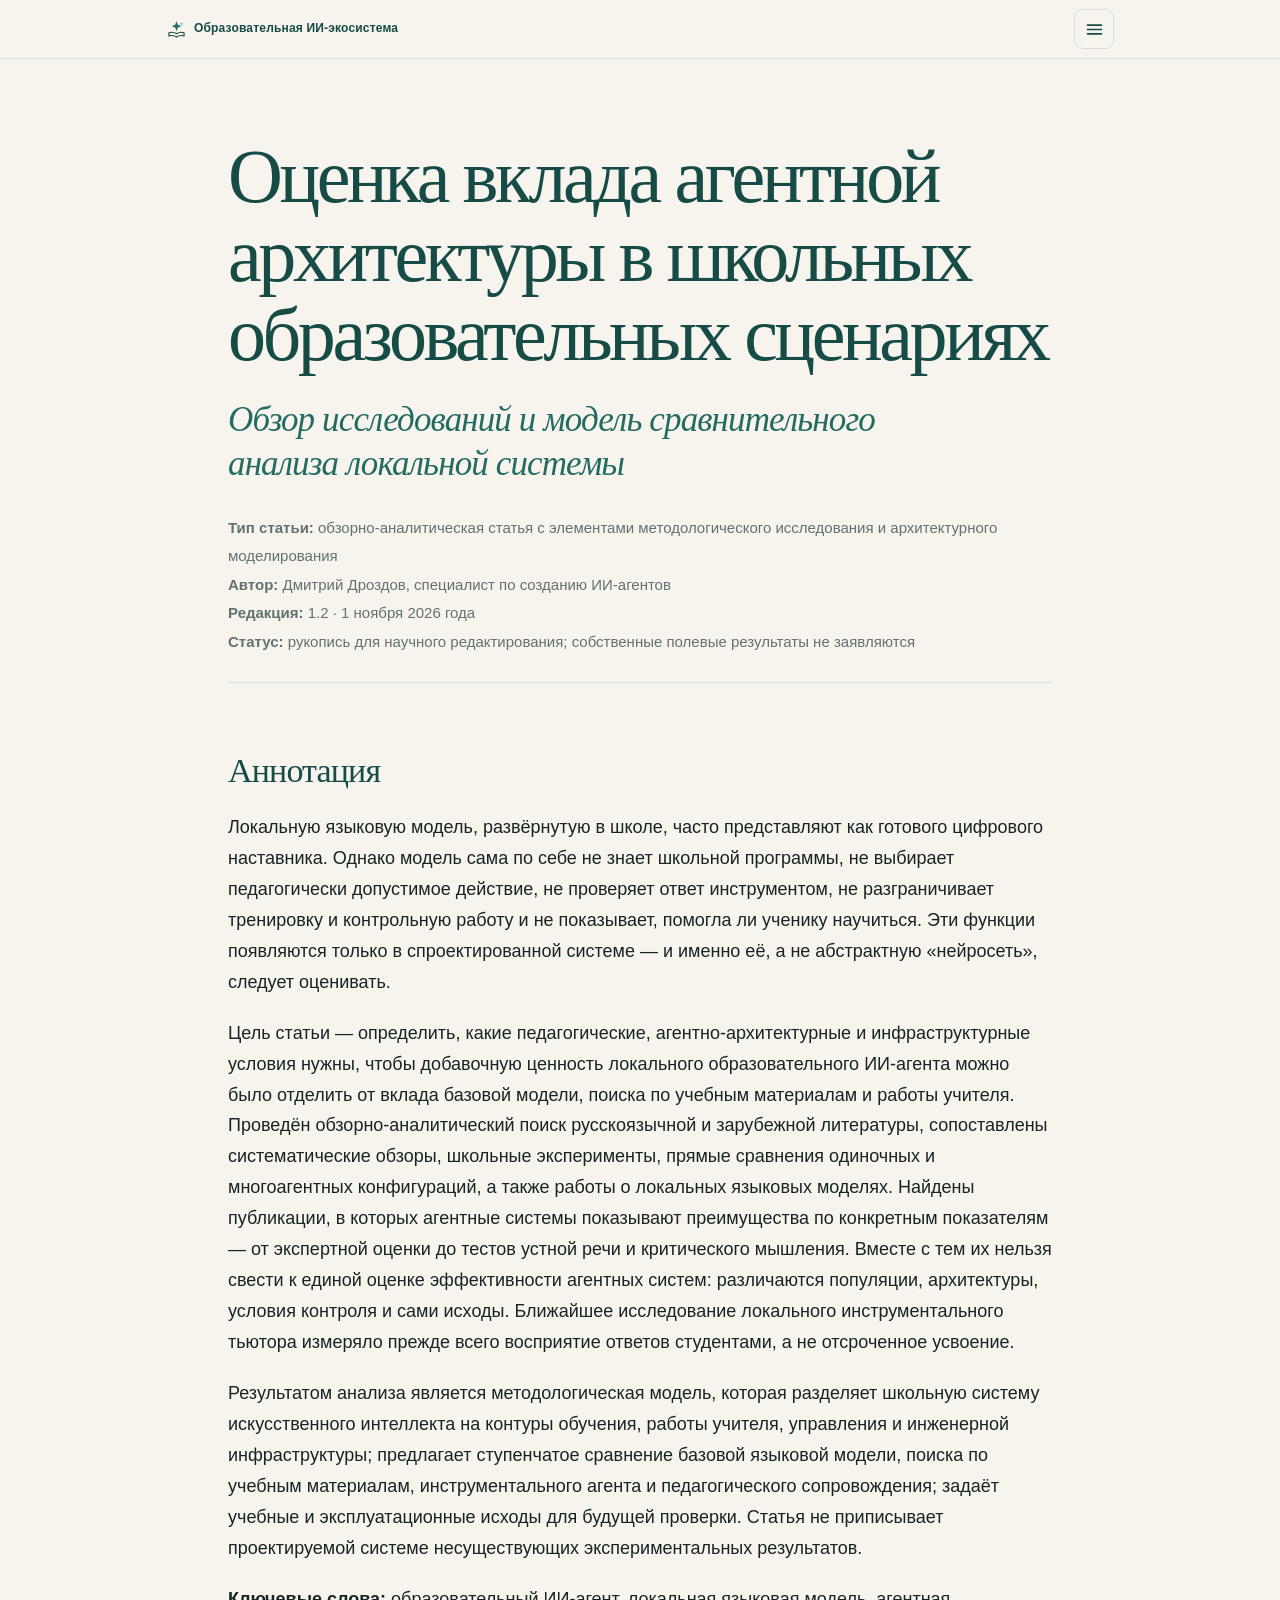
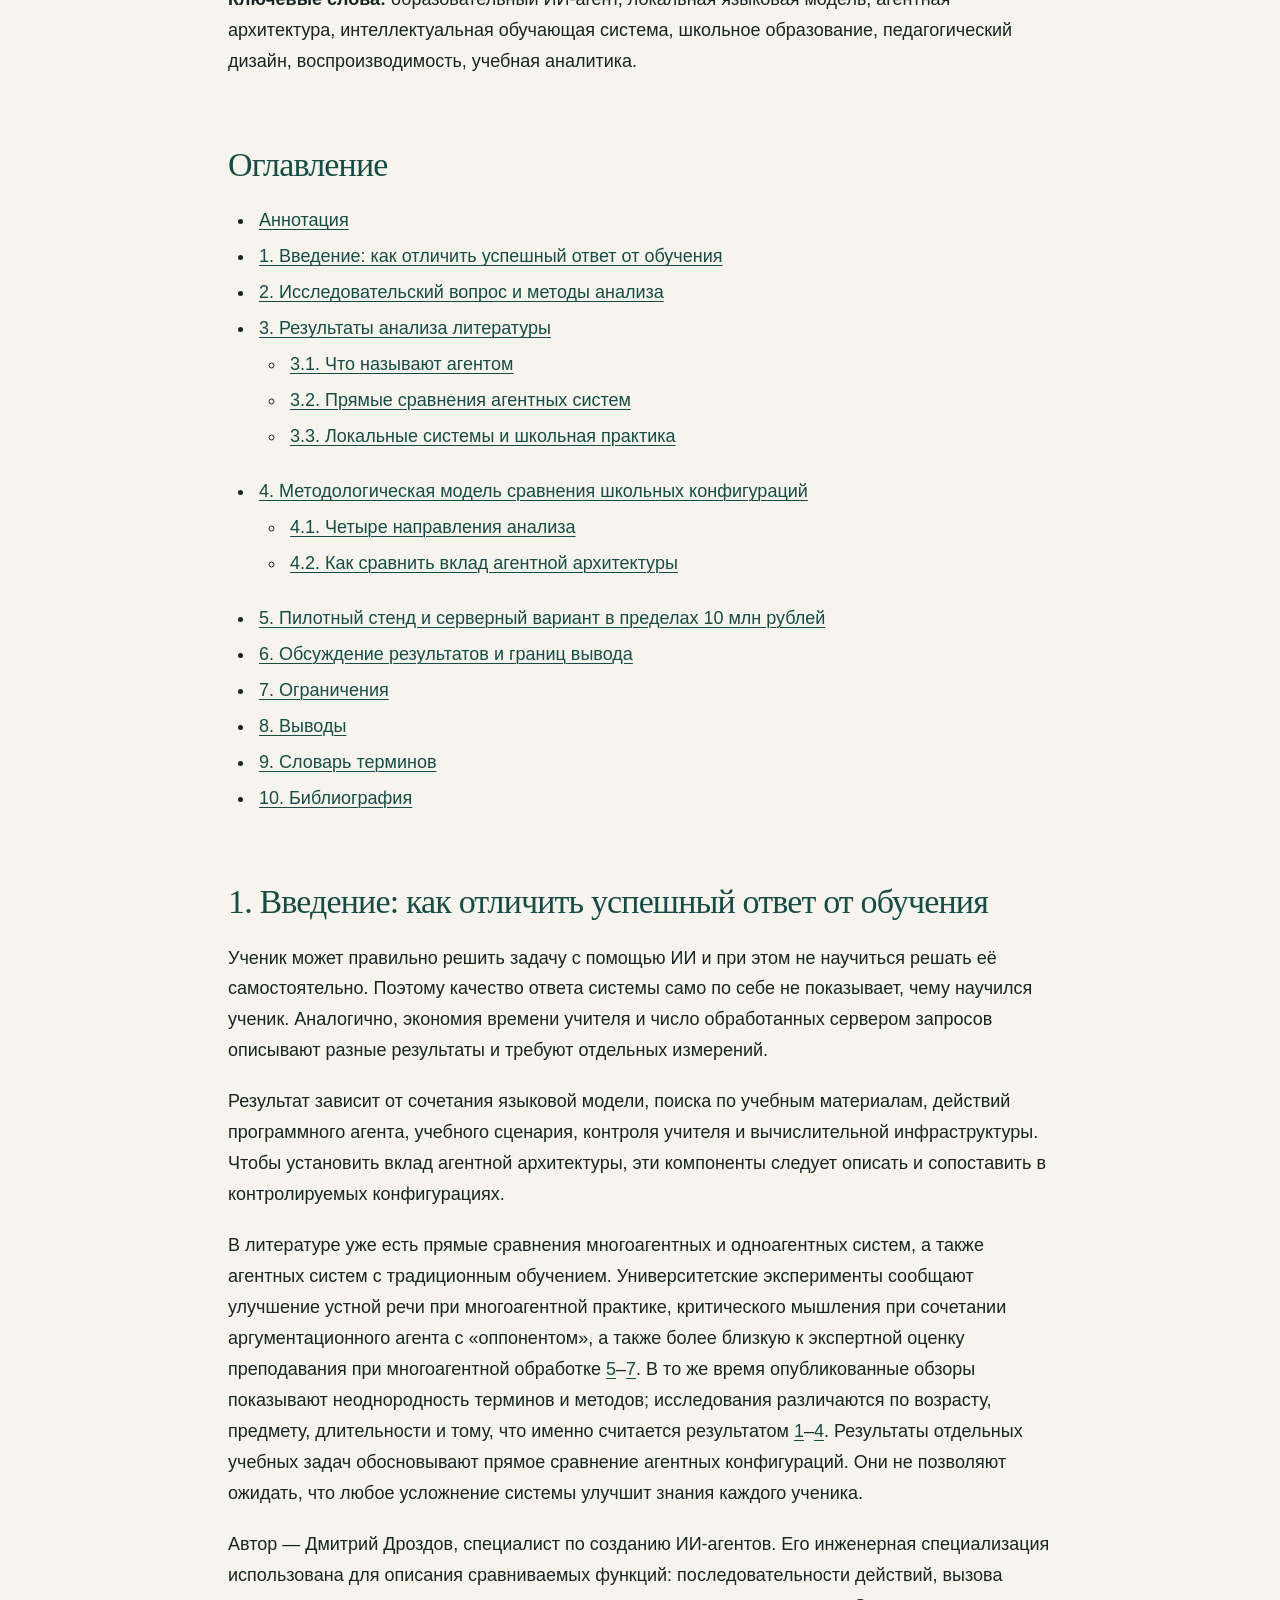
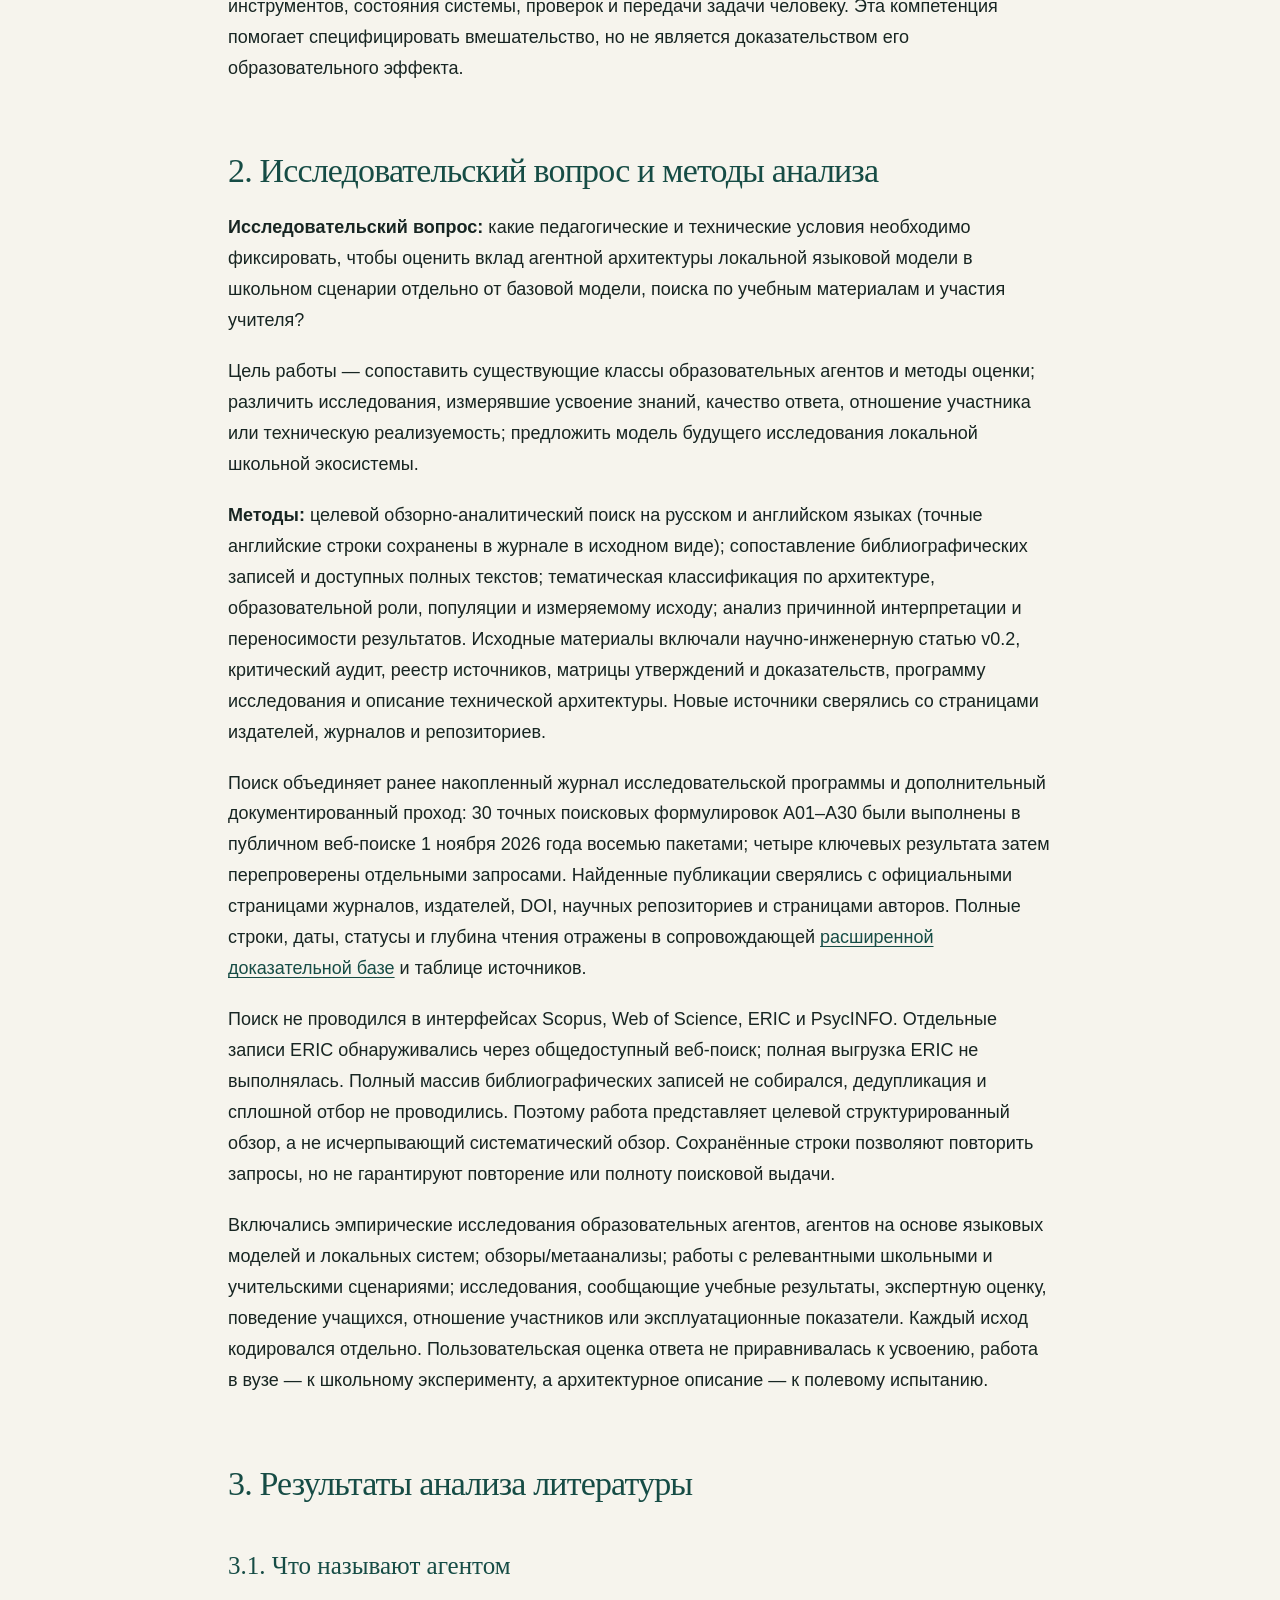
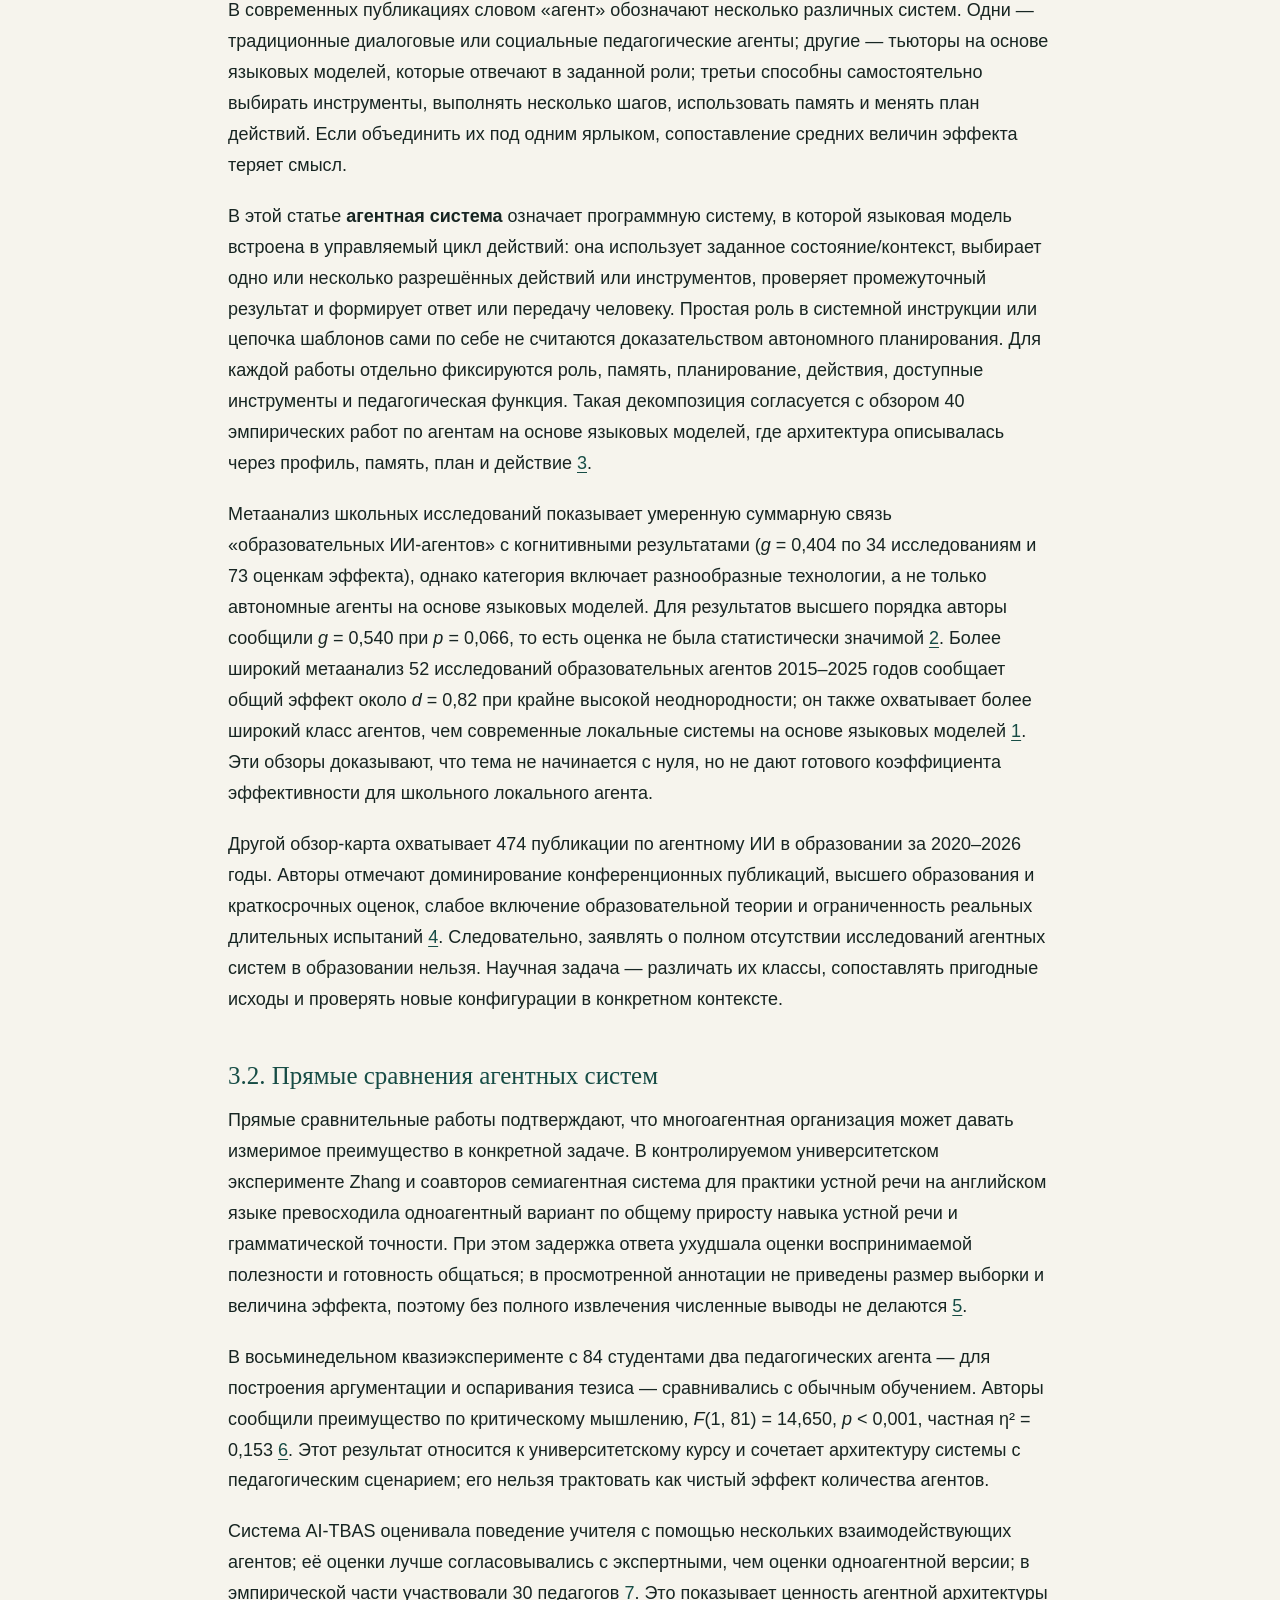
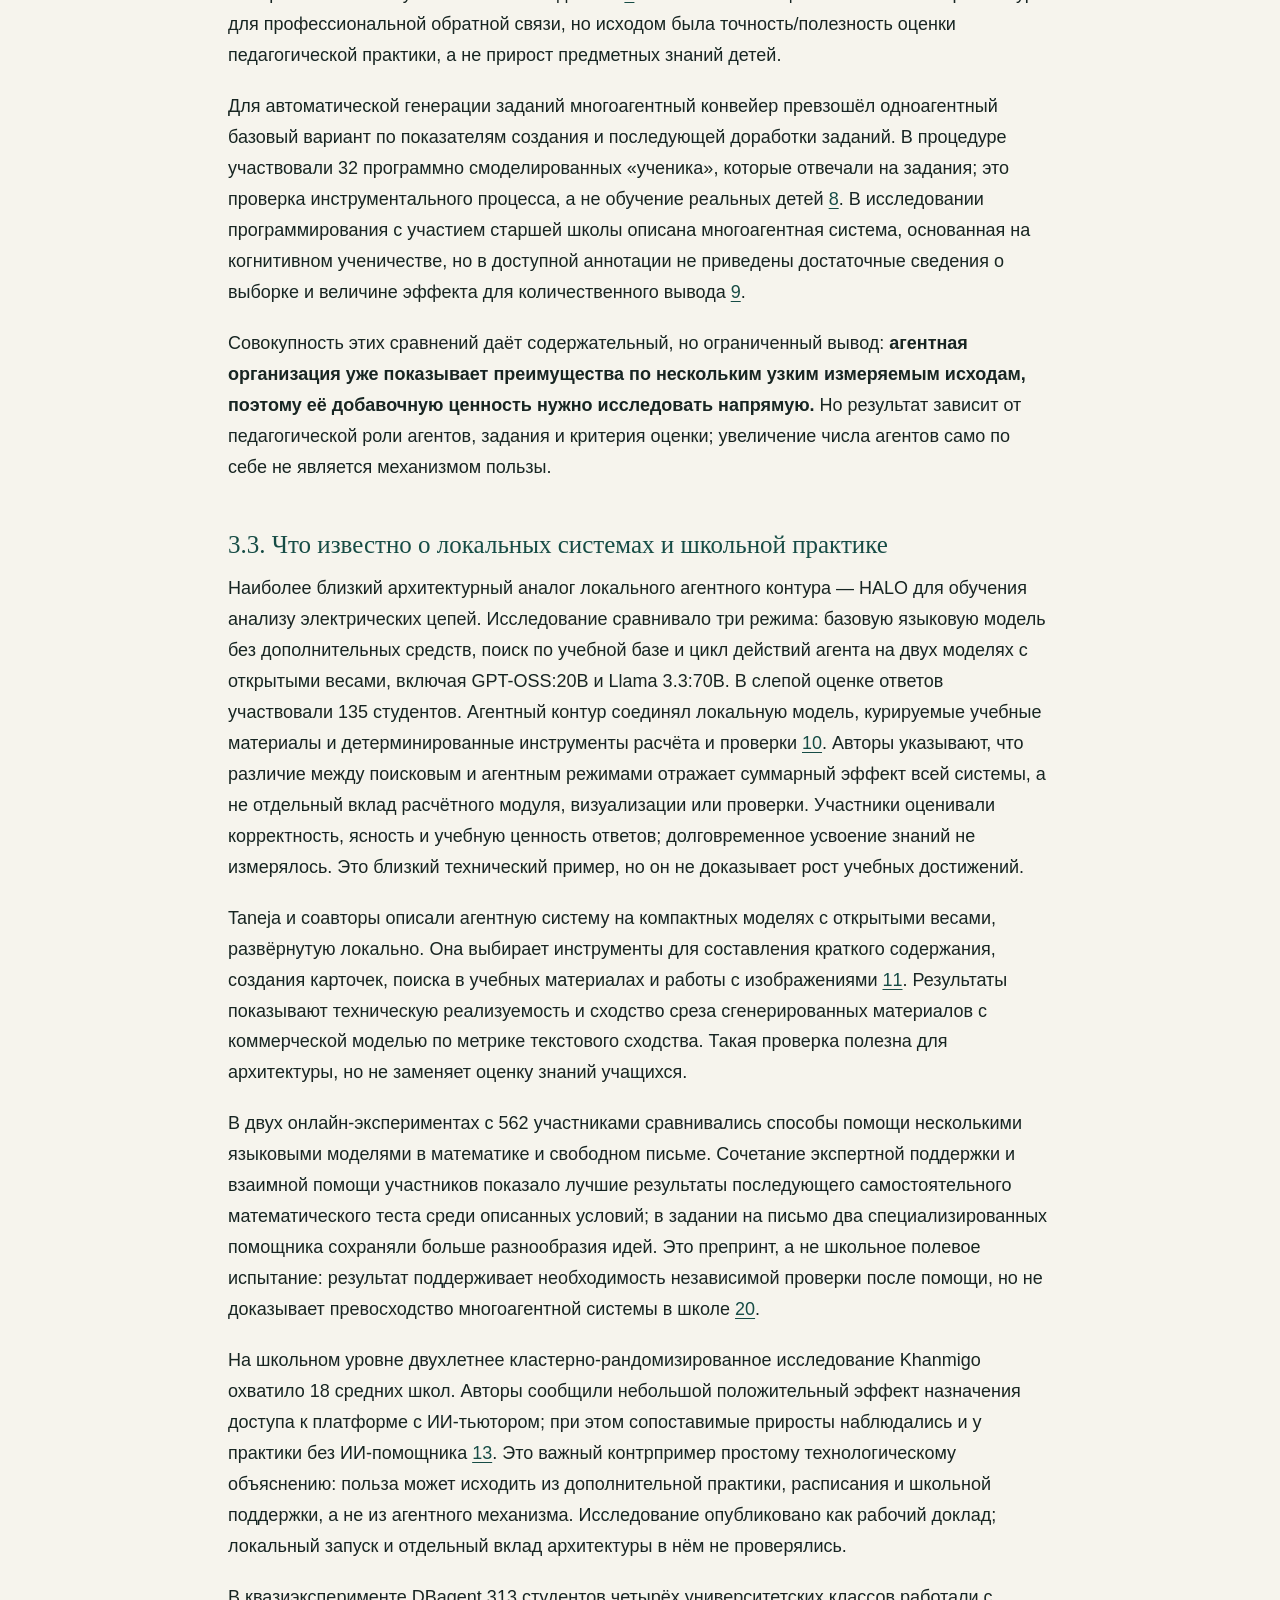
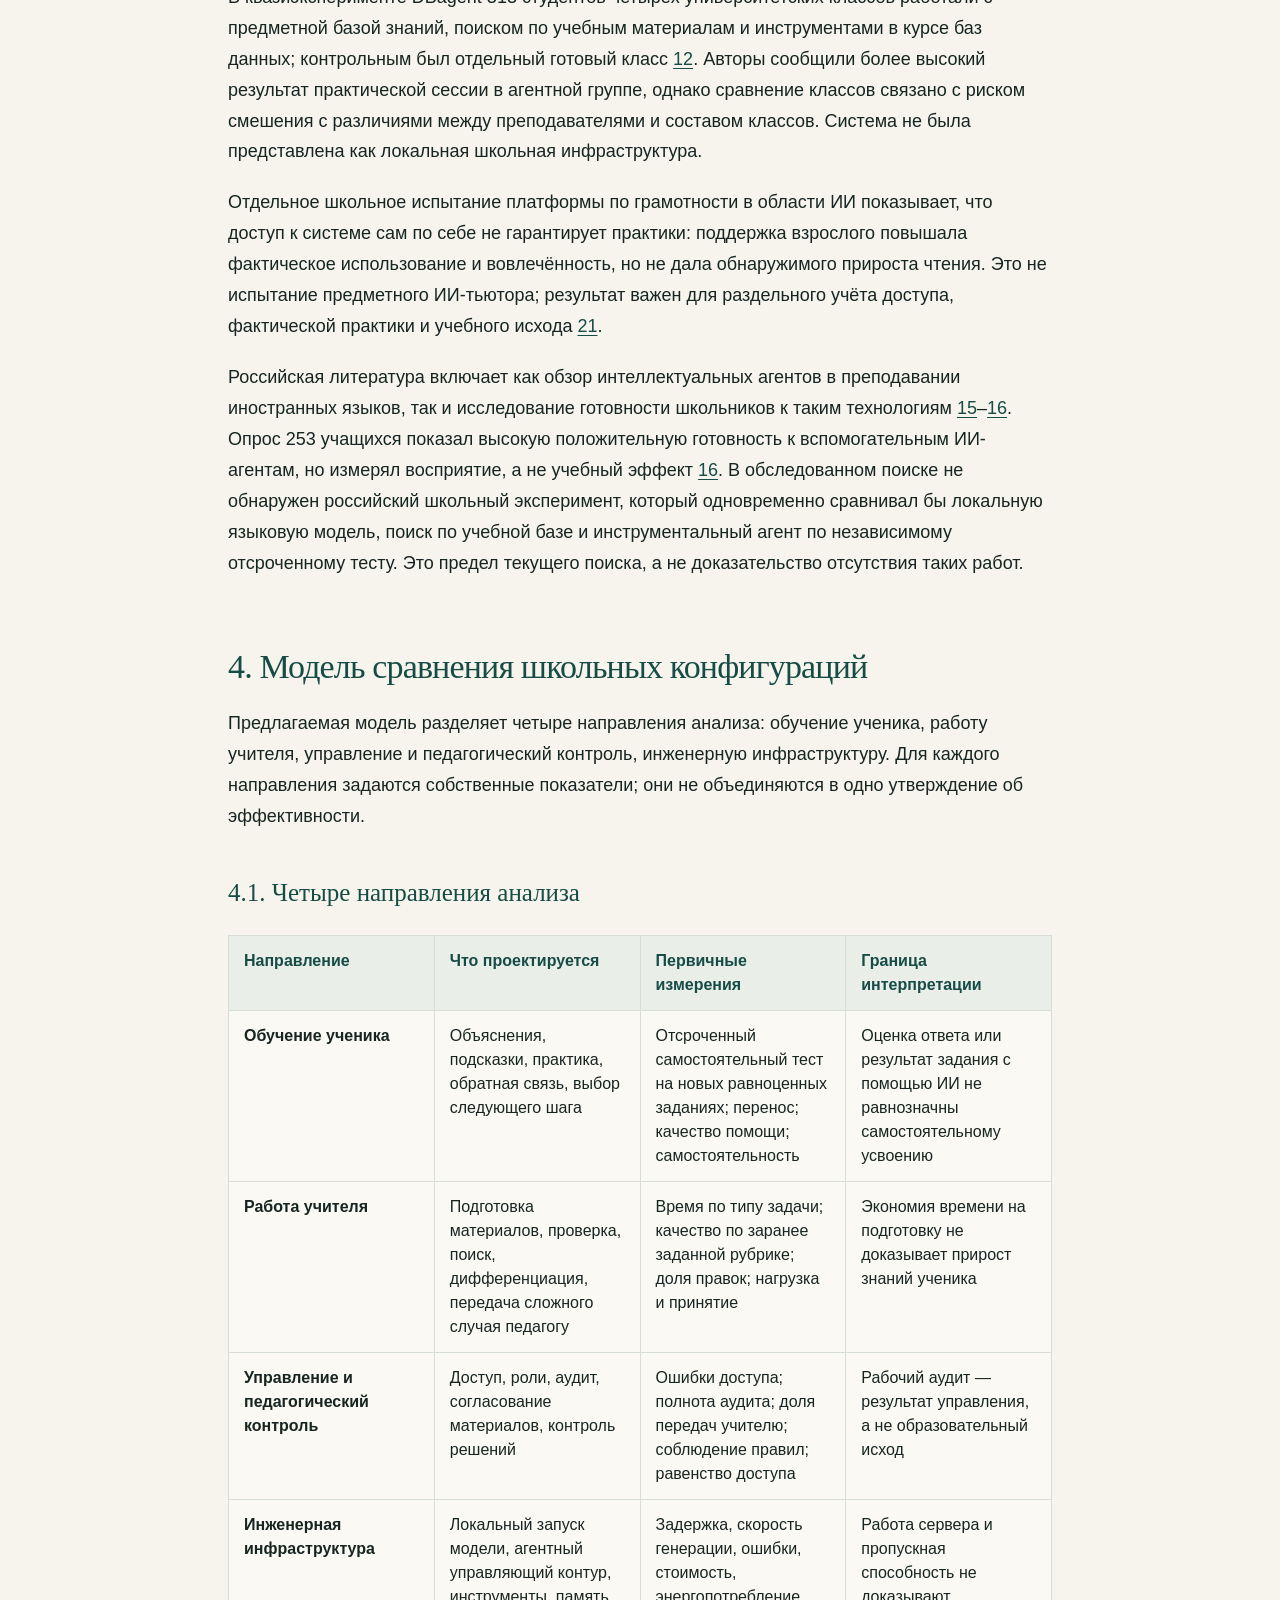
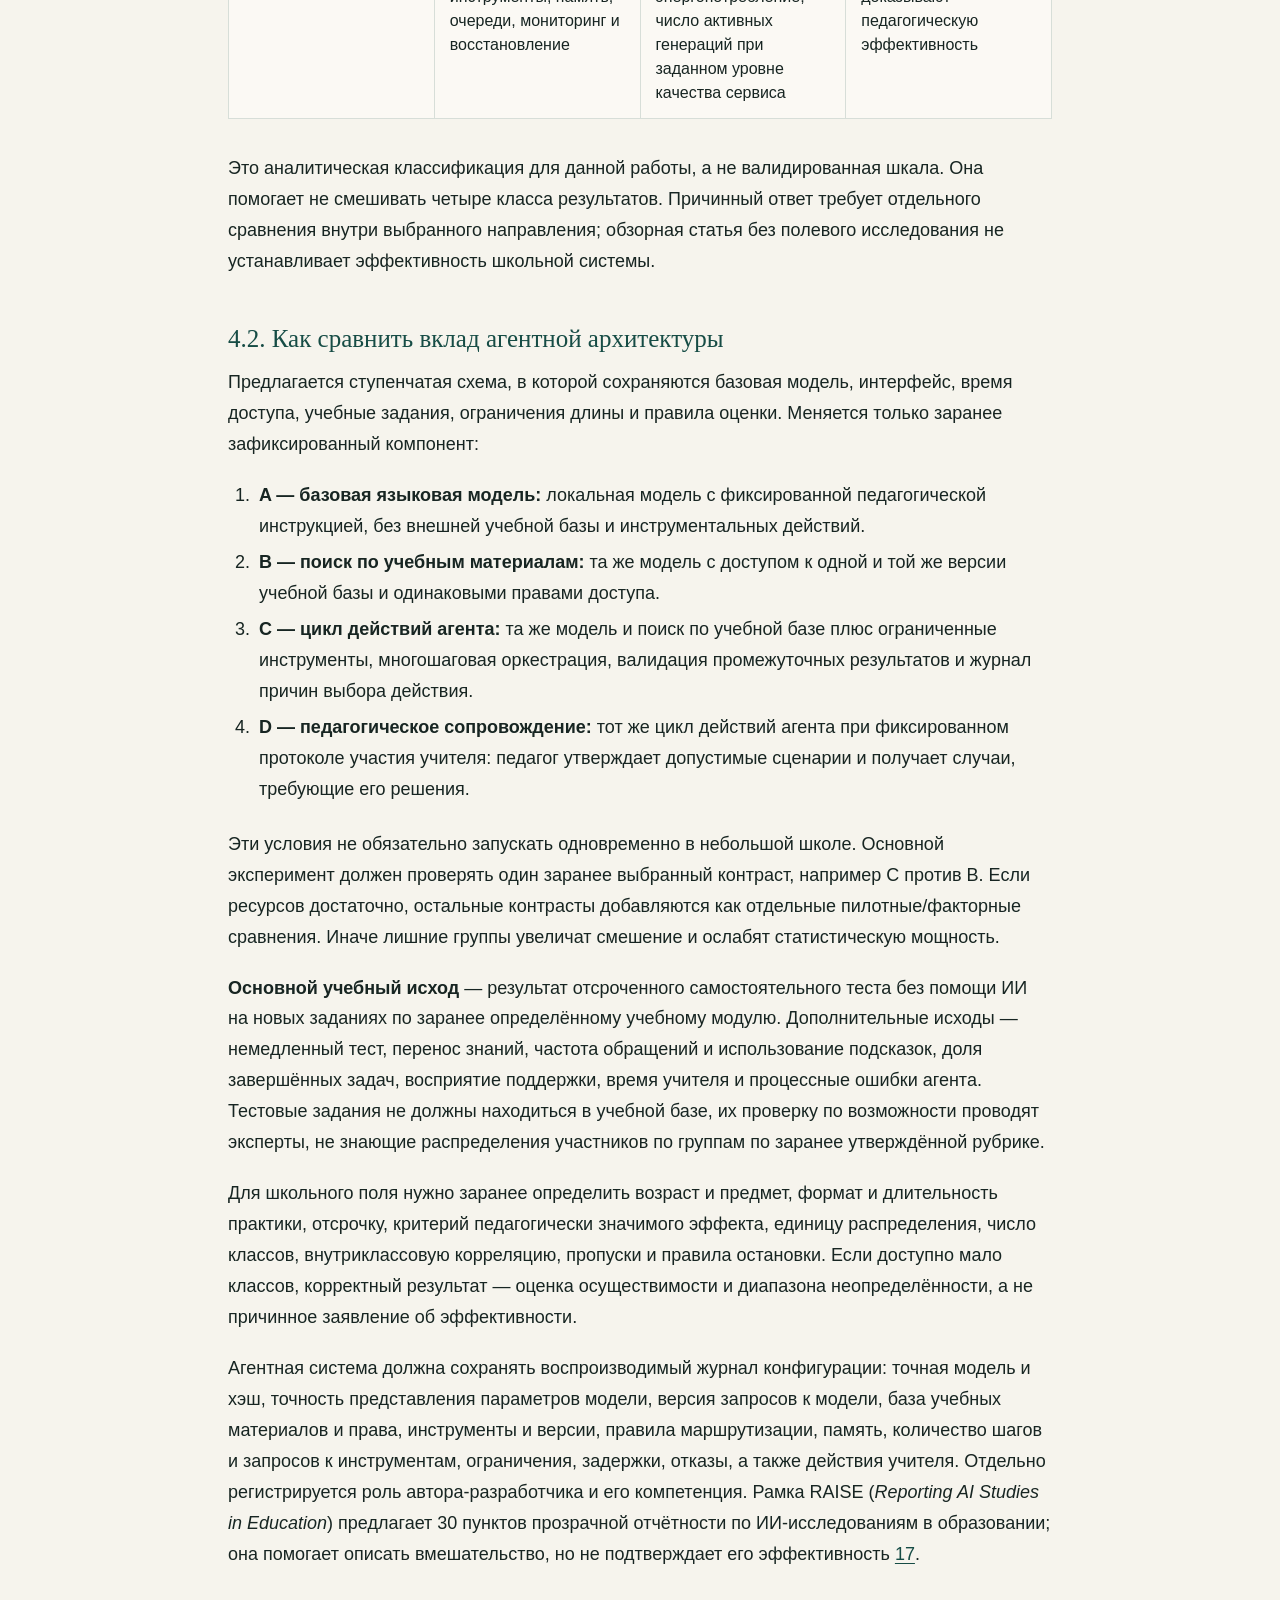
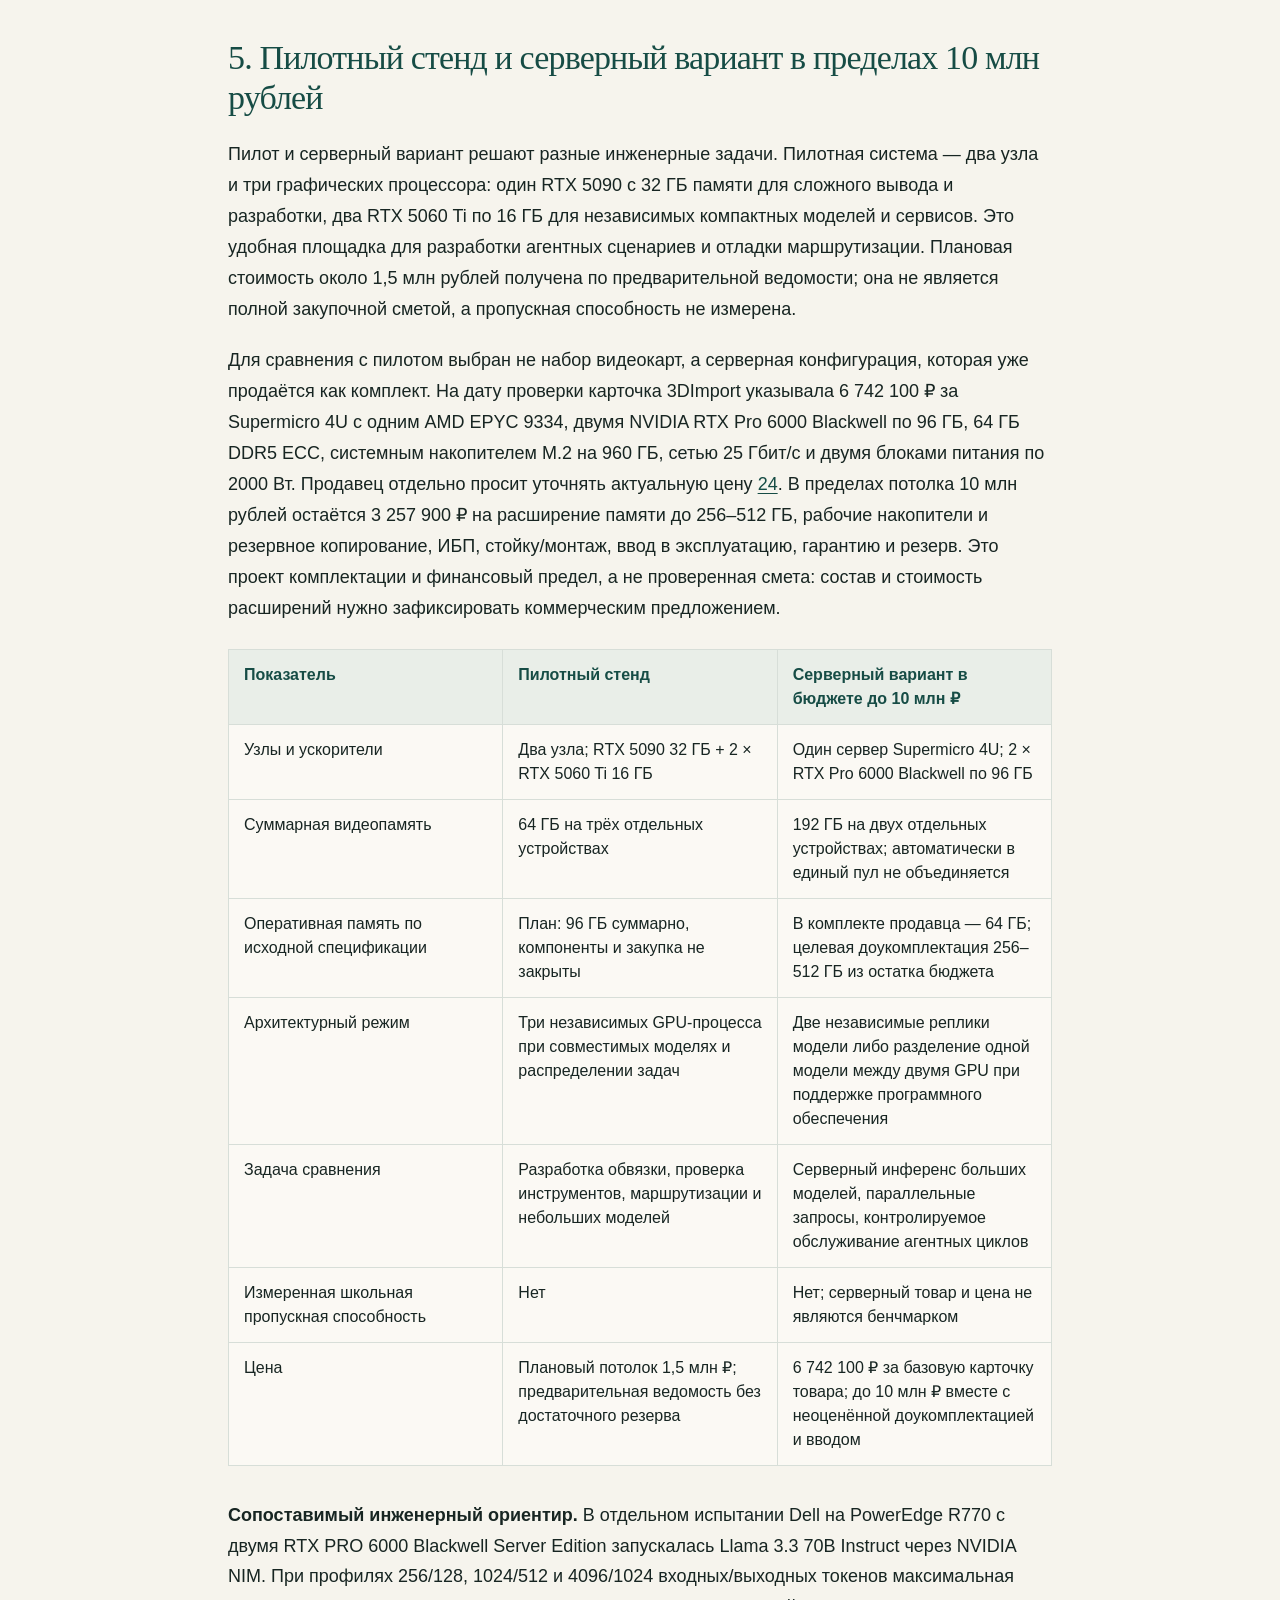
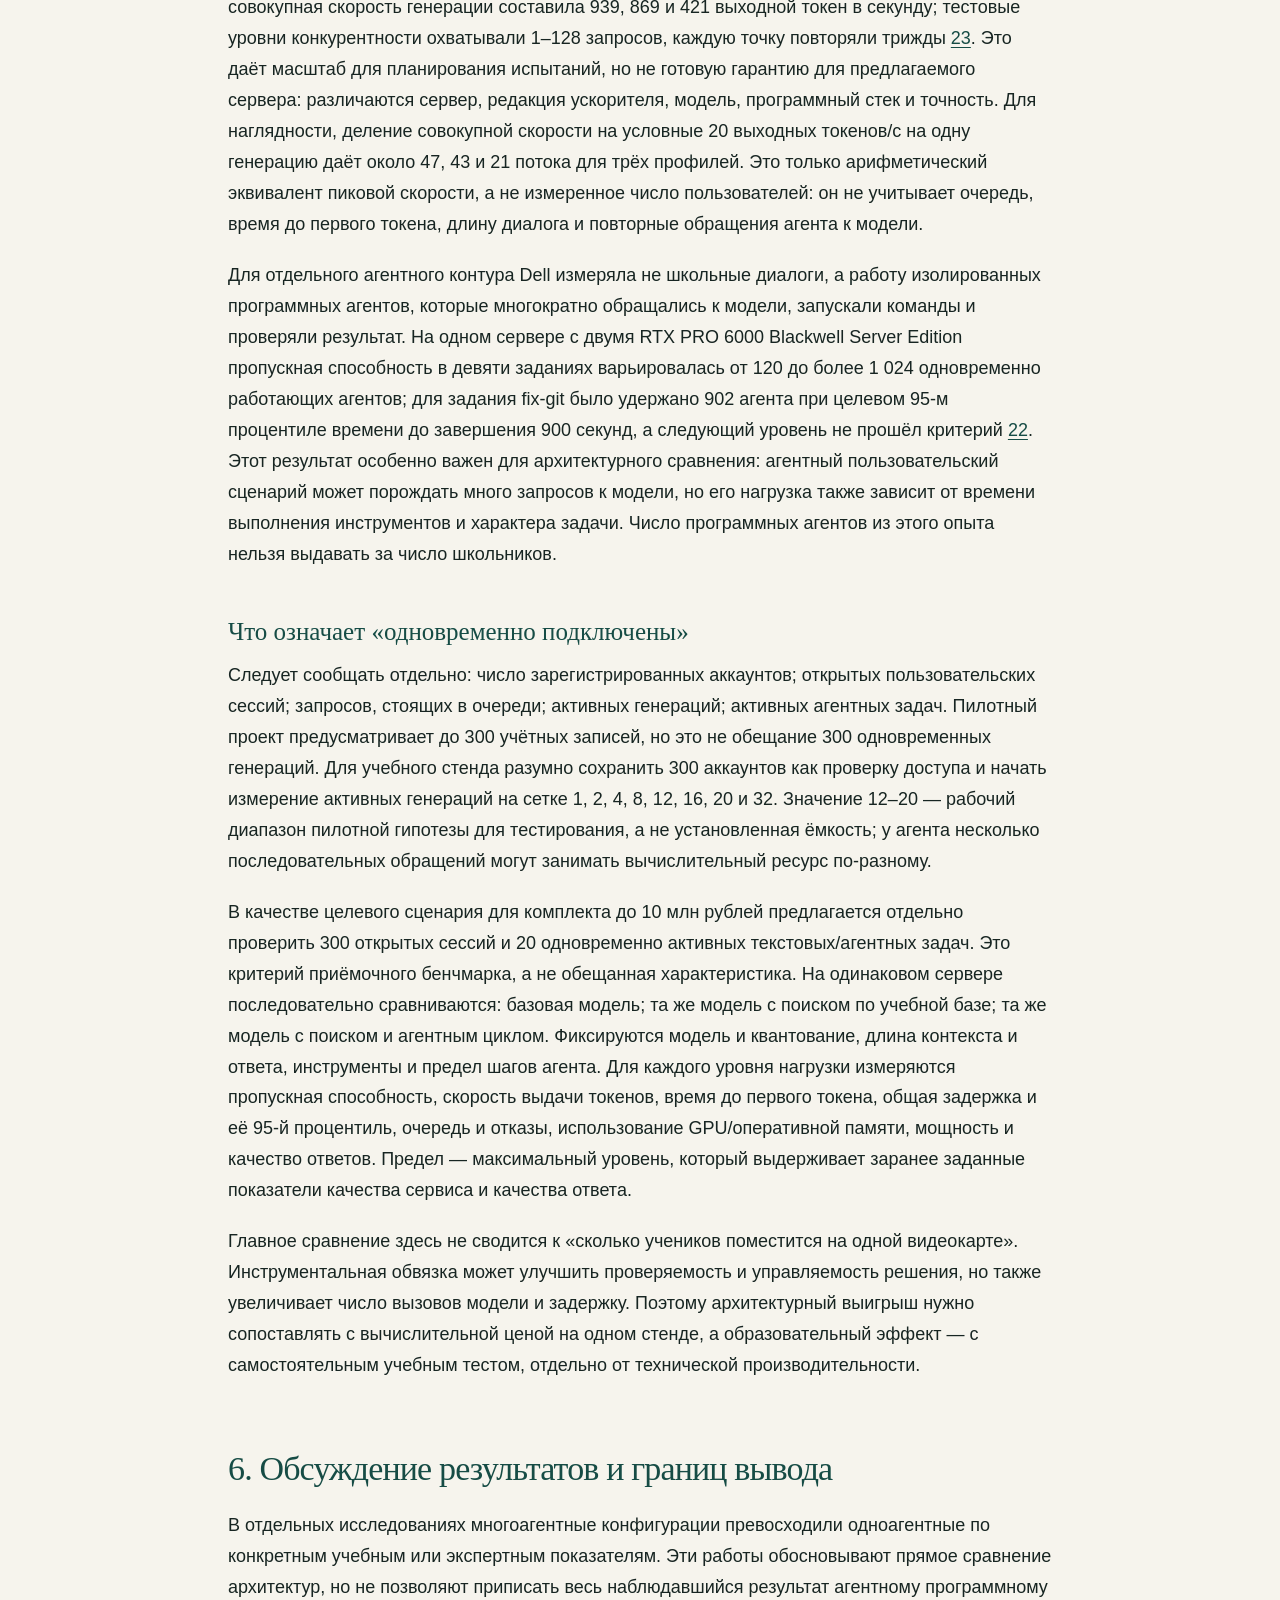
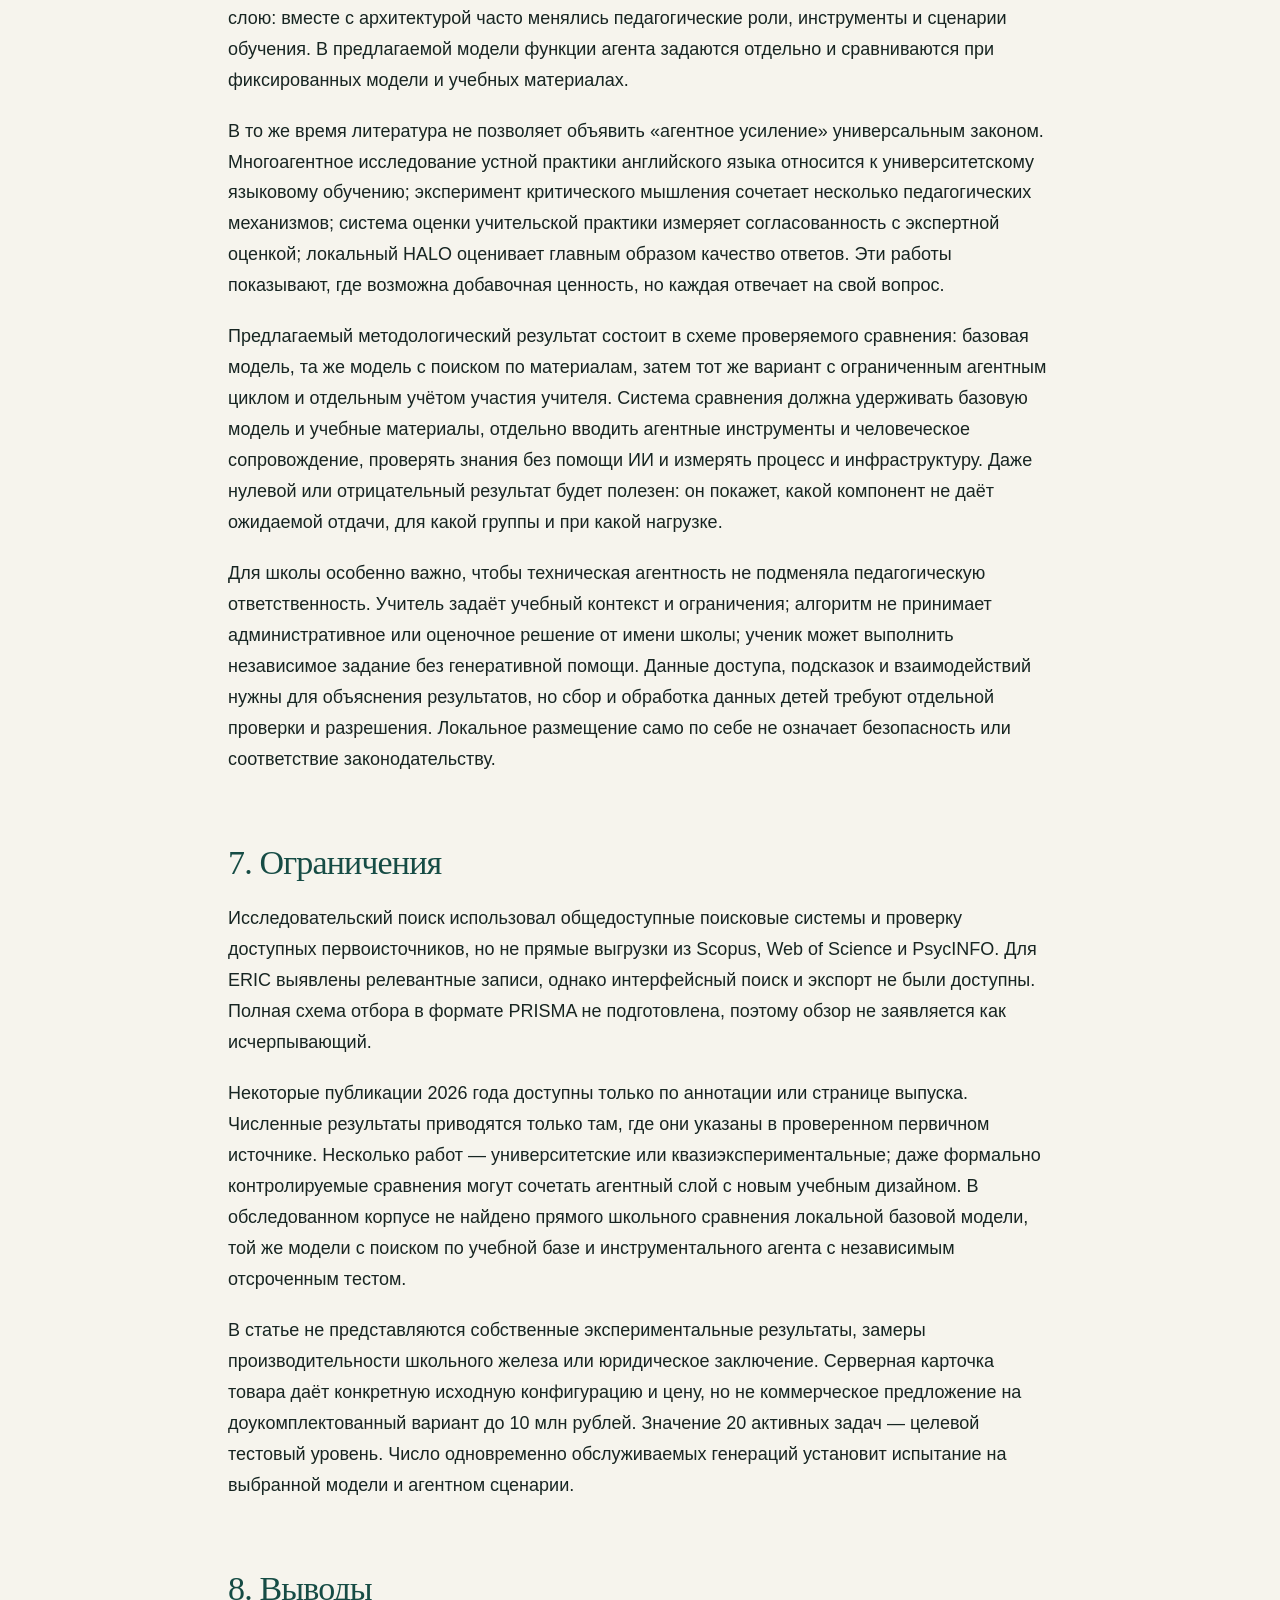
==== article-agent-architecture/index.html @ 4519a400 "Turn article site homepage into publication catalog" ====
<!doctype html><html lang="ru"><head><meta charset="utf-8"><meta name="viewport" content="width=device-width, initial-scale=1"><meta name="theme-color" content="#f6f4ed"><meta name="description" content="Статья Дмитрия Дроздова о сравнительном анализе агентной архитектуры в школьных образовательных сценариях."><title>Оценка вклада агентной архитектуры в школьных образовательных сценариях · Образовательная ИИ-экосистема</title><link rel="canonical" href="https://drozdov-dmitry.github.io/school-ai-ecosystem/article-agent-architecture/"><link rel="icon" type="image/svg+xml" href="../images/favicon.svg?v=1"><link rel="stylesheet" href="../css/site.css?v=3"></head><body id="top"><header class="site-nav"><div class="nav-inner"><a class="brand" href="../index.html" aria-label="Образовательная ИИ-экосистема — главная"><img class="brand-mark" src="../images/school-ai-mark.svg?v=2" alt="" aria-hidden="true"><span>Образовательная ИИ-экосистема</span></a><nav class="nav-links desktop-nav" aria-label="Основная навигация"></nav><details class="mobile-menu"><summary aria-label="Открыть меню"><svg viewBox="0 0 24 24" aria-hidden="true"><path d="M4 7h16M4 12h16M4 17h16"/></svg></summary><nav class="mobile-menu-panel" aria-label="Навигация по сайту"><a href="./" aria-current="page">Агенты в школе: вклад архитектуры</a><a href="../article-ltg/">От диалога к школьной ИИ-экосистеме</a><a href="../research/">Материалы к статье · 1 ноября</a><a href="../economic-evaluation/">Экономическая оценка ИИ-агента</a><a href="https://drozdov-dmitry.github.io/">Дмитрий Дроздов · автор</a></nav></details></div></header><main class="page"><article><h1 id="оценка-вклада-агентной-архитектуры-в-школьных-образовательных-сценариях">Оценка вклада агентной архитектуры в школьных образовательных сценариях</h1>
<h2 id="обзор-исследований-и-модель-сравнительного-анализа-локальной-системы">Обзор исследований и модель сравнительного анализа локальной системы</h2>
<p><strong>Тип статьи:</strong> обзорно-аналитическая статья с элементами методологического исследования и архитектурного моделирования<br />
<strong>Автор:</strong> Дмитрий Дроздов, специалист по созданию ИИ-агентов<br />
<strong>Редакция:</strong> 1.2 · 1 ноября 2026 года<br />
<strong>Статус:</strong> рукопись для научного редактирования; собственные полевые результаты не заявляются</p>
<h2 id="sec-abstract">Аннотация</h2>
<p>Локальную языковую модель, развёрнутую в школе, часто представляют как готового цифрового наставника. Однако модель сама по себе не знает школьной программы, не выбирает педагогически допустимое действие, не проверяет ответ инструментом, не разграничивает тренировку и контрольную работу и не показывает, помогла ли ученику научиться. Эти функции появляются только в спроектированной системе — и именно её, а не абстрактную «нейросеть», следует оценивать.</p>
<p>Цель статьи — определить, какие педагогические, агентно-архитектурные и инфраструктурные условия нужны, чтобы добавочную ценность локального образовательного ИИ-агента можно было отделить от вклада базовой модели, поиска по учебным материалам и работы учителя. Проведён обзорно-аналитический поиск русскоязычной и зарубежной литературы, сопоставлены систематические обзоры, школьные эксперименты, прямые сравнения одиночных и многоагентных конфигураций, а также работы о локальных языковых моделях. Найдены публикации, в которых агентные системы показывают преимущества по конкретным показателям — от экспертной оценки до тестов устной речи и критического мышления. Вместе с тем их нельзя свести к единой оценке эффективности агентных систем: различаются популяции, архитектуры, условия контроля и сами исходы. Ближайшее исследование локального инструментального тьютора измеряло прежде всего восприятие ответов студентами, а не отсроченное усвоение.</p>
<p>Результатом анализа является методологическая модель, которая разделяет школьную систему искусственного интеллекта на контуры обучения, работы учителя, управления и инженерной инфраструктуры; предлагает ступенчатое сравнение базовой языковой модели, поиска по учебным материалам, инструментального агента и педагогического сопровождения; задаёт учебные и эксплуатационные исходы для будущей проверки. Статья не приписывает проектируемой системе несуществующих экспериментальных результатов.</p>
<p><strong>Ключевые слова:</strong> образовательный ИИ-агент, локальная языковая модель, агентная архитектура, интеллектуальная обучающая система, школьное образование, педагогический дизайн, воспроизводимость, учебная аналитика.</p>
<h2 id="toc">Оглавление</h2>
<ul>
<li><a href="#sec-abstract">Аннотация</a></li>
<li><a href="#sec-intro">1. Введение: как отличить успешный ответ от обучения</a></li>
<li><a href="#sec-method">2. Исследовательский вопрос и методы анализа</a></li>
<li><a href="#sec-results">3. Результаты анализа литературы</a>
<ul>
<li><a href="#sec-terms">3.1. Что называют агентом</a></li>
<li><a href="#sec-wrapper">3.2. Прямые сравнения агентных систем</a></li>
<li><a href="#sec-local-school">3.3. Локальные системы и школьная практика</a></li>
</ul></li>
<li><a href="#sec-model">4. Методологическая модель сравнения школьных конфигураций</a>
<ul>
<li><a href="#sec-ltge">4.1. Четыре направления анализа</a></li>
<li><a href="#sec-ablation">4.2. Как сравнить вклад агентной архитектуры</a></li>
</ul></li>
<li><a href="#sec-hardware">5. Пилотный стенд и серверный вариант в пределах 10 млн рублей</a></li>
<li><a href="#sec-discussion">6. Обсуждение результатов и границ вывода</a></li>
<li><a href="#sec-limits">7. Ограничения</a></li>
<li><a href="#sec-conclusion">8. Выводы</a></li>
<li><a href="#sec-glossary">9. Словарь терминов</a></li>
<li><a href="#sec-references">10. Библиография</a></li>
</ul>
<h2 id="sec-intro">1. Введение: как отличить успешный ответ от обучения</h2>
<p>Ученик может правильно решить задачу с помощью ИИ и при этом не научиться решать её самостоятельно. Поэтому качество ответа системы само по себе не показывает, чему научился ученик. Аналогично, экономия времени учителя и число обработанных сервером запросов описывают разные результаты и требуют отдельных измерений.</p>
<p>Результат зависит от сочетания языковой модели, поиска по учебным материалам, действий программного агента, учебного сценария, контроля учителя и вычислительной инфраструктуры. Чтобы установить вклад агентной архитектуры, эти компоненты следует описать и сопоставить в контролируемых конфигурациях.</p>
<p>В литературе уже есть прямые сравнения многоагентных и одноагентных систем, а также агентных систем с традиционным обучением. Университетские эксперименты сообщают улучшение устной речи при многоагентной практике, критического мышления при сочетании аргументационного агента с «оппонентом», а также более близкую к экспертной оценку преподавания при многоагентной обработке <a href="#ref-5">5</a>–<a href="#ref-7">7</a>. В то же время опубликованные обзоры показывают неоднородность терминов и методов; исследования различаются по возрасту, предмету, длительности и тому, что именно считается результатом <a href="#ref-1">1</a>–<a href="#ref-4">4</a>. Результаты отдельных учебных задач обосновывают прямое сравнение агентных конфигураций. Они не позволяют ожидать, что любое усложнение системы улучшит знания каждого ученика.</p>
<p>Автор — Дмитрий Дроздов, специалист по созданию ИИ-агентов. Его инженерная специализация использована для описания сравниваемых функций: последовательности действий, вызова инструментов, состояния системы, проверок и передачи задачи человеку. Эта компетенция помогает специфицировать вмешательство, но не является доказательством его образовательного эффекта.</p>
<h2 id="sec-method">2. Исследовательский вопрос и методы анализа</h2>
<p><strong>Исследовательский вопрос:</strong> какие педагогические и технические условия необходимо фиксировать, чтобы оценить вклад агентной архитектуры локальной языковой модели в школьном сценарии отдельно от базовой модели, поиска по учебным материалам и участия учителя?</p>
<p>Цель работы — сопоставить существующие классы образовательных агентов и методы оценки; различить исследования, измерявшие усвоение знаний, качество ответа, отношение участника или техническую реализуемость; предложить модель будущего исследования локальной школьной экосистемы.</p>
<p><strong>Методы:</strong> целевой обзорно-аналитический поиск на русском и английском языках (точные английские строки сохранены в журнале в исходном виде); сопоставление библиографических записей и доступных полных текстов; тематическая классификация по архитектуре, образовательной роли, популяции и измеряемому исходу; анализ причинной интерпретации и переносимости результатов. Исходные материалы включали научно-инженерную статью v0.2, критический аудит, реестр источников, матрицы утверждений и доказательств, программу исследования и описание технической архитектуры. Новые источники сверялись со страницами издателей, журналов и репозиториев.</p>
<p>Поиск объединяет ранее накопленный журнал исследовательской программы и дополнительный документированный проход: 30 точных поисковых формулировок A01–A30 были выполнены в публичном веб-поиске 1 ноября 2026 года восемью пакетами; четыре ключевых результата затем перепроверены отдельными запросами. Найденные публикации сверялись с официальными страницами журналов, издателей, DOI, научных репозиториев и страницами авторов. Полные строки, даты, статусы и глубина чтения отражены в сопровождающей <a href="../research/">расширенной доказательной базе</a> и таблице источников.</p>
<p>Поиск не проводился в интерфейсах Scopus, Web of Science, ERIC и PsycINFO. Отдельные записи ERIC обнаруживались через общедоступный веб-поиск; полная выгрузка ERIC не выполнялась. Полный массив библиографических записей не собирался, дедупликация и сплошной отбор не проводились. Поэтому работа представляет целевой структурированный обзор, а не исчерпывающий систематический обзор. Сохранённые строки позволяют повторить запросы, но не гарантируют повторение или полноту поисковой выдачи.</p>
<p>Включались эмпирические исследования образовательных агентов, агентов на основе языковых моделей и локальных систем; обзоры/метаанализы; работы с релевантными школьными и учительскими сценариями; исследования, сообщающие учебные результаты, экспертную оценку, поведение учащихся, отношение участников или эксплуатационные показатели. Каждый исход кодировался отдельно. Пользовательская оценка ответа не приравнивалась к усвоению, работа в вузе — к школьному эксперименту, а архитектурное описание — к полевому испытанию.</p>
<h2 id="sec-results">3. Результаты анализа литературы</h2>
<h3 id="sec-terms">3.1. Что называют агентом</h3>
<p>В современных публикациях словом «агент» обозначают несколько различных систем. Одни — традиционные диалоговые или социальные педагогические агенты; другие — тьюторы на основе языковых моделей, которые отвечают в заданной роли; третьи способны самостоятельно выбирать инструменты, выполнять несколько шагов, использовать память и менять план действий. Если объединить их под одним ярлыком, сопоставление средних величин эффекта теряет смысл.</p>
<p>В этой статье <strong>агентная система</strong> означает программную систему, в которой языковая модель встроена в управляемый цикл действий: она использует заданное состояние/контекст, выбирает одно или несколько разрешённых действий или инструментов, проверяет промежуточный результат и формирует ответ или передачу человеку. Простая роль в системной инструкции или цепочка шаблонов сами по себе не считаются доказательством автономного планирования. Для каждой работы отдельно фиксируются роль, память, планирование, действия, доступные инструменты и педагогическая функция. Такая декомпозиция согласуется с обзором 40 эмпирических работ по агентам на основе языковых моделей, где архитектура описывалась через профиль, память, план и действие <a href="#ref-3">3</a>.</p>
<p>Метаанализ школьных исследований показывает умеренную суммарную связь «образовательных ИИ-агентов» с когнитивными результатами (<em>g</em> = 0,404 по 34 исследованиям и 73 оценкам эффекта), однако категория включает разнообразные технологии, а не только автономные агенты на основе языковых моделей. Для результатов высшего порядка авторы сообщили <em>g</em> = 0,540 при <em>p</em> = 0,066, то есть оценка не была статистически значимой <a href="#ref-2">2</a>. Более широкий метаанализ 52 исследований образовательных агентов 2015–2025 годов сообщает общий эффект около <em>d</em> = 0,82 при крайне высокой неоднородности; он также охватывает более широкий класс агентов, чем современные локальные системы на основе языковых моделей <a href="#ref-1">1</a>. Эти обзоры доказывают, что тема не начинается с нуля, но не дают готового коэффициента эффективности для школьного локального агента.</p>
<p>Другой обзор-карта охватывает 474 публикации по агентному ИИ в образовании за 2020–2026 годы. Авторы отмечают доминирование конференционных публикаций, высшего образования и краткосрочных оценок, слабое включение образовательной теории и ограниченность реальных длительных испытаний <a href="#ref-4">4</a>. Следовательно, заявлять о полном отсутствии исследований агентных систем в образовании нельзя. Научная задача — различать их классы, сопоставлять пригодные исходы и проверять новые конфигурации в конкретном контексте.</p>
<h3 id="sec-wrapper">3.2. Прямые сравнения агентных систем</h3>
<p>Прямые сравнительные работы подтверждают, что многоагентная организация может давать измеримое преимущество в конкретной задаче. В контролируемом университетском эксперименте Zhang и соавторов семиагентная система для практики устной речи на английском языке превосходила одноагентный вариант по общему приросту навыка устной речи и грамматической точности. При этом задержка ответа ухудшала оценки воспринимаемой полезности и готовность общаться; в просмотренной аннотации не приведены размер выборки и величина эффекта, поэтому без полного извлечения численные выводы не делаются <a href="#ref-5">5</a>.</p>
<p>В восьминедельном квазиэксперименте с 84 студентами два педагогических агента — для построения аргументации и оспаривания тезиса — сравнивались с обычным обучением. Авторы сообщили преимущество по критическому мышлению, <em>F</em>(1, 81) = 14,650, <em>p</em> &lt; 0,001, частная η² = 0,153 <a href="#ref-6">6</a>. Этот результат относится к университетскому курсу и сочетает архитектуру системы с педагогическим сценарием; его нельзя трактовать как чистый эффект количества агентов.</p>
<p>Система AI-TBAS оценивала поведение учителя с помощью нескольких взаимодействующих агентов; её оценки лучше согласовывались с экспертными, чем оценки одноагентной версии; в эмпирической части участвовали 30 педагогов <a href="#ref-7">7</a>. Это показывает ценность агентной архитектуры для профессиональной обратной связи, но исходом была точность/полезность оценки педагогической практики, а не прирост предметных знаний детей.</p>
<p>Для автоматической генерации заданий многоагентный конвейер превзошёл одноагентный базовый вариант по показателям создания и последующей доработки заданий. В процедуре участвовали 32 программно смоделированных «ученика», которые отвечали на задания; это проверка инструментального процесса, а не обучение реальных детей <a href="#ref-8">8</a>. В исследовании программирования с участием старшей школы описана многоагентная система, основанная на когнитивном ученичестве, но в доступной аннотации не приведены достаточные сведения о выборке и величине эффекта для количественного вывода <a href="#ref-9">9</a>.</p>
<p>Совокупность этих сравнений даёт содержательный, но ограниченный вывод: <strong>агентная организация уже показывает преимущества по нескольким узким измеряемым исходам, поэтому её добавочную ценность нужно исследовать напрямую.</strong> Но результат зависит от педагогической роли агентов, задания и критерия оценки; увеличение числа агентов само по себе не является механизмом пользы.</p>
<h3 id="sec-local-school">3.3. Что известно о локальных системах и школьной практике</h3>
<p>Наиболее близкий архитектурный аналог локального агентного контура — HALO для обучения анализу электрических цепей. Исследование сравнивало три режима: базовую языковую модель без дополнительных средств, поиск по учебной базе и цикл действий агента на двух моделях с открытыми весами, включая GPT-OSS:20B и Llama 3.3:70B. В слепой оценке ответов участвовали 135 студентов. Агентный контур соединял локальную модель, курируемые учебные материалы и детерминированные инструменты расчёта и проверки <a href="#ref-10">10</a>. Авторы указывают, что различие между поисковым и агентным режимами отражает суммарный эффект всей системы, а не отдельный вклад расчётного модуля, визуализации или проверки. Участники оценивали корректность, ясность и учебную ценность ответов; долговременное усвоение знаний не измерялось. Это близкий технический пример, но он не доказывает рост учебных достижений.</p>
<p>Taneja и соавторы описали агентную систему на компактных моделях с открытыми весами, развёрнутую локально. Она выбирает инструменты для составления краткого содержания, создания карточек, поиска в учебных материалах и работы с изображениями <a href="#ref-11">11</a>. Результаты показывают техническую реализуемость и сходство среза сгенерированных материалов с коммерческой моделью по метрике текстового сходства. Такая проверка полезна для архитектуры, но не заменяет оценку знаний учащихся.</p>
<p>В двух онлайн-экспериментах с 562 участниками сравнивались способы помощи несколькими языковыми моделями в математике и свободном письме. Сочетание экспертной поддержки и взаимной помощи участников показало лучшие результаты последующего самостоятельного математического теста среди описанных условий; в задании на письмо два специализированных помощника сохраняли больше разнообразия идей. Это препринт, а не школьное полевое испытание: результат поддерживает необходимость независимой проверки после помощи, но не доказывает превосходство многоагентной системы в школе <a href="#ref-20">20</a>.</p>
<p>На школьном уровне двухлетнее кластерно-рандомизированное исследование Khanmigo охватило 18 средних школ. Авторы сообщили небольшой положительный эффект назначения доступа к платформе с ИИ-тьютором; при этом сопоставимые приросты наблюдались и у практики без ИИ-помощника <a href="#ref-13">13</a>. Это важный контрпример простому технологическому объяснению: польза может исходить из дополнительной практики, расписания и школьной поддержки, а не из агентного механизма. Исследование опубликовано как рабочий доклад; локальный запуск и отдельный вклад архитектуры в нём не проверялись.</p>
<p>В квазиэксперименте DBagent 313 студентов четырёх университетских классов работали с предметной базой знаний, поиском по учебным материалам и инструментами в курсе баз данных; контрольным был отдельный готовый класс <a href="#ref-12">12</a>. Авторы сообщили более высокий результат практической сессии в агентной группе, однако сравнение классов связано с риском смешения с различиями между преподавателями и составом классов. Система не была представлена как локальная школьная инфраструктура.</p>
<p>Отдельное школьное испытание платформы по грамотности в области ИИ показывает, что доступ к системе сам по себе не гарантирует практики: поддержка взрослого повышала фактическое использование и вовлечённость, но не дала обнаружимого прироста чтения. Это не испытание предметного ИИ-тьютора; результат важен для раздельного учёта доступа, фактической практики и учебного исхода <a href="#ref-21">21</a>.</p>
<p>Российская литература включает как обзор интеллектуальных агентов в преподавании иностранных языков, так и исследование готовности школьников к таким технологиям <a href="#ref-15">15</a>–<a href="#ref-16">16</a>. Опрос 253 учащихся показал высокую положительную готовность к вспомогательным ИИ-агентам, но измерял восприятие, а не учебный эффект <a href="#ref-16">16</a>. В обследованном поиске не обнаружен российский школьный эксперимент, который одновременно сравнивал бы локальную языковую модель, поиск по учебной базе и инструментальный агент по независимому отсроченному тесту. Это предел текущего поиска, а не доказательство отсутствия таких работ.</p>
<h2 id="sec-model">4. Модель сравнения школьных конфигураций</h2>
<p>Предлагаемая модель разделяет четыре направления анализа: обучение ученика, работу учителя, управление и педагогический контроль, инженерную инфраструктуру. Для каждого направления задаются собственные показатели; они не объединяются в одно утверждение об эффективности.</p>
<h3 id="sec-ltge">4.1. Четыре направления анализа</h3>
<table>
<colgroup>
<col style="width: 25%" />
<col style="width: 25%" />
<col style="width: 25%" />
<col style="width: 25%" />
</colgroup>
<thead>
<tr class="header">
<th>Направление</th>
<th>Что проектируется</th>
<th>Первичные измерения</th>
<th>Граница интерпретации</th>
</tr>
</thead>
<tbody>
<tr class="odd">
<td><strong>Обучение ученика</strong></td>
<td>Объяснения, подсказки, практика, обратная связь, выбор следующего шага</td>
<td>Отсроченный самостоятельный тест на новых равноценных заданиях; перенос; качество помощи; самостоятельность</td>
<td>Оценка ответа или результат задания с помощью ИИ не равнозначны самостоятельному усвоению</td>
</tr>
<tr class="even">
<td><strong>Работа учителя</strong></td>
<td>Подготовка материалов, проверка, поиск, дифференциация, передача сложного случая педагогу</td>
<td>Время по типу задачи; качество по заранее заданной рубрике; доля правок; нагрузка и принятие</td>
<td>Экономия времени на подготовку не доказывает прирост знаний ученика</td>
</tr>
<tr class="odd">
<td><strong>Управление и педагогический контроль</strong></td>
<td>Доступ, роли, аудит, согласование материалов, контроль решений</td>
<td>Ошибки доступа; полнота аудита; доля передач учителю; соблюдение правил; равенство доступа</td>
<td>Рабочий аудит — результат управления, а не образовательный исход</td>
</tr>
<tr class="even">
<td><strong>Инженерная инфраструктура</strong></td>
<td>Локальный запуск модели, агентный управляющий контур, инструменты, память, очереди, мониторинг и восстановление</td>
<td>Задержка, скорость генерации, ошибки, стоимость, энергопотребление, число активных генераций при заданном уровне качества сервиса</td>
<td>Работа сервера и пропускная способность не доказывают педагогическую эффективность</td>
</tr>
</tbody>
</table>
<p>Это аналитическая классификация для данной работы, а не валидированная шкала. Она помогает не смешивать четыре класса результатов. Причинный ответ требует отдельного сравнения внутри выбранного направления; обзорная статья без полевого исследования не устанавливает эффективность школьной системы.</p>
<h3 id="sec-ablation">4.2. Как сравнить вклад агентной архитектуры</h3>
<p>Предлагается ступенчатая схема, в которой сохраняются базовая модель, интерфейс, время доступа, учебные задания, ограничения длины и правила оценки. Меняется только заранее зафиксированный компонент:</p>
<ol type="1">
<li><strong>A — базовая языковая модель:</strong> локальная модель с фиксированной педагогической инструкцией, без внешней учебной базы и инструментальных действий.</li>
<li><strong>B — поиск по учебным материалам:</strong> та же модель с доступом к одной и той же версии учебной базы и одинаковыми правами доступа.</li>
<li><strong>C — цикл действий агента:</strong> та же модель и поиск по учебной базе плюс ограниченные инструменты, многошаговая оркестрация, валидация промежуточных результатов и журнал причин выбора действия.</li>
<li><strong>D — педагогическое сопровождение:</strong> тот же цикл действий агента при фиксированном протоколе участия учителя: педагог утверждает допустимые сценарии и получает случаи, требующие его решения.</li>
</ol>
<p>Эти условия не обязательно запускать одновременно в небольшой школе. Основной эксперимент должен проверять один заранее выбранный контраст, например C против B. Если ресурсов достаточно, остальные контрасты добавляются как отдельные пилотные/факторные сравнения. Иначе лишние группы увеличат смешение и ослабят статистическую мощность.</p>
<p><strong>Основной учебный исход</strong> — результат отсроченного самостоятельного теста без помощи ИИ на новых заданиях по заранее определённому учебному модулю. Дополнительные исходы — немедленный тест, перенос знаний, частота обращений и использование подсказок, доля завершённых задач, восприятие поддержки, время учителя и процессные ошибки агента. Тестовые задания не должны находиться в учебной базе, их проверку по возможности проводят эксперты, не знающие распределения участников по группам по заранее утверждённой рубрике.</p>
<p>Для школьного поля нужно заранее определить возраст и предмет, формат и длительность практики, отсрочку, критерий педагогически значимого эффекта, единицу распределения, число классов, внутриклассовую корреляцию, пропуски и правила остановки. Если доступно мало классов, корректный результат — оценка осуществимости и диапазона неопределённости, а не причинное заявление об эффективности.</p>
<p>Агентная система должна сохранять воспроизводимый журнал конфигурации: точная модель и хэш, точность представления параметров модели, версия запросов к модели, база учебных материалов и права, инструменты и версии, правила маршрутизации, память, количество шагов и запросов к инструментам, ограничения, задержки, отказы, а также действия учителя. Отдельно регистрируется роль автора-разработчика и его компетенция. Рамка RAISE (<em>Reporting AI Studies in Education</em>) предлагает 30 пунктов прозрачной отчётности по ИИ-исследованиям в образовании; она помогает описать вмешательство, но не подтверждает его эффективность <a href="#ref-17">17</a>.</p>
<h2 id="sec-hardware">5. Пилотный стенд и серверный вариант в пределах 10 млн рублей</h2>
<p>Пилот и серверный вариант решают разные инженерные задачи. Пилотная система — два узла и три графических процессора: один RTX 5090 с 32 ГБ памяти для сложного вывода и разработки, два RTX 5060 Ti по 16 ГБ для независимых компактных моделей и сервисов. Это удобная площадка для разработки агентных сценариев и отладки маршрутизации. Плановая стоимость около 1,5 млн рублей получена по предварительной ведомости; она не является полной закупочной сметой, а пропускная способность не измерена.</p>
<p>Для сравнения с пилотом выбран не набор видеокарт, а серверная конфигурация, которая уже продаётся как комплект. На дату проверки карточка 3DImport указывала 6 742 100 ₽ за Supermicro 4U с одним AMD EPYC 9334, двумя NVIDIA RTX Pro 6000 Blackwell по 96 ГБ, 64 ГБ DDR5 ECC, системным накопителем M.2 на 960 ГБ, сетью 25 Гбит/с и двумя блоками питания по 2000 Вт. Продавец отдельно просит уточнять актуальную цену <a href="#ref-24">24</a>. В пределах потолка 10 млн рублей остаётся 3 257 900 ₽ на расширение памяти до 256–512 ГБ, рабочие накопители и резервное копирование, ИБП, стойку/монтаж, ввод в эксплуатацию, гарантию и резерв. Это проект комплектации и финансовый предел, а не проверенная смета: состав и стоимость расширений нужно зафиксировать коммерческим предложением.</p>
<table>
<colgroup>
<col style="width: 33%" />
<col style="width: 33%" />
<col style="width: 33%" />
</colgroup>
<thead>
<tr class="header">
<th>Показатель</th>
<th>Пилотный стенд</th>
<th>Серверный вариант в бюджете до 10 млн ₽</th>
</tr>
</thead>
<tbody>
<tr class="odd">
<td>Узлы и ускорители</td>
<td>Два узла; RTX 5090 32 ГБ + 2 × RTX 5060 Ti 16 ГБ</td>
<td>Один сервер Supermicro 4U; 2 × RTX Pro 6000 Blackwell по 96 ГБ</td>
</tr>
<tr class="even">
<td>Суммарная видеопамять</td>
<td>64 ГБ на трёх отдельных устройствах</td>
<td>192 ГБ на двух отдельных устройствах; автоматически в единый пул не объединяется</td>
</tr>
<tr class="odd">
<td>Оперативная память по исходной спецификации</td>
<td>План: 96 ГБ суммарно, компоненты и закупка не закрыты</td>
<td>В комплекте продавца — 64 ГБ; целевая доукомплектация 256–512 ГБ из остатка бюджета</td>
</tr>
<tr class="even">
<td>Архитектурный режим</td>
<td>Три независимых GPU-процесса при совместимых моделях и распределении задач</td>
<td>Две независимые реплики модели либо разделение одной модели между двумя GPU при поддержке программного обеспечения</td>
</tr>
<tr class="odd">
<td>Задача сравнения</td>
<td>Разработка обвязки, проверка инструментов, маршрутизации и небольших моделей</td>
<td>Серверный инференс больших моделей, параллельные запросы, контролируемое обслуживание агентных циклов</td>
</tr>
<tr class="even">
<td>Измеренная школьная пропускная способность</td>
<td>Нет</td>
<td>Нет; серверный товар и цена не являются бенчмарком</td>
</tr>
<tr class="odd">
<td>Цена</td>
<td>Плановый потолок 1,5 млн ₽; предварительная ведомость без достаточного резерва</td>
<td>6 742 100 ₽ за базовую карточку товара; до 10 млн ₽ вместе с неоценённой доукомплектацией и вводом</td>
</tr>
</tbody>
</table>
<p><strong>Сопоставимый инженерный ориентир.</strong> В отдельном испытании Dell на PowerEdge R770 с двумя RTX PRO 6000 Blackwell Server Edition запускалась Llama 3.3 70B Instruct через NVIDIA NIM. При профилях 256/128, 1024/512 и 4096/1024 входных/выходных токенов максимальная совокупная скорость генерации составила 939, 869 и 421 выходной токен в секунду; тестовые уровни конкурентности охватывали 1–128 запросов, каждую точку повторяли трижды <a href="#ref-23">23</a>. Это даёт масштаб для планирования испытаний, но не готовую гарантию для предлагаемого сервера: различаются сервер, редакция ускорителя, модель, программный стек и точность. Для наглядности, деление совокупной скорости на условные 20 выходных токенов/с на одну генерацию даёт около 47, 43 и 21 потока для трёх профилей. Это только арифметический эквивалент пиковой скорости, а не измеренное число пользователей: он не учитывает очередь, время до первого токена, длину диалога и повторные обращения агента к модели.</p>
<p>Для отдельного агентного контура Dell измеряла не школьные диалоги, а работу изолированных программных агентов, которые многократно обращались к модели, запускали команды и проверяли результат. На одном сервере с двумя RTX PRO 6000 Blackwell Server Edition пропускная способность в девяти заданиях варьировалась от 120 до более 1 024 одновременно работающих агентов; для задания fix-git было удержано 902 агента при целевом 95-м процентиле времени до завершения 900 секунд, а следующий уровень не прошёл критерий <a href="#ref-22">22</a>. Этот результат особенно важен для архитектурного сравнения: агентный пользовательский сценарий может порождать много запросов к модели, но его нагрузка также зависит от времени выполнения инструментов и характера задачи. Число программных агентов из этого опыта нельзя выдавать за число школьников.</p>
<h3 id="что-означает-одновременно-подключены">Что означает «одновременно подключены»</h3>
<p>Следует сообщать отдельно: число зарегистрированных аккаунтов; открытых пользовательских сессий; запросов, стоящих в очереди; активных генераций; активных агентных задач. Пилотный проект предусматривает до 300 учётных записей, но это не обещание 300 одновременных генераций. Для учебного стенда разумно сохранить 300 аккаунтов как проверку доступа и начать измерение активных генераций на сетке 1, 2, 4, 8, 12, 16, 20 и 32. Значение 12–20 — рабочий диапазон пилотной гипотезы для тестирования, а не установленная ёмкость; у агента несколько последовательных обращений могут занимать вычислительный ресурс по-разному.</p>
<p>В качестве целевого сценария для комплекта до 10 млн рублей предлагается отдельно проверить 300 открытых сессий и 20 одновременно активных текстовых/агентных задач. Это критерий приёмочного бенчмарка, а не обещанная характеристика. На одинаковом сервере последовательно сравниваются: базовая модель; та же модель с поиском по учебной базе; та же модель с поиском и агентным циклом. Фиксируются модель и квантование, длина контекста и ответа, инструменты и предел шагов агента. Для каждого уровня нагрузки измеряются пропускная способность, скорость выдачи токенов, время до первого токена, общая задержка и её 95-й процентиль, очередь и отказы, использование GPU/оперативной памяти, мощность и качество ответов. Предел — максимальный уровень, который выдерживает заранее заданные показатели качества сервиса и качества ответа.</p>
<p>Главное сравнение здесь не сводится к «сколько учеников поместится на одной видеокарте». Инструментальная обвязка может улучшить проверяемость и управляемость решения, но также увеличивает число вызовов модели и задержку. Поэтому архитектурный выигрыш нужно сопоставлять с вычислительной ценой на одном стенде, а образовательный эффект — с самостоятельным учебным тестом, отдельно от технической производительности.</p>
<h2 id="sec-discussion">6. Обсуждение результатов и границ вывода</h2>
<p>В отдельных исследованиях многоагентные конфигурации превосходили одноагентные по конкретным учебным или экспертным показателям. Эти работы обосновывают прямое сравнение архитектур, но не позволяют приписать весь наблюдавшийся результат агентному программному слою: вместе с архитектурой часто менялись педагогические роли, инструменты и сценарии обучения. В предлагаемой модели функции агента задаются отдельно и сравниваются при фиксированных модели и учебных материалах.</p>
<p>В то же время литература не позволяет объявить «агентное усиление» универсальным законом. Многоагентное исследование устной практики английского языка относится к университетскому языковому обучению; эксперимент критического мышления сочетает несколько педагогических механизмов; система оценки учительской практики измеряет согласованность с экспертной оценкой; локальный HALO оценивает главным образом качество ответов. Эти работы показывают, где возможна добавочная ценность, но каждая отвечает на свой вопрос.</p>
<p>Предлагаемый методологический результат состоит в схеме проверяемого сравнения: базовая модель, та же модель с поиском по материалам, затем тот же вариант с ограниченным агентным циклом и отдельным учётом участия учителя. Система сравнения должна удерживать базовую модель и учебные материалы, отдельно вводить агентные инструменты и человеческое сопровождение, проверять знания без помощи ИИ и измерять процесс и инфраструктуру. Даже нулевой или отрицательный результат будет полезен: он покажет, какой компонент не даёт ожидаемой отдачи, для какой группы и при какой нагрузке.</p>
<p>Для школы особенно важно, чтобы техническая агентность не подменяла педагогическую ответственность. Учитель задаёт учебный контекст и ограничения; алгоритм не принимает административное или оценочное решение от имени школы; ученик может выполнить независимое задание без генеративной помощи. Данные доступа, подсказок и взаимодействий нужны для объяснения результатов, но сбор и обработка данных детей требуют отдельной проверки и разрешения. Локальное размещение само по себе не означает безопасность или соответствие законодательству.</p>
<h2 id="sec-limits">7. Ограничения</h2>
<p>Исследовательский поиск использовал общедоступные поисковые системы и проверку доступных первоисточников, но не прямые выгрузки из Scopus, Web of Science и PsycINFO. Для ERIC выявлены релевантные записи, однако интерфейсный поиск и экспорт не были доступны. Полная схема отбора в формате PRISMA не подготовлена, поэтому обзор не заявляется как исчерпывающий.</p>
<p>Некоторые публикации 2026 года доступны только по аннотации или странице выпуска. Численные результаты приводятся только там, где они указаны в проверенном первичном источнике. Несколько работ — университетские или квазиэкспериментальные; даже формально контролируемые сравнения могут сочетать агентный слой с новым учебным дизайном. В обследованном корпусе не найдено прямого школьного сравнения локальной базовой модели, той же модели с поиском по учебной базе и инструментального агента с независимым отсроченным тестом.</p>
<p>В статье не представляются собственные экспериментальные результаты, замеры производительности школьного железа или юридическое заключение. Серверная карточка товара даёт конкретную исходную конфигурацию и цену, но не коммерческое предложение на доукомплектованный вариант до 10 млн рублей. Значение 20 активных задач — целевой тестовый уровень. Число одновременно обслуживаемых генераций установит испытание на выбранной модели и агентном сценарии.</p>
<h2 id="sec-conclusion">8. Выводы</h2>
<ol type="1">
<li>В этой статье ИИ-агентом называется система, в которой языковая модель действует в заданном цикле, использует разрешённые инструменты и проверяет промежуточные результаты. Состав такого цикла следует описывать так, чтобы сравнение можно было повторить.</li>
<li>Публикации показывают измеримые преимущества отдельных агентных и многоагентных решений по конкретным задачам. Эти результаты не образуют универсального коэффициента для разных школ, моделей и аппаратных конфигураций.</li>
<li>Самое близкое локальное сравнение архитектур пока измеряет в основном воспринимаемое качество ответа, тогда как будущая школьная работа должна включать независимое отсроченное измерение знаний и перенос.</li>
<li>Для первой проверки школьного агента достаточно узкого основного контраста: та же базовая модель с поиском по учебным материалам против той же модели с ограниченным агентным циклом. Остальные архитектурные уровни вводятся поэтапно и измеряются отдельно.</li>
<li>Обучение ученика, работа учителя, управление и инженерная инфраструктура требуют самостоятельных показателей. Их нельзя объединять в одно заявление об эффективности всей экосистемы.</li>
<li>Сопоставление оборудования строится вокруг двух проверяемых конфигураций: пилотных трёх GPU в двух узлах и серверного комплекта с двумя ускорителями по 96 ГБ в бюджете до 10 млн рублей. Для серверного варианта предложено испытать 300 открытых сессий и 20 активных задач; это план нагрузочного теста, не установленная ёмкость.</li>
</ol>
<p>Предлагаемый методологический вклад статьи — схема сравнения, которая позволяет в будущем оценить вклад агентного цикла в конкретном школьном сценарии при фиксированных базовой модели и учебных материалах. Эффективность такой системы в школе этим анализом не установлена; научную новизну схемы ещё необходимо проверить по полному корпусу аналогов и с помощью независимой рецензии.</p>
<h2 id="sec-glossary">9. Словарь терминов</h2>
<table>
<colgroup>
<col style="width: 50%" />
<col style="width: 50%" />
</colgroup>
<thead>
<tr class="header">
<th>Термин</th>
<th>Значение</th>
</tr>
</thead>
<tbody>
<tr class="odd">
<td>Агентная обвязка</td>
<td>Программный слой вокруг языковой модели, который управляет памятью и состоянием, поиском по учебным материалам, инструментами, последовательностью действий, проверками и передачей задачи человеку.</td>
</tr>
<tr class="even">
<td>ИИ-агент</td>
<td>Система, использующая модель для выбора действий в рамках заданной цели и ограничений. В статье термин применяется при наличии описанного цикла действий и доступных инструментов.</td>
</tr>
<tr class="odd">
<td>Языковая модель</td>
<td>Модель искусственного интеллекта, обученная анализировать и создавать текст; поддерживаемые дополнительные виды данных зависят от конкретной модели.</td>
</tr>
<tr class="even">
<td>Поиск по учебной базе с добавлением найденных материалов к запросу</td>
<td>Система находит фрагменты в базе учебных материалов и передаёт их языковой модели вместе с запросом. В публикациях часто используется сокращение RAG от <em>Retrieval-Augmented Generation</em>; английское название сохранено для расшифровки сокращения.</td>
</tr>
<tr class="odd">
<td>Агентный поиск по базе</td>
<td>Многошаговый вариант поиска, в котором агент выбирает или повторяет поисковые действия, вызывает инструменты и проверяет промежуточный результат.</td>
</tr>
<tr class="even">
<td>ITS</td>
<td><em>Intelligent Tutoring System</em> — интеллектуальная обучающая система, подбирающая поддержку с учётом модели ученика, задания или предметной области.</td>
</tr>
<tr class="odd">
<td>Четыре направления анализа</td>
<td>Обучение ученика, работа учителя, управление и педагогический контроль, инженерная инфраструктура. Это аналитическая классификация данной работы, а не валидированная шкала.</td>
</tr>
<tr class="even">
<td>K–12</td>
<td>Англоязычное обозначение школьного образования; возрастные границы зависят от страны.</td>
</tr>
<tr class="odd">
<td>SLO</td>
<td><em>Service-Level Objective</em> — заранее установленное требование к задержке ответа, доступности или доле ошибок.</td>
</tr>
<tr class="even">
<td>TTFT</td>
<td><em>Time to First Token</em> — время от отправки запроса до появления первого фрагмента ответа.</td>
</tr>
<tr class="odd">
<td>Параллельное размещение модели</td>
<td>Размещение частей одной модели на нескольких видеокартах. Видеопамять карт при этом не становится автоматически общим пулом.</td>
</tr>
<tr class="even">
<td>RCT</td>
<td><em>Randomized Controlled Trial</em> — исследование со случайным распределением участников или групп по сравниваемым условиям.</td>
</tr>
<tr class="odd">
<td>RAISE</td>
<td><em>Reporting AI Studies in Education</em> — рамка прозрачной отчётности об исследованиях искусственного интеллекта в образовании. Описанная версия содержит 30 пунктов в 10 областях; рамка помогает сообщать метод, но не удостоверяет эффективность.</td>
</tr>
<tr class="even">
<td>PRISMA</td>
<td>Руководство по прозрачной отчётности систематических обзоров и метаанализов; следование ему само по себе не гарантирует полноту поиска или качество первичных исследований.</td>
</tr>
<tr class="odd">
<td>GPU</td>
<td><em>Graphics Processing Unit</em> — графический процессор, используемый для параллельных вычислений при запуске языковых моделей.</td>
</tr>
<tr class="even">
<td>Видеопамять</td>
<td>Память графического процессора, в которой размещаются параметры модели, контекст и промежуточные данные вычислений. Её объём ограничивает размер модели и число параллельных запросов.</td>
</tr>
<tr class="odd">
<td>P50/P95</td>
<td>Медиана и 95-й процентиль задержки. P95 — значение, быстрее которого выполняются 95% запросов.</td>
</tr>
<tr class="even">
<td>KV-cache</td>
<td>Кэш ключей и значений механизма внимания, используемый для ускорения генерации. Его объём растёт с длиной контекста и числом активных запросов.</td>
</tr>
<tr class="odd">
<td>OOM</td>
<td><em>Out of Memory</em> — ошибка нехватки доступной памяти при выполнении вычислений.</td>
</tr>
</tbody>
</table>
<h2 id="sec-references">10. Библиография</h2>
<ol type="1">
<li><span id="ref-1"></span> Xu, X., Cao, X., &amp; Wu, Q. (2026). Impact of educational agents on student’s learning outcomes: a meta-analysis. <em>Frontiers in Psychology</em>, 17, 1707196. <a href="https://doi.org/10.3389/fpsyg.2026.1707196">DOI</a>. — <a href="#sec-terms">↩︎ к §3.1</a>.</li>
<li><span id="ref-2"></span> Liu, J., Mbowe, A. E., Tahri, D., &amp; Aziku, M. (2026). Meta-analysis on the influence of AI agents on K-12 student cognitive performance. <em>Computers in Human Behavior Reports</em>. <a href="https://doi.org/10.1016/j.chbr.2026.100973">DOI</a>. — <a href="#sec-terms">↩︎ к §3.1</a>.</li>
<li><span id="ref-3"></span> Cai, H., Han, B., Sun, J., &amp; Cheng, Y. (2026). How to design LLM-based intelligent agent to support student’s learning in educational context: A systematic literature review. <em>Educational Technology &amp; Society</em>, 29(2), 249–269. <a href="https://doi.org/10.30191/ETS.202604_29(2).SP03">DOI</a>. — <a href="#sec-terms">↩︎ к §3.1</a>.</li>
<li><span id="ref-4"></span> Wang, N., Zou, D., Xie, H., &amp; Qin, S. J. (2026). A scoping review of generative AI-powered agentic AI in education: Research landscape, agentic capabilities, and insights from the frontier agent paradigm, exemplified by OpenClaw. <em>Computers and Education: Artificial Intelligence</em>, 11, 100653. <a href="https://doi.org/10.1016/j.caeai.2026.100653">DOI</a>. — <a href="#sec-terms">↩︎ к §3.1</a>.</li>
<li><span id="ref-5"></span> Zhang, J., Ma, Q., Zhang, Y., &amp; Cao, X. (2026). Multi-agent vs. single-agent AI for EFL speaking practice: A controlled experiment with hybrid input, contextual dialogue, and proficiency-adaptive feedback. <em>Educational Technology &amp; Society</em>, 29(2), 297–322. <a href="https://doi.org/10.30191/ETS.202604_29(2).SP05">DOI</a>. — <a href="#sec-wrapper">↩︎ к §3.2</a>.</li>
<li><span id="ref-6"></span> Wu, Y. (2026). Enhancing student critical thinking skills and dispositions through a multi-agent system with Argumentation and Devil’s Advocacy. <em>Educational Technology &amp; Society</em>, 29(2), 339–354. <a href="https://doi.org/10.30191/ETS.202604_29(2).SP07">DOI</a>. — <a href="#sec-wrapper">↩︎ к §3.2</a>.</li>
<li><span id="ref-7"></span> Niu, J., He, X., Wang, X., Han, G., &amp; He, J. (2026). Rubrics-enhanced multi-agent system based on LLM for teaching behavior assessment: Design and application. <em>Educational Technology &amp; Society</em>, 29(2), 270–296. <a href="https://doi.org/10.30191/ETS.202604_29(2).SP04">DOI</a>. — <a href="#sec-wrapper">↩︎ к §3.2</a>.</li>
<li><span id="ref-8"></span> Song, Y., Li, H., &amp; Zheng, Q. (2026). Multi-agent automated item generation based on large language models. <em>Educational Technology &amp; Society</em>, 29(2), 233–248. <a href="https://doi.org/10.30191/ETS.202604_29(2).SP02">DOI</a>. — <a href="#sec-wrapper">↩︎ к §3.2</a>.</li>
<li><span id="ref-9"></span> Wang, X., Li, J., Gu, Q., &amp; Liang, D. (2026). Promoting problem-solving skills in computer programming with an LLM-empowered multi-agent system: A cognitive apprenticeship perspective. <em>Educational Technology &amp; Society</em>, 29(2), 355–374. <a href="https://doi.org/10.30191/ETS.202604_29(2).SP08">DOI</a>. — <a href="#sec-wrapper">↩︎ к §3.2</a>.</li>
<li><span id="ref-10"></span> Rocha, A., Ferreira, J., Oliveira, P. C., Alves, M., &amp; Sousa, A. (2026). A Tool-Augmented Agentic AI Pipeline for Reliable Circuit-Analysis Tutoring with Local Language Models. <em>Computers</em>, 15(10), 647. <a href="https://doi.org/10.3390/computers15100647">DOI</a>. — <a href="#sec-local-school">↩︎ к §3.3</a>.</li>
<li><span id="ref-11"></span> Taneja, S., Biswas, S. S., Alankar, B., &amp; Kaur, H. (2025). Agentic RAG for Personalized Learning: Design of an AI-Powered Learning Agent Using Open-Source Small Language Models. <em>Electronic Journal of e-Learning</em>, 23(4), 69–80. <a href="https://doi.org/10.34190/ejel.23.4.4044">DOI</a>. — <a href="#sec-local-school">↩︎ к §3.3</a>.</li>
<li><span id="ref-12"></span> Li, X., Liu, Z., Jiang, S., Chen, J., et al. (2026). The impact of an LLM-based educational agent on learning achievement, cognitive dynamics, and student perceptions in computer science education. <em>International Journal of STEM Education</em>, 13, 51. <a href="https://doi.org/10.1186/s40594-026-00641-y">DOI</a>. — <a href="#sec-local-school">↩︎ к §3.3</a>.</li>
<li><span id="ref-13"></span> Oreopoulos, P., &amp; Low, N. (2026). One Click Away: AI Tutoring with Khanmigo in a Two-Year School Experiment. NBER Working Paper 35620. <a href="https://doi.org/10.3386/w35620">DOI</a>. — <a href="#sec-local-school">↩︎ к §3.3</a>.</li>
<li><span id="ref-14"></span> Létourneau, A., et al. (2025). A systematic review of AI-driven intelligent tutoring systems (ITS) in K-12 education. <em>npj Science of Learning</em>, 10, 29. <a href="https://doi.org/10.1038/s41539-025-00320-7">DOI</a>. — <a href="#sec-local-school">↩︎ к §3.3</a>.</li>
<li><span id="ref-15"></span> Титова, С. В., Темурян, К. Т. (2024). Интеллектуальные агенты в обучении ИЯ: типология, возможности, вызовы. <em>Язык и культура</em>, 65, 262–287. <a href="https://doi.org/10.17223/19996195/65/12">DOI</a>. — <a href="#sec-local-school">↩︎ к §3.3</a>.</li>
<li><span id="ref-16"></span> Глухов, А. П., Синогина, Е. С. (2025). Исследование готовности учащихся к внедрению интеллектуальных агентов педагогической поддержки в образовательную среду. В: <em>Цифровая гуманитаристика и технологии в образовании (DHTE 2025)</em>, с. 119–132. <a href="https://psyjournals.ru/nonserialpublications/dhte2025/contents/Glukhov_Sinogina">Полный текст</a>. — <a href="#sec-local-school">↩︎ к §3.3</a>.</li>
<li><span id="ref-17"></span> Allison, J. (2025). RAISE the Standard: A Framework for Transparent Reporting of Artificial Intelligence Studies in Education. <em>Journal of Educational Computing Research</em>, 64(1). <a href="https://doi.org/10.1177/07356331251377430">DOI</a>. — <a href="#sec-ablation">↩︎ к §4.2</a>.</li>
<li><span id="ref-18"></span> NVIDIA. RTX PRO 6000 Blackwell Workstation Edition: official product specifications. <a href="https://www.nvidia.com/en-us/products/workstations/professional-desktop-gpus/rtx-pro-6000-family/">Страница NVIDIA</a>; <a href="https://www.nvidia.com/content/dam/en-zz/Solutions/data-center/rtx-pro-6000-blackwell-workstation-edition/workstation-blackwell-rtx-pro-6000-workstation-edition-nvidia-us-3519208-web.pdf">техническое описание, PDF</a>. — <a href="#sec-hardware">↩︎ к §5</a>.</li>
<li><span id="ref-19"></span> KNS. RTX PRO 6000 Blackwell: розничная выдача цен на дату поиска, 1.11.2026. <a href="https://www.kns.ru/catalog/komplektuyuschie/videokarty/nvidia-quadro/_graficheskij-protsessor_nvidia-rtx-pro-6000/">Каталог</a>. Цена меняется; коммерческим предложением не является. — <a href="#sec-hardware">↩︎ к §5</a>.</li>
<li><span id="ref-20"></span> <em>Human Thinking under Plural LLM Assistance: Mathematical Problem Solving and Open-Ended Writing</em> (2026). <a href="https://arxiv.org/abs/2604.03305">arXiv:2604.03305</a>. Препринт; 562 участника; онлайн-эксперименты. — <a href="#sec-local-school">↩︎ к §3.3</a>.</li>
<li><span id="ref-21"></span> Robinson, Gormley, Ribeiro &amp; Loeb (2026). <em>Access Is Not Enough: Human Support Improves Engagement with AI Tutoring.</em> <a href="https://doi.org/10.26300/pz7p-p388">DOI 10.26300/pz7p-p388</a>. Два рандомизированных школьных испытания; прирост чтения не обнаружен. — <a href="#sec-local-school">↩︎ к §3.3</a>.</li>
<li><span id="ref-22"></span> Teosyan, V. (2026). <em>Agent Density at Enterprise Scale: Measuring Concurrent Coding Agent Capacity Across Nine Agentic Tasks.</em> Dell InfoHub, 6 October 2026. <a href="https://www.dell.com/en-us/infohub/articles/agent-density-at-enterprise-scale">Публикация и полный отчёт</a>. — <a href="#sec-hardware">↩︎ к §5</a>.</li>
<li><span id="ref-23"></span> Rastogi, M. (2026). <em>Matching the GPU to the Workload: Benchmarking Llama 3.3 70B Inference Across Dell PowerEdge Configurations.</em> Dell InfoHub, 6 October 2026. <a href="https://www.dell.com/en-us/infohub/articles/matching-the-gpu-to-the-workload-benchmarking-llama-3-3-70b-inference-across-dell-poweredge-configurations">Публикация и техническое описание</a>. — <a href="#sec-hardware">↩︎ к §5</a>.</li>
<li><span id="ref-24"></span> 3DImport. Сервер Supermicro AS-4125GS-TNRT с двумя RTX 6000 Blackwell 96 ГБ, карточка товара SRV-HPC-SP5-2xRTX6000-V44; цена 6 742 100 ₽ на дату проверки, цена подлежит уточнению. <a href="https://3dimport.ru/shop/servers/server-s-gpu/server-gpu-epyc-2x-rtx-6000-blackwell-96gb-supermicro/">Описание, цена и комплектация</a>. — <a href="#sec-hardware">↩︎ к §5</a>.</li>
</ol>
<hr />
<p><strong>Связанные материалы:</strong> <a href="../research/">исследовательские материалы: обзор публикаций, поисковый журнал и модель сравнения</a> · <a href="#toc">к оглавлению</a> · <a href="#sec-intro">к введению</a> · <a href="#sec-method">к методам</a> · <a href="#sec-conclusion">к выводам</a> · <a href="#sec-references">к библиографии</a>.</p>

<section class="related" aria-label="Связанные материалы"><p class="eyebrow">Новая публикация</p><h2>Экономическая оценка локального ИИ-агента в школе</h2><p>Дмитрий Дроздов и Дмитрий Хайрузов предлагают методику сопоставления совокупных затрат на агентные функции с самостоятельными учебными результатами.</p><p class="actions"><a class="button" href="../economic-evaluation/">Читать статью</a><a class="text-link" href="../downloads/ARTICLE_ECONOMIC_EVALUATION_REV4.pdf" download>PDF</a><a class="text-link" href="../downloads/ARTICLE_ECONOMIC_EVALUATION_REV4.docx" download>DOCX</a></p><p class="eyebrow">Материалы исследования</p><h2>Статья и доказательная база</h2><p>Подробные поисковые записи, карточки исследований, ссылки на источники и технический сценарий вынесены в отдельный документ.</p><p class="actions"><a class="button" href="../research/">Открыть исследовательскую базу</a><a class="text-link" href="../downloads/ARTICLE_V1.2.pdf" download>Скачать статью в формате PDF</a><a class="text-link" href="../downloads/ARTICLE_V1.2.docx" download>Скачать редактируемую статью</a></p></section></article></main><footer class="site-footer"><a class="author-credit" href="https://drozdov-dmitry.github.io/school-ai-courses/author/" aria-label="Об авторе — Дмитрий Дроздов">Дмитрий Дроздов · образовательные ИИ-агенты</a><a class="top-link" href="#top">Наверх ↑</a></footer></body></html>
---- css/site.css ----
:root{--paper:#f6f4ed;--ink:#172522;--muted:#62726d;--teal:#236b60;--teal-dark:#164c45;--line:#d7ded8;--white:#fffefa;--max:880px}
*{box-sizing:border-box}html{scroll-behavior:smooth;scroll-padding-top:90px}body{margin:0;background:var(--paper);color:var(--ink);font:18px/1.72 Arial,"Helvetica Neue",sans-serif;-webkit-font-smoothing:antialiased}
a{color:var(--teal-dark);text-decoration-thickness:1px;text-underline-offset:3px}a:hover{color:#0c3c35;text-decoration-thickness:2px}.site-nav{position:sticky;top:0;z-index:10;background:rgba(246,244,237,.96);backdrop-filter:blur(10px);border-bottom:1px solid var(--line)}.nav-inner{max-width:1000px;margin:auto;padding:9px 26px;display:flex;justify-content:space-between;align-items:center;gap:16px}.brand{display:inline-flex;align-items:center;gap:7px;font:600 12px/1.15 Arial,sans-serif;letter-spacing:.015em;color:var(--teal-dark);text-decoration:none;white-space:nowrap}.brand-mark{display:block;width:21px;height:21px;flex:0 0 21px;overflow:visible;transform-origin:50% 50%;animation:mark-breathe 5s ease-in-out infinite}.brand:hover .brand-mark{animation:mark-greet .55s ease-out 1}.nav-links{display:flex;gap:22px;font-size:14px}.nav-links a{text-decoration:none}.desktop-nav{margin-left:auto}.mobile-menu{display:none}.mobile-menu summary{list-style:none}.mobile-menu summary::-webkit-details-marker{display:none}.mobile-menu-panel{display:none}@keyframes mark-breathe{0%,88%,100%{transform:scale(1) rotate(0)}92%{transform:scale(1.07) rotate(4deg)}96%{transform:scale(1) rotate(0)}}@keyframes mark-greet{0%{transform:rotate(0)}45%{transform:rotate(-12deg) scale(1.08)}100%{transform:rotate(0) scale(1)}}@media(prefers-reduced-motion:reduce){.brand-mark{animation:none}}.page{max-width:var(--max);margin:0 auto;padding:62px 28px 100px}.page article>h1{font:500 clamp(42px,7vw,76px)/1.04 Georgia,"Times New Roman",serif;letter-spacing:-.045em;max-width:820px;margin:16px 0 24px;color:var(--teal-dark)}.page article>h2:first-of-type{font:italic 400 clamp(23px,3.5vw,35px)/1.25 Georgia,"Times New Roman",serif;color:var(--teal);margin:0 0 28px;max-width:760px}.page article>p:first-of-type{color:var(--muted);font-size:15px;line-height:1.9;border-bottom:1px solid var(--line);padding-bottom:26px;margin-bottom:38px}.page h2{font:500 34px/1.2 Georgia,"Times New Roman",serif;letter-spacing:-.025em;color:var(--teal-dark);margin:68px 0 20px}.page h3{font:500 25px/1.3 Georgia,"Times New Roman",serif;color:var(--teal-dark);margin:46px 0 12px}.page h4{font:600 19px/1.4 Arial,sans-serif;margin:32px 0 8px}.page p{margin:0 0 20px}.page li{padding-left:4px;margin:5px 0}.page ol,.page ul{padding-left:27px;margin:0 0 24px}.page blockquote{margin:28px 0;padding:4px 0 4px 22px;border-left:2px solid var(--teal);color:#41524d}.page hr{border:0;border-top:1px solid var(--line);margin:42px 0}.page table{display:block;overflow-x:auto;border-collapse:collapse;width:100%;margin:25px 0 34px;font-size:16px;line-height:1.5;background:rgba(255,254,250,.58)}.page th,.page td{border:1px solid var(--line);padding:13px 15px;text-align:left;vertical-align:top}.page th{background:#e9eee8;color:var(--teal-dark);font-weight:600}.page code{font: .87em/1.4 ui-monospace,SFMono-Regular,Consolas,monospace;background:#e9eee8;padding:2px 5px;border-radius:3px}.page strong{font-weight:700}.eyebrow{font-size:12px;letter-spacing:.14em;text-transform:uppercase;color:var(--teal);font-weight:700}.related{margin-top:75px;padding:35px 0;border-top:1px solid var(--line);border-bottom:1px solid var(--line)}.related h2{margin:8px 0 15px;font-size:38px}.related>p:not(.eyebrow){max-width:690px;color:#40524c}.actions{display:flex;flex-wrap:wrap;gap:15px 22px;align-items:center;margin-top:22px!important}.button{display:inline-block;padding:13px 19px;border-radius:3px;background:var(--teal-dark);color:white;text-decoration:none;font-size:15px;font-weight:600}.button:hover{background:#0e3b35;color:white}.button-light{background:#e2ebe4;color:var(--teal-dark)}.button-light:hover{background:#d5e2d9;color:var(--teal-dark)}.text-link{font-weight:600;font-size:15px}.site-footer{border-top:1px solid var(--line);max-width:1200px;margin:auto;padding:23px 32px 34px;color:var(--muted);font-size:13px;display:flex;justify-content:space-between;gap:16px}.top-link{white-space:nowrap}.download-note{font-size:14px;color:var(--muted)}
@media(max-width:680px){body{font-size:16px}.nav-inner{padding:10px 18px;gap:10px}.brand{font-size:11px;letter-spacing:0;gap:6px}.brand-mark{width:20px;height:20px;flex-basis:20px}.desktop-nav{display:none}.mobile-menu{display:block;position:relative;margin-left:auto;flex:0 0 auto}.mobile-menu summary{width:38px;height:38px;display:grid;place-items:center;cursor:pointer;color:var(--teal-dark);border:1px solid var(--line);border-radius:9px}.mobile-menu summary svg{width:21px;height:21px;fill:none;stroke:currentColor;stroke-width:1.8;stroke-linecap:round;transition:transform .18s ease}.mobile-menu[open] summary svg{transform:rotate(90deg)}.mobile-menu-panel{display:grid;position:absolute;right:0;top:calc(100% + 8px);min-width:180px;padding:7px;background:var(--white);border:1px solid var(--line);border-radius:10px;box-shadow:0 12px 30px rgba(23,37,34,.12);z-index:20}.mobile-menu-panel a{padding:11px 12px;text-decoration:none;border-radius:6px;font-size:15px}.mobile-menu-panel a:hover{background:#e9eee8}.page{padding:38px 20px 72px}.page h2{font-size:29px;margin-top:54px}.page h3{font-size:22px;margin-top:37px}.page table{font-size:14px}.page th,.page td{padding:10px}.site-footer{padding:20px;display:block}.site-footer>*{display:block;margin:4px 0}}
@media(max-width:360px){.nav-inner{padding-left:14px;padding-right:14px}.brand{font-size:10px;gap:5px}.brand-mark{width:18px;height:18px;flex-basis:18px}}
@media(prefers-reduced-motion:reduce){.mobile-menu summary svg{transition:none}}
@media print{.site-nav,.site-footer,.related{display:none}.page{max-width:none;padding:0 12mm}.page h2{break-after:avoid}.page table{display:table;overflow:visible}}

@media(max-width:420px){.nav-inner{flex-wrap:wrap}.nav-links{width:100%;justify-content:flex-end}}

/* Shared article navigation: the hamburger remains available on every screen. */
.desktop-nav{display:none!important}
.mobile-menu{display:block;position:relative;margin-left:auto;flex:0 0 auto}
.mobile-menu summary{list-style:none;width:40px;height:40px;display:grid;place-items:center;cursor:pointer;color:var(--teal-dark);border:1px solid var(--line);border-radius:9px}
.mobile-menu summary::-webkit-details-marker{display:none}
.mobile-menu summary svg{width:21px;height:21px;fill:none;stroke:currentColor;stroke-width:1.8;stroke-linecap:round;transition:transform .18s ease}
.mobile-menu[open] summary svg{transform:rotate(90deg)}
.mobile-menu-panel{display:none;position:absolute;right:0;top:calc(100% + 8px);width:min(390px,calc(100vw - 32px));max-height:min(76vh,620px);overflow:auto;padding:8px;background:var(--white);border:1px solid var(--line);border-radius:10px;box-shadow:0 12px 30px rgba(23,37,34,.14);z-index:20}
.mobile-menu[open] .mobile-menu-panel{display:grid}
.mobile-menu-panel a{padding:12px 13px;text-decoration:none;border-radius:6px;font-size:14px;line-height:1.45}
.mobile-menu-panel a:hover,.mobile-menu-panel a[aria-current=page]{background:#e9eee8}
.language-switch{display:flex;gap:10px;align-items:center;margin:-20px 0 34px!important;font-size:14px!important;color:var(--muted)}
.language-switch strong{color:var(--teal-dark)}
.author-credit{color:inherit;text-decoration:none}
.author-credit:hover{text-decoration:underline;text-underline-offset:3px}
.architecture-diagram{margin:34px 0 12px;padding:20px 12px;background:rgba(255,254,250,.62);border:1px solid var(--line);border-radius:10px}
.architecture-diagram svg{display:block;width:100%;height:auto;overflow:visible}
.cycle-box rect{fill:#e9eee8;stroke:#91aaa0;stroke-width:1.5}
.cycle-box text{fill:#164c45;font:600 15px Arial,sans-serif;text-anchor:middle}
.cycle-arrow path{fill:none;stroke:#236b60;stroke-width:2;marker-end:url(#arrow)}
.cycle-note{fill:#62726d;font:13px Arial,sans-serif;text-anchor:middle}
@media(max-width:680px){.mobile-menu-panel{width:min(340px,calc(100vw - 32px))}.mobile-menu-panel a{font-size:13px}.architecture-diagram{padding:12px 4px;overflow-x:auto}.architecture-diagram svg{min-width:760px}.cycle-box text{font-size:17px}.cycle-note{font-size:15px}}
@media(prefers-reduced-motion:reduce){.mobile-menu summary svg{transition:none}}
@media print{.site-nav,.site-footer,.related,.language-switch{display:none!important}@page{size:A4;margin:16mm 17mm 18mm}body{font-size:10.5pt;line-height:1.48;background:#fff;color:#111}.page{max-width:none;margin:0;padding:0}.page article>h1{font-size:24pt;line-height:1.08;max-width:none;margin:0 0 15pt;color:#173f38}.page article>h2:first-of-type{font-size:16pt;margin-bottom:16pt}.page h2{font-size:16pt;margin:25pt 0 9pt;break-after:avoid}.page h3{font-size:12.5pt;margin:17pt 0 6pt;break-after:avoid}.page h4{font-size:11pt;margin:14pt 0 5pt;break-after:avoid}.page p{margin:0 0 8pt;orphans:3;widows:3}.page ol,.page ul{margin:0 0 10pt;padding-left:20pt}.page li{margin:2pt 0}.page table{display:table;overflow:visible;font-size:8.2pt;line-height:1.35;margin:12pt 0 15pt;break-inside:auto}.page th,.page td{padding:5pt 6pt}.page tr{break-inside:avoid}.architecture-diagram{break-inside:avoid;margin:10pt 0;padding:8pt}.architecture-diagram svg{max-height:105mm}.cycle-box text{font-size:15px}.cycle-note{font-size:13px}.page a{color:inherit;text-decoration:none}}


/* Publication catalog */
.catalog-page{max-width:1120px;margin:0 auto;padding:56px 28px 76px}
.catalog-intro{max-width:780px;margin:0 0 34px}
.catalog-intro h1{font:500 clamp(40px,6vw,64px)/1.04 Georgia,"Times New Roman",serif;letter-spacing:-.035em;margin:10px 0 14px;color:var(--ink)}
.catalog-intro>p:not(.eyebrow){font-size:19px;color:#40524c;margin:0 0 16px}
.catalog-count{font-size:13px;color:var(--muted);letter-spacing:.04em}
.publication-grid{display:grid;grid-template-columns:repeat(2,minmax(0,1fr));gap:20px}
.publication-card{display:flex;flex-direction:column;align-items:flex-start;min-height:255px;padding:25px 27px 22px;background:linear-gradient(150deg,#fffefa 0%,#f2f2e9 100%);border:1px solid #d7ded8;border-bottom:5px solid #c9d6cf;border-radius:13px;box-shadow:0 3px 0 #cdd6cf,0 10px 18px rgba(23,37,34,.10);color:var(--ink);text-decoration:none;transition:transform .18s ease,box-shadow .18s ease,border-color .18s ease}
.publication-card:hover{transform:translateY(-4px);border-bottom-color:var(--teal);box-shadow:0 6px 0 #b8ccc1,0 18px 28px rgba(23,37,34,.16);color:var(--ink)}
.publication-card:focus-visible{outline:3px solid #a6d8ca;outline-offset:4px}
.publication-card .card-type{font-size:11px;line-height:1.3;font-weight:700;letter-spacing:.14em;text-transform:uppercase;color:var(--teal)}
.publication-card h2{font:600 28px/1.18 Georgia,"Times New Roman",serif;margin:14px 0 10px;letter-spacing:-.02em}
.publication-card p{font-size:16px;line-height:1.55;color:#52615c;margin:0 0 18px;max-width:48ch}
.publication-card time{font-size:12px;line-height:1.4;color:var(--muted);margin-top:auto}
.publication-card .card-action{margin-top:14px;color:var(--teal-dark);font-weight:700;font-size:14px}
.publication-card .card-action::after{content:"";display:inline-block;width:25px;height:1px;background:currentColor;vertical-align:middle;margin-left:9px;transition:width .18s ease}
.publication-card:hover .card-action::after{width:40px}
.research-card{background:linear-gradient(145deg,#e9eee8 0%,#f9f8f1 100%)}
@media(max-width:680px){.catalog-page{padding:35px 18px 55px}.catalog-intro{margin-bottom:24px}.catalog-intro>p:not(.eyebrow){font-size:17px}.publication-grid{grid-template-columns:1fr;gap:16px}.publication-card{min-height:205px;padding:21px 22px 19px}.publication-card h2{font-size:25px}.publication-card p{font-size:15px}}
@media(prefers-reduced-motion:reduce){.publication-card,.publication-card .card-action::after{transition:none}}
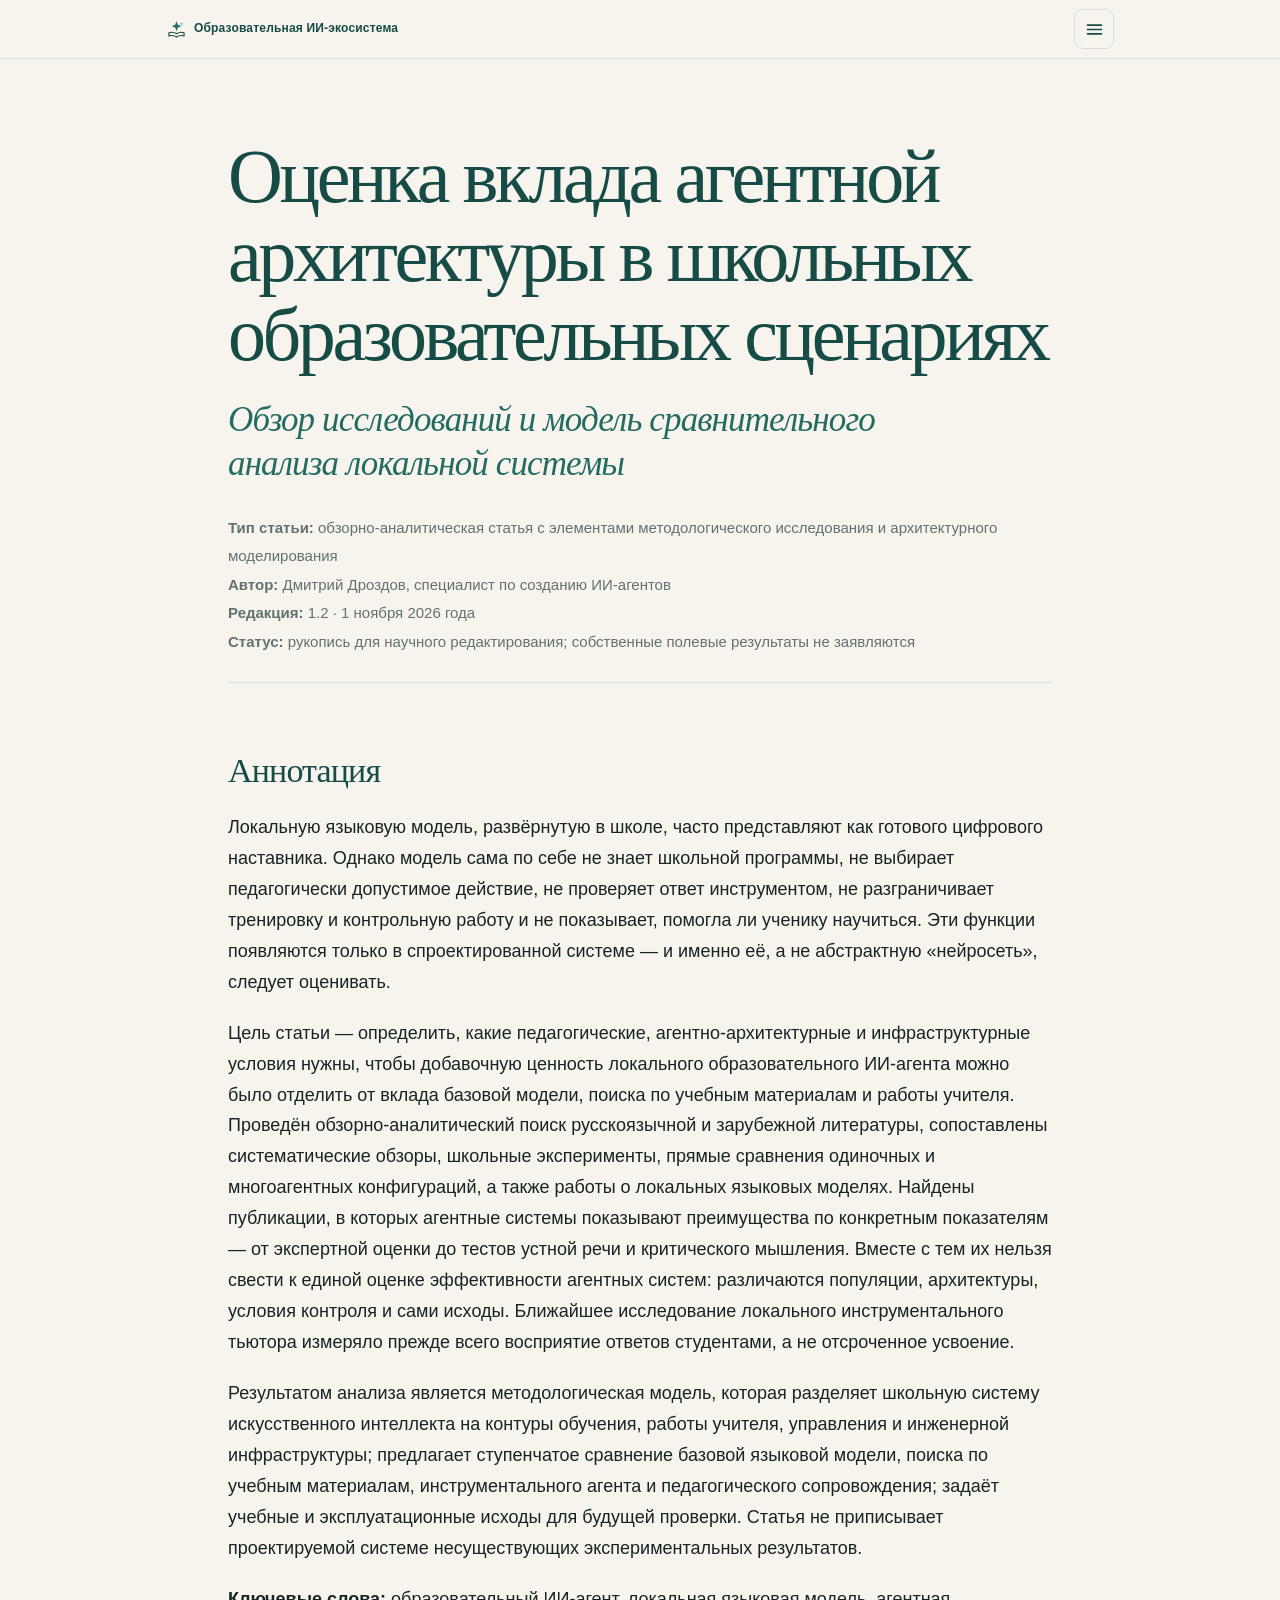
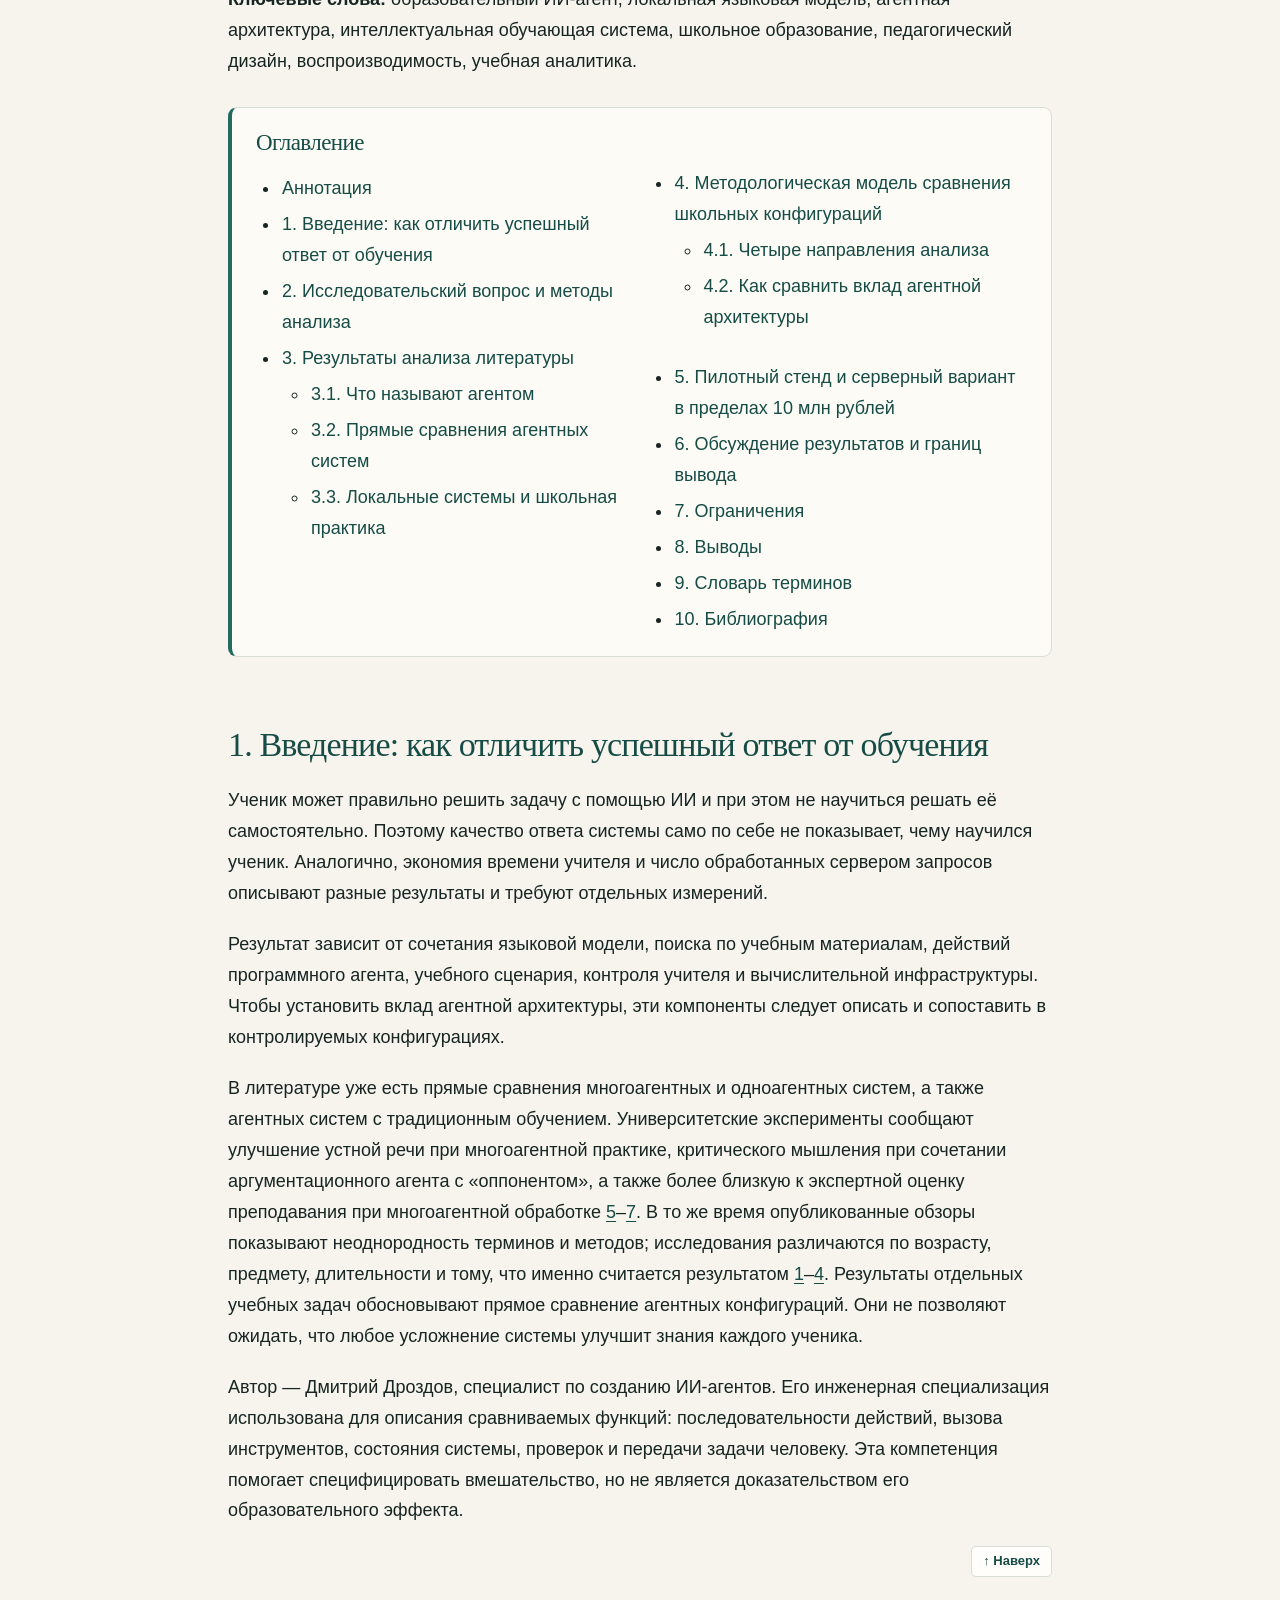
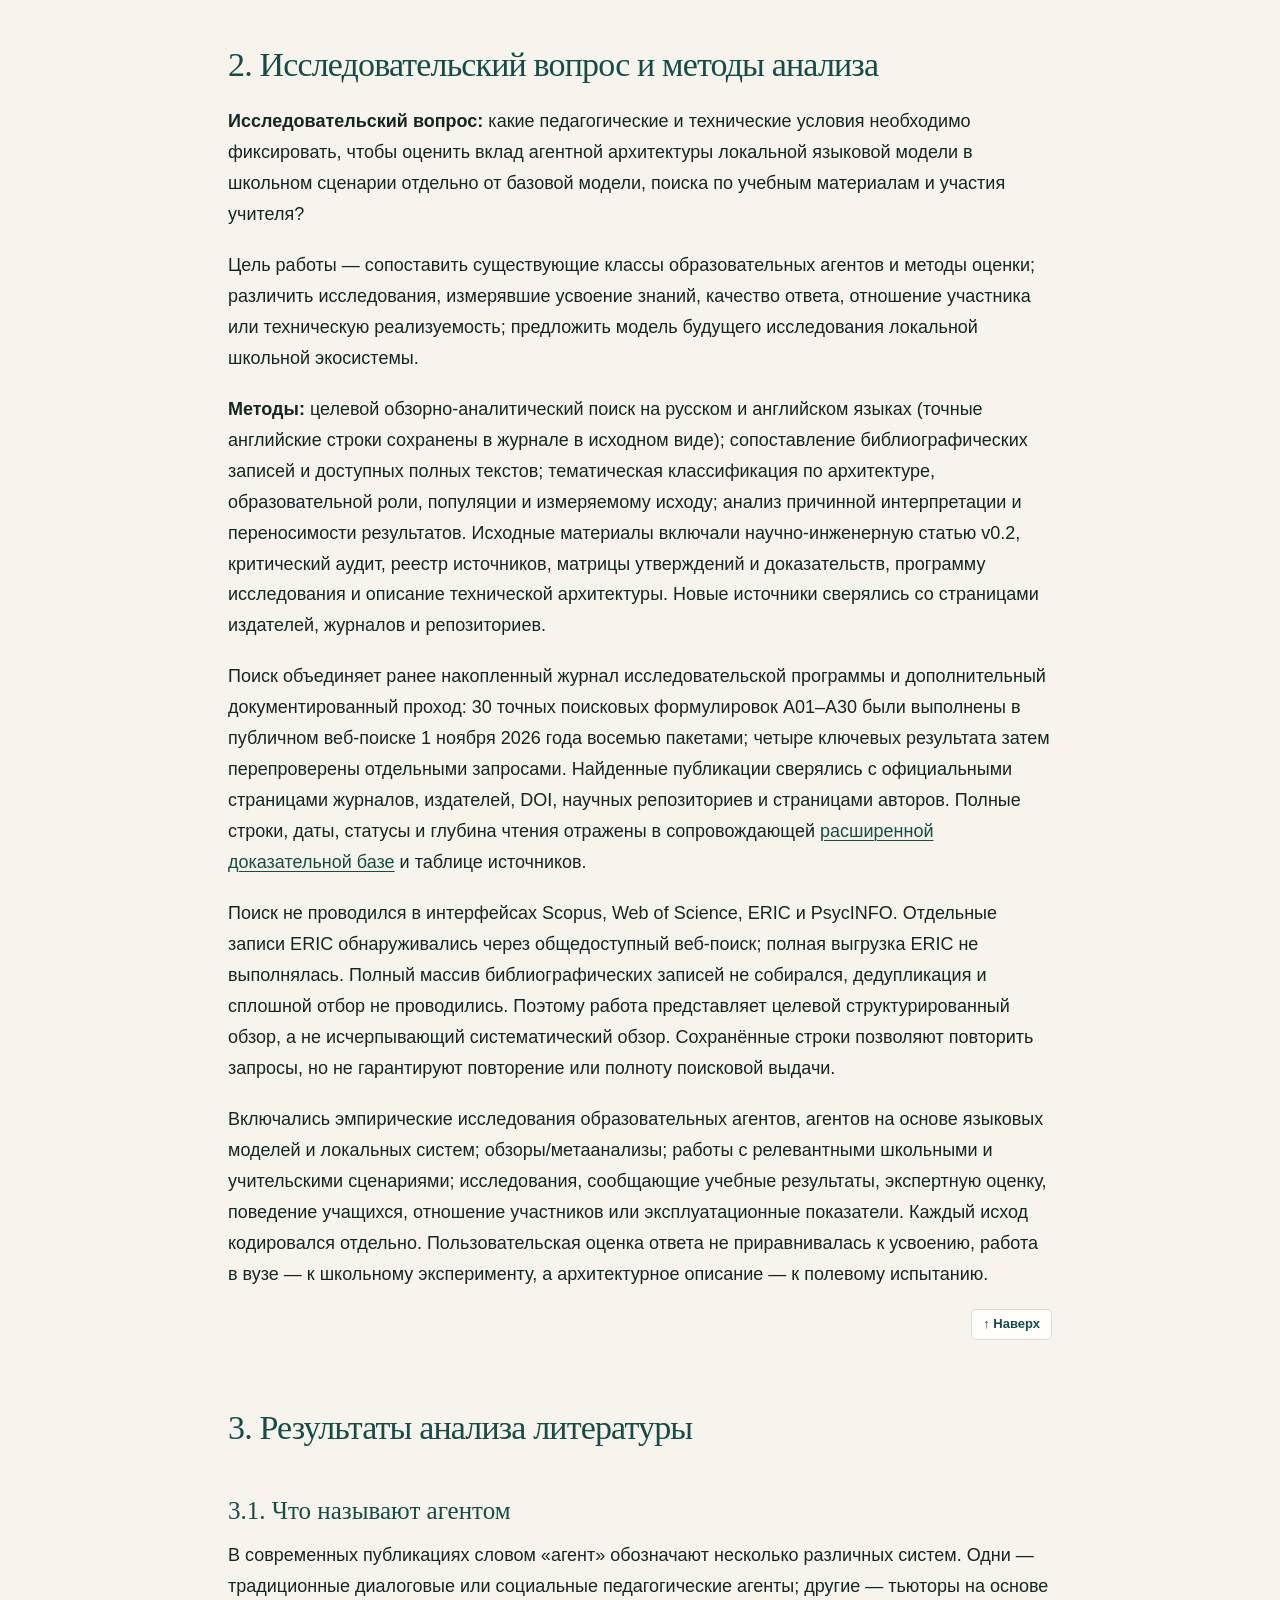
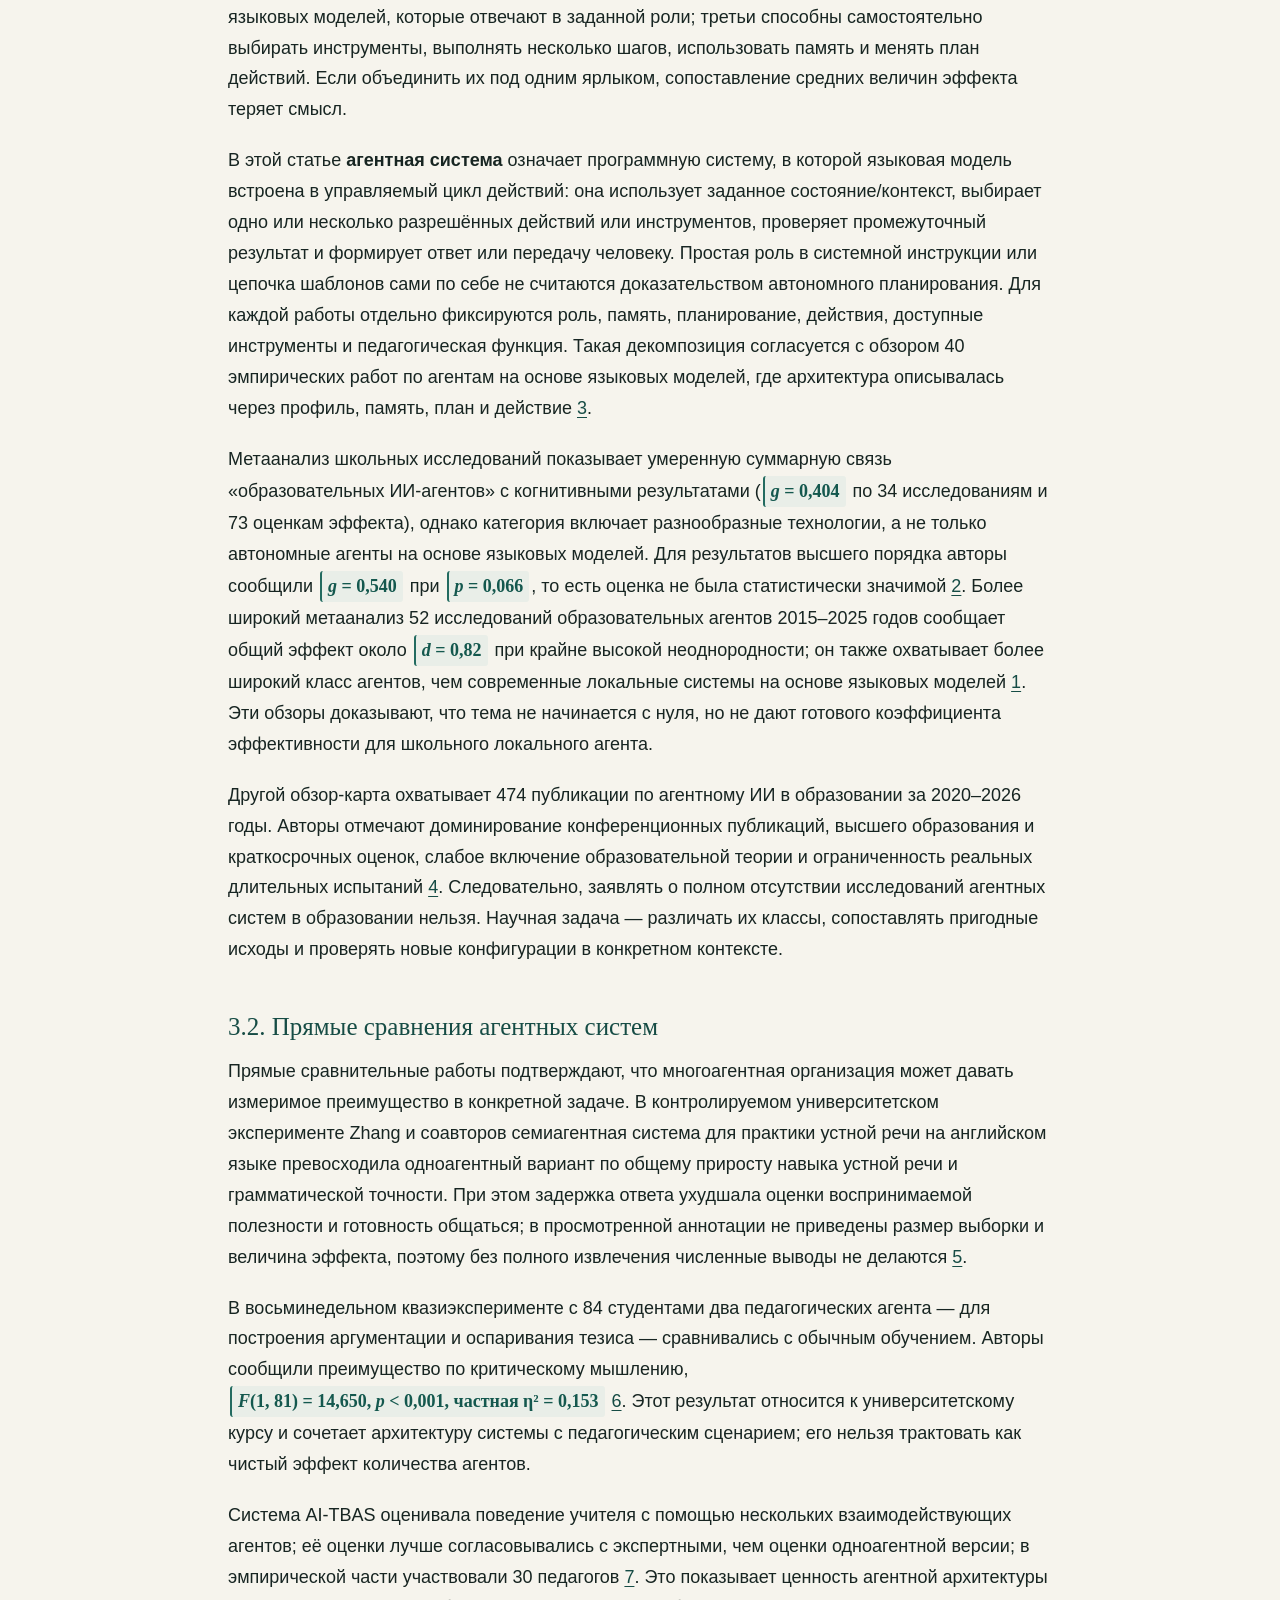
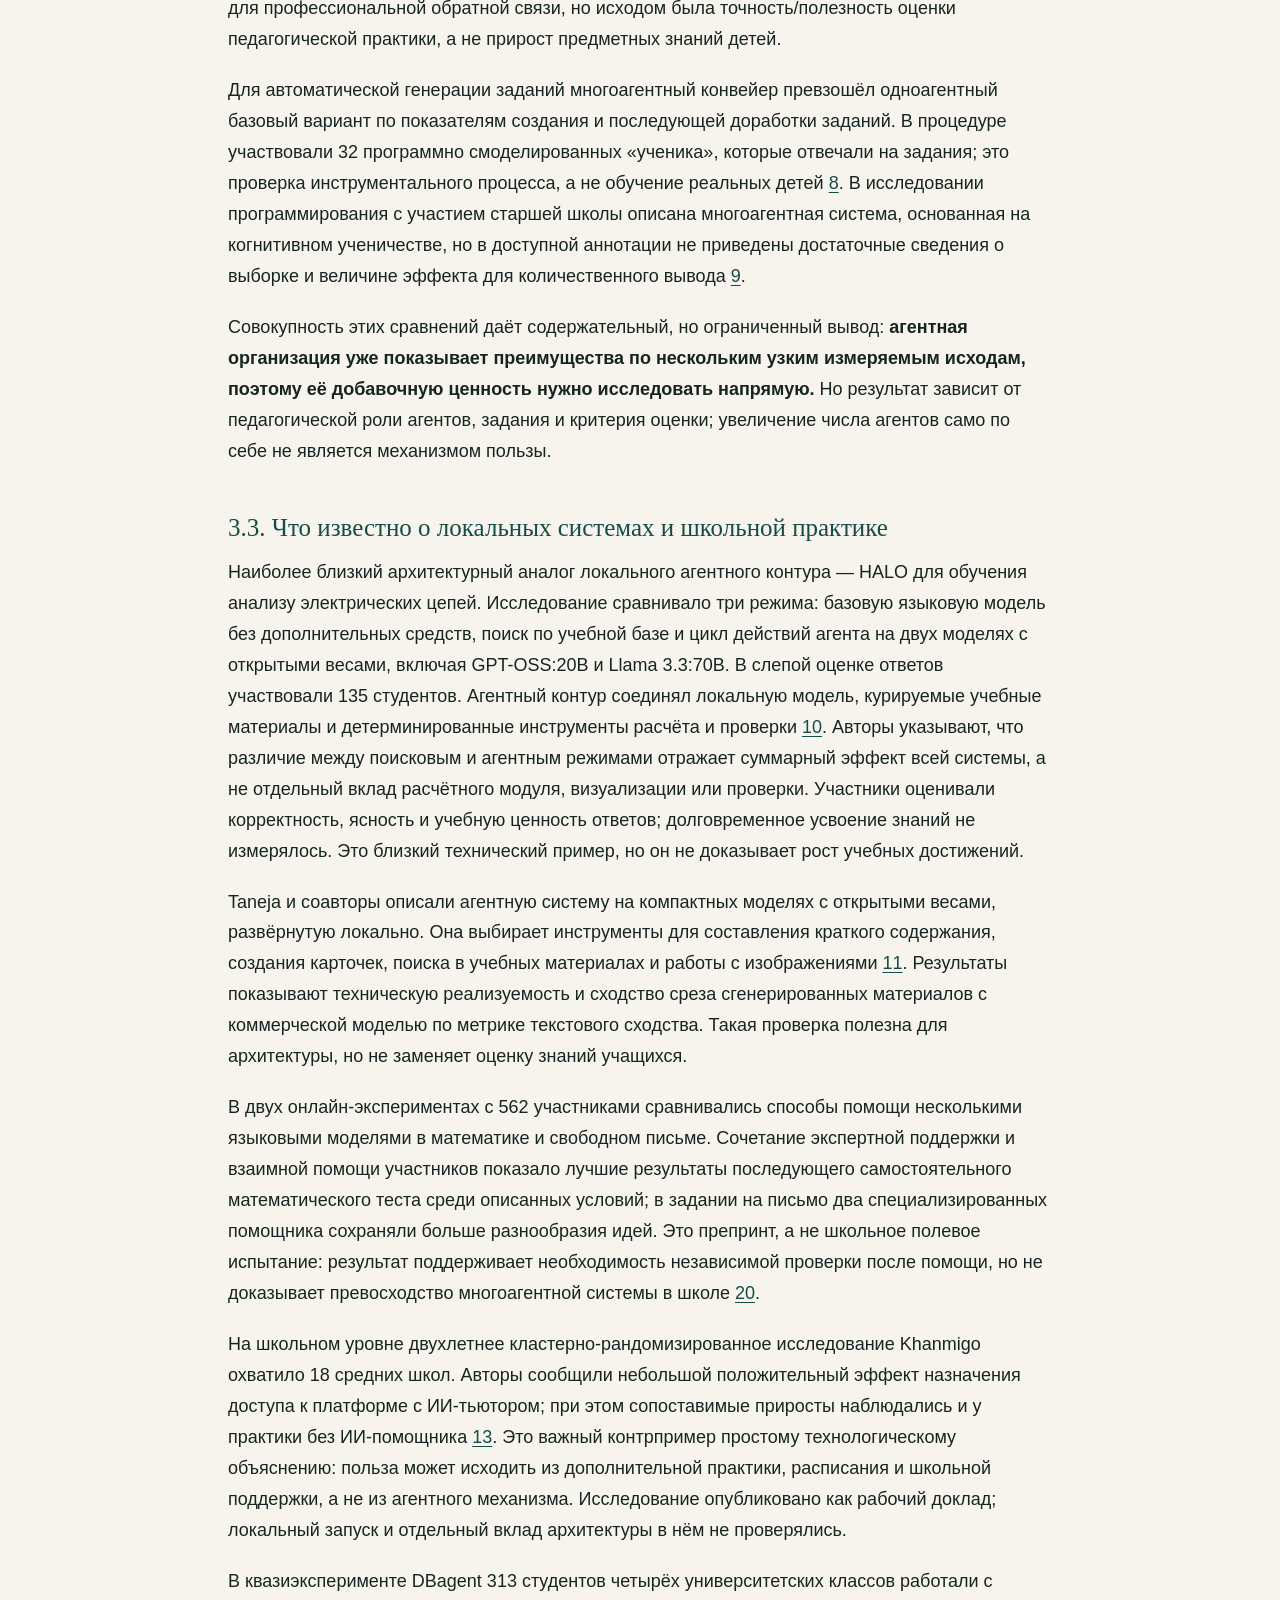
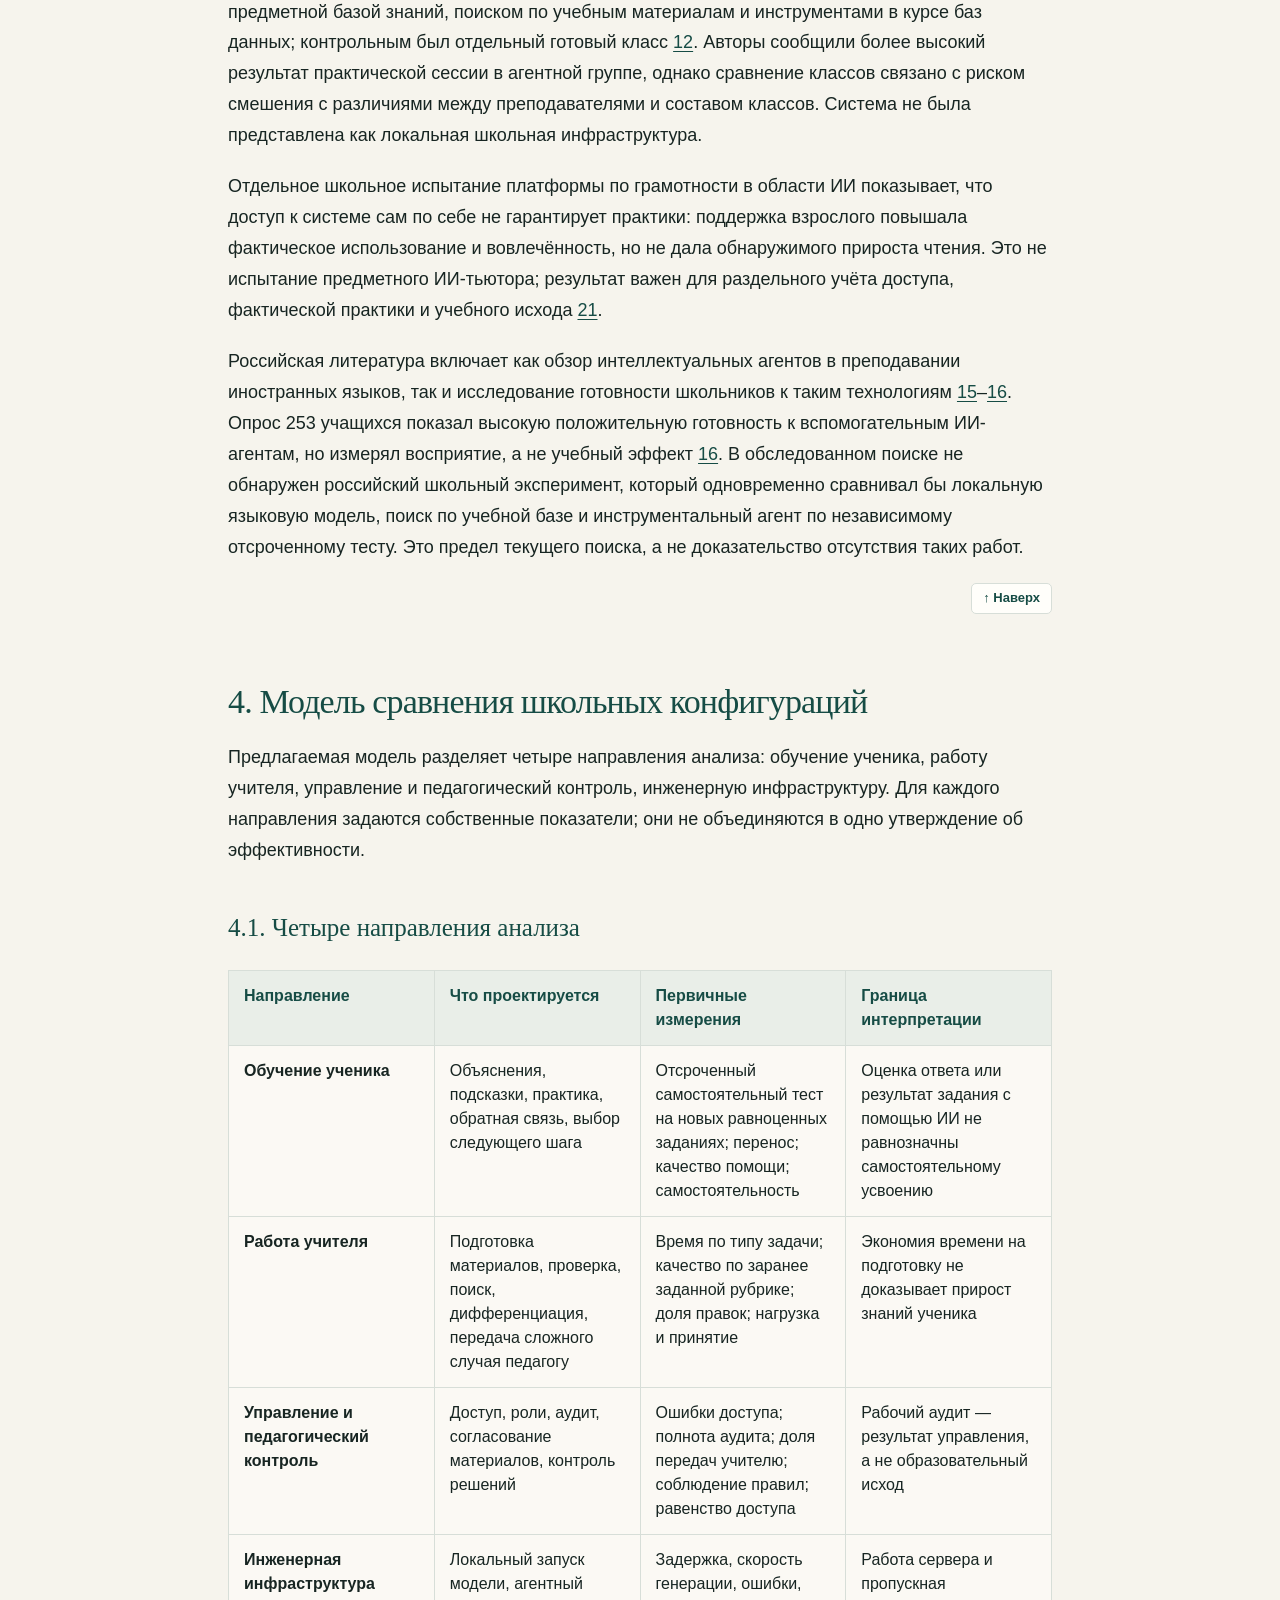
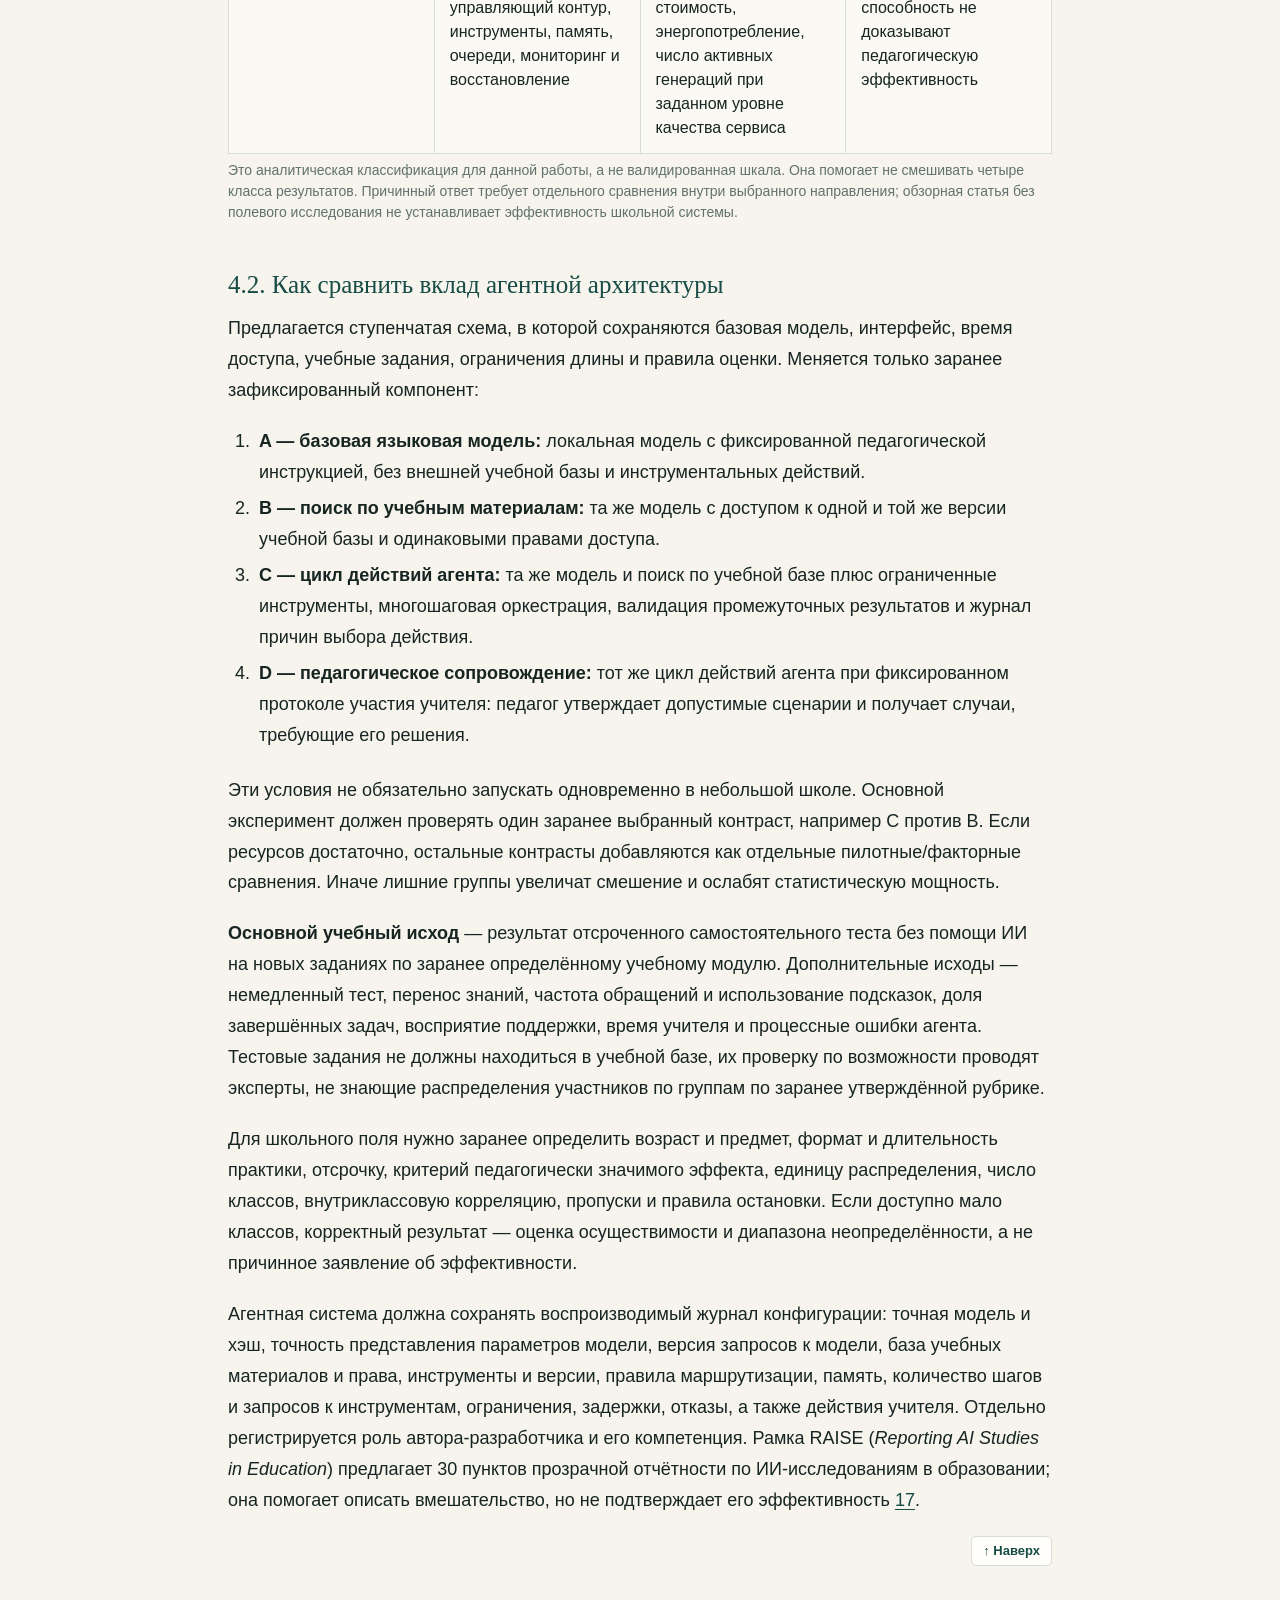
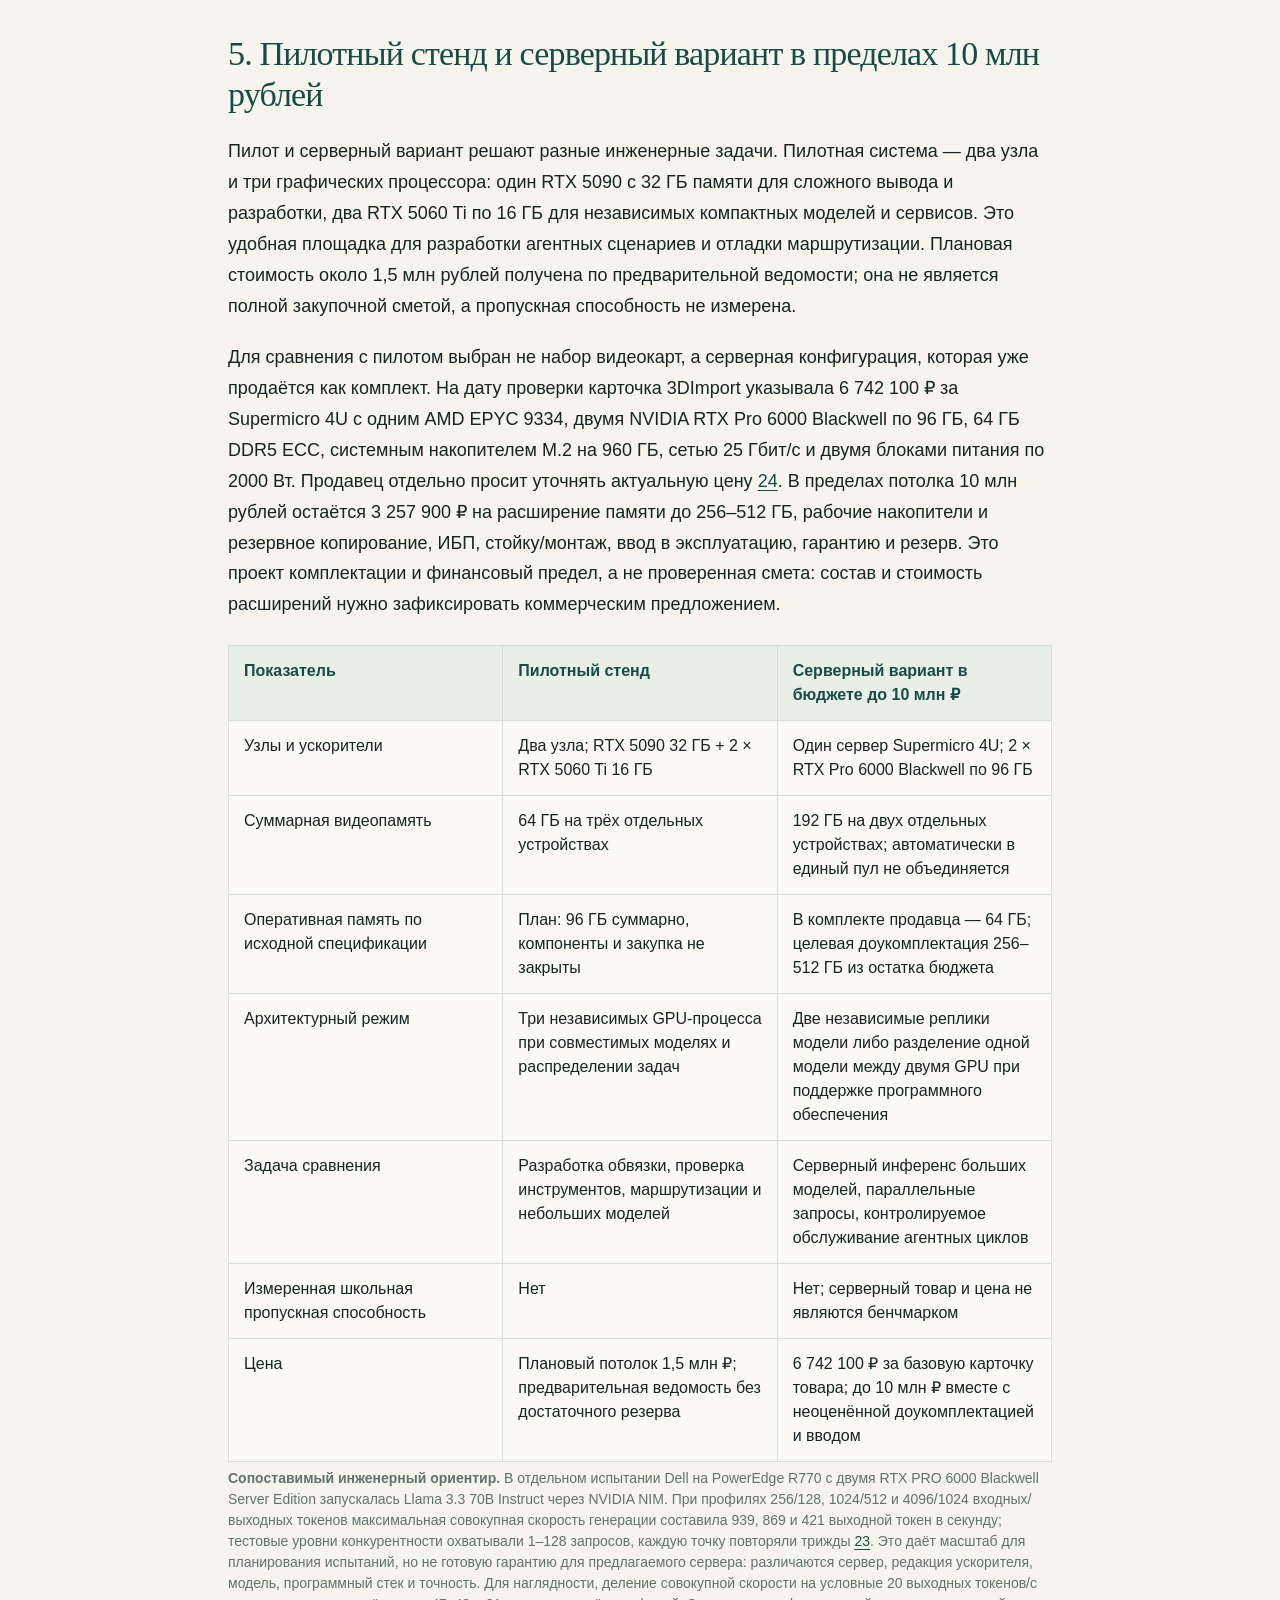
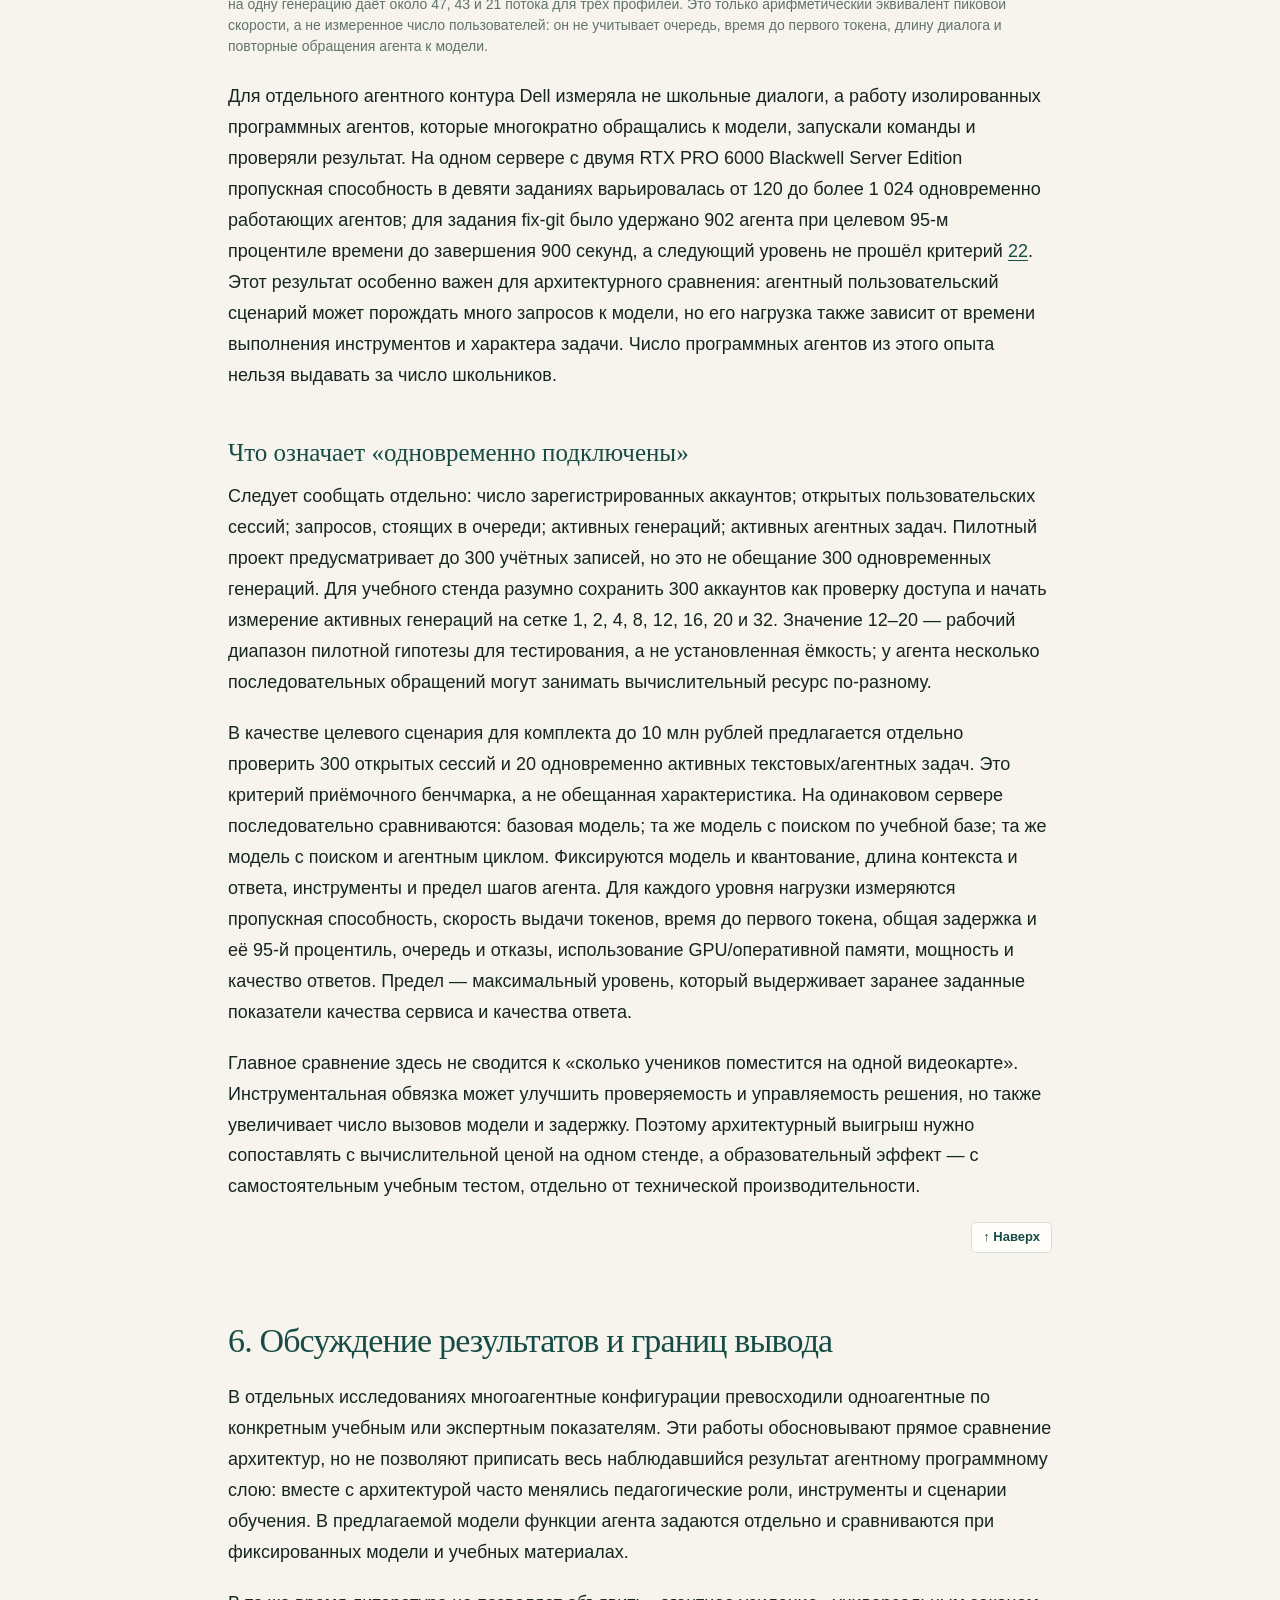
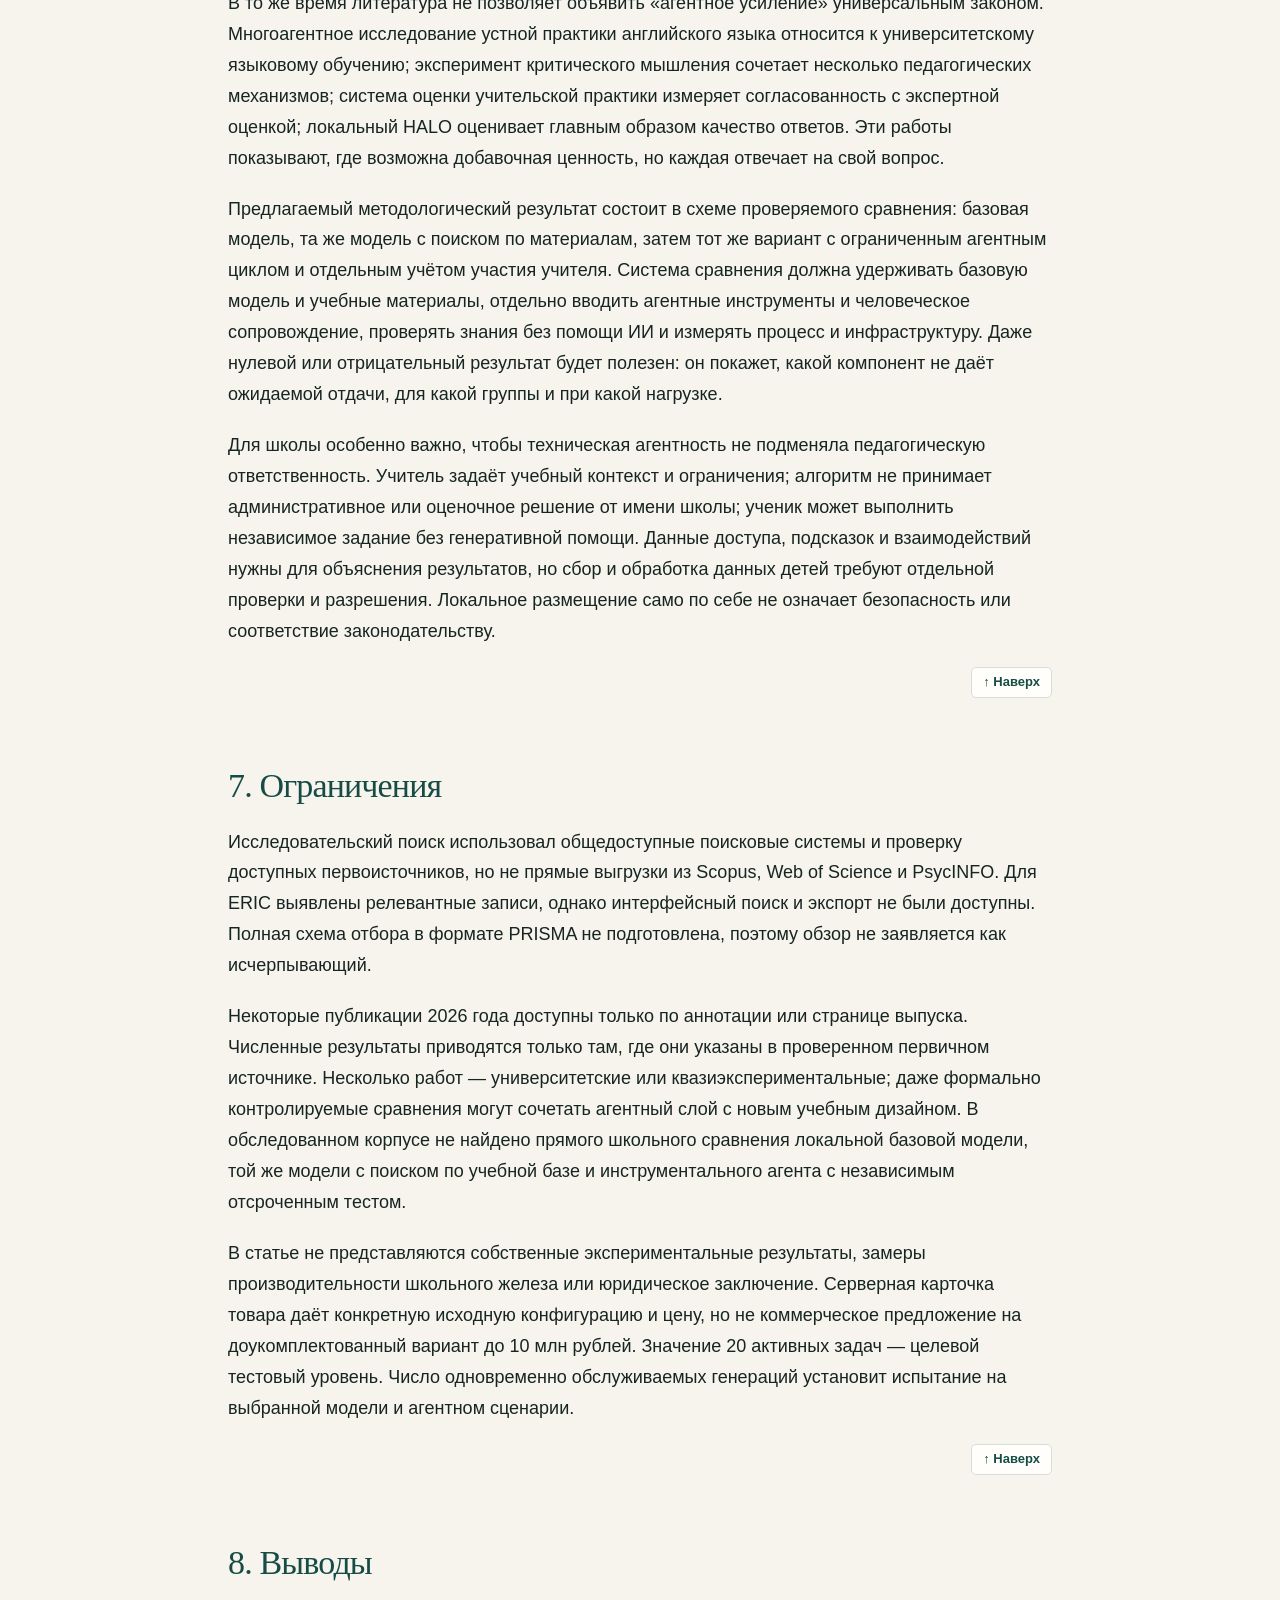
==== commit 1b4a63d9: "Improve article navigation and reading layout" ====
--- a/article-agent-architecture/index.html
+++ b/article-agent-architecture/index.html
@@ -1,4 +1,4 @@
-<!doctype html><html lang="ru"><head><meta charset="utf-8"><meta name="viewport" content="width=device-width, initial-scale=1"><meta name="theme-color" content="#f6f4ed"><meta name="description" content="Статья Дмитрия Дроздова о сравнительном анализе агентной архитектуры в школьных образовательных сценариях."><title>Оценка вклада агентной архитектуры в школьных образовательных сценариях · Образовательная ИИ-экосистема</title><link rel="canonical" href="https://drozdov-dmitry.github.io/school-ai-ecosystem/article-agent-architecture/"><link rel="icon" type="image/svg+xml" href="../images/favicon.svg?v=1"><link rel="stylesheet" href="../css/site.css?v=3"></head><body id="top"><header class="site-nav"><div class="nav-inner"><a class="brand" href="../index.html" aria-label="Образовательная ИИ-экосистема — главная"><img class="brand-mark" src="../images/school-ai-mark.svg?v=2" alt="" aria-hidden="true"><span>Образовательная ИИ-экосистема</span></a><nav class="nav-links desktop-nav" aria-label="Основная навигация"></nav><details class="mobile-menu"><summary aria-label="Открыть меню"><svg viewBox="0 0 24 24" aria-hidden="true"><path d="M4 7h16M4 12h16M4 17h16"/></svg></summary><nav class="mobile-menu-panel" aria-label="Навигация по сайту"><a href="./" aria-current="page">Агенты в школе: вклад архитектуры</a><a href="../article-ltg/">От диалога к школьной ИИ-экосистеме</a><a href="../research/">Материалы к статье · 1 ноября</a><a href="../economic-evaluation/">Экономическая оценка ИИ-агента</a><a href="https://drozdov-dmitry.github.io/">Дмитрий Дроздов · автор</a></nav></details></div></header><main class="page"><article><h1 id="оценка-вклада-агентной-архитектуры-в-школьных-образовательных-сценариях">Оценка вклада агентной архитектуры в школьных образовательных сценариях</h1>
+<!doctype html><html lang="ru"><head><meta charset="utf-8"><meta name="viewport" content="width=device-width, initial-scale=1"><meta name="theme-color" content="#f6f4ed"><meta name="description" content="Статья Дмитрия Дроздова о сравнительном анализе агентной архитектуры в школьных образовательных сценариях."><title>Оценка вклада агентной архитектуры в школьных образовательных сценариях · Образовательная ИИ-экосистема</title><link rel="canonical" href="https://drozdov-dmitry.github.io/school-ai-ecosystem/article-agent-architecture/"><link rel="icon" type="image/svg+xml" href="../images/favicon.svg?v=1"><link rel="stylesheet" href="../css/site.css?v=3"></head><body id="top"><header class="site-nav"><div class="nav-inner"><a class="brand" href="../index.html" aria-label="Образовательная ИИ-экосистема — главная"><img class="brand-mark" src="../images/school-ai-mark.svg?v=2" alt="" aria-hidden="true"><span>Образовательная ИИ-экосистема</span></a><nav class="nav-links desktop-nav" aria-label="Основная навигация"></nav><details class="mobile-menu"><summary aria-label="Открыть меню"><svg viewBox="0 0 24 24" aria-hidden="true"><path d="M4 7h16M4 12h16M4 17h16"/></svg></summary><nav class="mobile-menu-panel" aria-label="Навигация по сайту"><a href="../article-agent-architecture/" aria-current="page">Агентная архитектура в школе</a><a href="../research/">Исследовательская база</a><a href="https://drozdov-dmitry.github.io/">Об авторе</a><a href="../article-ltg/">От диалога к развитию школы</a><a href="../economic-evaluation/">Экономика школьного ИИ</a></nav></details></div></header><main class="page"><article><h1 id="оценка-вклада-агентной-архитектуры-в-школьных-образовательных-сценариях">Оценка вклада агентной архитектуры в школьных образовательных сценариях</h1>
 <h2 id="обзор-исследований-и-модель-сравнительного-анализа-локальной-системы">Обзор исследований и модель сравнительного анализа локальной системы</h2>
 <p><strong>Тип статьи:</strong> обзорно-аналитическая статья с элементами методологического исследования и архитектурного моделирования<br />
 <strong>Автор:</strong> Дмитрий Дроздов, специалист по созданию ИИ-агентов<br />
@@ -9,7 +9,7 @@
 <p>Цель статьи — определить, какие педагогические, агентно-архитектурные и инфраструктурные условия нужны, чтобы добавочную ценность локального образовательного ИИ-агента можно было отделить от вклада базовой модели, поиска по учебным материалам и работы учителя. Проведён обзорно-аналитический поиск русскоязычной и зарубежной литературы, сопоставлены систематические обзоры, школьные эксперименты, прямые сравнения одиночных и многоагентных конфигураций, а также работы о локальных языковых моделях. Найдены публикации, в которых агентные системы показывают преимущества по конкретным показателям — от экспертной оценки до тестов устной речи и критического мышления. Вместе с тем их нельзя свести к единой оценке эффективности агентных систем: различаются популяции, архитектуры, условия контроля и сами исходы. Ближайшее исследование локального инструментального тьютора измеряло прежде всего восприятие ответов студентами, а не отсроченное усвоение.</p>
 <p>Результатом анализа является методологическая модель, которая разделяет школьную систему искусственного интеллекта на контуры обучения, работы учителя, управления и инженерной инфраструктуры; предлагает ступенчатое сравнение базовой языковой модели, поиска по учебным материалам, инструментального агента и педагогического сопровождения; задаёт учебные и эксплуатационные исходы для будущей проверки. Статья не приписывает проектируемой системе несуществующих экспериментальных результатов.</p>
 <p><strong>Ключевые слова:</strong> образовательный ИИ-агент, локальная языковая модель, агентная архитектура, интеллектуальная обучающая система, школьное образование, педагогический дизайн, воспроизводимость, учебная аналитика.</p>
-<h2 id="toc">Оглавление</h2>
+<nav class="article-toc" aria-label="Оглавление статьи"><h2 id="toc">Оглавление</h2>
 <ul>
 <li><a href="#sec-abstract">Аннотация</a></li>
 <li><a href="#sec-intro">1. Введение: как отличить успешный ответ от обучения</a></li>
@@ -31,12 +31,13 @@
 <li><a href="#sec-conclusion">8. Выводы</a></li>
 <li><a href="#sec-glossary">9. Словарь терминов</a></li>
 <li><a href="#sec-references">10. Библиография</a></li>
-</ul>
+</ul></nav>
 <h2 id="sec-intro">1. Введение: как отличить успешный ответ от обучения</h2>
 <p>Ученик может правильно решить задачу с помощью ИИ и при этом не научиться решать её самостоятельно. Поэтому качество ответа системы само по себе не показывает, чему научился ученик. Аналогично, экономия времени учителя и число обработанных сервером запросов описывают разные результаты и требуют отдельных измерений.</p>
 <p>Результат зависит от сочетания языковой модели, поиска по учебным материалам, действий программного агента, учебного сценария, контроля учителя и вычислительной инфраструктуры. Чтобы установить вклад агентной архитектуры, эти компоненты следует описать и сопоставить в контролируемых конфигурациях.</p>
 <p>В литературе уже есть прямые сравнения многоагентных и одноагентных систем, а также агентных систем с традиционным обучением. Университетские эксперименты сообщают улучшение устной речи при многоагентной практике, критического мышления при сочетании аргументационного агента с «оппонентом», а также более близкую к экспертной оценку преподавания при многоагентной обработке <a href="#ref-5">5</a>–<a href="#ref-7">7</a>. В то же время опубликованные обзоры показывают неоднородность терминов и методов; исследования различаются по возрасту, предмету, длительности и тому, что именно считается результатом <a href="#ref-1">1</a>–<a href="#ref-4">4</a>. Результаты отдельных учебных задач обосновывают прямое сравнение агентных конфигураций. Они не позволяют ожидать, что любое усложнение системы улучшит знания каждого ученика.</p>
 <p>Автор — Дмитрий Дроздов, специалист по созданию ИИ-агентов. Его инженерная специализация использована для описания сравниваемых функций: последовательности действий, вызова инструментов, состояния системы, проверок и передачи задачи человеку. Эта компетенция помогает специфицировать вмешательство, но не является доказательством его образовательного эффекта.</p>
+<p class="chapter-up"><a href="#top">↑ Наверх</a></p>
 <h2 id="sec-method">2. Исследовательский вопрос и методы анализа</h2>
 <p><strong>Исследовательский вопрос:</strong> какие педагогические и технические условия необходимо фиксировать, чтобы оценить вклад агентной архитектуры локальной языковой модели в школьном сценарии отдельно от базовой модели, поиска по учебным материалам и участия учителя?</p>
 <p>Цель работы — сопоставить существующие классы образовательных агентов и методы оценки; различить исследования, измерявшие усвоение знаний, качество ответа, отношение участника или техническую реализуемость; предложить модель будущего исследования локальной школьной экосистемы.</p>
@@ -44,15 +45,16 @@
 <p>Поиск объединяет ранее накопленный журнал исследовательской программы и дополнительный документированный проход: 30 точных поисковых формулировок A01–A30 были выполнены в публичном веб-поиске 1 ноября 2026 года восемью пакетами; четыре ключевых результата затем перепроверены отдельными запросами. Найденные публикации сверялись с официальными страницами журналов, издателей, DOI, научных репозиториев и страницами авторов. Полные строки, даты, статусы и глубина чтения отражены в сопровождающей <a href="../research/">расширенной доказательной базе</a> и таблице источников.</p>
 <p>Поиск не проводился в интерфейсах Scopus, Web of Science, ERIC и PsycINFO. Отдельные записи ERIC обнаруживались через общедоступный веб-поиск; полная выгрузка ERIC не выполнялась. Полный массив библиографических записей не собирался, дедупликация и сплошной отбор не проводились. Поэтому работа представляет целевой структурированный обзор, а не исчерпывающий систематический обзор. Сохранённые строки позволяют повторить запросы, но не гарантируют повторение или полноту поисковой выдачи.</p>
 <p>Включались эмпирические исследования образовательных агентов, агентов на основе языковых моделей и локальных систем; обзоры/метаанализы; работы с релевантными школьными и учительскими сценариями; исследования, сообщающие учебные результаты, экспертную оценку, поведение учащихся, отношение участников или эксплуатационные показатели. Каждый исход кодировался отдельно. Пользовательская оценка ответа не приравнивалась к усвоению, работа в вузе — к школьному эксперименту, а архитектурное описание — к полевому испытанию.</p>
+<p class="chapter-up"><a href="#top">↑ Наверх</a></p>
 <h2 id="sec-results">3. Результаты анализа литературы</h2>
 <h3 id="sec-terms">3.1. Что называют агентом</h3>
 <p>В современных публикациях словом «агент» обозначают несколько различных систем. Одни — традиционные диалоговые или социальные педагогические агенты; другие — тьюторы на основе языковых моделей, которые отвечают в заданной роли; третьи способны самостоятельно выбирать инструменты, выполнять несколько шагов, использовать память и менять план действий. Если объединить их под одним ярлыком, сопоставление средних величин эффекта теряет смысл.</p>
 <p>В этой статье <strong>агентная система</strong> означает программную систему, в которой языковая модель встроена в управляемый цикл действий: она использует заданное состояние/контекст, выбирает одно или несколько разрешённых действий или инструментов, проверяет промежуточный результат и формирует ответ или передачу человеку. Простая роль в системной инструкции или цепочка шаблонов сами по себе не считаются доказательством автономного планирования. Для каждой работы отдельно фиксируются роль, память, планирование, действия, доступные инструменты и педагогическая функция. Такая декомпозиция согласуется с обзором 40 эмпирических работ по агентам на основе языковых моделей, где архитектура описывалась через профиль, память, план и действие <a href="#ref-3">3</a>.</p>
-<p>Метаанализ школьных исследований показывает умеренную суммарную связь «образовательных ИИ-агентов» с когнитивными результатами (<em>g</em> = 0,404 по 34 исследованиям и 73 оценкам эффекта), однако категория включает разнообразные технологии, а не только автономные агенты на основе языковых моделей. Для результатов высшего порядка авторы сообщили <em>g</em> = 0,540 при <em>p</em> = 0,066, то есть оценка не была статистически значимой <a href="#ref-2">2</a>. Более широкий метаанализ 52 исследований образовательных агентов 2015–2025 годов сообщает общий эффект около <em>d</em> = 0,82 при крайне высокой неоднородности; он также охватывает более широкий класс агентов, чем современные локальные системы на основе языковых моделей <a href="#ref-1">1</a>. Эти обзоры доказывают, что тема не начинается с нуля, но не дают готового коэффициента эффективности для школьного локального агента.</p>
+<p>Метаанализ школьных исследований показывает умеренную суммарную связь «образовательных ИИ-агентов» с когнитивными результатами (<span class="math-expression"><em>g</em> = 0,404</span> по 34 исследованиям и 73 оценкам эффекта), однако категория включает разнообразные технологии, а не только автономные агенты на основе языковых моделей. Для результатов высшего порядка авторы сообщили <span class="math-expression"><em>g</em> = 0,540</span> при <span class="math-expression"><em>p</em> = 0,066</span>, то есть оценка не была статистически значимой <a href="#ref-2">2</a>. Более широкий метаанализ 52 исследований образовательных агентов 2015–2025 годов сообщает общий эффект около <span class="math-expression"><em>d</em> = 0,82</span> при крайне высокой неоднородности; он также охватывает более широкий класс агентов, чем современные локальные системы на основе языковых моделей <a href="#ref-1">1</a>. Эти обзоры доказывают, что тема не начинается с нуля, но не дают готового коэффициента эффективности для школьного локального агента.</p>
 <p>Другой обзор-карта охватывает 474 публикации по агентному ИИ в образовании за 2020–2026 годы. Авторы отмечают доминирование конференционных публикаций, высшего образования и краткосрочных оценок, слабое включение образовательной теории и ограниченность реальных длительных испытаний <a href="#ref-4">4</a>. Следовательно, заявлять о полном отсутствии исследований агентных систем в образовании нельзя. Научная задача — различать их классы, сопоставлять пригодные исходы и проверять новые конфигурации в конкретном контексте.</p>
 <h3 id="sec-wrapper">3.2. Прямые сравнения агентных систем</h3>
 <p>Прямые сравнительные работы подтверждают, что многоагентная организация может давать измеримое преимущество в конкретной задаче. В контролируемом университетском эксперименте Zhang и соавторов семиагентная система для практики устной речи на английском языке превосходила одноагентный вариант по общему приросту навыка устной речи и грамматической точности. При этом задержка ответа ухудшала оценки воспринимаемой полезности и готовность общаться; в просмотренной аннотации не приведены размер выборки и величина эффекта, поэтому без полного извлечения численные выводы не делаются <a href="#ref-5">5</a>.</p>
-<p>В восьминедельном квазиэксперименте с 84 студентами два педагогических агента — для построения аргументации и оспаривания тезиса — сравнивались с обычным обучением. Авторы сообщили преимущество по критическому мышлению, <em>F</em>(1, 81) = 14,650, <em>p</em> &lt; 0,001, частная η² = 0,153 <a href="#ref-6">6</a>. Этот результат относится к университетскому курсу и сочетает архитектуру системы с педагогическим сценарием; его нельзя трактовать как чистый эффект количества агентов.</p>
+<p>В восьминедельном квазиэксперименте с 84 студентами два педагогических агента — для построения аргументации и оспаривания тезиса — сравнивались с обычным обучением. Авторы сообщили преимущество по критическому мышлению, <span class="math-expression"><em>F</em>(1, 81) = 14,650, <em>p</em> &lt; 0,001, частная η² = 0,153</span> <a href="#ref-6">6</a>. Этот результат относится к университетскому курсу и сочетает архитектуру системы с педагогическим сценарием; его нельзя трактовать как чистый эффект количества агентов.</p>
 <p>Система AI-TBAS оценивала поведение учителя с помощью нескольких взаимодействующих агентов; её оценки лучше согласовывались с экспертными, чем оценки одноагентной версии; в эмпирической части участвовали 30 педагогов <a href="#ref-7">7</a>. Это показывает ценность агентной архитектуры для профессиональной обратной связи, но исходом была точность/полезность оценки педагогической практики, а не прирост предметных знаний детей.</p>
 <p>Для автоматической генерации заданий многоагентный конвейер превзошёл одноагентный базовый вариант по показателям создания и последующей доработки заданий. В процедуре участвовали 32 программно смоделированных «ученика», которые отвечали на задания; это проверка инструментального процесса, а не обучение реальных детей <a href="#ref-8">8</a>. В исследовании программирования с участием старшей школы описана многоагентная система, основанная на когнитивном ученичестве, но в доступной аннотации не приведены достаточные сведения о выборке и величине эффекта для количественного вывода <a href="#ref-9">9</a>.</p>
 <p>Совокупность этих сравнений даёт содержательный, но ограниченный вывод: <strong>агентная организация уже показывает преимущества по нескольким узким измеряемым исходам, поэтому её добавочную ценность нужно исследовать напрямую.</strong> Но результат зависит от педагогической роли агентов, задания и критерия оценки; увеличение числа агентов само по себе не является механизмом пользы.</p>
@@ -64,6 +66,7 @@
 <p>В квазиэксперименте DBagent 313 студентов четырёх университетских классов работали с предметной базой знаний, поиском по учебным материалам и инструментами в курсе баз данных; контрольным был отдельный готовый класс <a href="#ref-12">12</a>. Авторы сообщили более высокий результат практической сессии в агентной группе, однако сравнение классов связано с риском смешения с различиями между преподавателями и составом классов. Система не была представлена как локальная школьная инфраструктура.</p>
 <p>Отдельное школьное испытание платформы по грамотности в области ИИ показывает, что доступ к системе сам по себе не гарантирует практики: поддержка взрослого повышала фактическое использование и вовлечённость, но не дала обнаружимого прироста чтения. Это не испытание предметного ИИ-тьютора; результат важен для раздельного учёта доступа, фактической практики и учебного исхода <a href="#ref-21">21</a>.</p>
 <p>Российская литература включает как обзор интеллектуальных агентов в преподавании иностранных языков, так и исследование готовности школьников к таким технологиям <a href="#ref-15">15</a>–<a href="#ref-16">16</a>. Опрос 253 учащихся показал высокую положительную готовность к вспомогательным ИИ-агентам, но измерял восприятие, а не учебный эффект <a href="#ref-16">16</a>. В обследованном поиске не обнаружен российский школьный эксперимент, который одновременно сравнивал бы локальную языковую модель, поиск по учебной базе и инструментальный агент по независимому отсроченному тесту. Это предел текущего поиска, а не доказательство отсутствия таких работ.</p>
+<p class="chapter-up"><a href="#top">↑ Наверх</a></p>
 <h2 id="sec-model">4. Модель сравнения школьных конфигураций</h2>
 <p>Предлагаемая модель разделяет четыре направления анализа: обучение ученика, работу учителя, управление и педагогический контроль, инженерную инфраструктуру. Для каждого направления задаются собственные показатели; они не объединяются в одно утверждение об эффективности.</p>
 <h3 id="sec-ltge">4.1. Четыре направления анализа</h3>
@@ -108,8 +111,7 @@
 <td>Работа сервера и пропускная способность не доказывают педагогическую эффективность</td>
 </tr>
 </tbody>
-</table>
-<p>Это аналитическая классификация для данной работы, а не валидированная шкала. Она помогает не смешивать четыре класса результатов. Причинный ответ требует отдельного сравнения внутри выбранного направления; обзорная статья без полевого исследования не устанавливает эффективность школьной системы.</p>
+</table><p class="table-note">Это аналитическая классификация для данной работы, а не валидированная шкала. Она помогает не смешивать четыре класса результатов. Причинный ответ требует отдельного сравнения внутри выбранного направления; обзорная статья без полевого исследования не устанавливает эффективность школьной системы.</p>
 <h3 id="sec-ablation">4.2. Как сравнить вклад агентной архитектуры</h3>
 <p>Предлагается ступенчатая схема, в которой сохраняются базовая модель, интерфейс, время доступа, учебные задания, ограничения длины и правила оценки. Меняется только заранее зафиксированный компонент:</p>
 <ol type="1">
@@ -122,6 +124,7 @@
 <p><strong>Основной учебный исход</strong> — результат отсроченного самостоятельного теста без помощи ИИ на новых заданиях по заранее определённому учебному модулю. Дополнительные исходы — немедленный тест, перенос знаний, частота обращений и использование подсказок, доля завершённых задач, восприятие поддержки, время учителя и процессные ошибки агента. Тестовые задания не должны находиться в учебной базе, их проверку по возможности проводят эксперты, не знающие распределения участников по группам по заранее утверждённой рубрике.</p>
 <p>Для школьного поля нужно заранее определить возраст и предмет, формат и длительность практики, отсрочку, критерий педагогически значимого эффекта, единицу распределения, число классов, внутриклассовую корреляцию, пропуски и правила остановки. Если доступно мало классов, корректный результат — оценка осуществимости и диапазона неопределённости, а не причинное заявление об эффективности.</p>
 <p>Агентная система должна сохранять воспроизводимый журнал конфигурации: точная модель и хэш, точность представления параметров модели, версия запросов к модели, база учебных материалов и права, инструменты и версии, правила маршрутизации, память, количество шагов и запросов к инструментам, ограничения, задержки, отказы, а также действия учителя. Отдельно регистрируется роль автора-разработчика и его компетенция. Рамка RAISE (<em>Reporting AI Studies in Education</em>) предлагает 30 пунктов прозрачной отчётности по ИИ-исследованиям в образовании; она помогает описать вмешательство, но не подтверждает его эффективность <a href="#ref-17">17</a>.</p>
+<p class="chapter-up"><a href="#top">↑ Наверх</a></p>
 <h2 id="sec-hardware">5. Пилотный стенд и серверный вариант в пределах 10 млн рублей</h2>
 <p>Пилот и серверный вариант решают разные инженерные задачи. Пилотная система — два узла и три графических процессора: один RTX 5090 с 32 ГБ памяти для сложного вывода и разработки, два RTX 5060 Ti по 16 ГБ для независимых компактных моделей и сервисов. Это удобная площадка для разработки агентных сценариев и отладки маршрутизации. Плановая стоимость около 1,5 млн рублей получена по предварительной ведомости; она не является полной закупочной сметой, а пропускная способность не измерена.</p>
 <p>Для сравнения с пилотом выбран не набор видеокарт, а серверная конфигурация, которая уже продаётся как комплект. На дату проверки карточка 3DImport указывала 6 742 100 ₽ за Supermicro 4U с одним AMD EPYC 9334, двумя NVIDIA RTX Pro 6000 Blackwell по 96 ГБ, 64 ГБ DDR5 ECC, системным накопителем M.2 на 960 ГБ, сетью 25 Гбит/с и двумя блоками питания по 2000 Вт. Продавец отдельно просит уточнять актуальную цену <a href="#ref-24">24</a>. В пределах потолка 10 млн рублей остаётся 3 257 900 ₽ на расширение памяти до 256–512 ГБ, рабочие накопители и резервное копирование, ИБП, стойку/монтаж, ввод в эксплуатацию, гарантию и резерв. Это проект комплектации и финансовый предел, а не проверенная смета: состав и стоимость расширений нужно зафиксировать коммерческим предложением.</p>
@@ -175,22 +178,24 @@
 <td>6 742 100 ₽ за базовую карточку товара; до 10 млн ₽ вместе с неоценённой доукомплектацией и вводом</td>
 </tr>
 </tbody>
-</table>
-<p><strong>Сопоставимый инженерный ориентир.</strong> В отдельном испытании Dell на PowerEdge R770 с двумя RTX PRO 6000 Blackwell Server Edition запускалась Llama 3.3 70B Instruct через NVIDIA NIM. При профилях 256/128, 1024/512 и 4096/1024 входных/выходных токенов максимальная совокупная скорость генерации составила 939, 869 и 421 выходной токен в секунду; тестовые уровни конкурентности охватывали 1–128 запросов, каждую точку повторяли трижды <a href="#ref-23">23</a>. Это даёт масштаб для планирования испытаний, но не готовую гарантию для предлагаемого сервера: различаются сервер, редакция ускорителя, модель, программный стек и точность. Для наглядности, деление совокупной скорости на условные 20 выходных токенов/с на одну генерацию даёт около 47, 43 и 21 потока для трёх профилей. Это только арифметический эквивалент пиковой скорости, а не измеренное число пользователей: он не учитывает очередь, время до первого токена, длину диалога и повторные обращения агента к модели.</p>
+</table><p class="table-note"><strong>Сопоставимый инженерный ориентир.</strong> В отдельном испытании Dell на PowerEdge R770 с двумя RTX PRO 6000 Blackwell Server Edition запускалась Llama 3.3 70B Instruct через NVIDIA NIM. При профилях 256/128, 1024/512 и 4096/1024 входных/выходных токенов максимальная совокупная скорость генерации составила 939, 869 и 421 выходной токен в секунду; тестовые уровни конкурентности охватывали 1–128 запросов, каждую точку повторяли трижды <a href="#ref-23">23</a>. Это даёт масштаб для планирования испытаний, но не готовую гарантию для предлагаемого сервера: различаются сервер, редакция ускорителя, модель, программный стек и точность. Для наглядности, деление совокупной скорости на условные 20 выходных токенов/с на одну генерацию даёт около 47, 43 и 21 потока для трёх профилей. Это только арифметический эквивалент пиковой скорости, а не измеренное число пользователей: он не учитывает очередь, время до первого токена, длину диалога и повторные обращения агента к модели.</p>
 <p>Для отдельного агентного контура Dell измеряла не школьные диалоги, а работу изолированных программных агентов, которые многократно обращались к модели, запускали команды и проверяли результат. На одном сервере с двумя RTX PRO 6000 Blackwell Server Edition пропускная способность в девяти заданиях варьировалась от 120 до более 1 024 одновременно работающих агентов; для задания fix-git было удержано 902 агента при целевом 95-м процентиле времени до завершения 900 секунд, а следующий уровень не прошёл критерий <a href="#ref-22">22</a>. Этот результат особенно важен для архитектурного сравнения: агентный пользовательский сценарий может порождать много запросов к модели, но его нагрузка также зависит от времени выполнения инструментов и характера задачи. Число программных агентов из этого опыта нельзя выдавать за число школьников.</p>
 <h3 id="что-означает-одновременно-подключены">Что означает «одновременно подключены»</h3>
 <p>Следует сообщать отдельно: число зарегистрированных аккаунтов; открытых пользовательских сессий; запросов, стоящих в очереди; активных генераций; активных агентных задач. Пилотный проект предусматривает до 300 учётных записей, но это не обещание 300 одновременных генераций. Для учебного стенда разумно сохранить 300 аккаунтов как проверку доступа и начать измерение активных генераций на сетке 1, 2, 4, 8, 12, 16, 20 и 32. Значение 12–20 — рабочий диапазон пилотной гипотезы для тестирования, а не установленная ёмкость; у агента несколько последовательных обращений могут занимать вычислительный ресурс по-разному.</p>
 <p>В качестве целевого сценария для комплекта до 10 млн рублей предлагается отдельно проверить 300 открытых сессий и 20 одновременно активных текстовых/агентных задач. Это критерий приёмочного бенчмарка, а не обещанная характеристика. На одинаковом сервере последовательно сравниваются: базовая модель; та же модель с поиском по учебной базе; та же модель с поиском и агентным циклом. Фиксируются модель и квантование, длина контекста и ответа, инструменты и предел шагов агента. Для каждого уровня нагрузки измеряются пропускная способность, скорость выдачи токенов, время до первого токена, общая задержка и её 95-й процентиль, очередь и отказы, использование GPU/оперативной памяти, мощность и качество ответов. Предел — максимальный уровень, который выдерживает заранее заданные показатели качества сервиса и качества ответа.</p>
 <p>Главное сравнение здесь не сводится к «сколько учеников поместится на одной видеокарте». Инструментальная обвязка может улучшить проверяемость и управляемость решения, но также увеличивает число вызовов модели и задержку. Поэтому архитектурный выигрыш нужно сопоставлять с вычислительной ценой на одном стенде, а образовательный эффект — с самостоятельным учебным тестом, отдельно от технической производительности.</p>
+<p class="chapter-up"><a href="#top">↑ Наверх</a></p>
 <h2 id="sec-discussion">6. Обсуждение результатов и границ вывода</h2>
 <p>В отдельных исследованиях многоагентные конфигурации превосходили одноагентные по конкретным учебным или экспертным показателям. Эти работы обосновывают прямое сравнение архитектур, но не позволяют приписать весь наблюдавшийся результат агентному программному слою: вместе с архитектурой часто менялись педагогические роли, инструменты и сценарии обучения. В предлагаемой модели функции агента задаются отдельно и сравниваются при фиксированных модели и учебных материалах.</p>
 <p>В то же время литература не позволяет объявить «агентное усиление» универсальным законом. Многоагентное исследование устной практики английского языка относится к университетскому языковому обучению; эксперимент критического мышления сочетает несколько педагогических механизмов; система оценки учительской практики измеряет согласованность с экспертной оценкой; локальный HALO оценивает главным образом качество ответов. Эти работы показывают, где возможна добавочная ценность, но каждая отвечает на свой вопрос.</p>
 <p>Предлагаемый методологический результат состоит в схеме проверяемого сравнения: базовая модель, та же модель с поиском по материалам, затем тот же вариант с ограниченным агентным циклом и отдельным учётом участия учителя. Система сравнения должна удерживать базовую модель и учебные материалы, отдельно вводить агентные инструменты и человеческое сопровождение, проверять знания без помощи ИИ и измерять процесс и инфраструктуру. Даже нулевой или отрицательный результат будет полезен: он покажет, какой компонент не даёт ожидаемой отдачи, для какой группы и при какой нагрузке.</p>
 <p>Для школы особенно важно, чтобы техническая агентность не подменяла педагогическую ответственность. Учитель задаёт учебный контекст и ограничения; алгоритм не принимает административное или оценочное решение от имени школы; ученик может выполнить независимое задание без генеративной помощи. Данные доступа, подсказок и взаимодействий нужны для объяснения результатов, но сбор и обработка данных детей требуют отдельной проверки и разрешения. Локальное размещение само по себе не означает безопасность или соответствие законодательству.</p>
+<p class="chapter-up"><a href="#top">↑ Наверх</a></p>
 <h2 id="sec-limits">7. Ограничения</h2>
 <p>Исследовательский поиск использовал общедоступные поисковые системы и проверку доступных первоисточников, но не прямые выгрузки из Scopus, Web of Science и PsycINFO. Для ERIC выявлены релевантные записи, однако интерфейсный поиск и экспорт не были доступны. Полная схема отбора в формате PRISMA не подготовлена, поэтому обзор не заявляется как исчерпывающий.</p>
 <p>Некоторые публикации 2026 года доступны только по аннотации или странице выпуска. Численные результаты приводятся только там, где они указаны в проверенном первичном источнике. Несколько работ — университетские или квазиэкспериментальные; даже формально контролируемые сравнения могут сочетать агентный слой с новым учебным дизайном. В обследованном корпусе не найдено прямого школьного сравнения локальной базовой модели, той же модели с поиском по учебной базе и инструментального агента с независимым отсроченным тестом.</p>
 <p>В статье не представляются собственные экспериментальные результаты, замеры производительности школьного железа или юридическое заключение. Серверная карточка товара даёт конкретную исходную конфигурацию и цену, но не коммерческое предложение на доукомплектованный вариант до 10 млн рублей. Значение 20 активных задач — целевой тестовый уровень. Число одновременно обслуживаемых генераций установит испытание на выбранной модели и агентном сценарии.</p>
+<p class="chapter-up"><a href="#top">↑ Наверх</a></p>
 <h2 id="sec-conclusion">8. Выводы</h2>
 <ol type="1">
 <li>В этой статье ИИ-агентом называется система, в которой языковая модель действует в заданном цикле, использует разрешённые инструменты и проверяет промежуточные результаты. Состав такого цикла следует описывать так, чтобы сравнение можно было повторить.</li>
@@ -201,6 +206,7 @@
 <li>Сопоставление оборудования строится вокруг двух проверяемых конфигураций: пилотных трёх GPU в двух узлах и серверного комплекта с двумя ускорителями по 96 ГБ в бюджете до 10 млн рублей. Для серверного варианта предложено испытать 300 открытых сессий и 20 активных задач; это план нагрузочного теста, не установленная ёмкость.</li>
 </ol>
 <p>Предлагаемый методологический вклад статьи — схема сравнения, которая позволяет в будущем оценить вклад агентного цикла в конкретном школьном сценарии при фиксированных базовой модели и учебных материалах. Эффективность такой системы в школе этим анализом не установлена; научную новизну схемы ещё необходимо проверить по полному корпусу аналогов и с помощью независимой рецензии.</p>
+<p class="chapter-up"><a href="#top">↑ Наверх</a></p>
 <h2 id="sec-glossary">9. Словарь терминов</h2>
 <table>
 <colgroup>
--- a/css/site.css
+++ b/css/site.css
@@ -55,3 +55,24 @@
 .research-card{background:linear-gradient(145deg,#e9eee8 0%,#f9f8f1 100%)}
 @media(max-width:680px){.catalog-page{padding:35px 18px 55px}.catalog-intro{margin-bottom:24px}.catalog-intro>p:not(.eyebrow){font-size:17px}.publication-grid{grid-template-columns:1fr;gap:16px}.publication-card{min-height:205px;padding:21px 22px 19px}.publication-card h2{font-size:25px}.publication-card p{font-size:15px}}
 @media(prefers-reduced-motion:reduce){.publication-card,.publication-card .card-action::after{transition:none}}
+
+/* Reading aids for article pages */
+.article-toc{margin:30px 0 40px;padding:21px 24px;background:rgba(255,254,250,.72);border:1px solid var(--line);border-left:4px solid var(--teal);border-radius:9px}
+.article-toc h2{font-size:23px!important;margin:0 0 12px!important}
+.article-toc>ol,.article-toc>ul{margin:0!important;padding-left:24px!important;columns:2;column-gap:38px}
+.article-toc li{break-inside:avoid;margin:5px 0!important;padding-left:2px!important}
+.article-toc li ul{columns:1}.article-toc .toc-sub{padding-left:18px!important;font-size:.92em;color:var(--muted)}
+.article-toc a{text-decoration:none}
+.article-toc a:hover{text-decoration:underline}
+.chapter-up{margin:0 0 21px!important;text-align:right;font-size:13px!important;line-height:1.3}
+.chapter-up a{display:inline-block;padding:6px 11px;border:1px solid var(--line);border-radius:5px;background:#fffefa;text-decoration:none;color:var(--teal-dark);font-weight:600}
+.chapter-up a:hover{background:#e9eee8}
+.citation-link{font-weight:700;text-decoration:none;border-bottom:1px dotted currentColor}
+.citation-link:hover{border-bottom-style:solid}
+.math-expression{display:inline-block;max-width:100%;margin:1px 2px;padding:2px 6px;border-left:2px solid var(--teal);border-radius:3px;background:#e9eee8;color:#14584e;font:600 1em/1.5 "Cambria Math",Cambria,Georgia,serif;overflow-wrap:anywhere}
+.math-symbol{color:#14584e;font-family:"Cambria Math",Cambria,Georgia,serif;font-weight:700}
+.page table.has-note{margin-bottom:5px!important}
+.table-scroll.has-note{margin-bottom:5px!important}
+.page table+.table-note{margin-top:-28px!important}.page .table-scroll+.table-note{margin-top:-22px!important}.page .table-note{font-size:14px;line-height:1.5;color:var(--muted);margin-bottom:24px!important}
+.page .reference{scroll-margin-top:90px}
+@media(max-width:680px){.article-toc{padding:17px 18px;margin:23px 0 30px}.article-toc ol,.article-toc ul{columns:1}.chapter-up{margin-bottom:17px!important}.page .table-note{font-size:13px}}
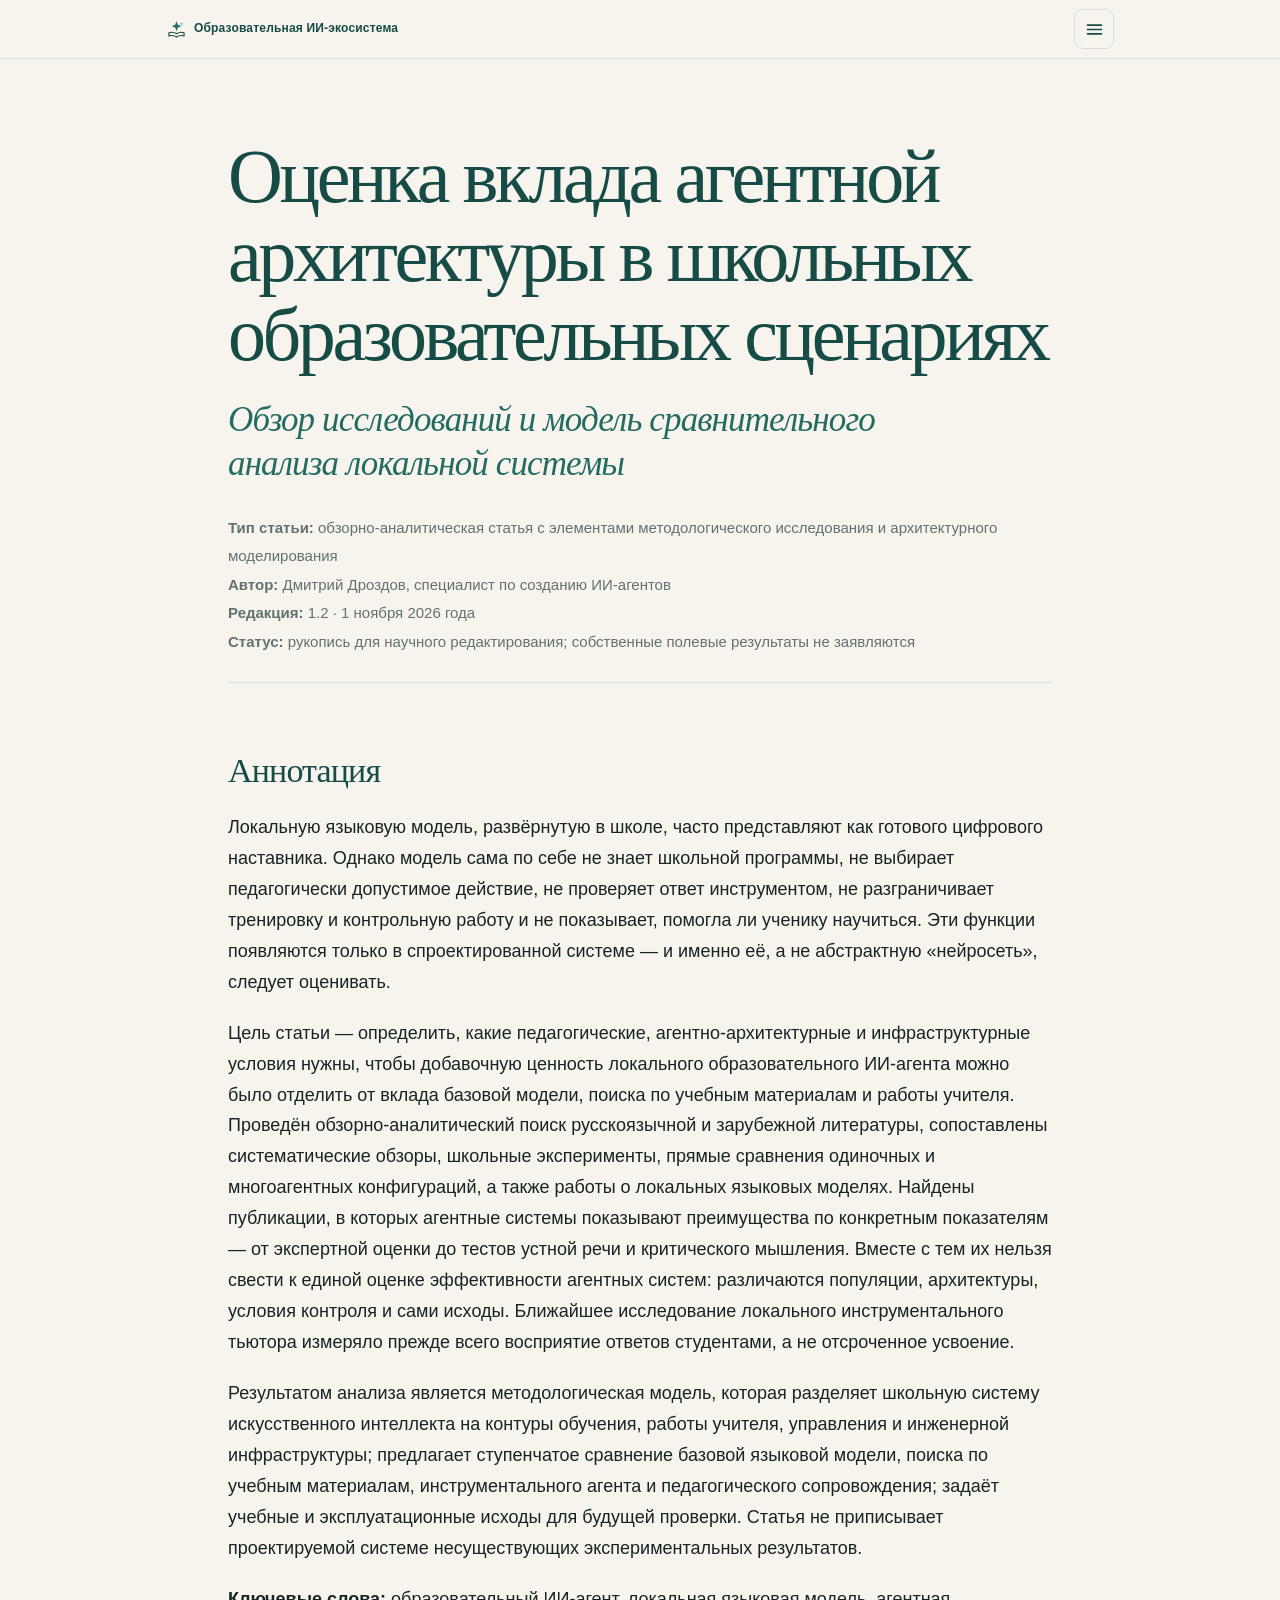
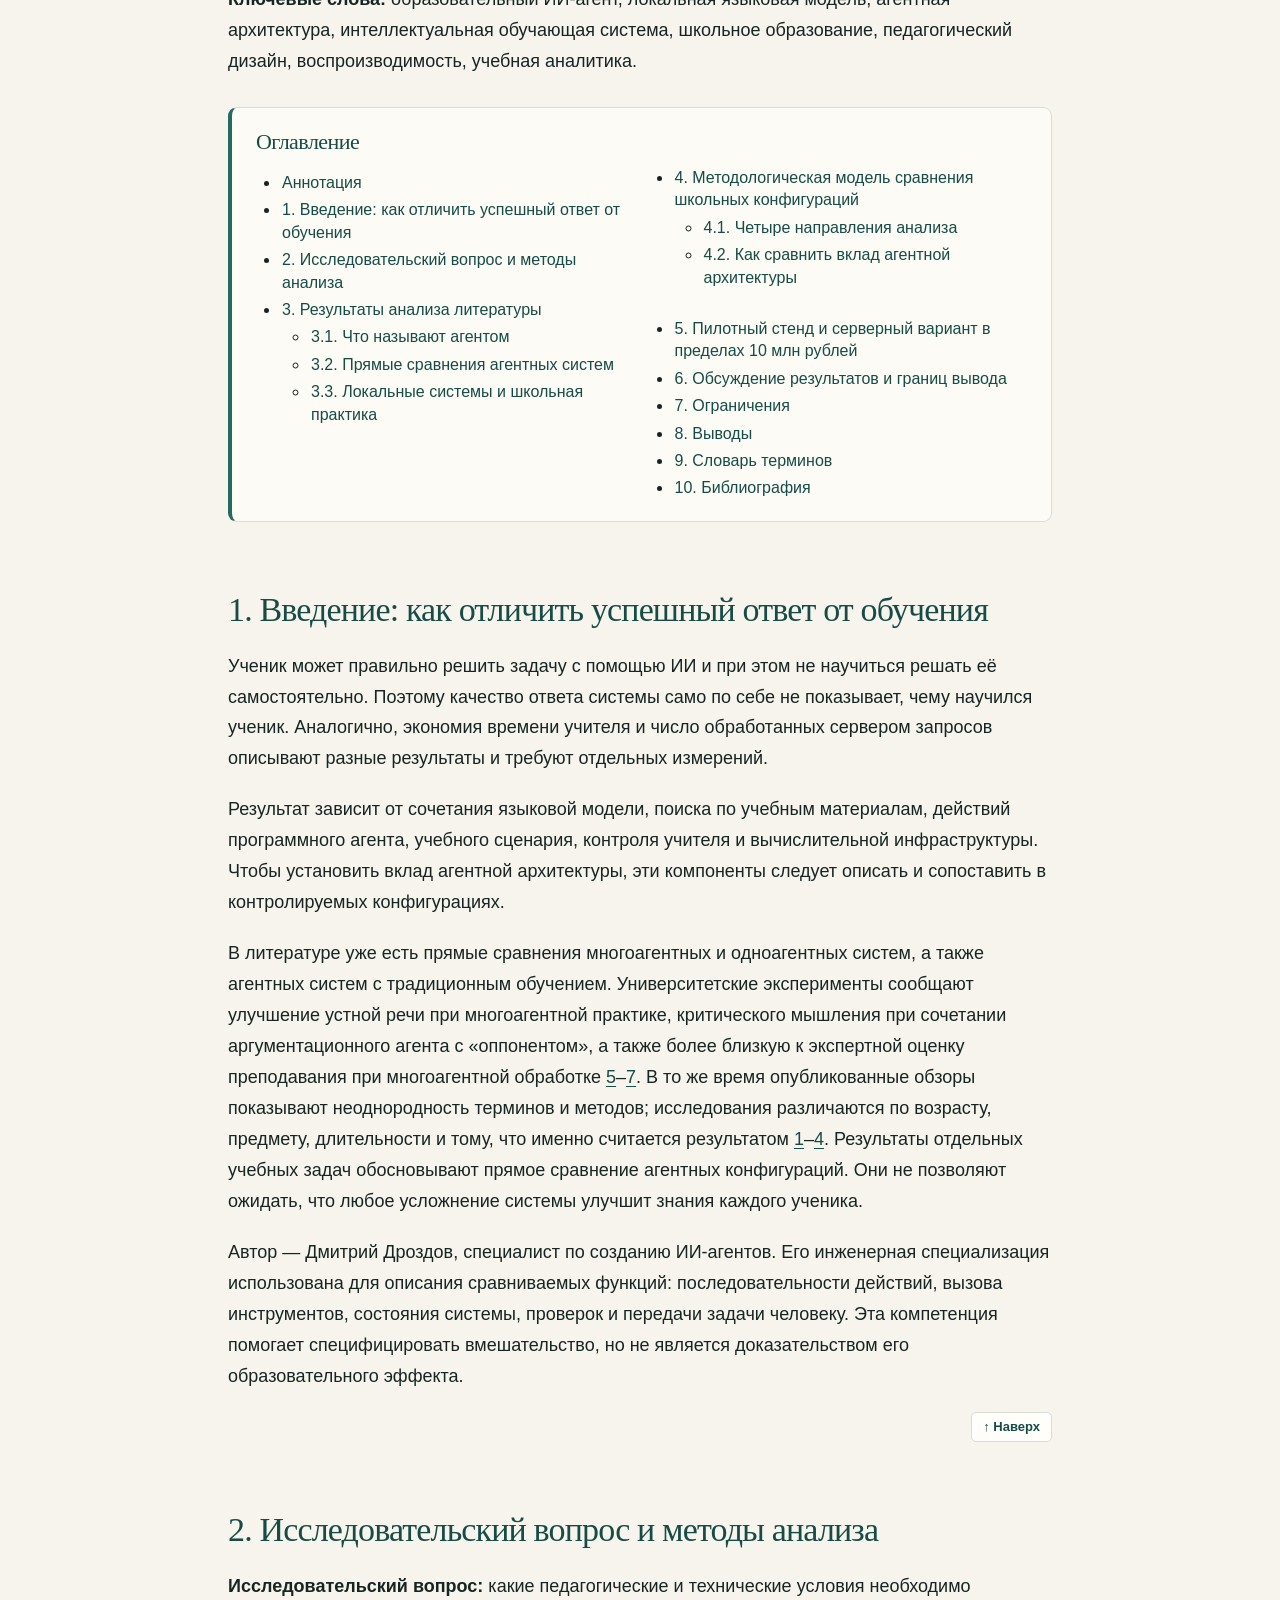
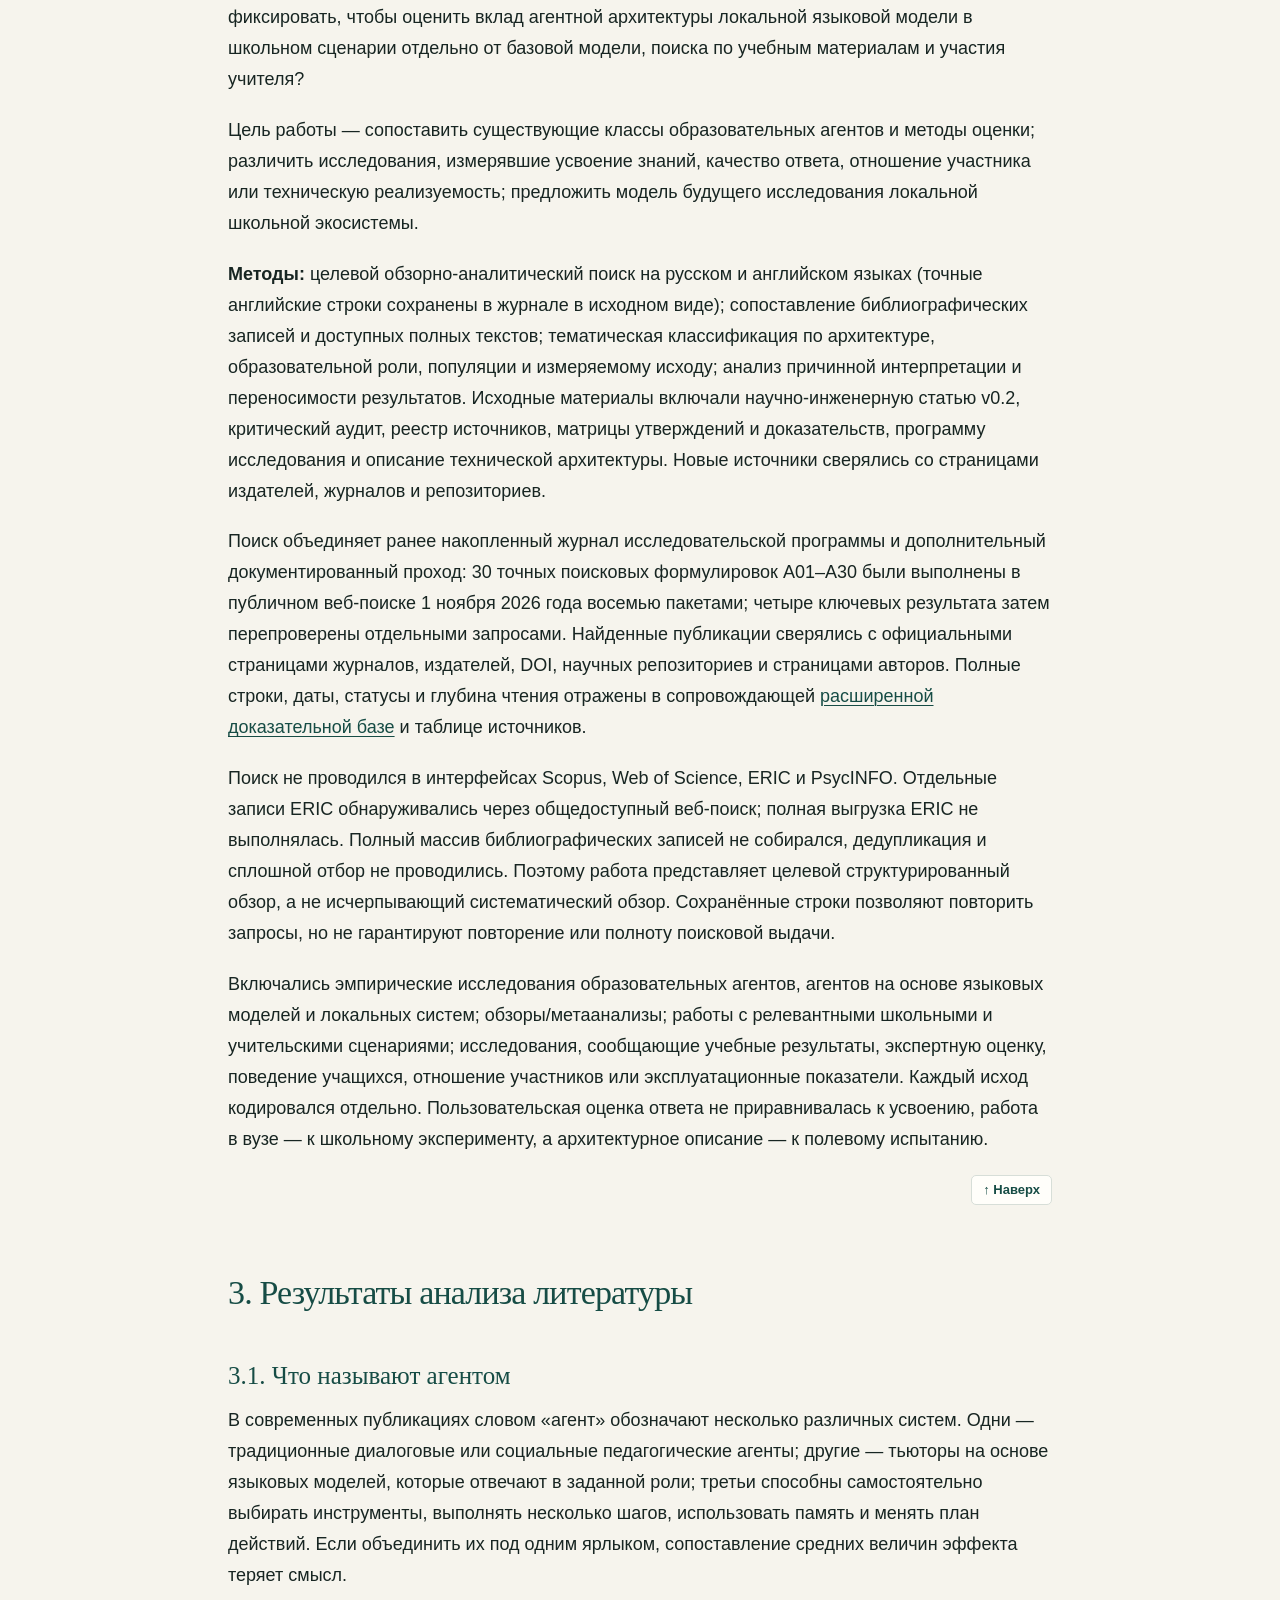
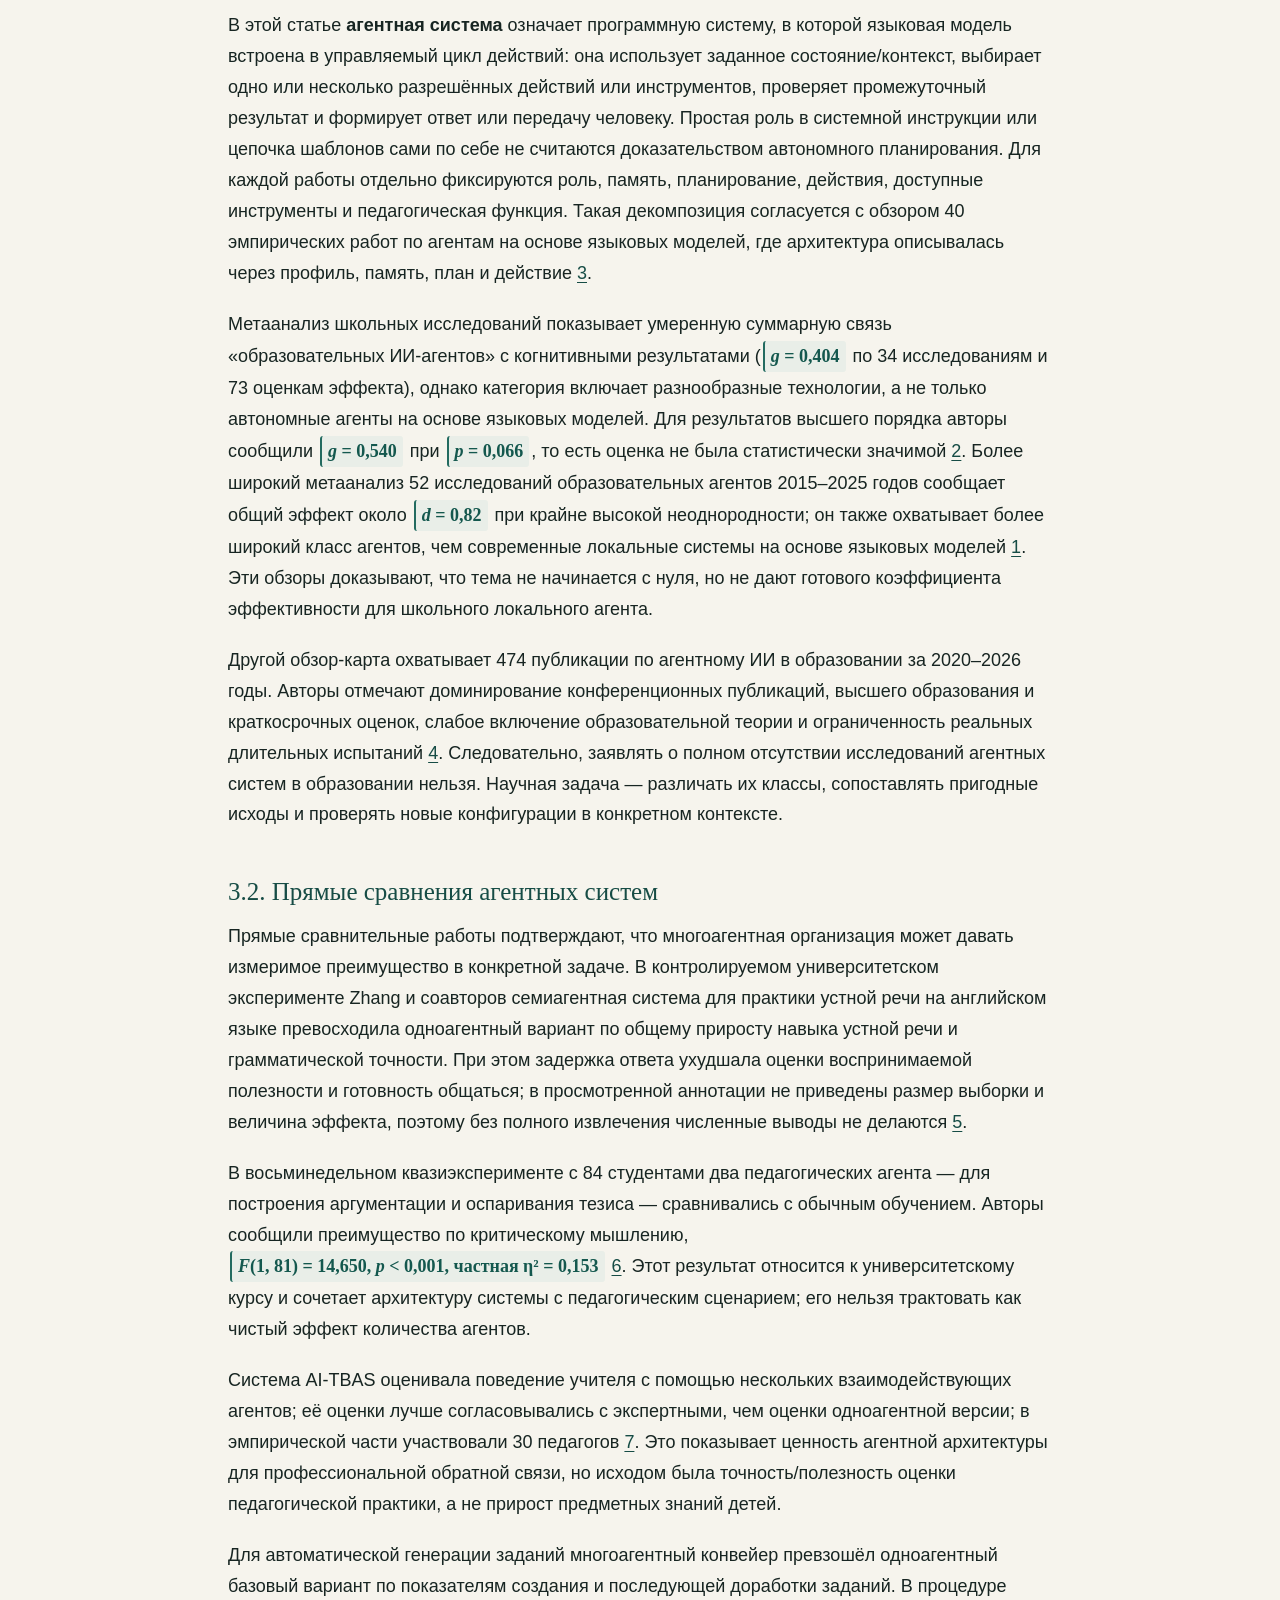
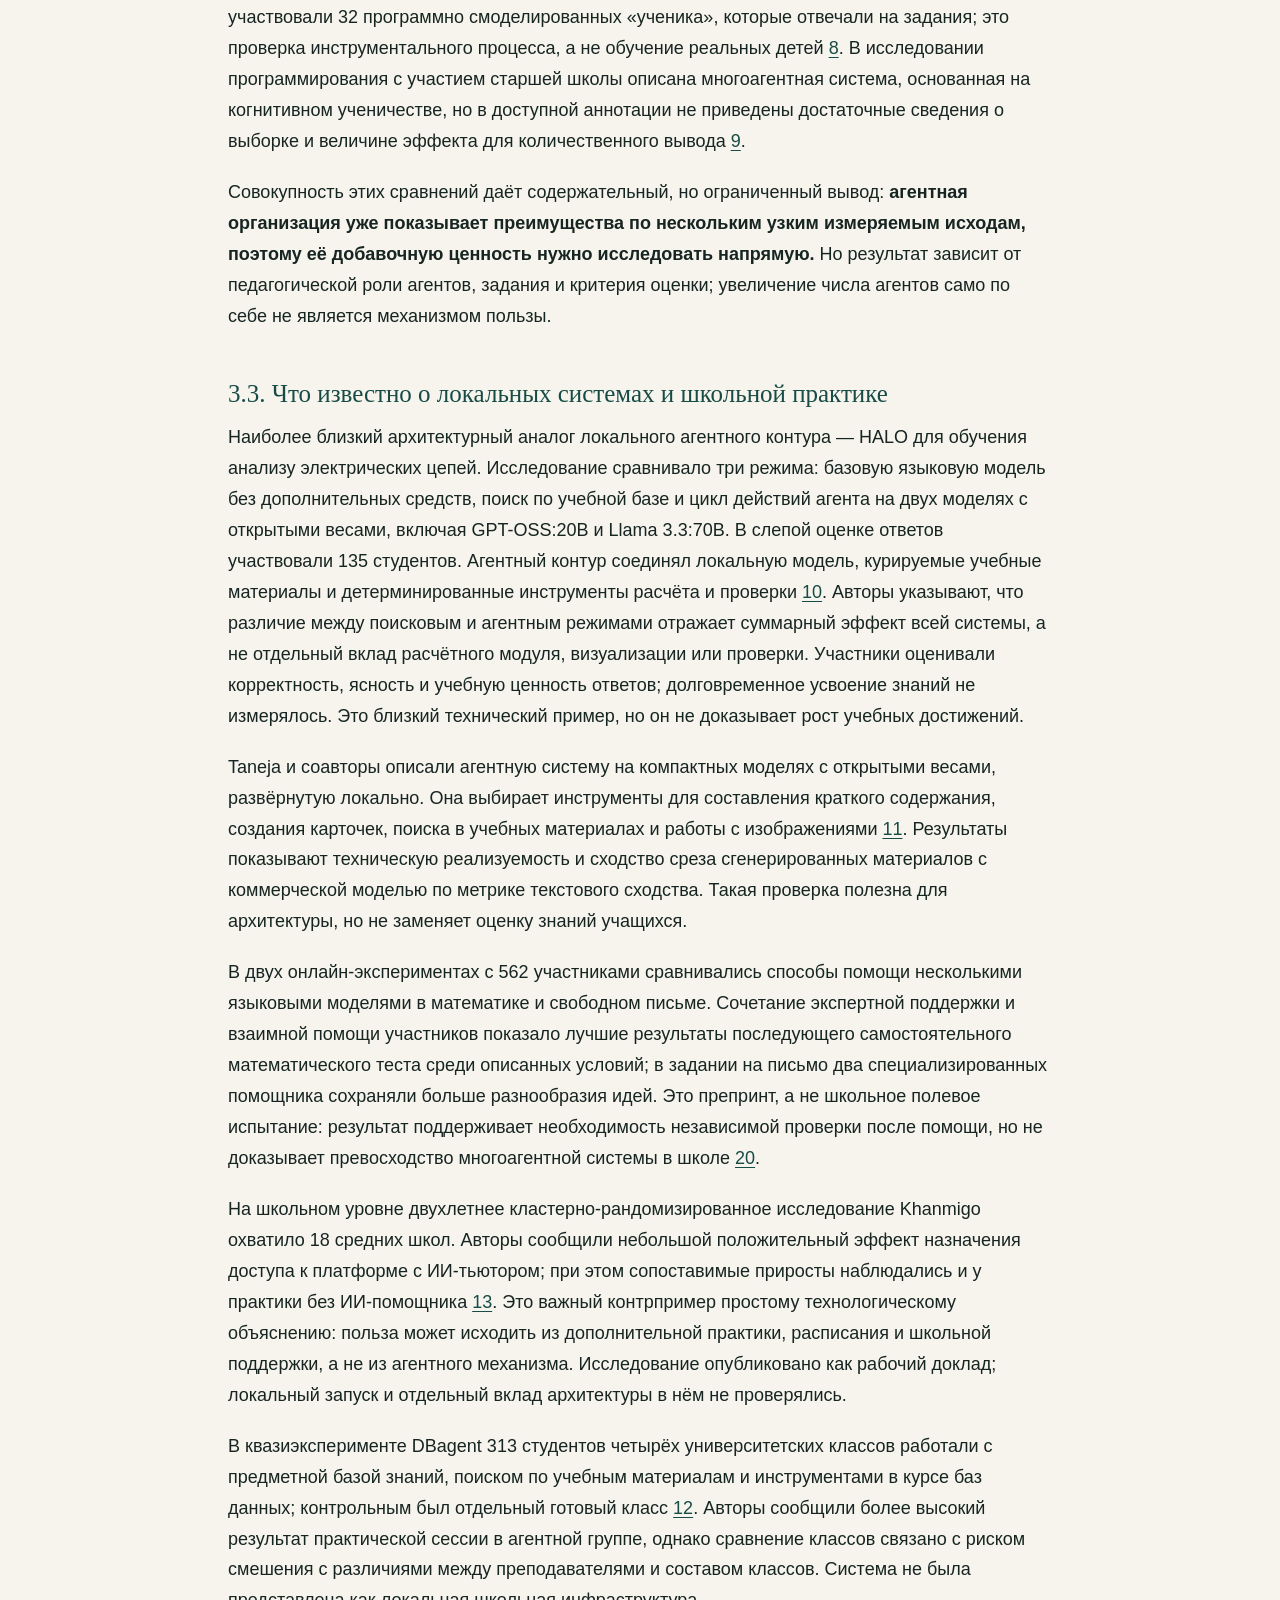
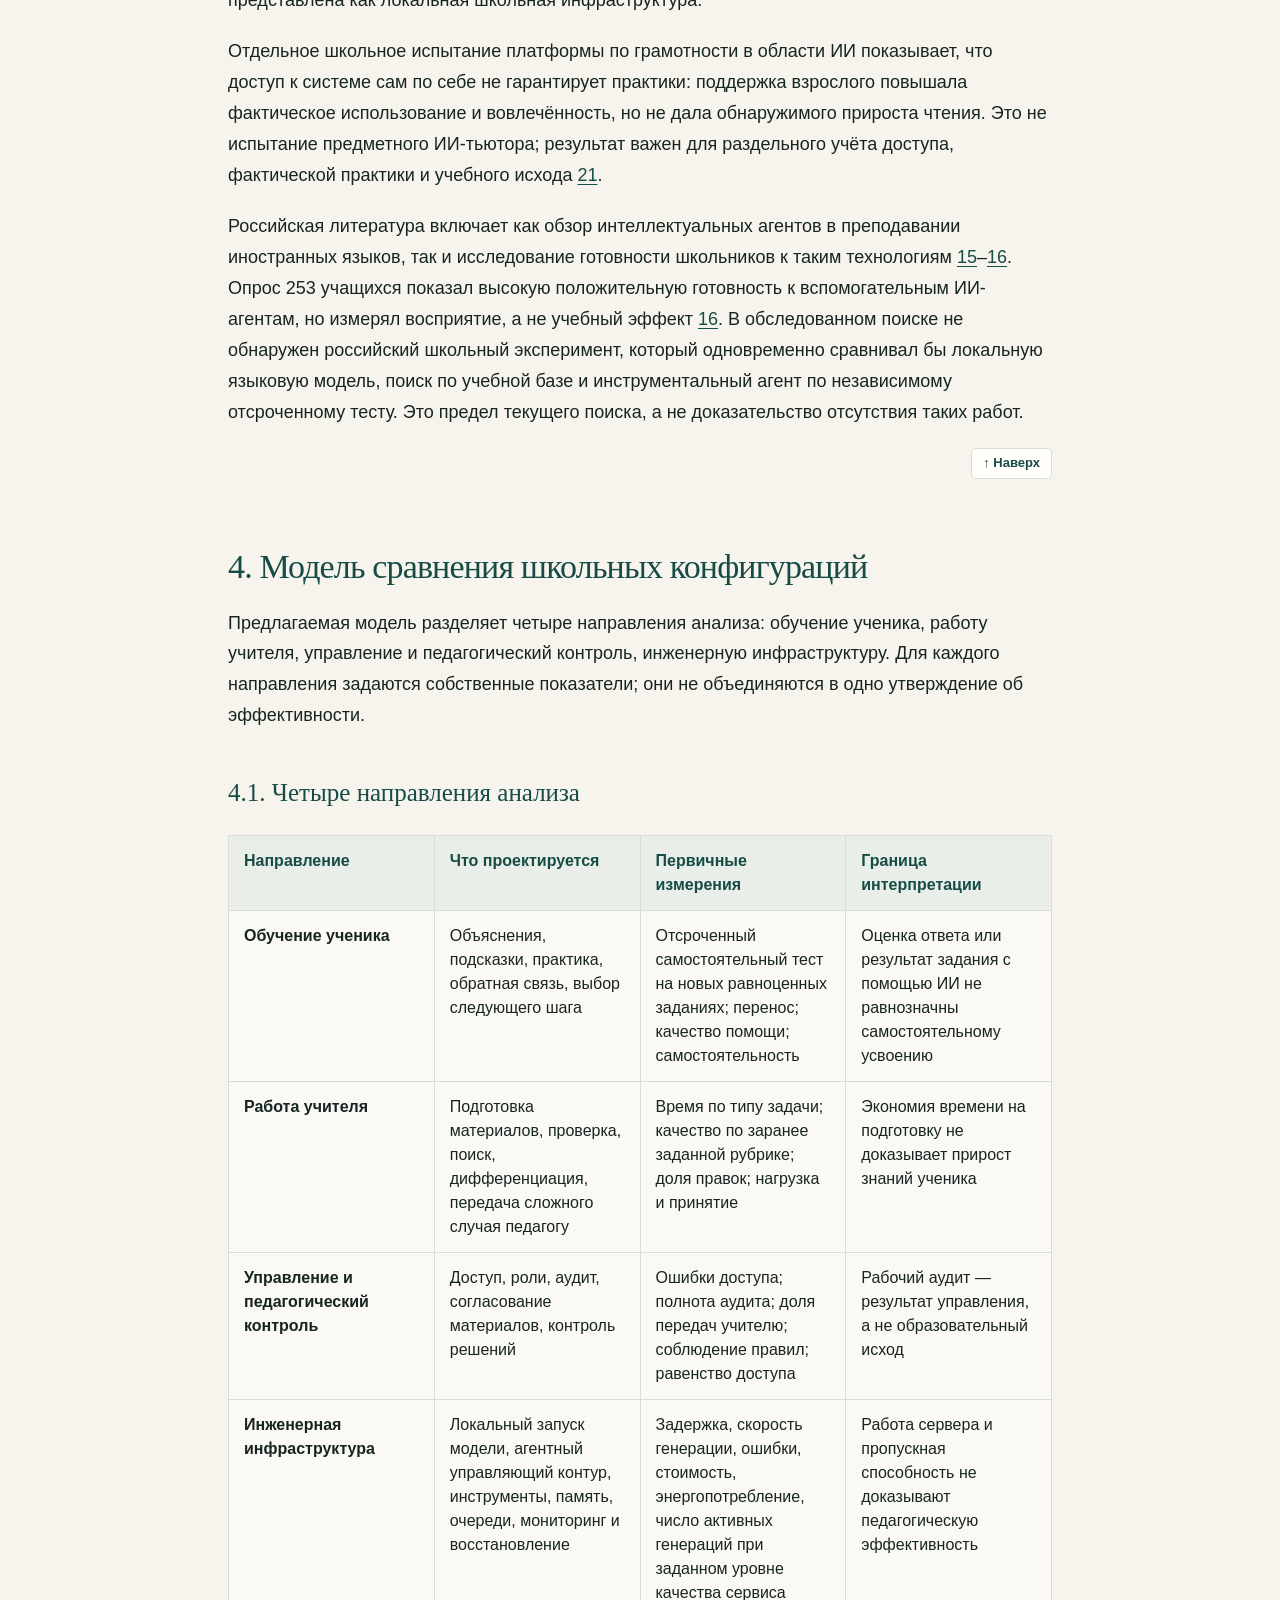
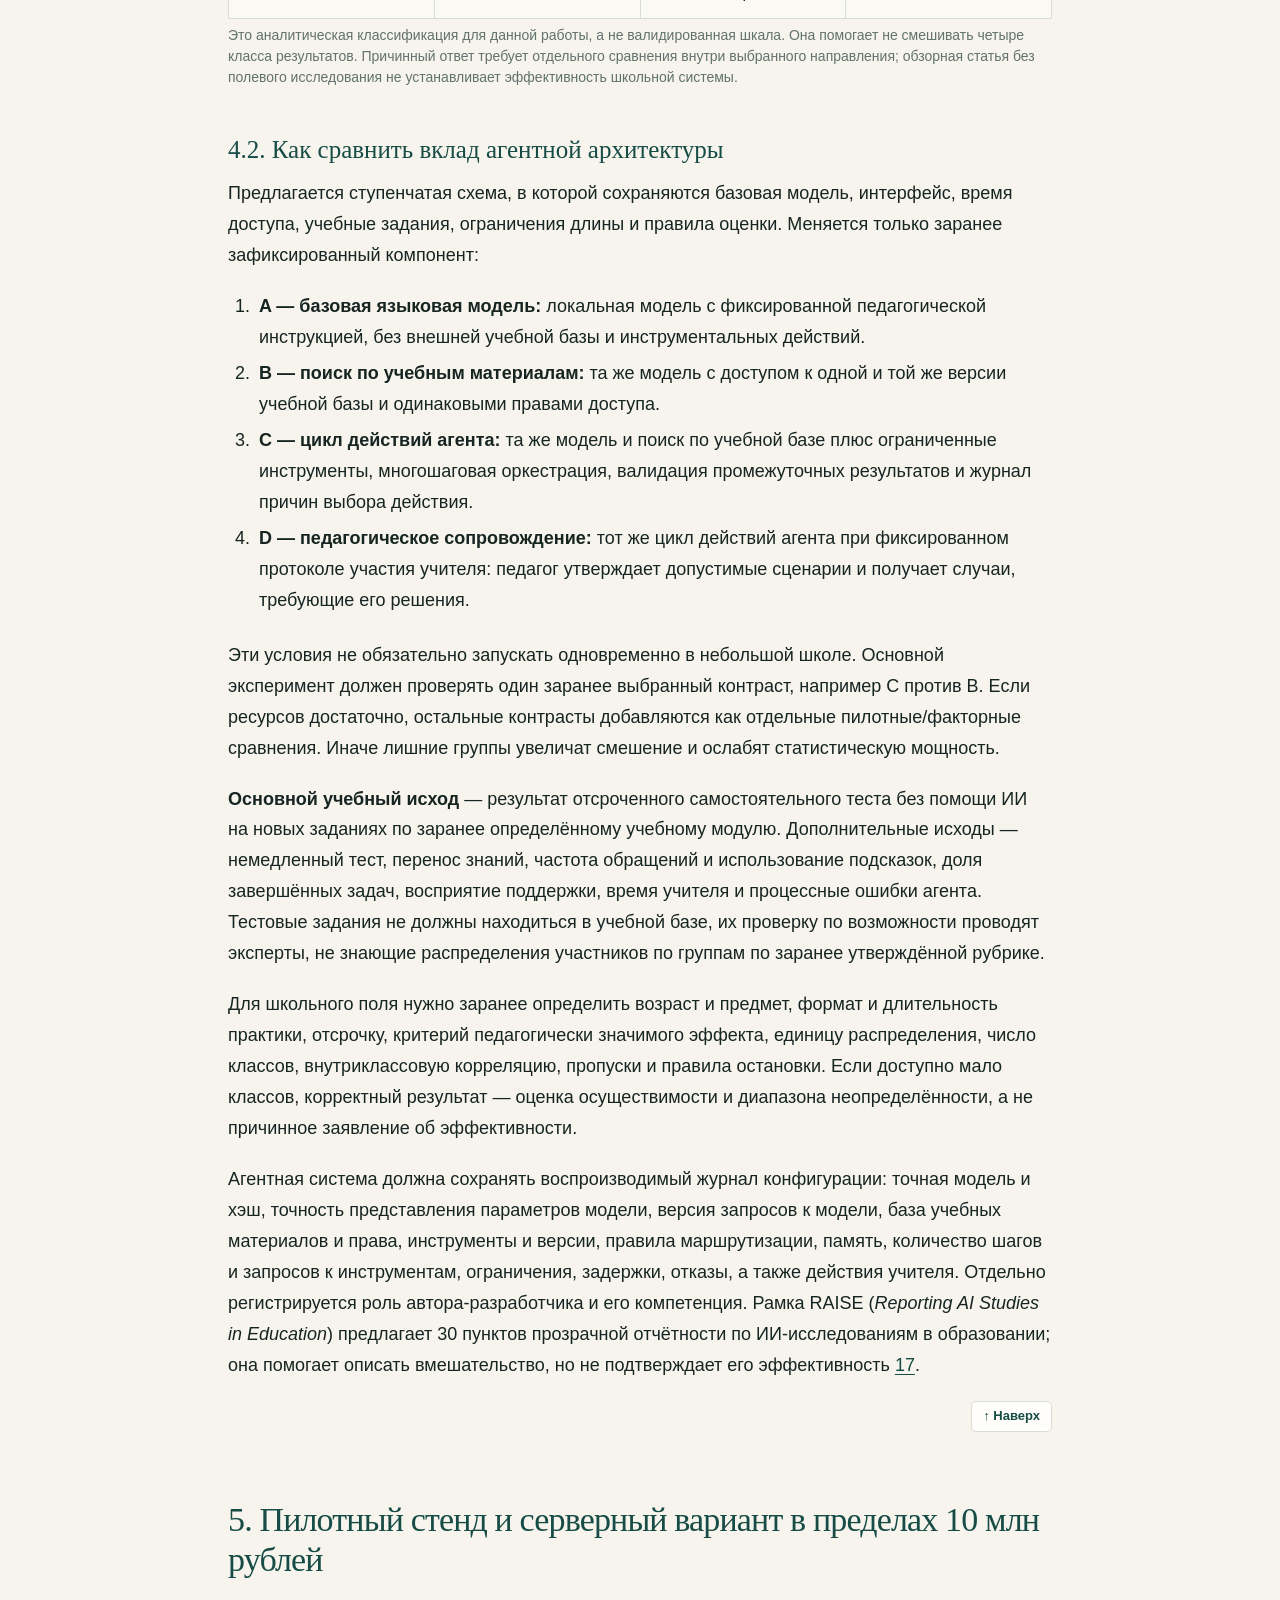
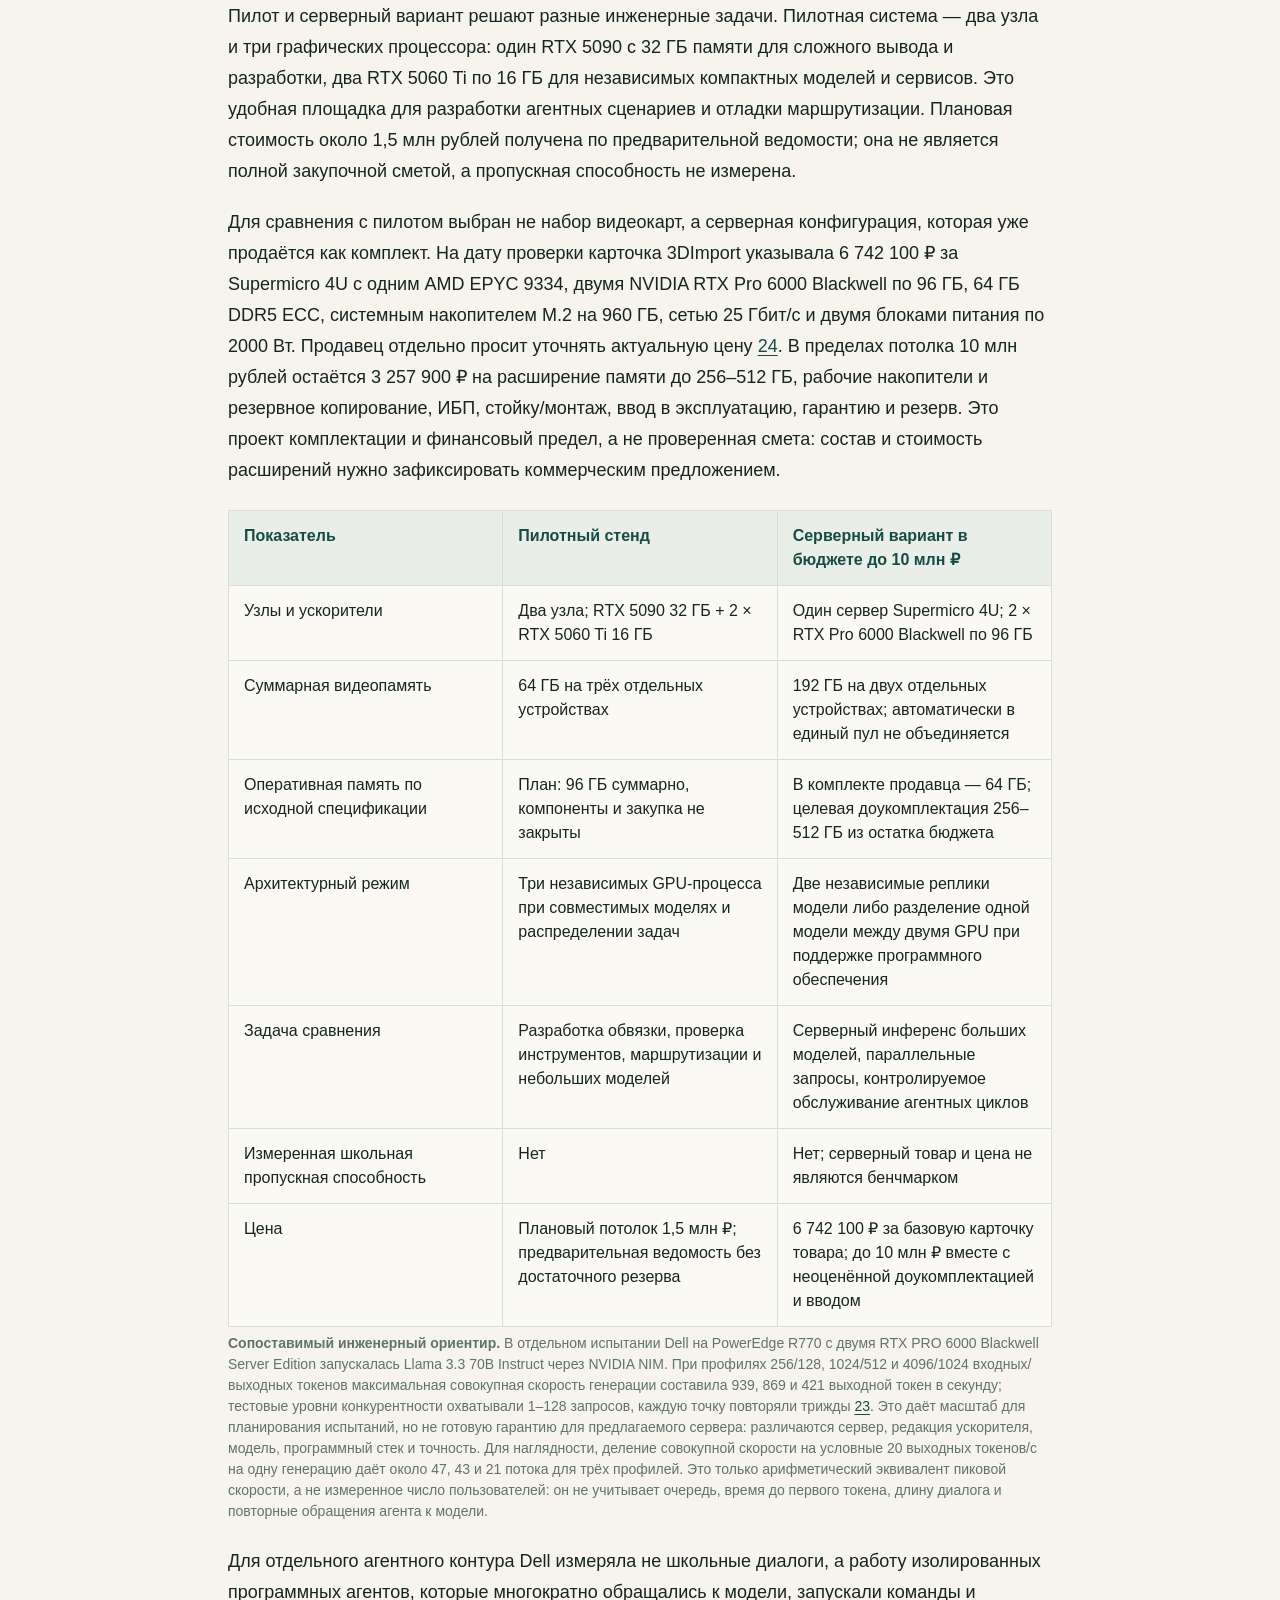
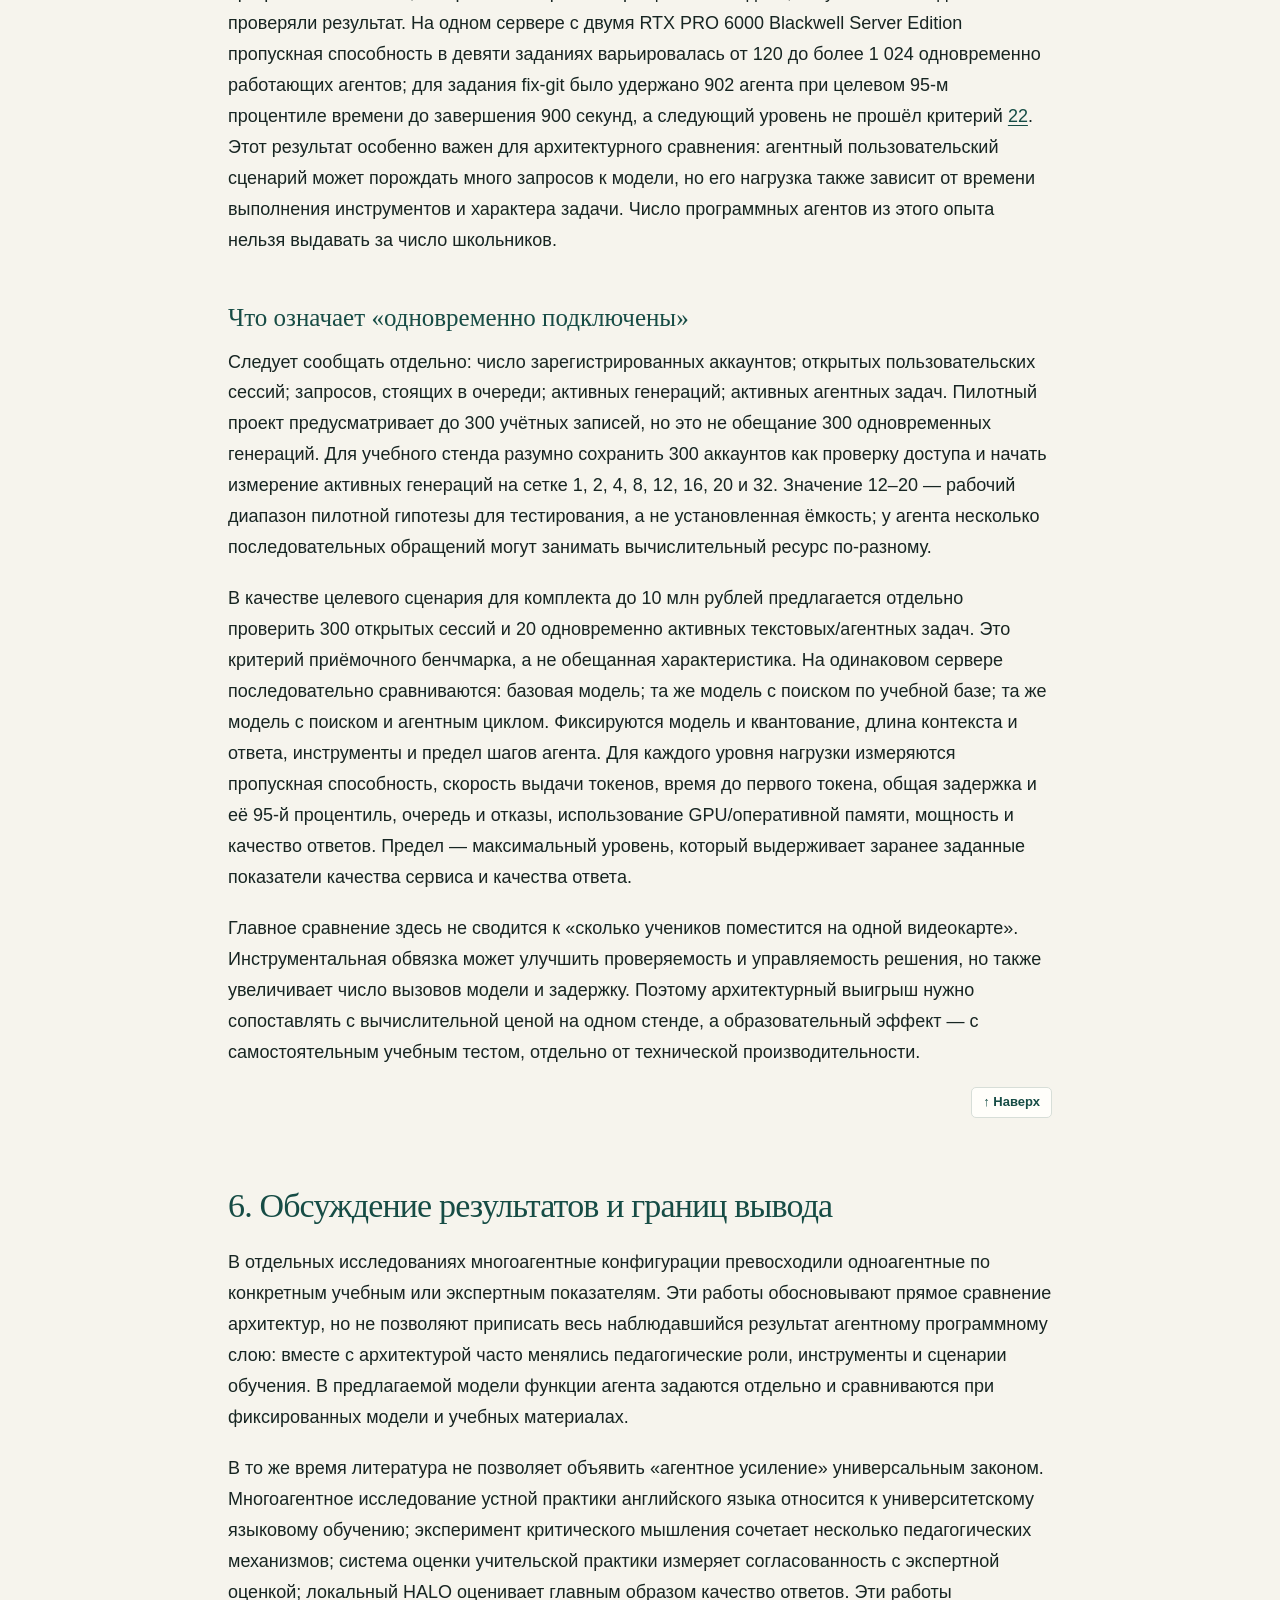
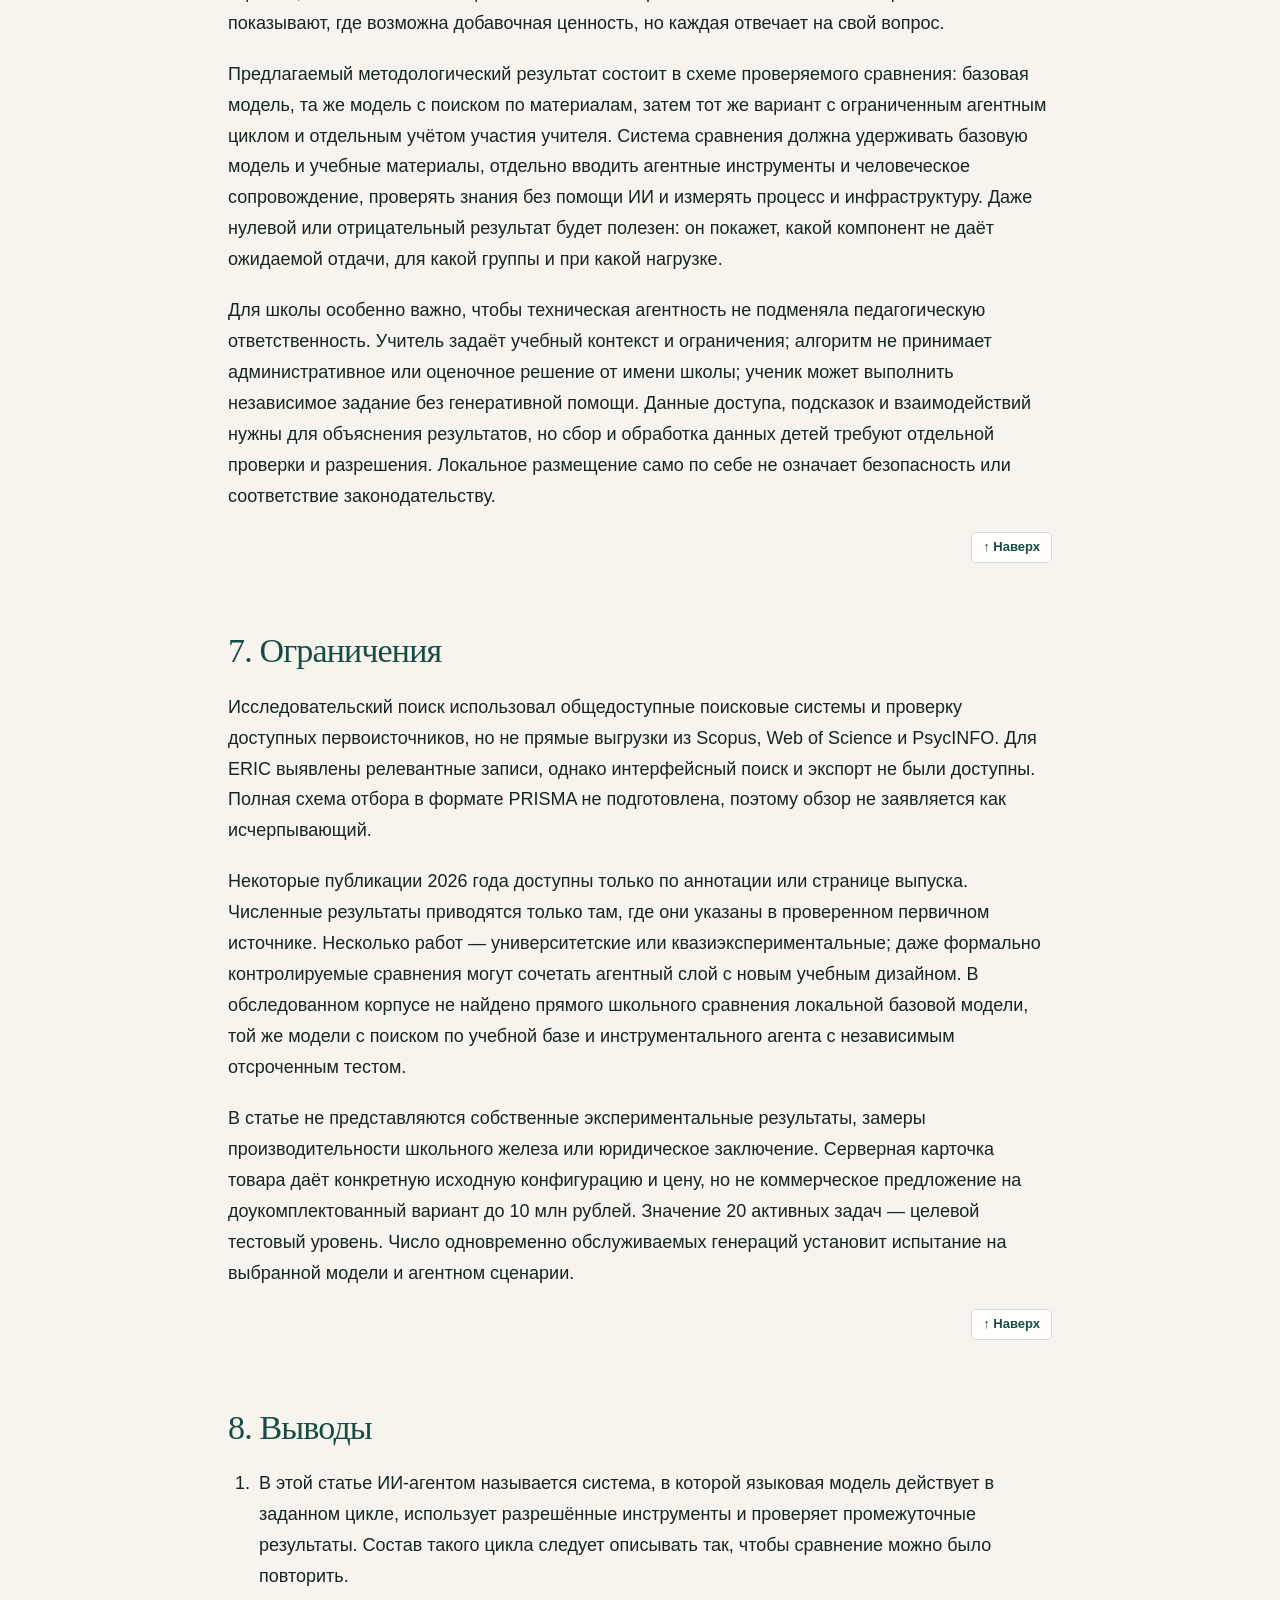
==== commit 2b57c750: "Refresh compact article contents styles" ====
--- a/article-agent-architecture/index.html
+++ b/article-agent-architecture/index.html
@@ -1,4 +1,4 @@
-<!doctype html><html lang="ru"><head><meta charset="utf-8"><meta name="viewport" content="width=device-width, initial-scale=1"><meta name="theme-color" content="#f6f4ed"><meta name="description" content="Статья Дмитрия Дроздова о сравнительном анализе агентной архитектуры в школьных образовательных сценариях."><title>Оценка вклада агентной архитектуры в школьных образовательных сценариях · Образовательная ИИ-экосистема</title><link rel="canonical" href="https://drozdov-dmitry.github.io/school-ai-ecosystem/article-agent-architecture/"><link rel="icon" type="image/svg+xml" href="../images/favicon.svg?v=1"><link rel="stylesheet" href="../css/site.css?v=3"></head><body id="top"><header class="site-nav"><div class="nav-inner"><a class="brand" href="../index.html" aria-label="Образовательная ИИ-экосистема — главная"><img class="brand-mark" src="../images/school-ai-mark.svg?v=2" alt="" aria-hidden="true"><span>Образовательная ИИ-экосистема</span></a><nav class="nav-links desktop-nav" aria-label="Основная навигация"></nav><details class="mobile-menu"><summary aria-label="Открыть меню"><svg viewBox="0 0 24 24" aria-hidden="true"><path d="M4 7h16M4 12h16M4 17h16"/></svg></summary><nav class="mobile-menu-panel" aria-label="Навигация по сайту"><a href="../article-agent-architecture/" aria-current="page">Агентная архитектура в школе</a><a href="../research/">Исследовательская база</a><a href="https://drozdov-dmitry.github.io/">Об авторе</a><a href="../article-ltg/">От диалога к развитию школы</a><a href="../economic-evaluation/">Экономика школьного ИИ</a></nav></details></div></header><main class="page"><article><h1 id="оценка-вклада-агентной-архитектуры-в-школьных-образовательных-сценариях">Оценка вклада агентной архитектуры в школьных образовательных сценариях</h1>
+<!doctype html><html lang="ru"><head><meta charset="utf-8"><meta name="viewport" content="width=device-width, initial-scale=1"><meta name="theme-color" content="#f6f4ed"><meta name="description" content="Статья Дмитрия Дроздова о сравнительном анализе агентной архитектуры в школьных образовательных сценариях."><title>Оценка вклада агентной архитектуры в школьных образовательных сценариях · Образовательная ИИ-экосистема</title><link rel="canonical" href="https://drozdov-dmitry.github.io/school-ai-ecosystem/article-agent-architecture/"><link rel="icon" type="image/svg+xml" href="../images/favicon.svg?v=1"><link rel="stylesheet" href="../css/site.css?v=6"></head><body id="top"><header class="site-nav"><div class="nav-inner"><a class="brand" href="../index.html" aria-label="Образовательная ИИ-экосистема — главная"><img class="brand-mark" src="../images/school-ai-mark.svg?v=2" alt="" aria-hidden="true"><span>Образовательная ИИ-экосистема</span></a><nav class="nav-links desktop-nav" aria-label="Основная навигация"></nav><details class="mobile-menu"><summary aria-label="Открыть меню"><svg viewBox="0 0 24 24" aria-hidden="true"><path d="M4 7h16M4 12h16M4 17h16"/></svg></summary><nav class="mobile-menu-panel" aria-label="Навигация по сайту"><a href="../article-agent-architecture/" aria-current="page">Агентная архитектура в школе</a><a href="../research/">Исследовательская база</a><a href="https://drozdov-dmitry.github.io/">Об авторе</a><a href="../article-ltg/">От диалога к развитию школы</a><a href="../economic-evaluation/">Экономика школьного ИИ</a></nav></details></div></header><main class="page"><article><h1 id="оценка-вклада-агентной-архитектуры-в-школьных-образовательных-сценариях">Оценка вклада агентной архитектуры в школьных образовательных сценариях</h1>
 <h2 id="обзор-исследований-и-модель-сравнительного-анализа-локальной-системы">Обзор исследований и модель сравнительного анализа локальной системы</h2>
 <p><strong>Тип статьи:</strong> обзорно-аналитическая статья с элементами методологического исследования и архитектурного моделирования<br />
 <strong>Автор:</strong> Дмитрий Дроздов, специалист по созданию ИИ-агентов<br />
--- a/css/site.css
+++ b/css/site.css
@@ -57,10 +57,10 @@
 @media(prefers-reduced-motion:reduce){.publication-card,.publication-card .card-action::after{transition:none}}
 
 /* Reading aids for article pages */
-.article-toc{margin:30px 0 40px;padding:21px 24px;background:rgba(255,254,250,.72);border:1px solid var(--line);border-left:4px solid var(--teal);border-radius:9px}
-.article-toc h2{font-size:23px!important;margin:0 0 12px!important}
+.article-toc{margin:30px 0 40px;padding:21px 24px;background:rgba(255,254,250,.72);border:1px solid var(--line);border-left:4px solid var(--teal);border-radius:9px;font-size:16px;line-height:1.45}
+.article-toc h2{font-size:22px!important;margin:0 0 12px!important}
 .article-toc>ol,.article-toc>ul{margin:0!important;padding-left:24px!important;columns:2;column-gap:38px}
-.article-toc li{break-inside:avoid;margin:5px 0!important;padding-left:2px!important}
+.article-toc li{break-inside:avoid;margin:5px 0!important;padding-left:2px!important;line-height:1.4}
 .article-toc li ul{columns:1}.article-toc .toc-sub{padding-left:18px!important;font-size:.92em;color:var(--muted)}
 .article-toc a{text-decoration:none}
 .article-toc a:hover{text-decoration:underline}
@@ -75,4 +75,4 @@
 .table-scroll.has-note{margin-bottom:5px!important}
 .page table+.table-note{margin-top:-28px!important}.page .table-scroll+.table-note{margin-top:-22px!important}.page .table-note{font-size:14px;line-height:1.5;color:var(--muted);margin-bottom:24px!important}
 .page .reference{scroll-margin-top:90px}
-@media(max-width:680px){.article-toc{padding:17px 18px;margin:23px 0 30px}.article-toc ol,.article-toc ul{columns:1}.chapter-up{margin-bottom:17px!important}.page .table-note{font-size:13px}}
+@media(max-width:680px){.article-toc{padding:17px 18px;margin:23px 0 30px;font-size:15px}.article-toc ol,.article-toc ul{columns:1}.chapter-up{margin-bottom:17px!important}.page .table-note{font-size:13px}}
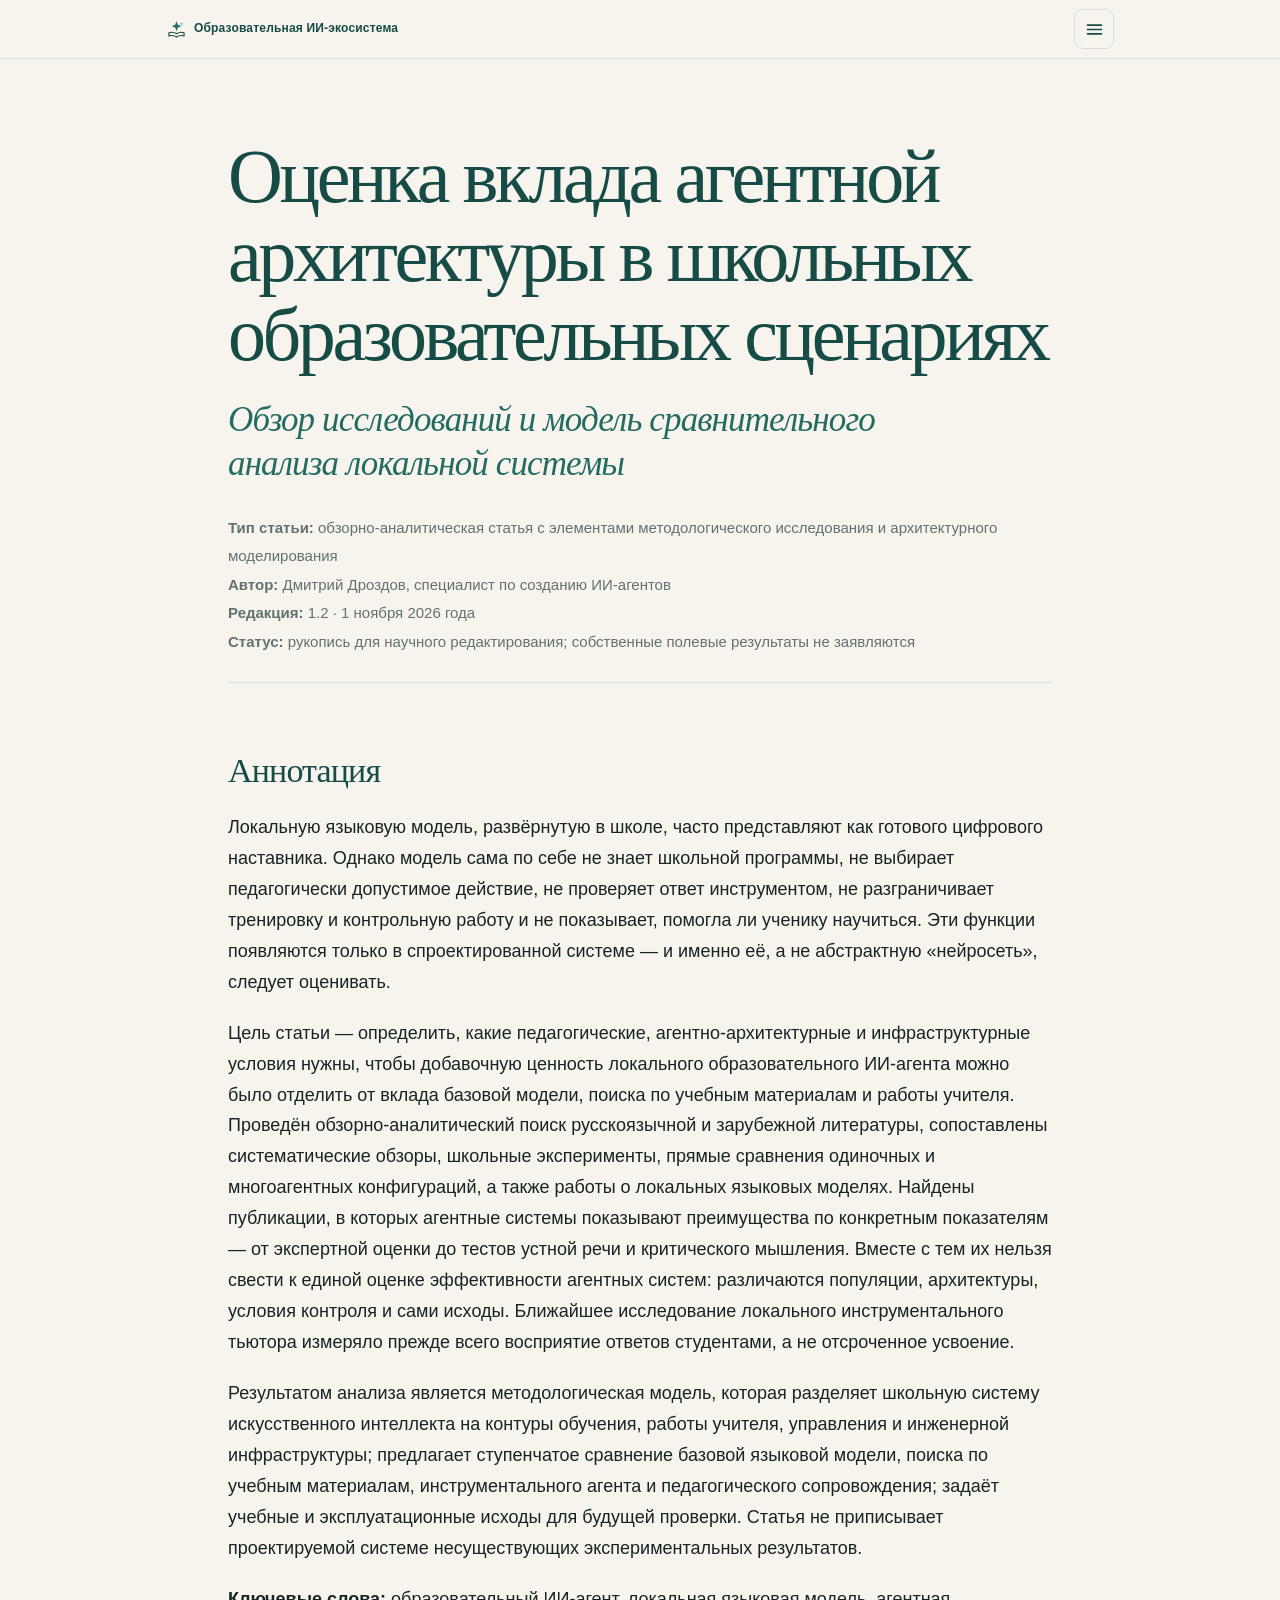
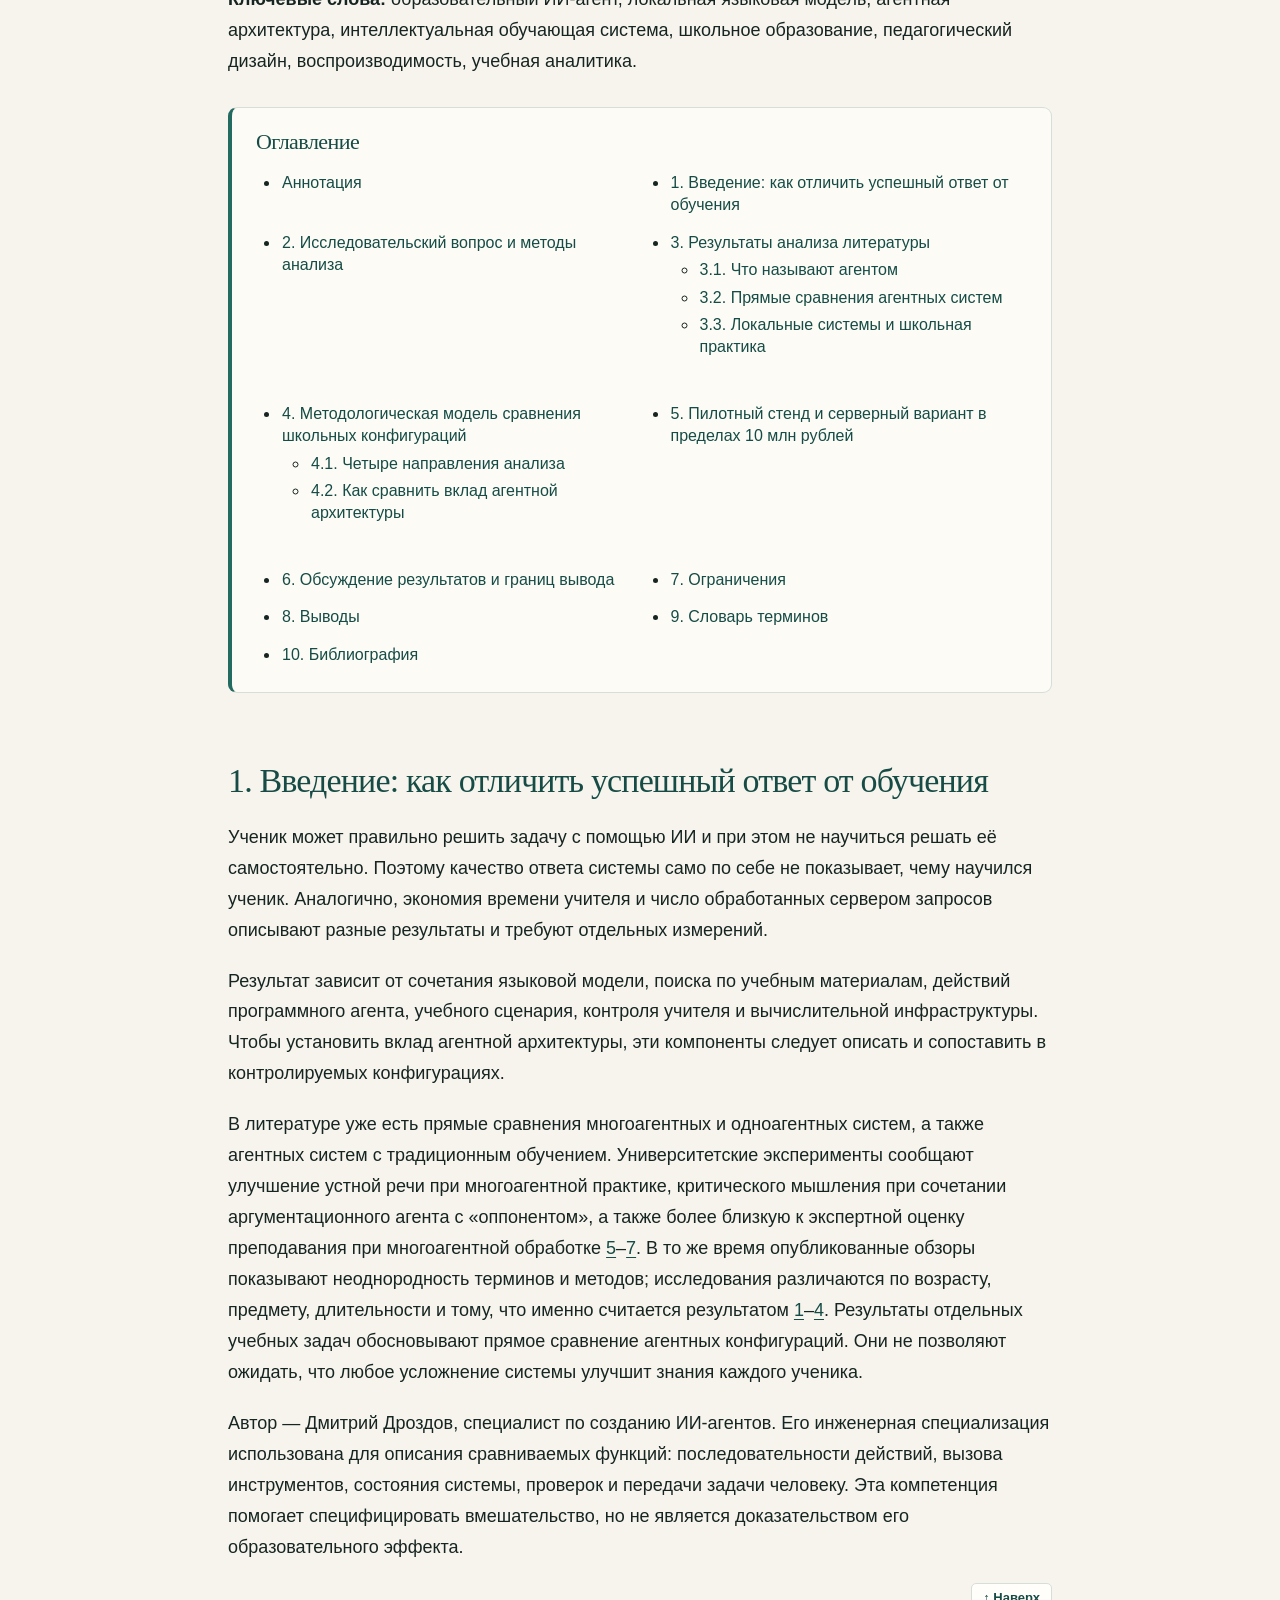
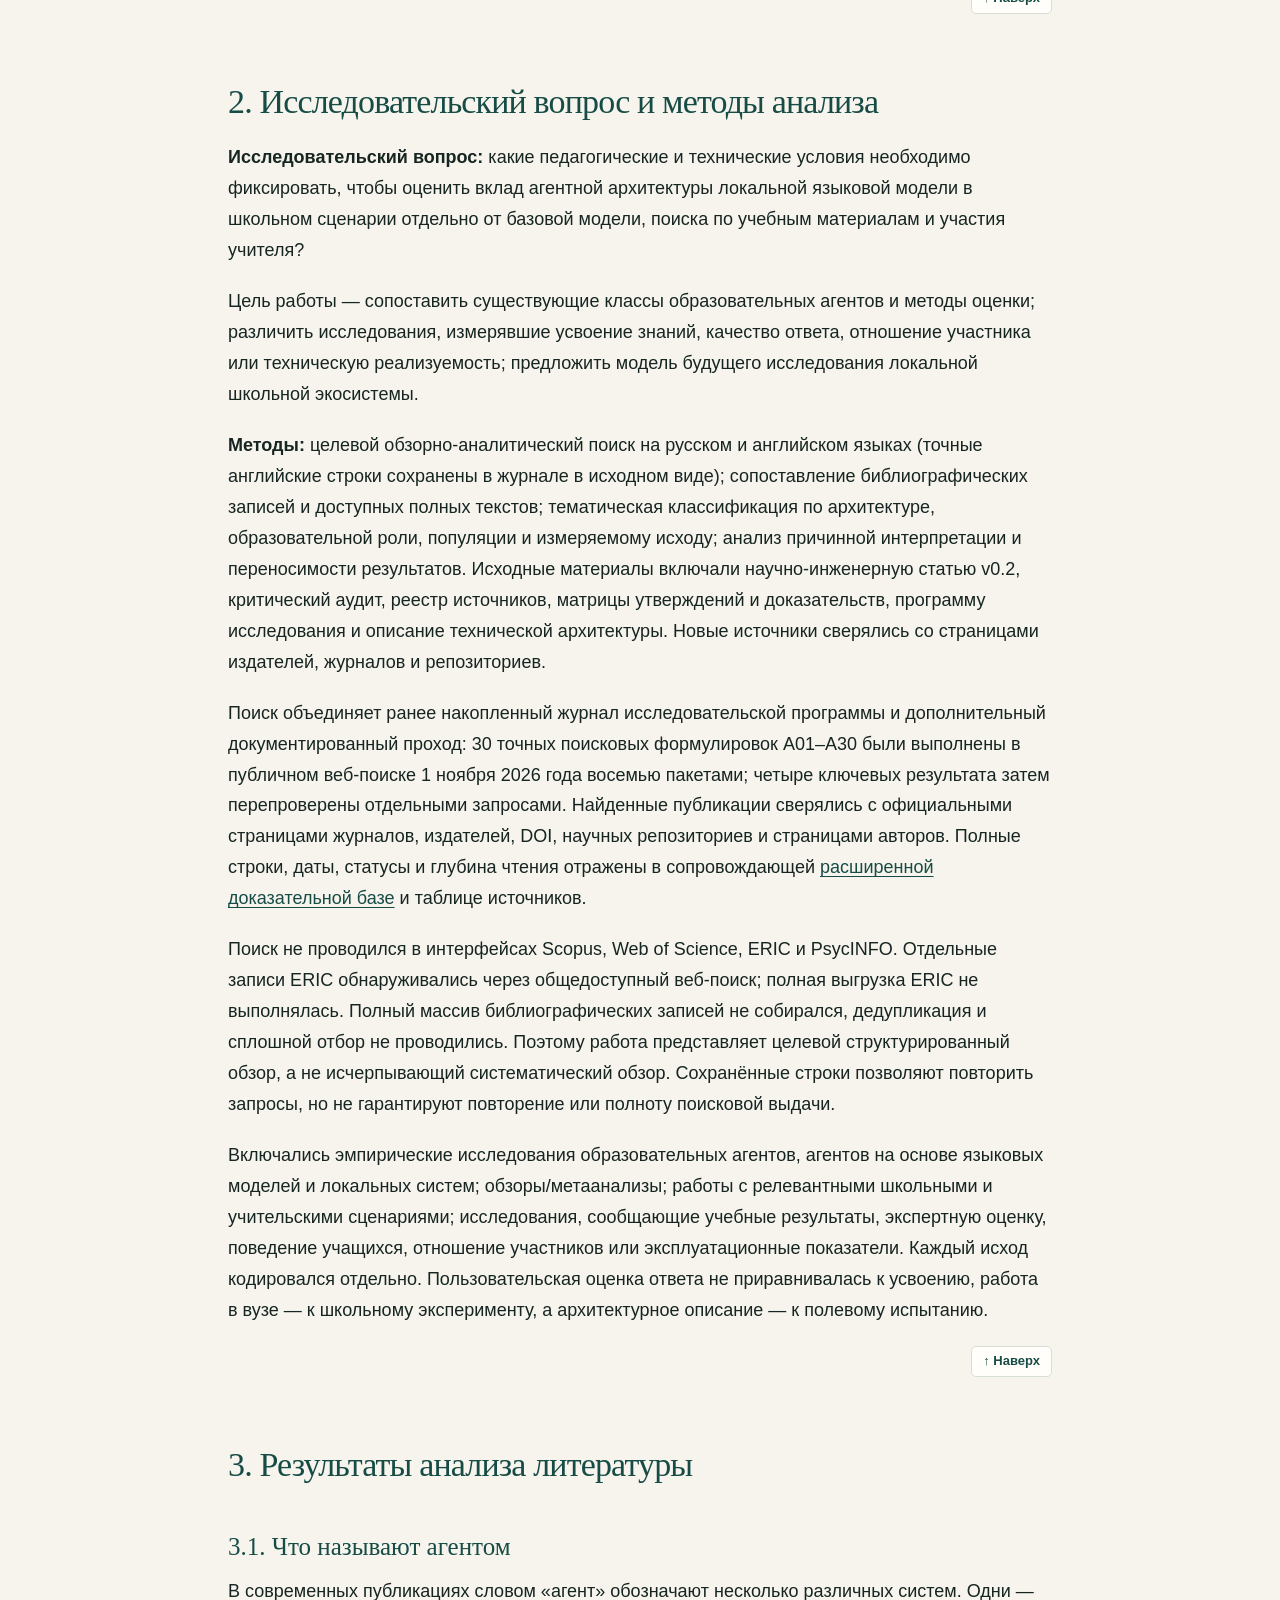
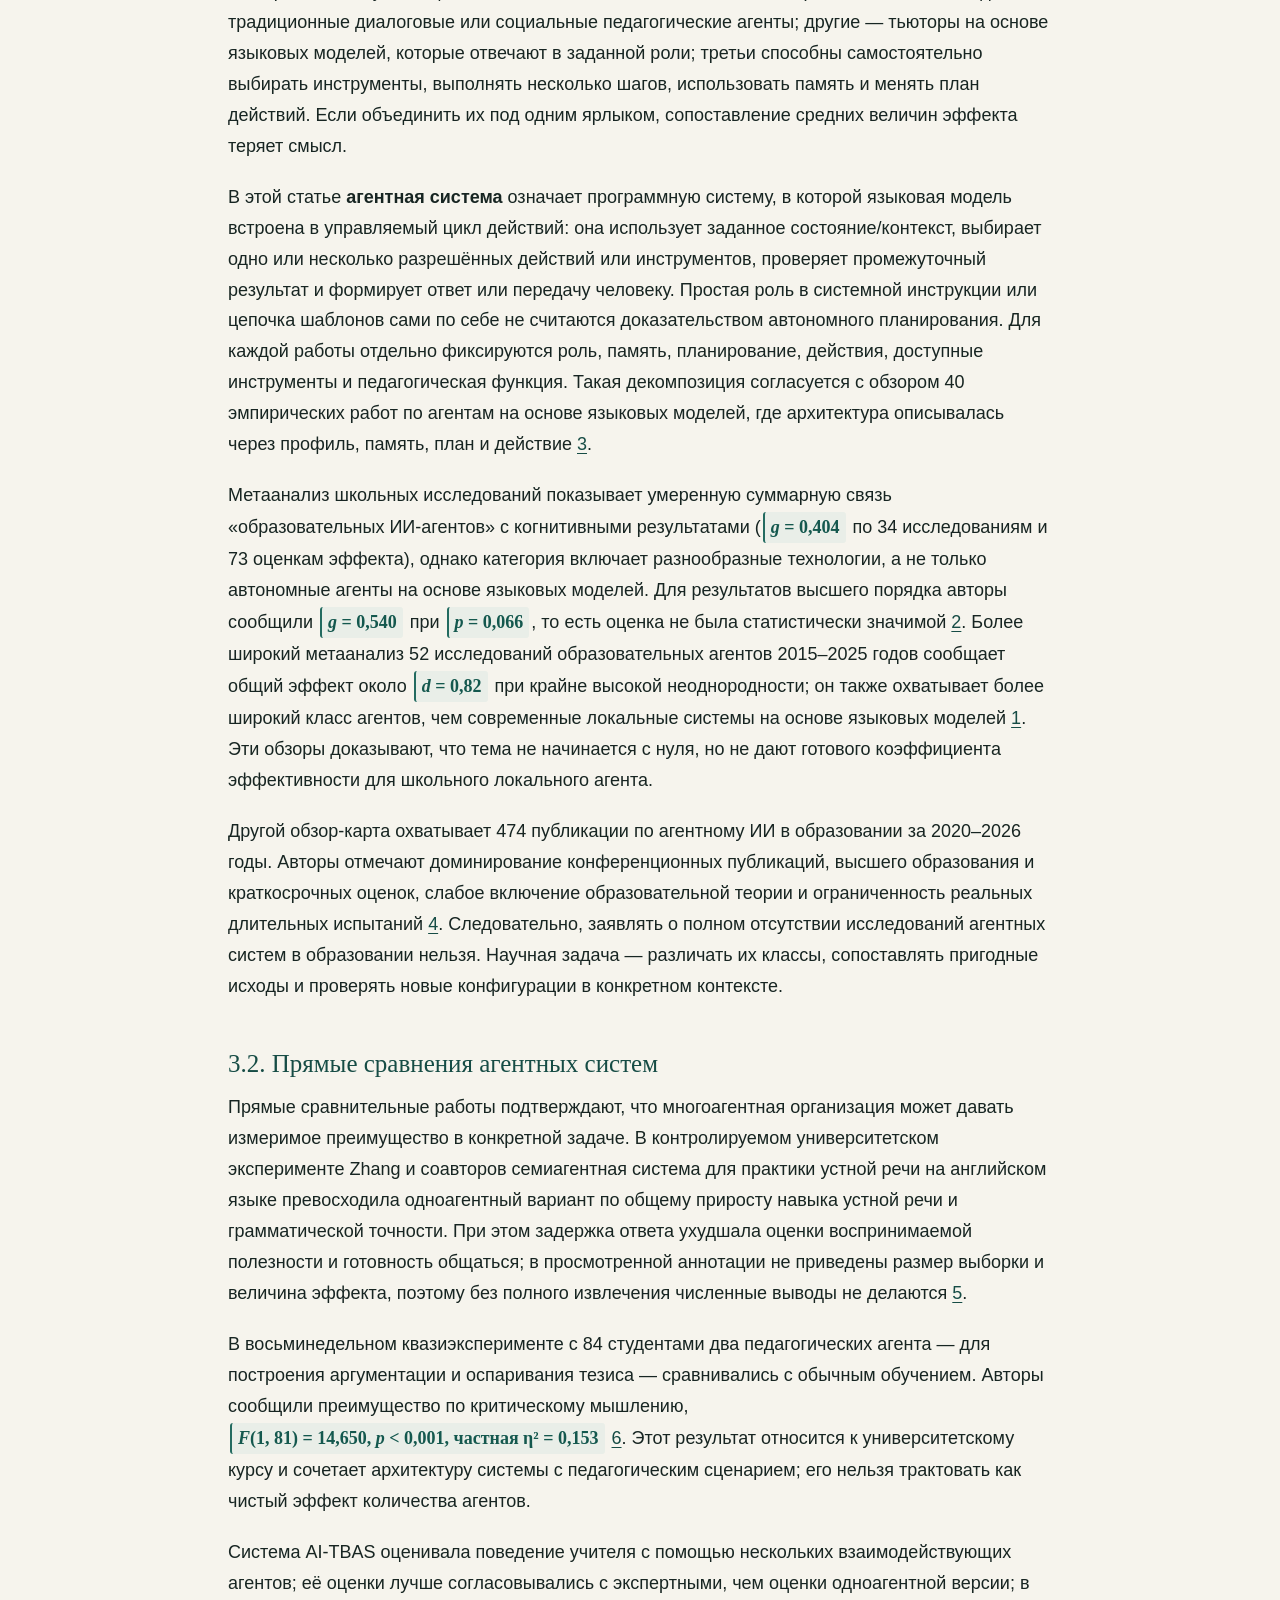
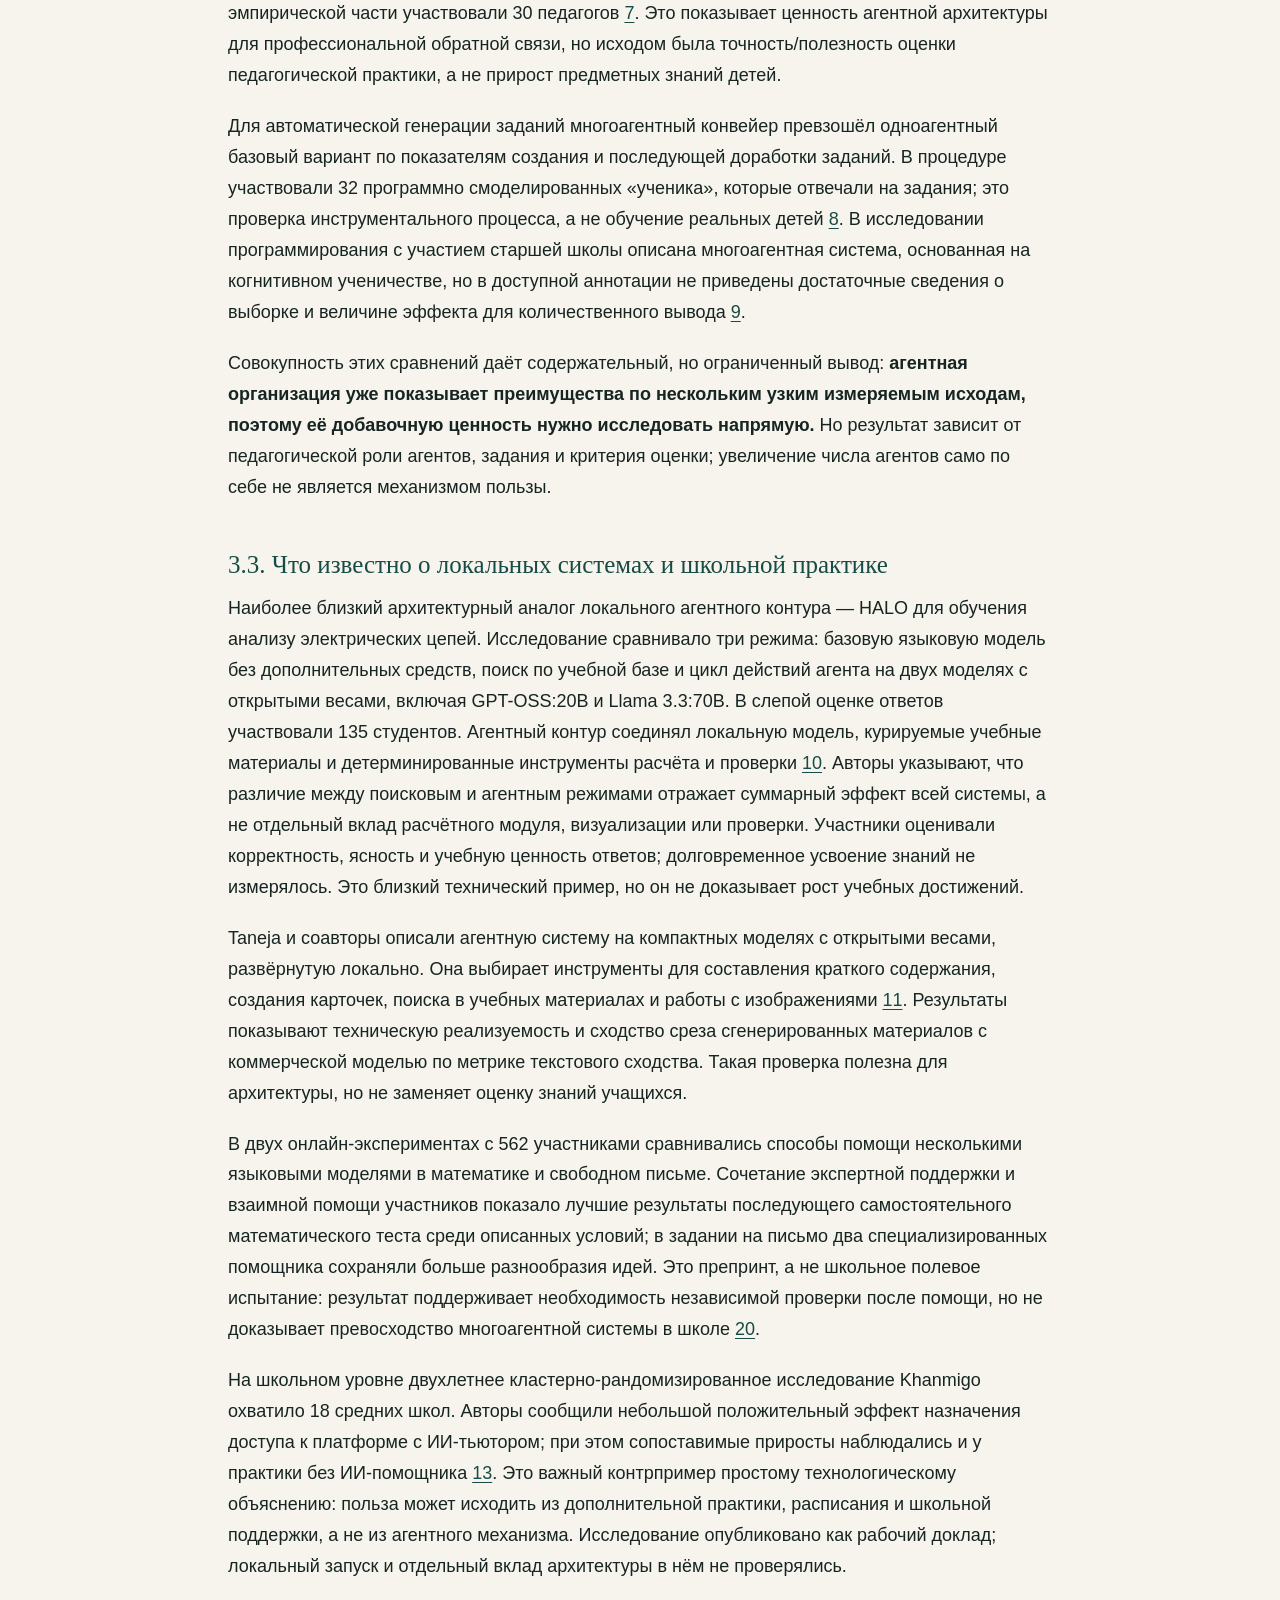
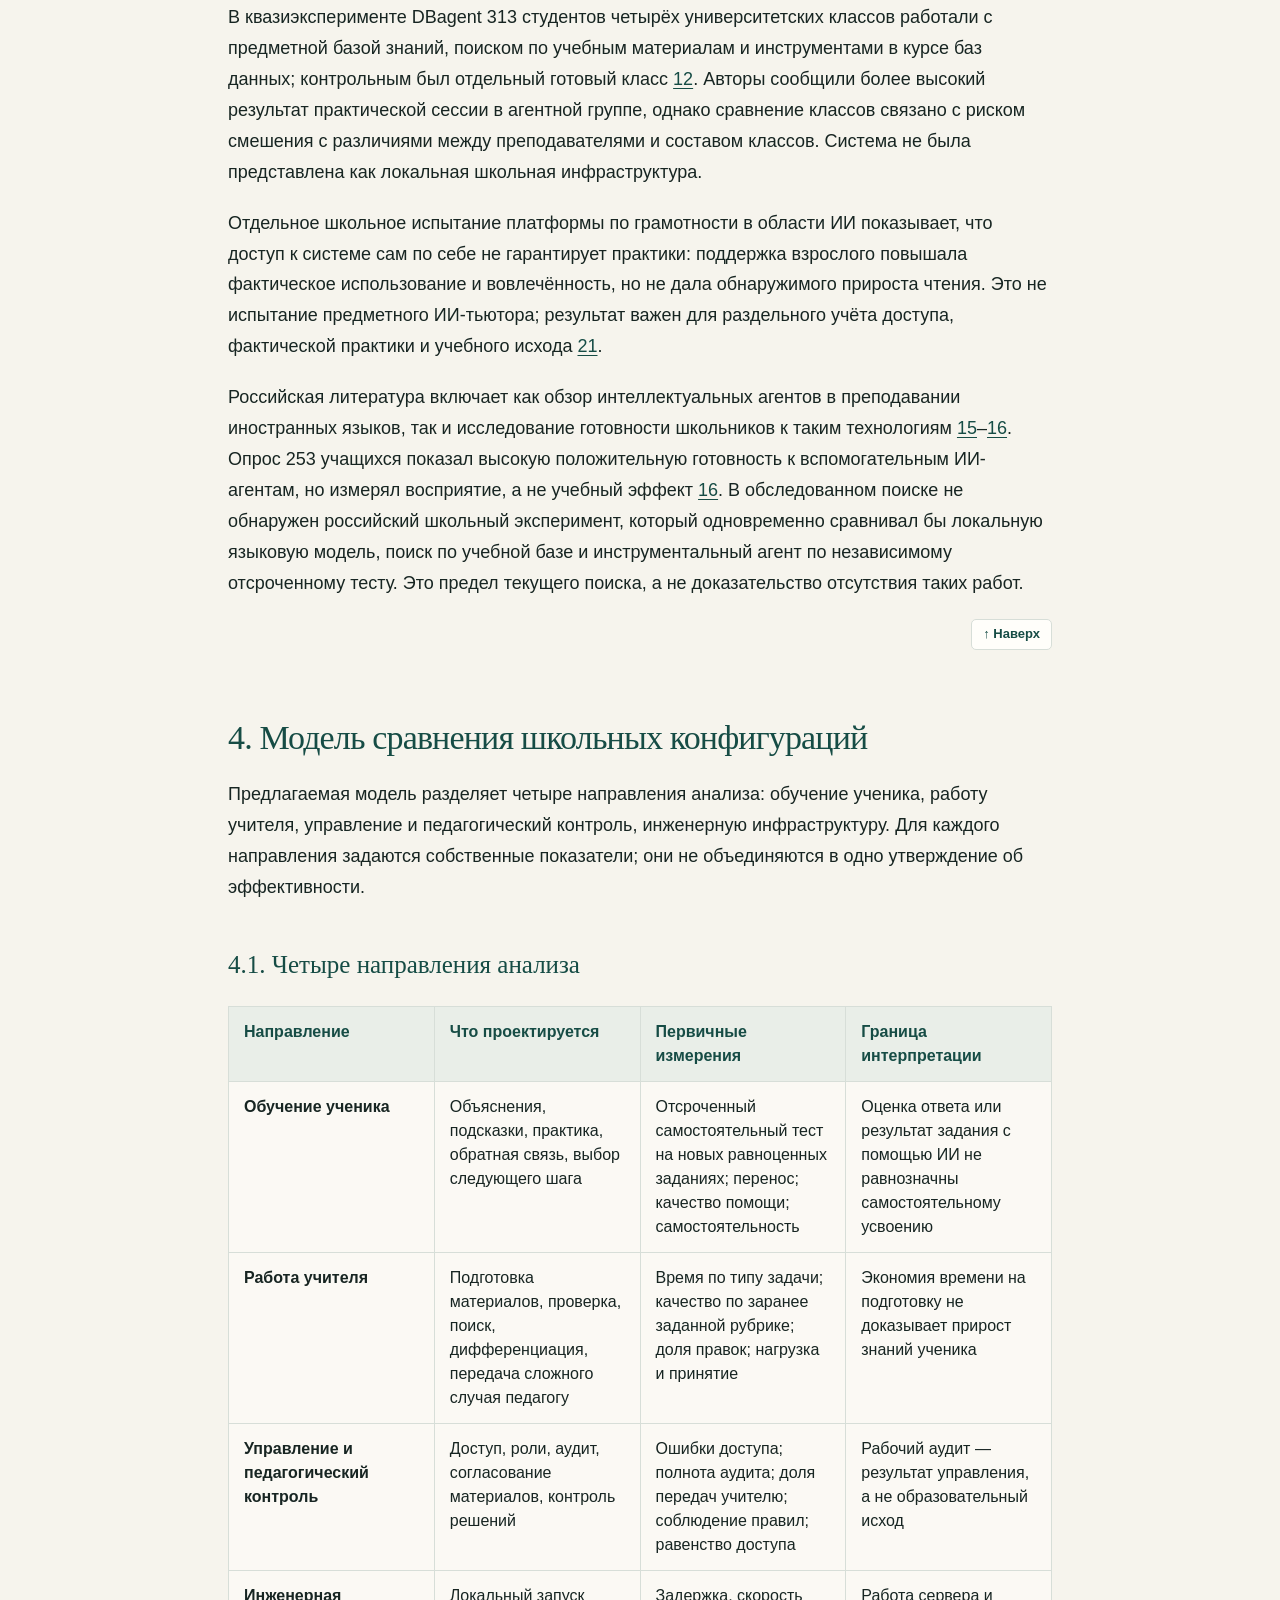
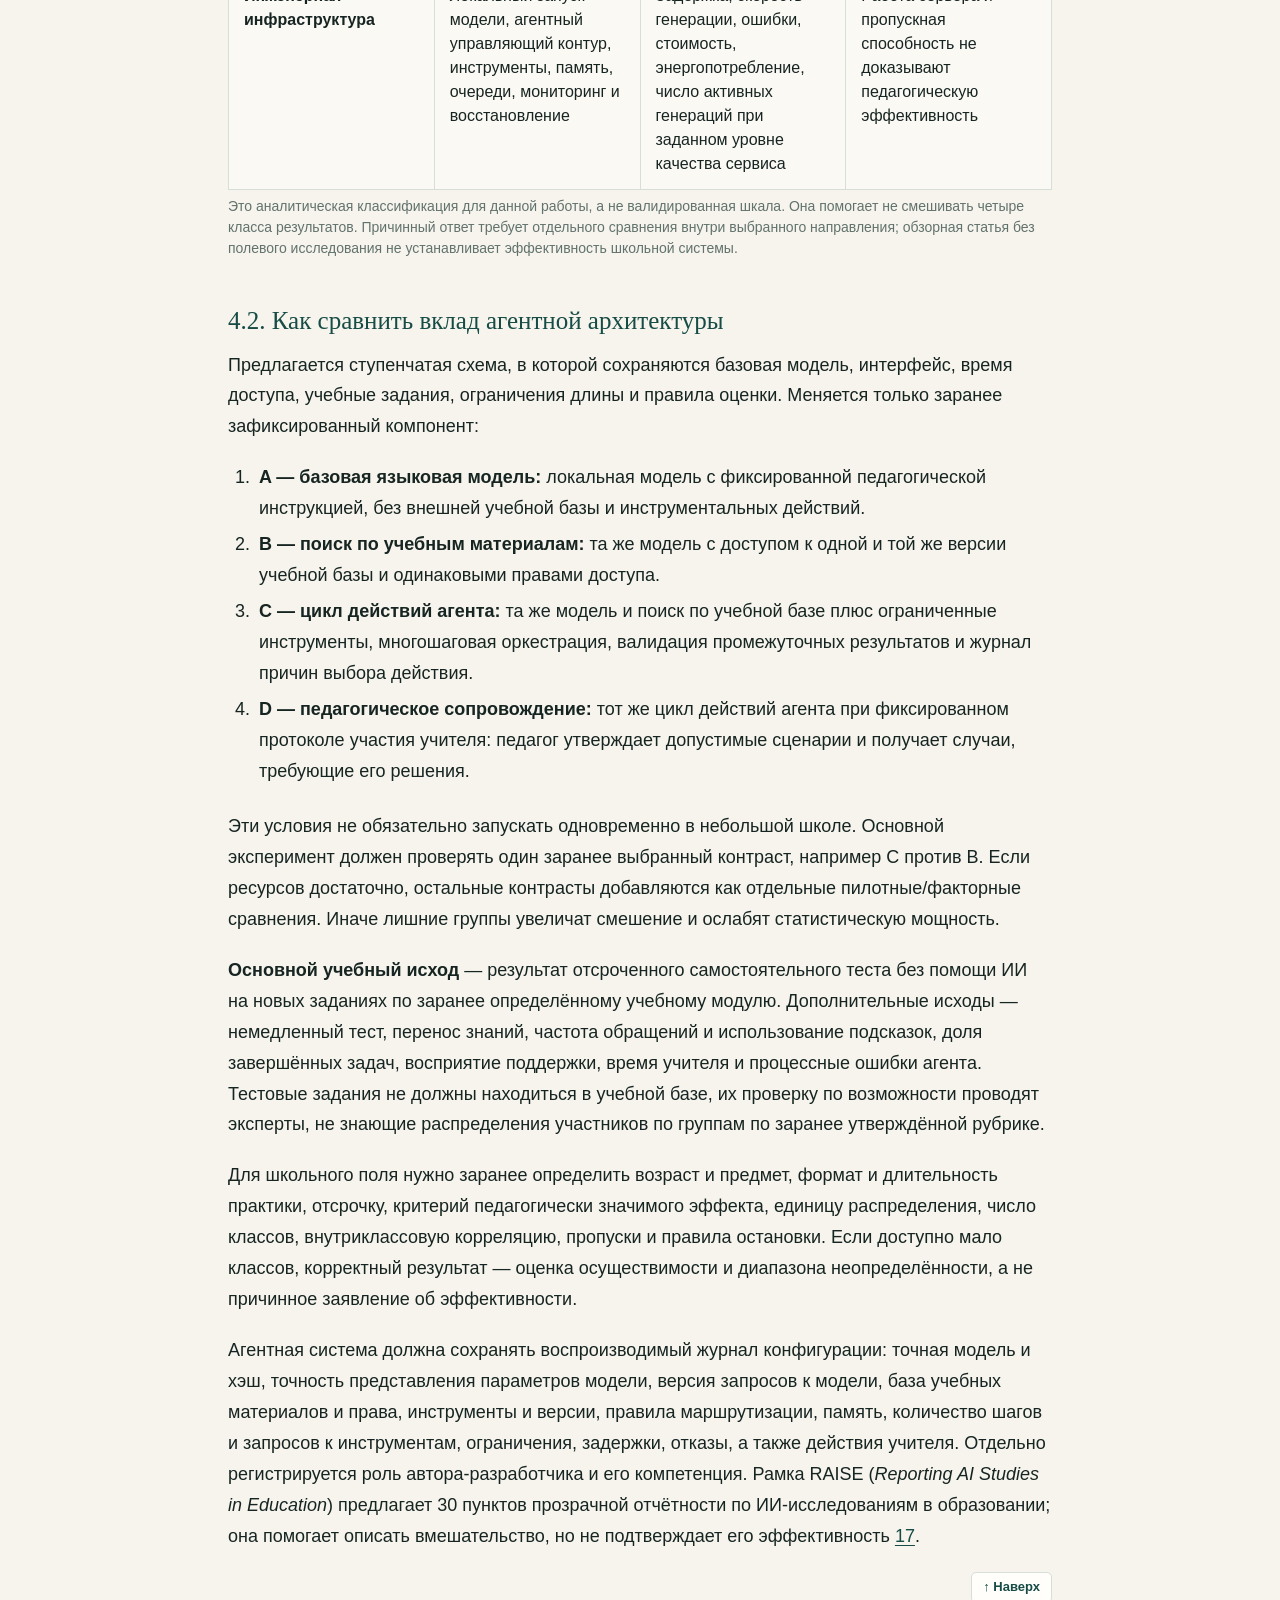
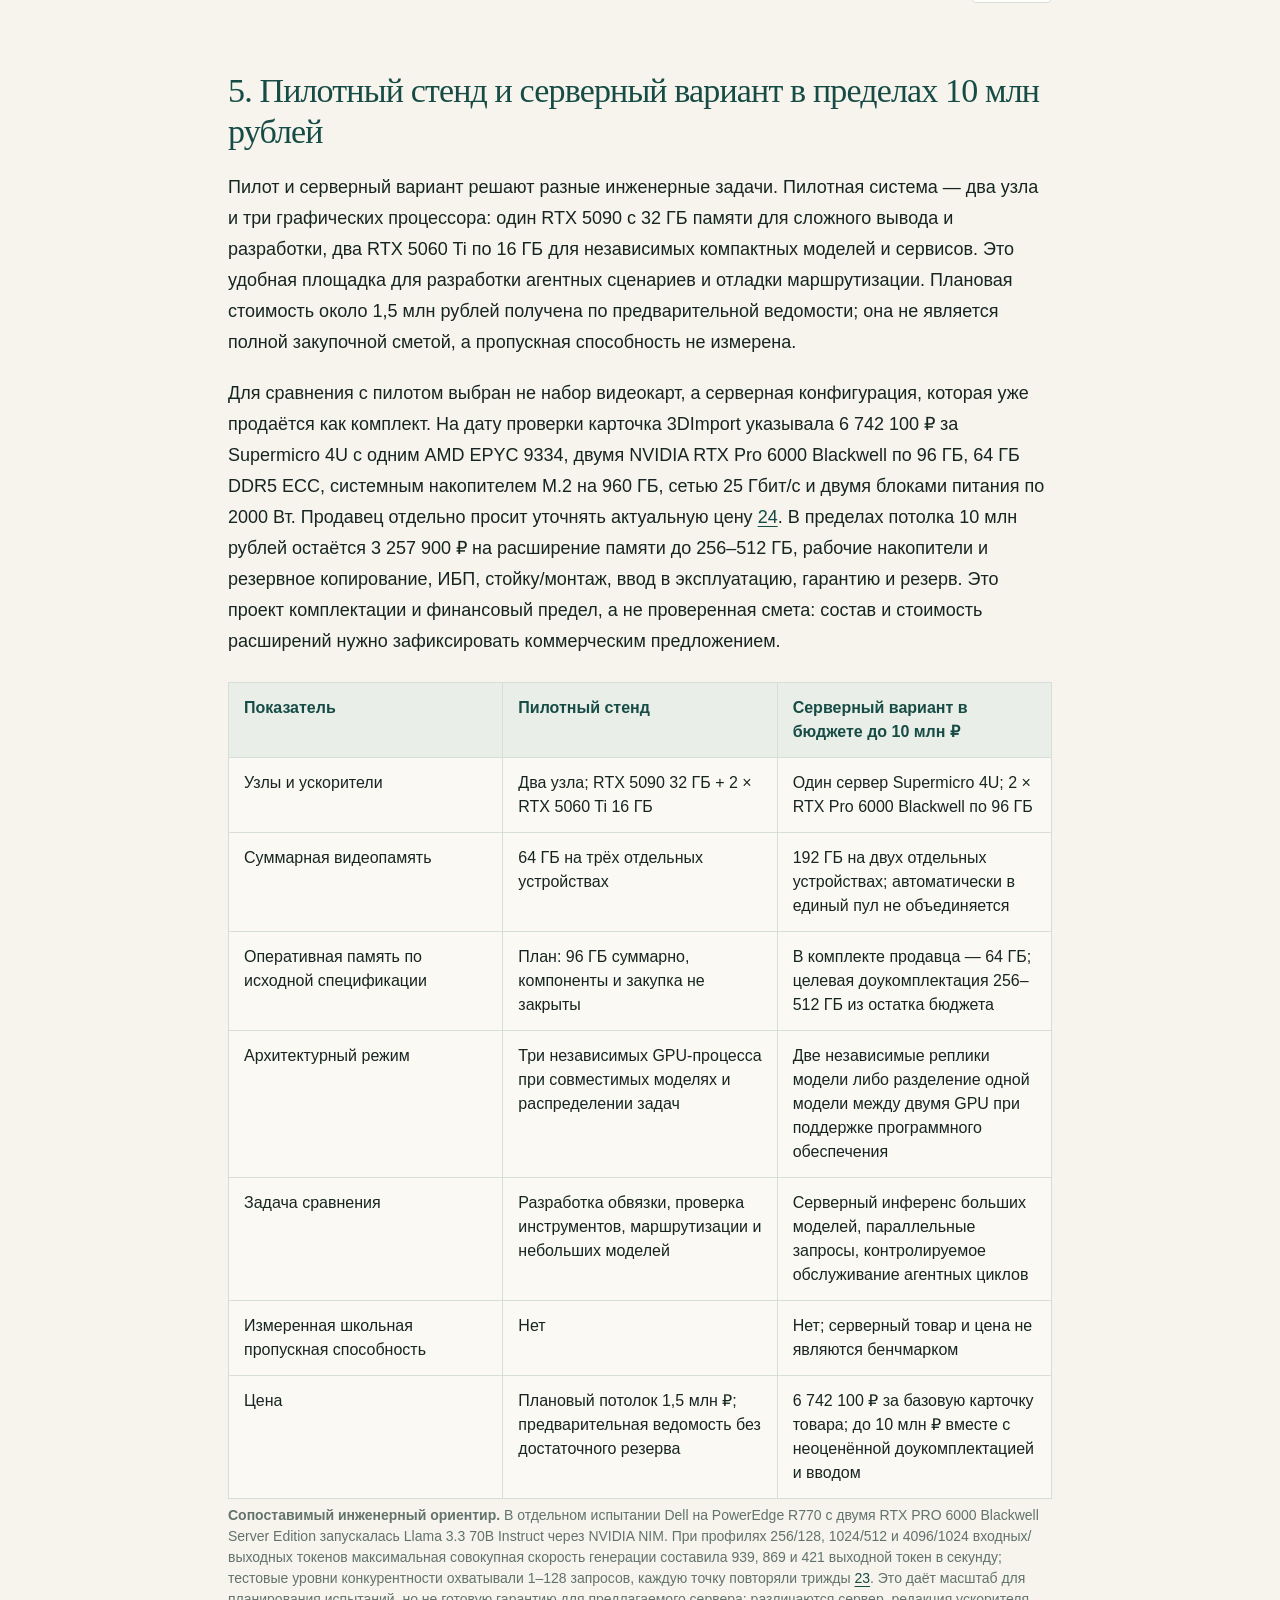
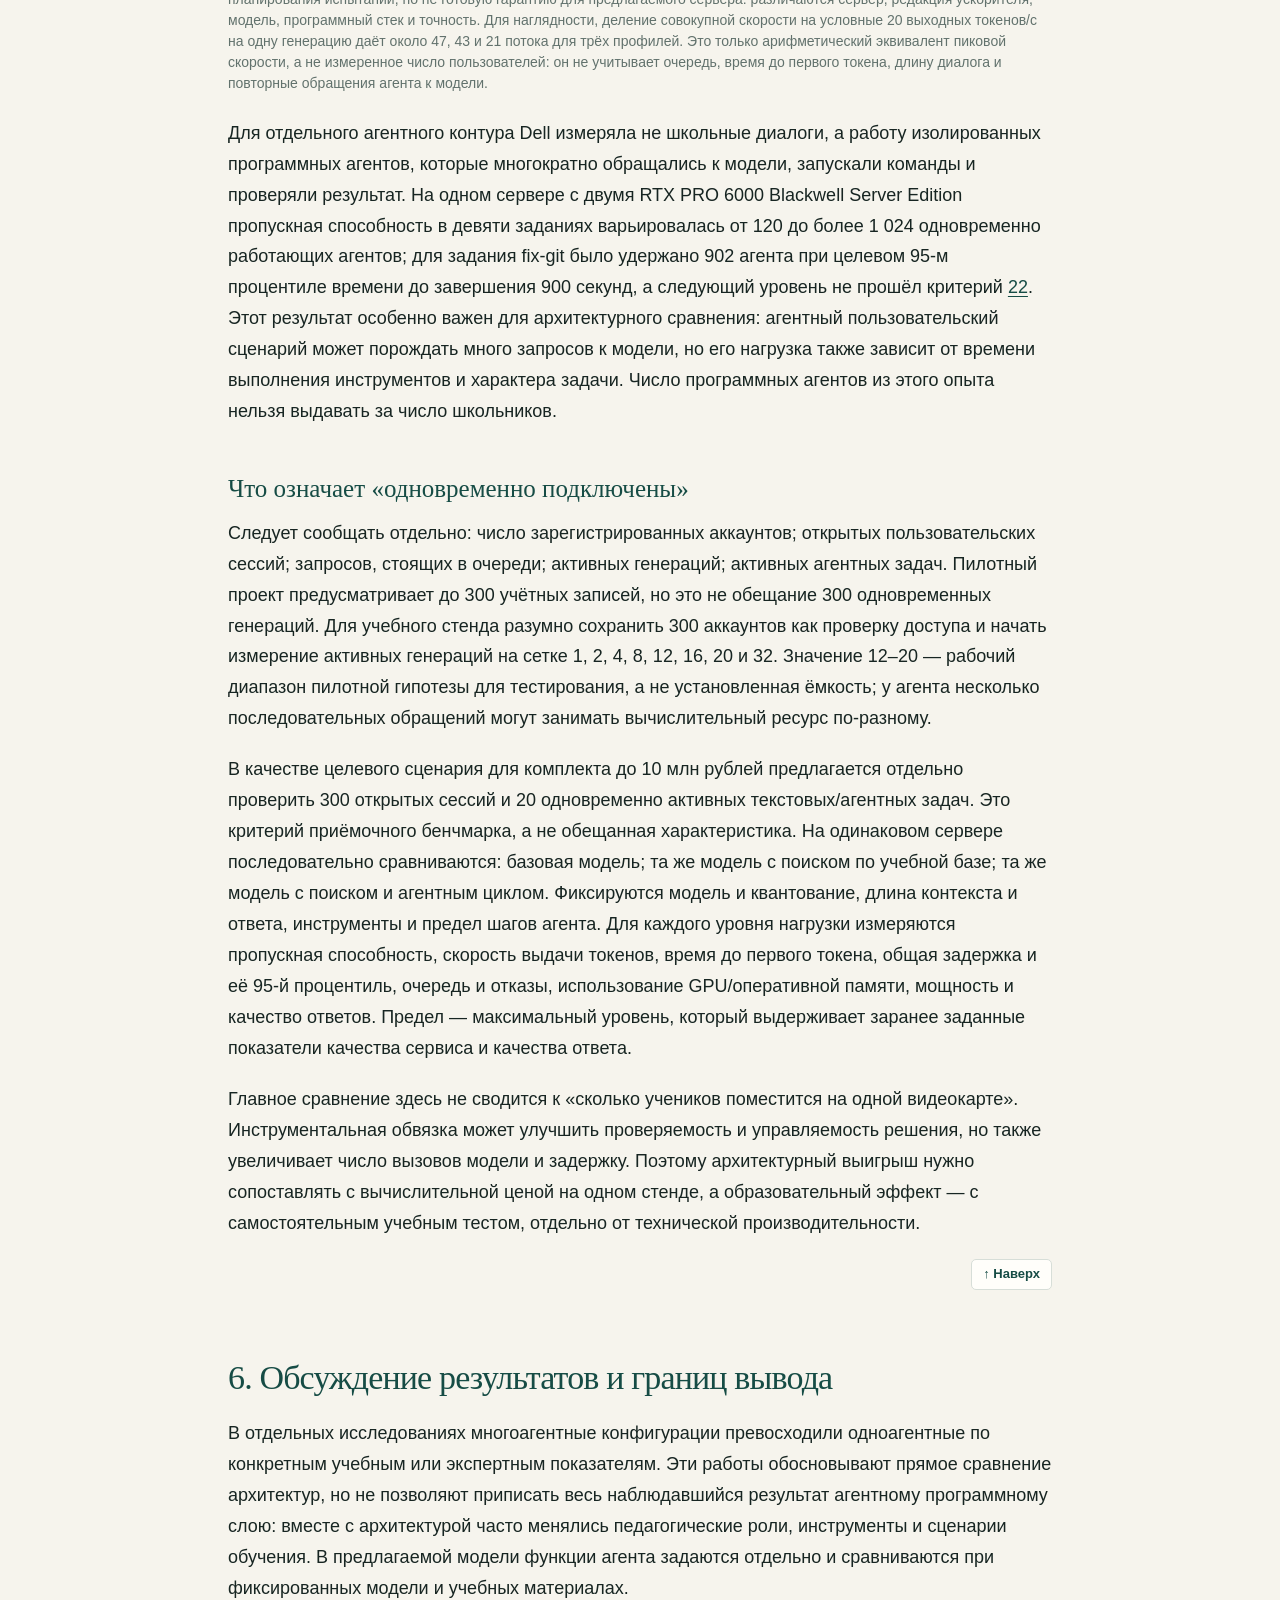
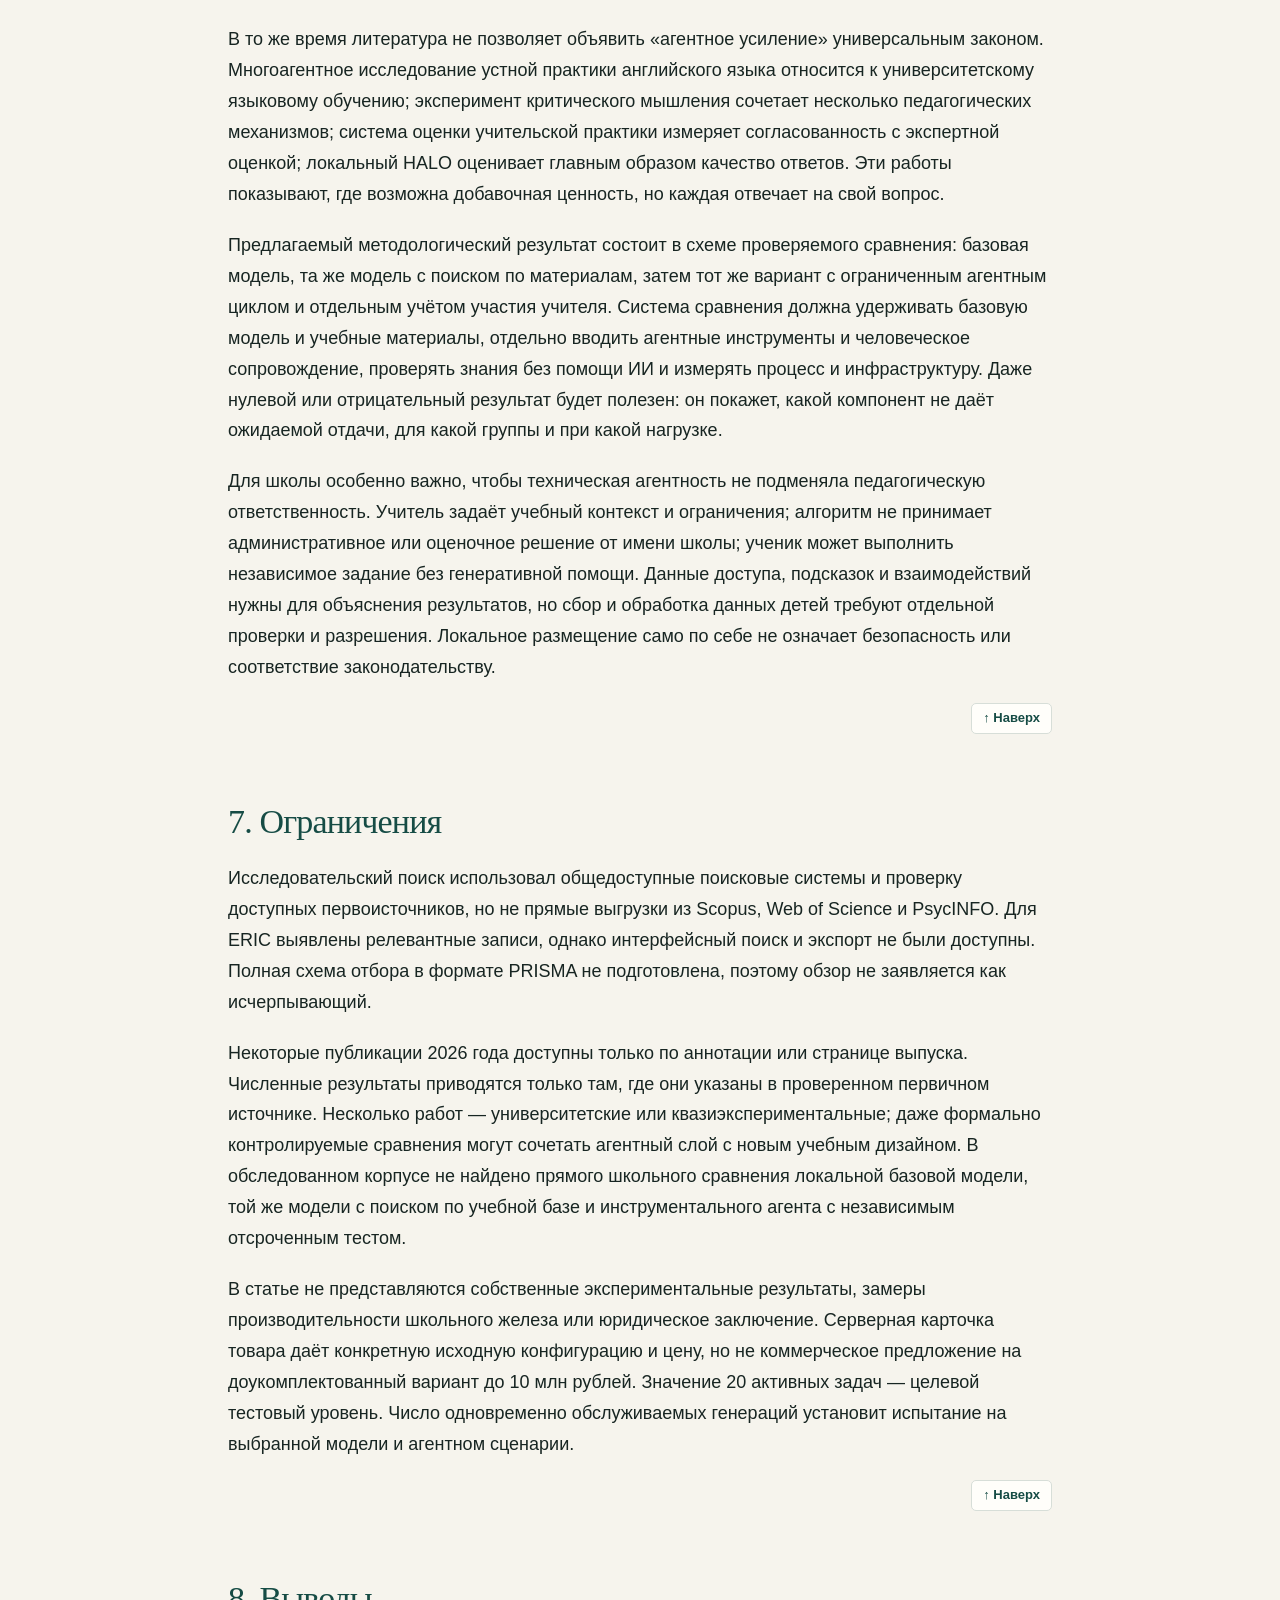
==== commit 60dbd834: "Refresh two-column contents layout" ====
--- a/article-agent-architecture/index.html
+++ b/article-agent-architecture/index.html
@@ -1,4 +1,4 @@
-<!doctype html><html lang="ru"><head><meta charset="utf-8"><meta name="viewport" content="width=device-width, initial-scale=1"><meta name="theme-color" content="#f6f4ed"><meta name="description" content="Статья Дмитрия Дроздова о сравнительном анализе агентной архитектуры в школьных образовательных сценариях."><title>Оценка вклада агентной архитектуры в школьных образовательных сценариях · Образовательная ИИ-экосистема</title><link rel="canonical" href="https://drozdov-dmitry.github.io/school-ai-ecosystem/article-agent-architecture/"><link rel="icon" type="image/svg+xml" href="../images/favicon.svg?v=1"><link rel="stylesheet" href="../css/site.css?v=6"></head><body id="top"><header class="site-nav"><div class="nav-inner"><a class="brand" href="../index.html" aria-label="Образовательная ИИ-экосистема — главная"><img class="brand-mark" src="../images/school-ai-mark.svg?v=2" alt="" aria-hidden="true"><span>Образовательная ИИ-экосистема</span></a><nav class="nav-links desktop-nav" aria-label="Основная навигация"></nav><details class="mobile-menu"><summary aria-label="Открыть меню"><svg viewBox="0 0 24 24" aria-hidden="true"><path d="M4 7h16M4 12h16M4 17h16"/></svg></summary><nav class="mobile-menu-panel" aria-label="Навигация по сайту"><a href="../article-agent-architecture/" aria-current="page">Агентная архитектура в школе</a><a href="../research/">Исследовательская база</a><a href="https://drozdov-dmitry.github.io/">Об авторе</a><a href="../article-ltg/">От диалога к развитию школы</a><a href="../economic-evaluation/">Экономика школьного ИИ</a></nav></details></div></header><main class="page"><article><h1 id="оценка-вклада-агентной-архитектуры-в-школьных-образовательных-сценариях">Оценка вклада агентной архитектуры в школьных образовательных сценариях</h1>
+<!doctype html><html lang="ru"><head><meta charset="utf-8"><meta name="viewport" content="width=device-width, initial-scale=1"><meta name="theme-color" content="#f6f4ed"><meta name="description" content="Статья Дмитрия Дроздова о сравнительном анализе агентной архитектуры в школьных образовательных сценариях."><title>Оценка вклада агентной архитектуры в школьных образовательных сценариях · Образовательная ИИ-экосистема</title><link rel="canonical" href="https://drozdov-dmitry.github.io/school-ai-ecosystem/article-agent-architecture/"><link rel="icon" type="image/svg+xml" href="../images/favicon.svg?v=1"><link rel="stylesheet" href="../css/site.css?v=7"></head><body id="top"><header class="site-nav"><div class="nav-inner"><a class="brand" href="../index.html" aria-label="Образовательная ИИ-экосистема — главная"><img class="brand-mark" src="../images/school-ai-mark.svg?v=2" alt="" aria-hidden="true"><span>Образовательная ИИ-экосистема</span></a><nav class="nav-links desktop-nav" aria-label="Основная навигация"></nav><details class="mobile-menu"><summary aria-label="Открыть меню"><svg viewBox="0 0 24 24" aria-hidden="true"><path d="M4 7h16M4 12h16M4 17h16"/></svg></summary><nav class="mobile-menu-panel" aria-label="Навигация по сайту"><a href="../article-agent-architecture/" aria-current="page">Агентная архитектура в школе</a><a href="../research/">Исследовательская база</a><a href="https://drozdov-dmitry.github.io/">Об авторе</a><a href="../article-ltg/">От диалога к развитию школы</a><a href="../economic-evaluation/">Экономика школьного ИИ</a></nav></details></div></header><main class="page"><article><h1 id="оценка-вклада-агентной-архитектуры-в-школьных-образовательных-сценариях">Оценка вклада агентной архитектуры в школьных образовательных сценариях</h1>
 <h2 id="обзор-исследований-и-модель-сравнительного-анализа-локальной-системы">Обзор исследований и модель сравнительного анализа локальной системы</h2>
 <p><strong>Тип статьи:</strong> обзорно-аналитическая статья с элементами методологического исследования и архитектурного моделирования<br />
 <strong>Автор:</strong> Дмитрий Дроздов, специалист по созданию ИИ-агентов<br />
--- a/css/site.css
+++ b/css/site.css
@@ -59,8 +59,9 @@
 /* Reading aids for article pages */
 .article-toc{margin:30px 0 40px;padding:21px 24px;background:rgba(255,254,250,.72);border:1px solid var(--line);border-left:4px solid var(--teal);border-radius:9px;font-size:16px;line-height:1.45}
 .article-toc h2{font-size:22px!important;margin:0 0 12px!important}
-.article-toc>ol,.article-toc>ul{margin:0!important;padding-left:24px!important;columns:2;column-gap:38px}
+.article-toc>ol,.article-toc>ul{display:grid;grid-template-columns:repeat(2,minmax(0,1fr));align-items:start;gap:5px 30px;margin:0!important;padding-left:24px!important}
 .article-toc li{break-inside:avoid;margin:5px 0!important;padding-left:2px!important;line-height:1.4}
+.article-toc>ol>li,.article-toc>ul>li{padding-right:8px!important}
 .article-toc li ul{columns:1}.article-toc .toc-sub{padding-left:18px!important;font-size:.92em;color:var(--muted)}
 .article-toc a{text-decoration:none}
 .article-toc a:hover{text-decoration:underline}
@@ -75,4 +76,4 @@
 .table-scroll.has-note{margin-bottom:5px!important}
 .page table+.table-note{margin-top:-28px!important}.page .table-scroll+.table-note{margin-top:-22px!important}.page .table-note{font-size:14px;line-height:1.5;color:var(--muted);margin-bottom:24px!important}
 .page .reference{scroll-margin-top:90px}
-@media(max-width:680px){.article-toc{padding:17px 18px;margin:23px 0 30px;font-size:15px}.article-toc ol,.article-toc ul{columns:1}.chapter-up{margin-bottom:17px!important}.page .table-note{font-size:13px}}
+@media(max-width:680px){.article-toc{padding:17px 18px;margin:23px 0 30px;font-size:15px}.article-toc>ol,.article-toc>ul{grid-template-columns:repeat(2,minmax(0,1fr));gap:5px 16px;padding-left:22px!important}.article-toc>ol>li,.article-toc>ul>li{padding-right:4px!important}.article-toc ol ul{display:block}.chapter-up{margin-bottom:17px!important}.page .table-note{font-size:13px}}
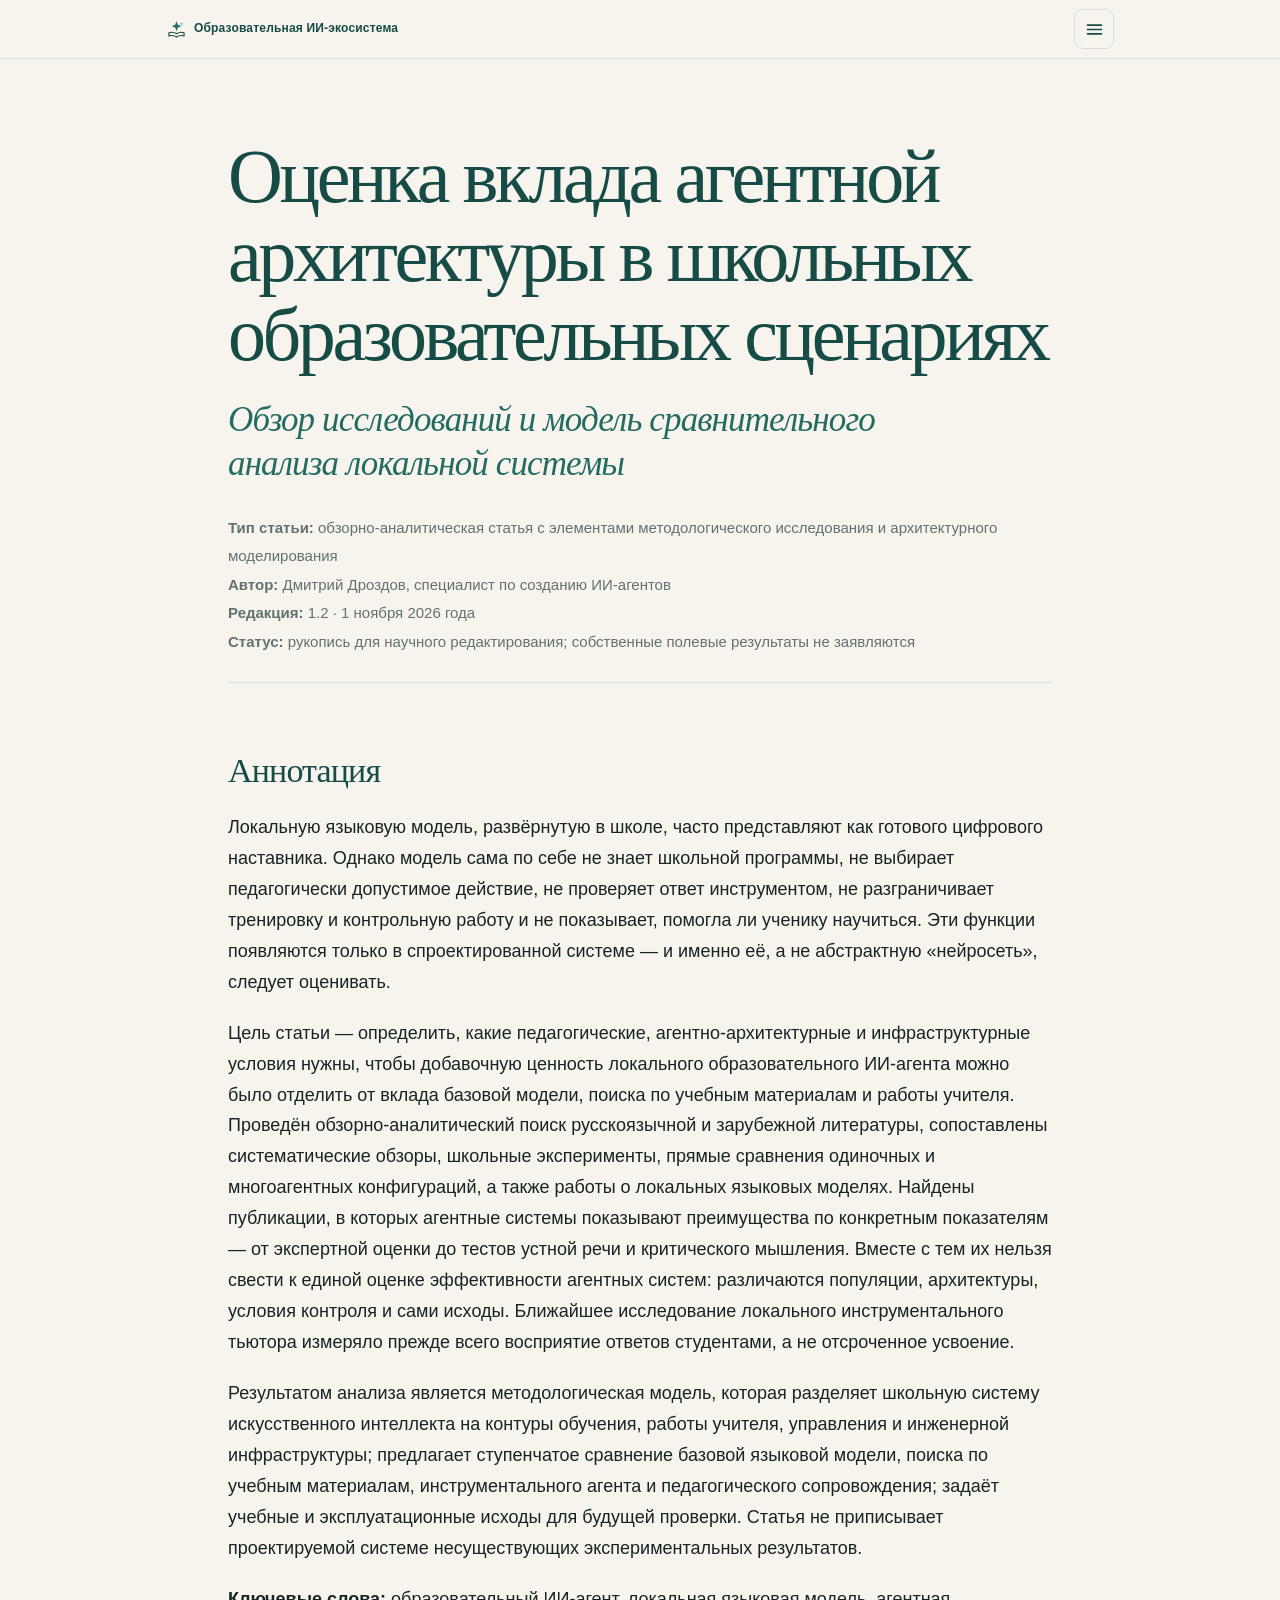
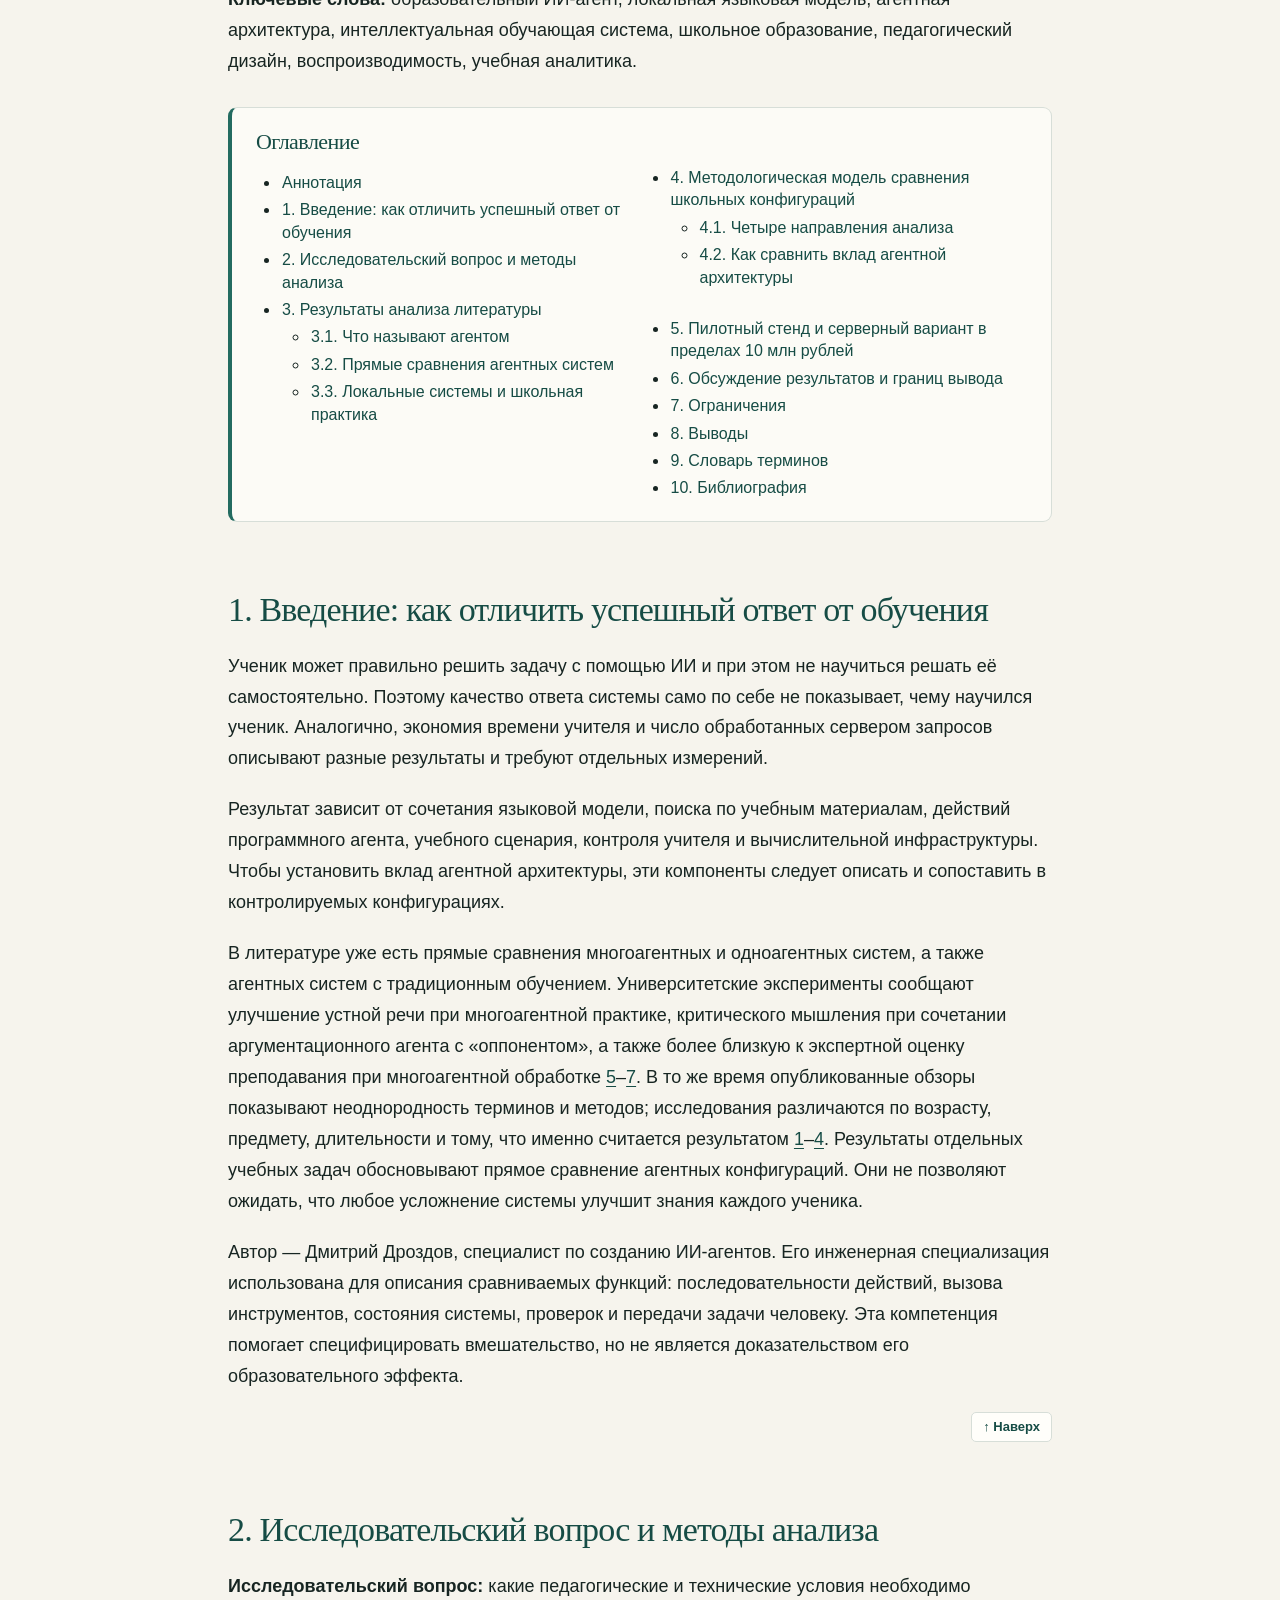
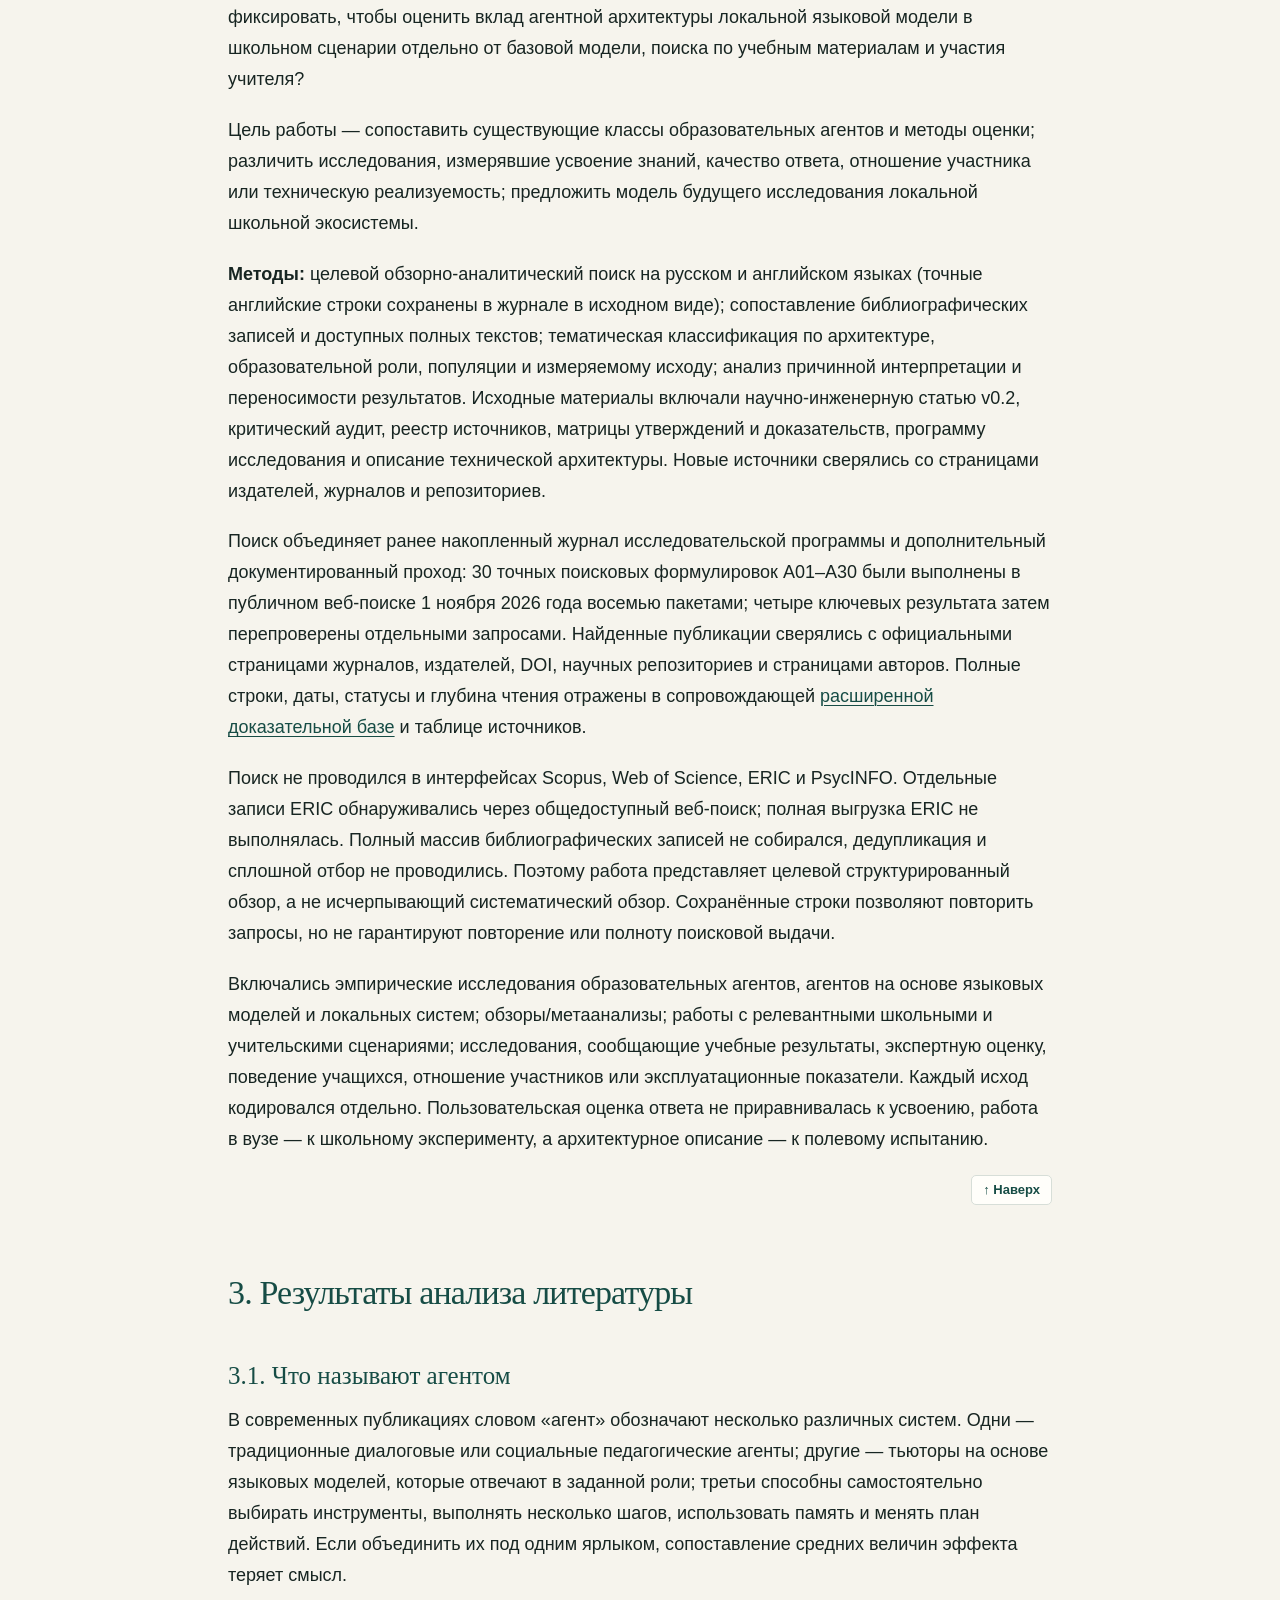
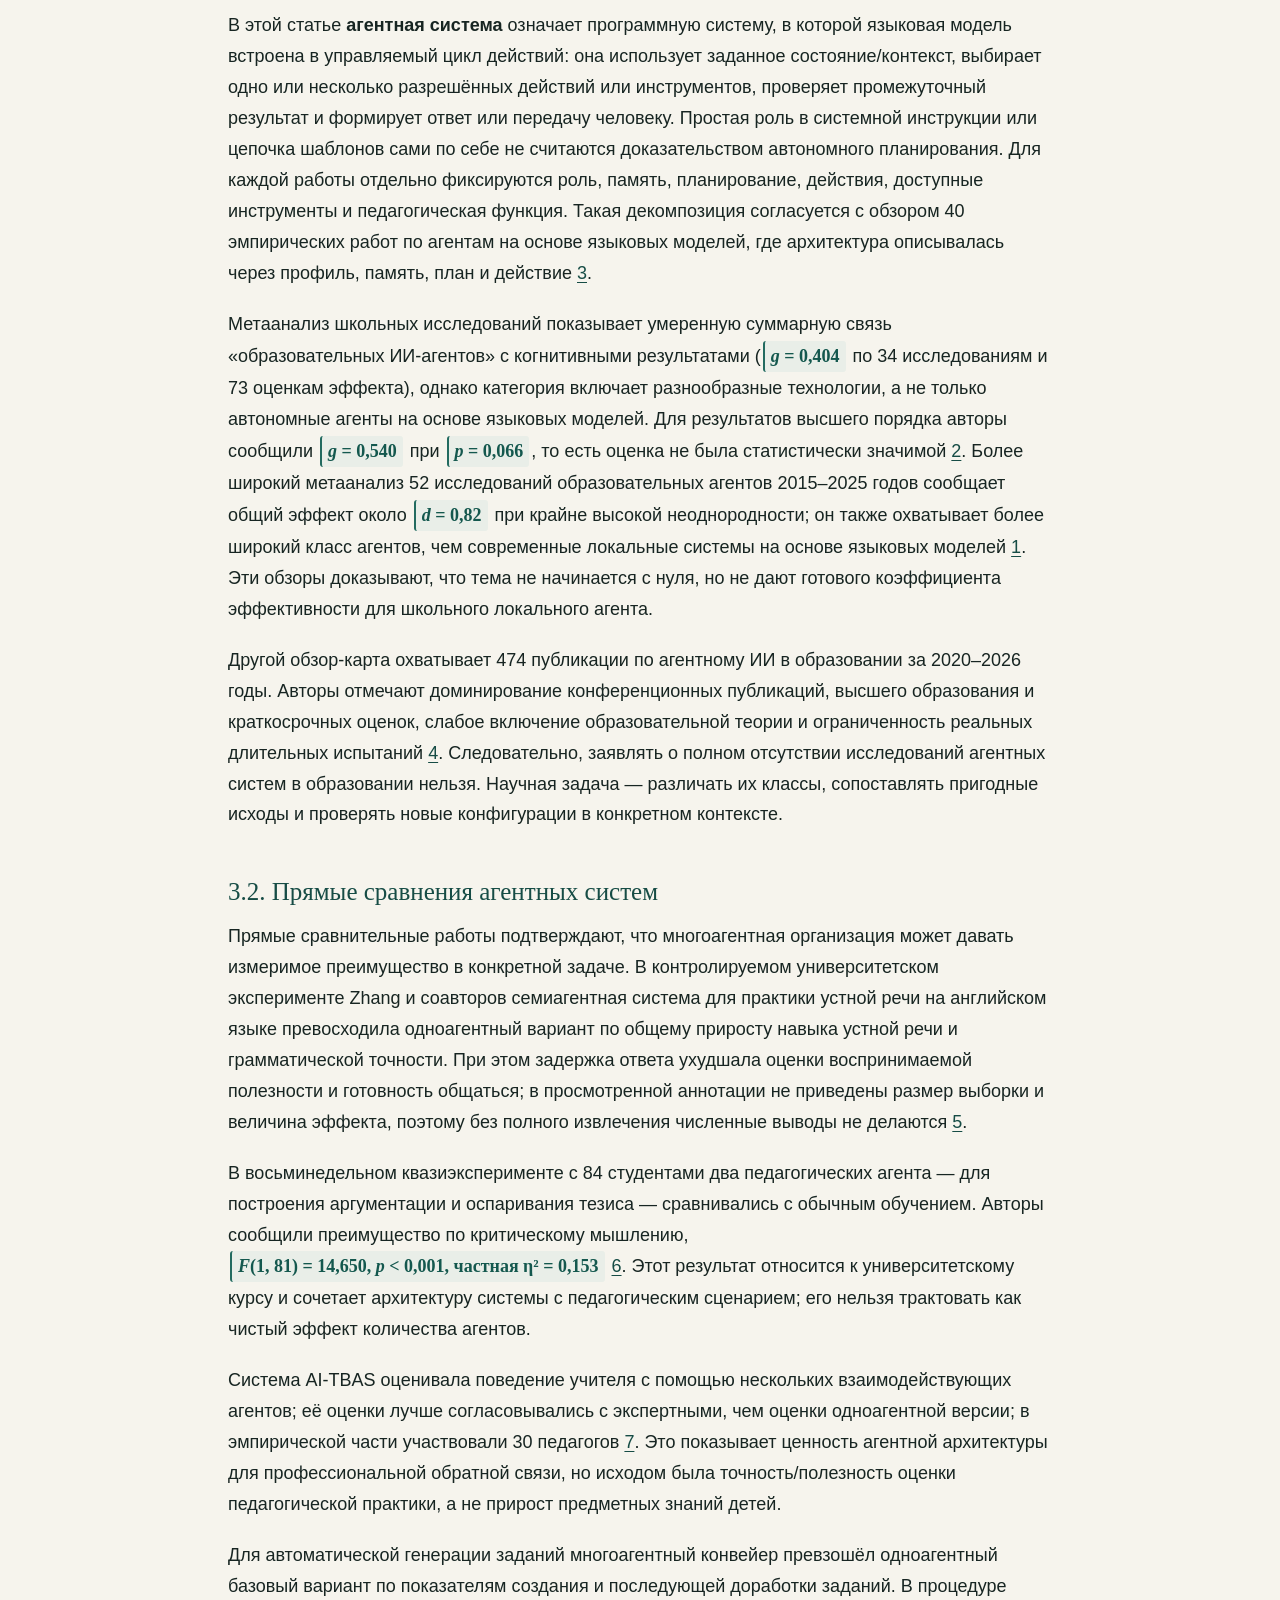
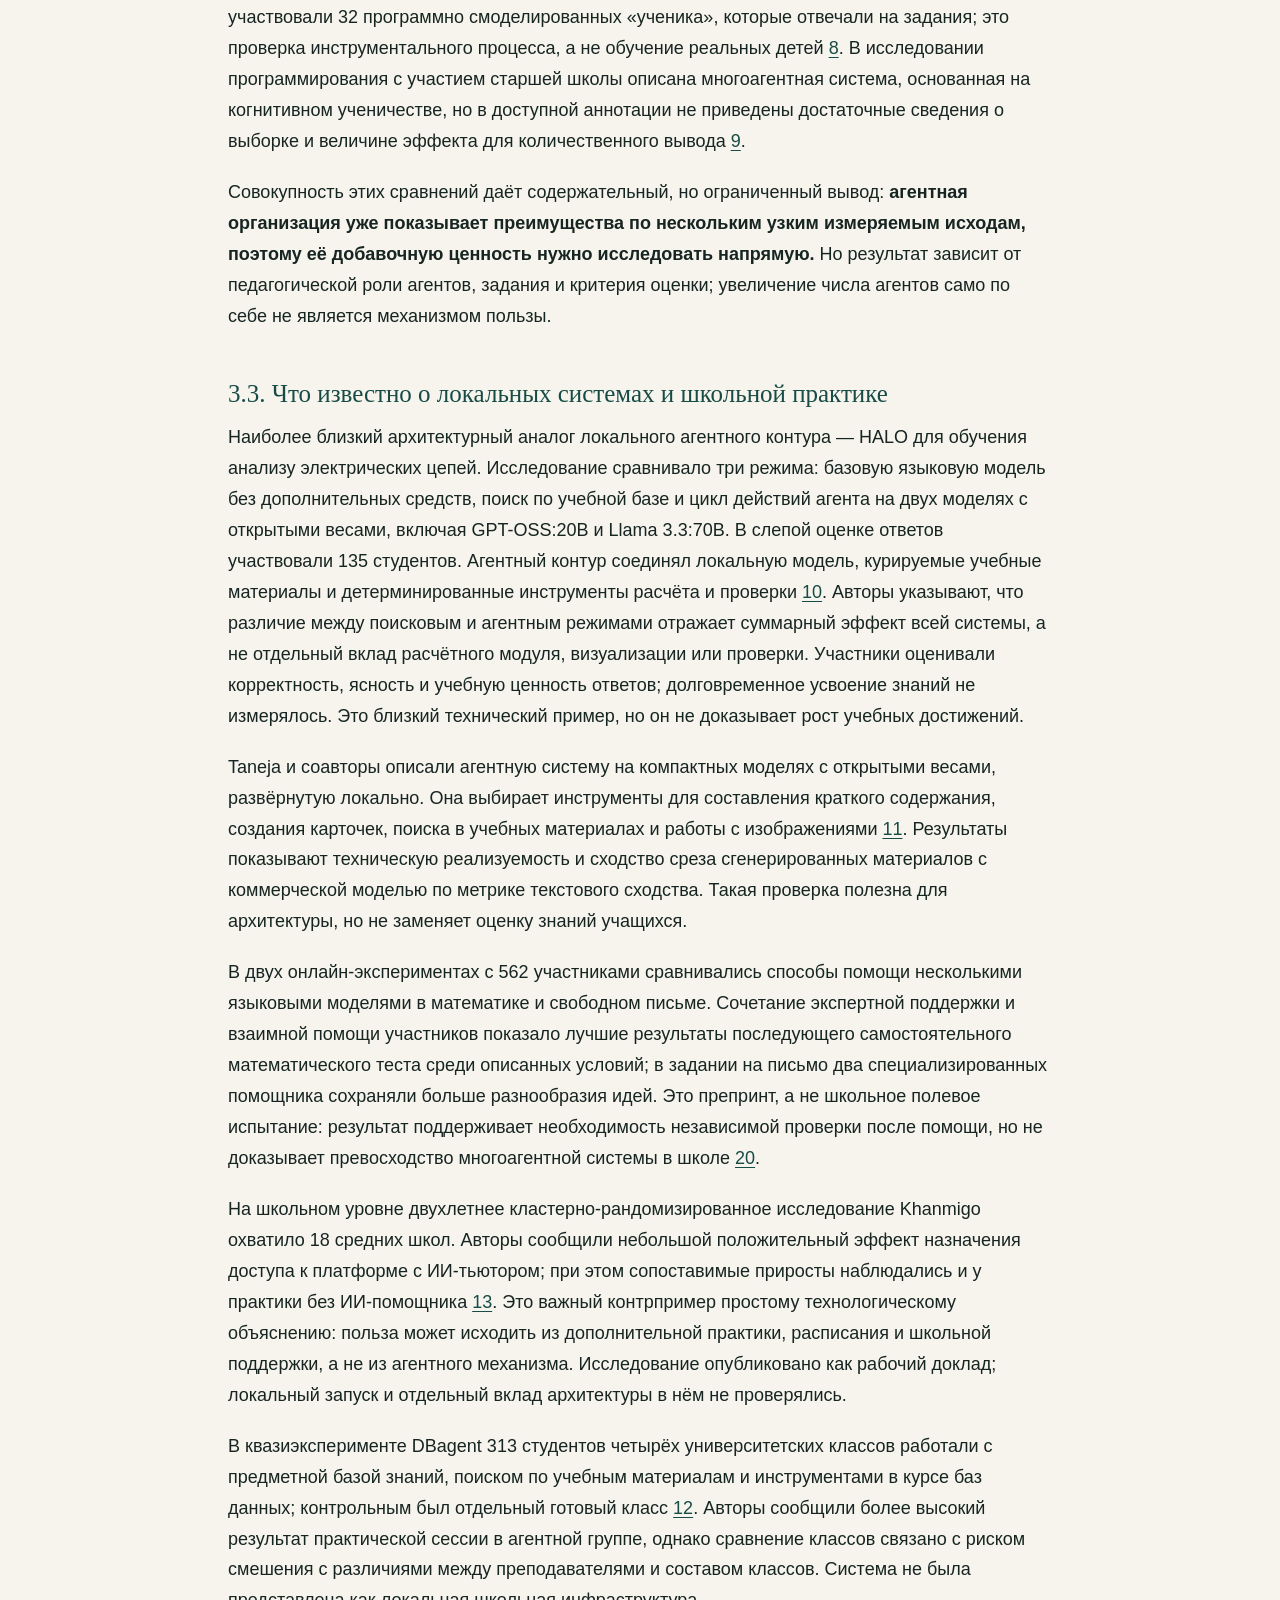
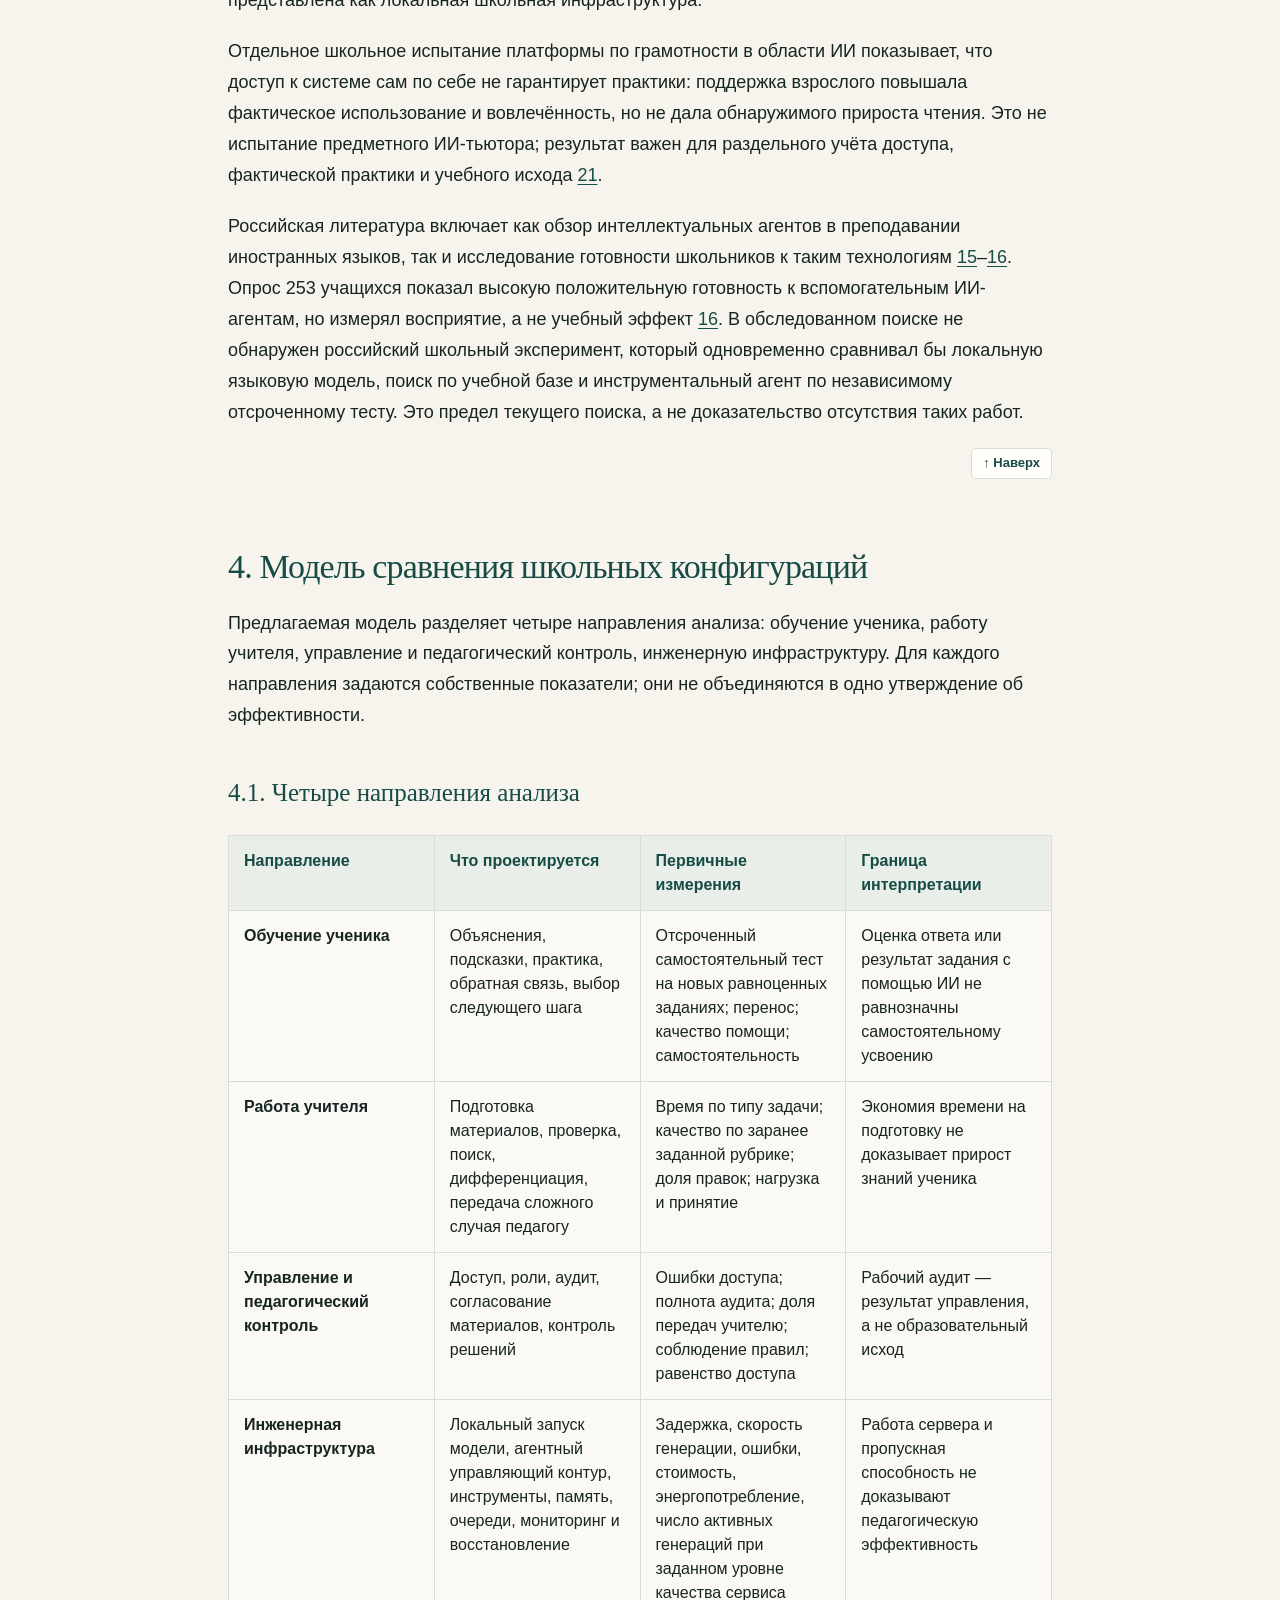
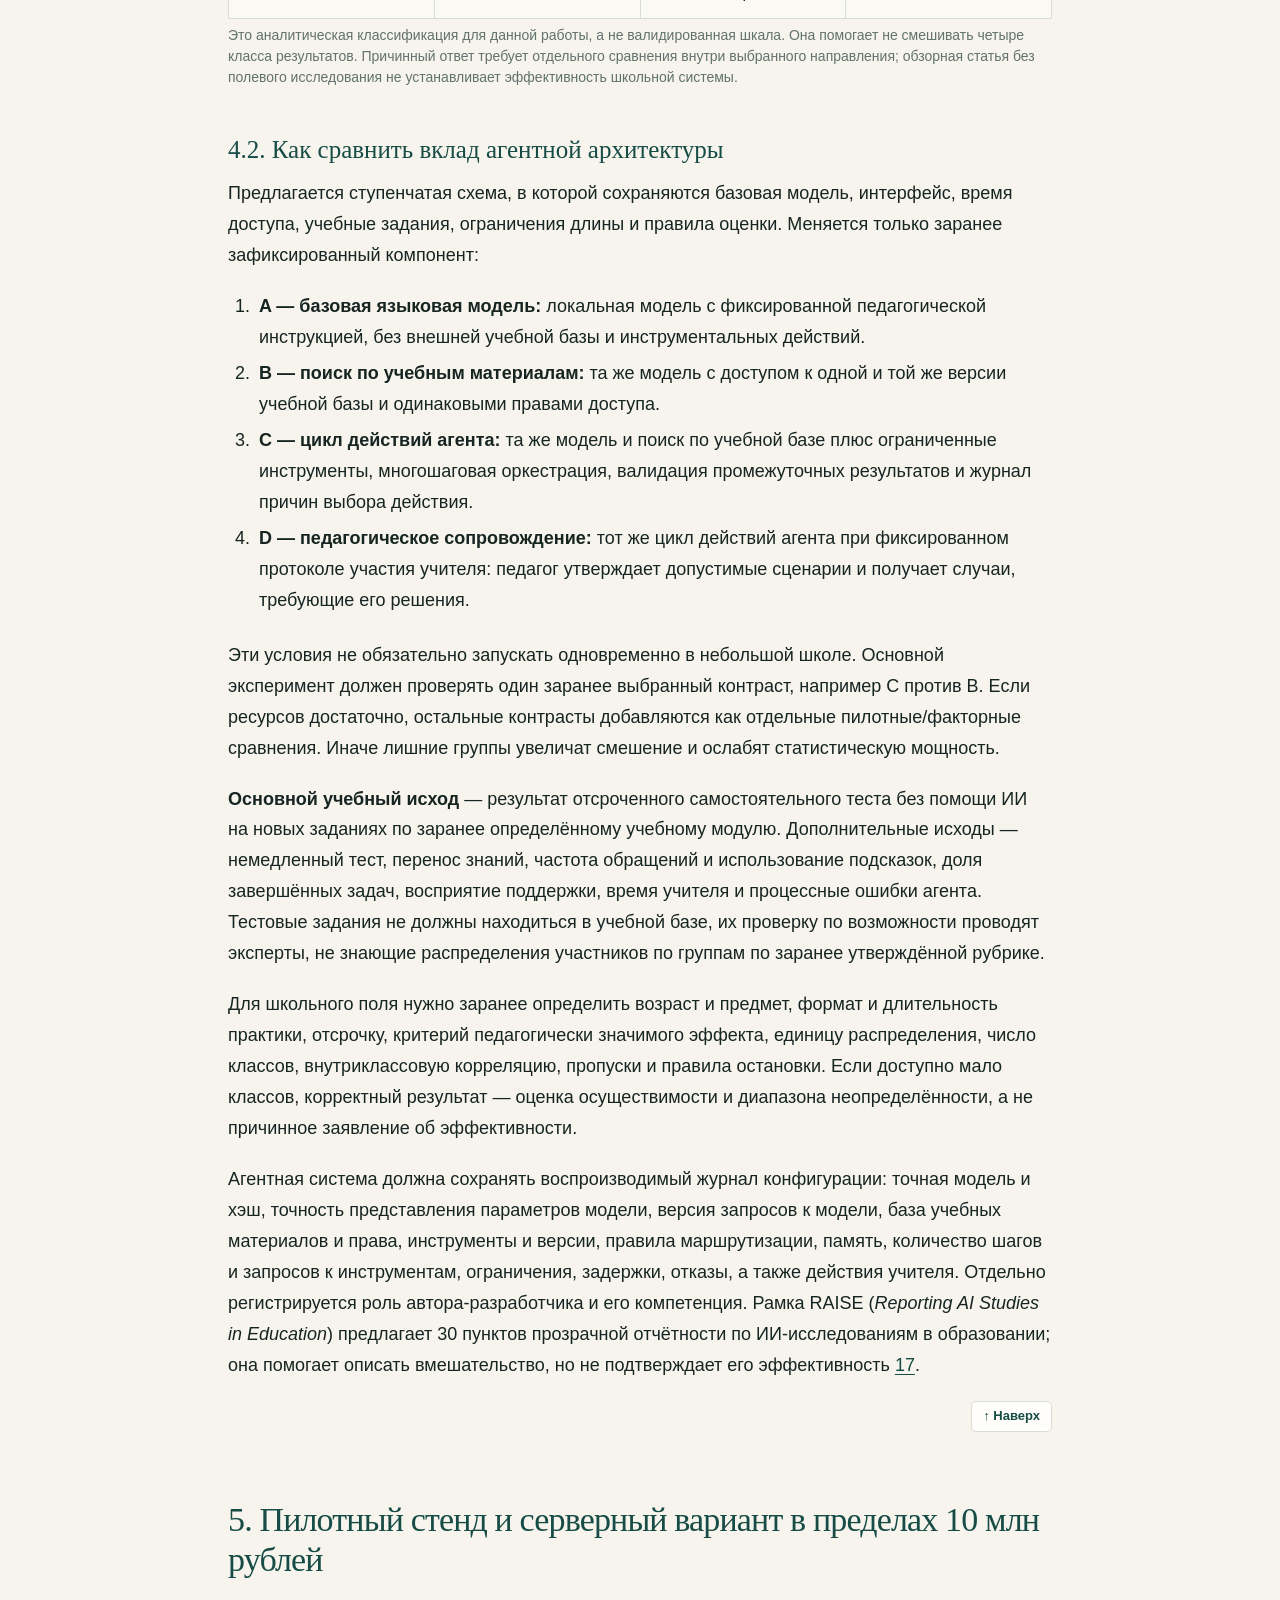
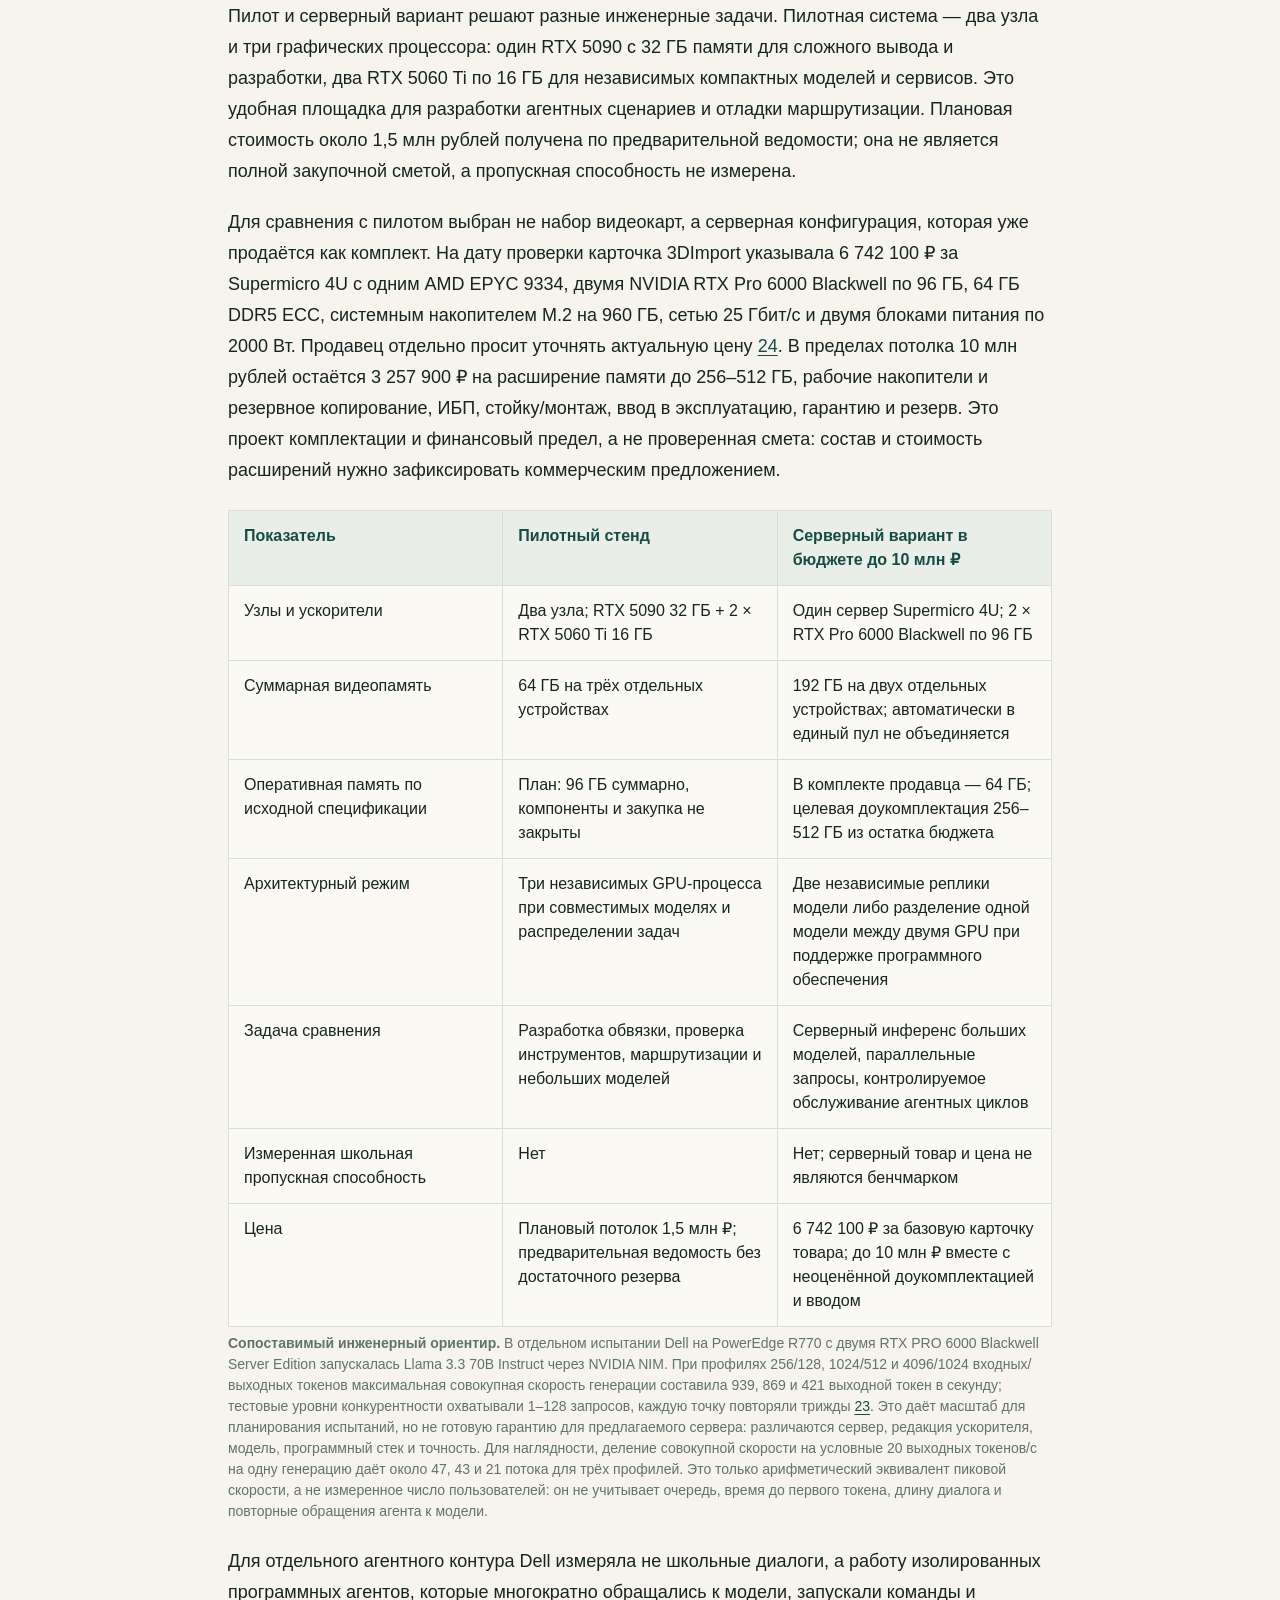
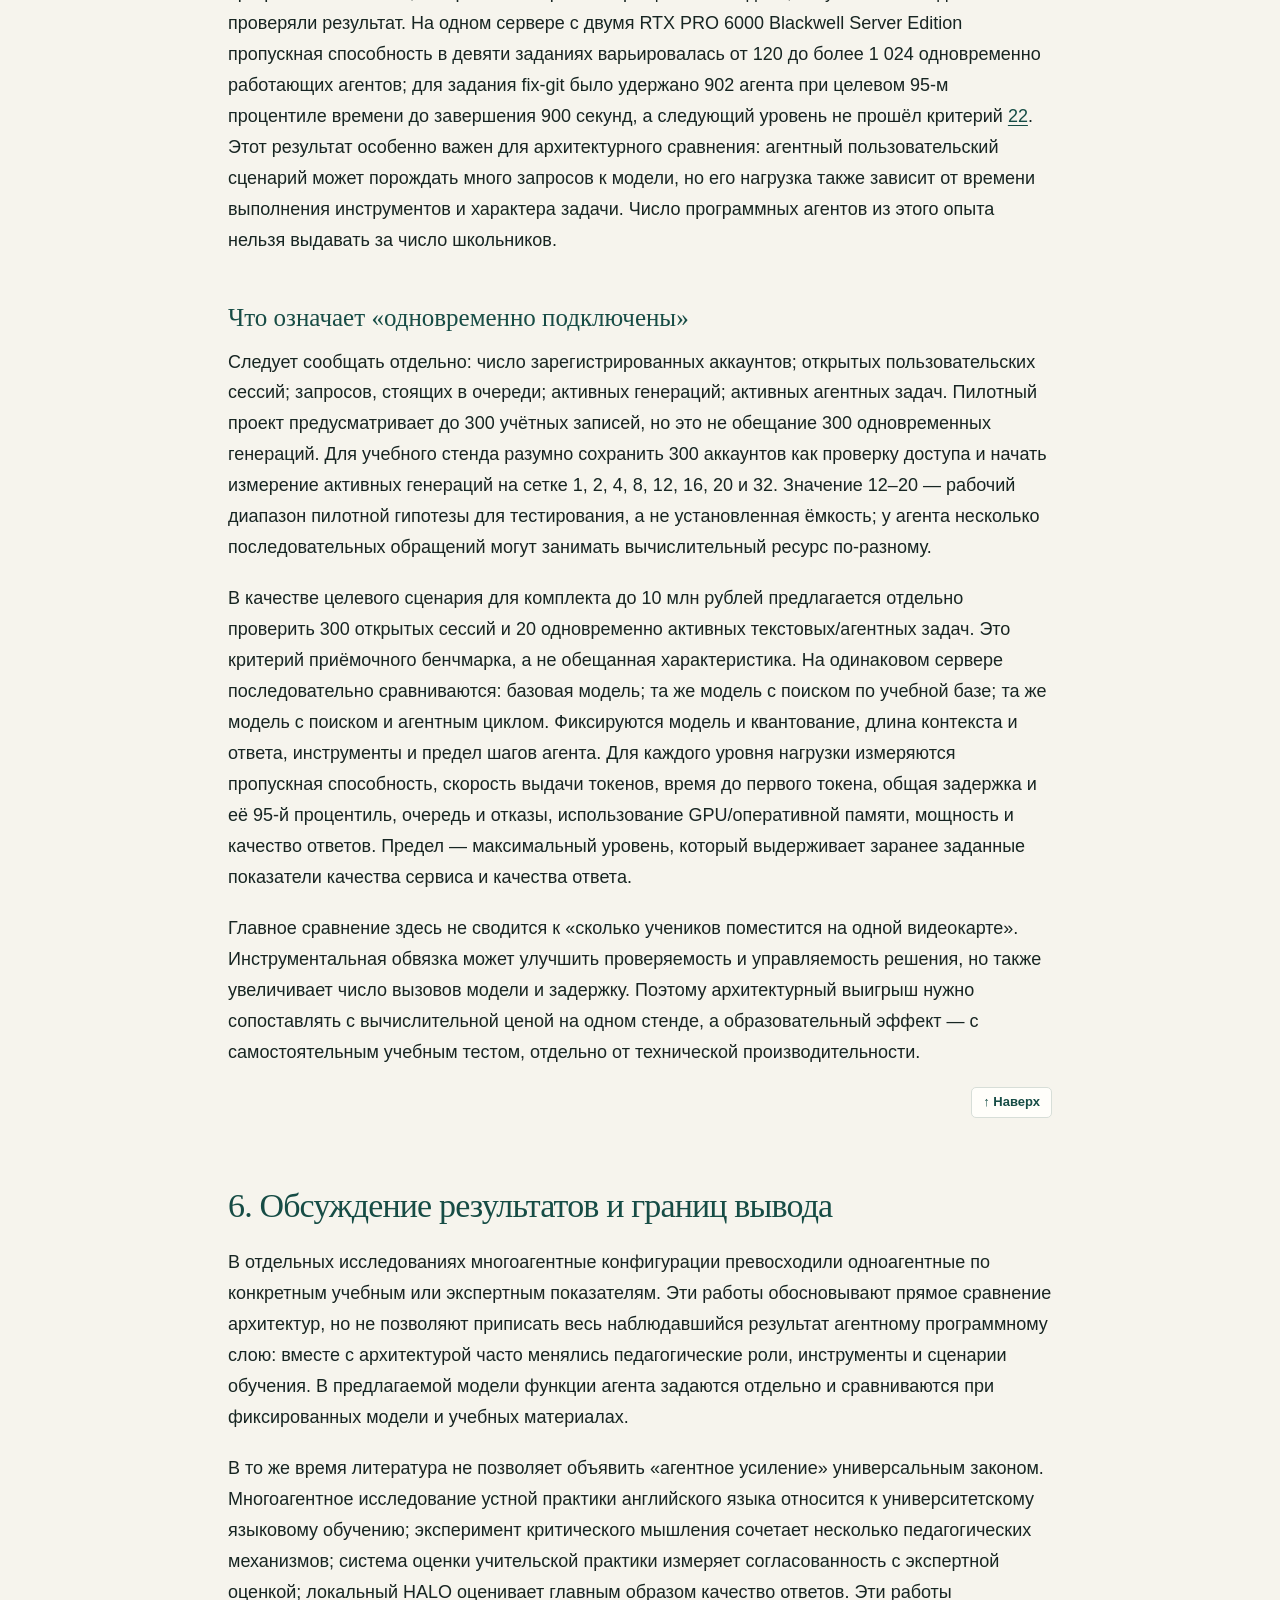
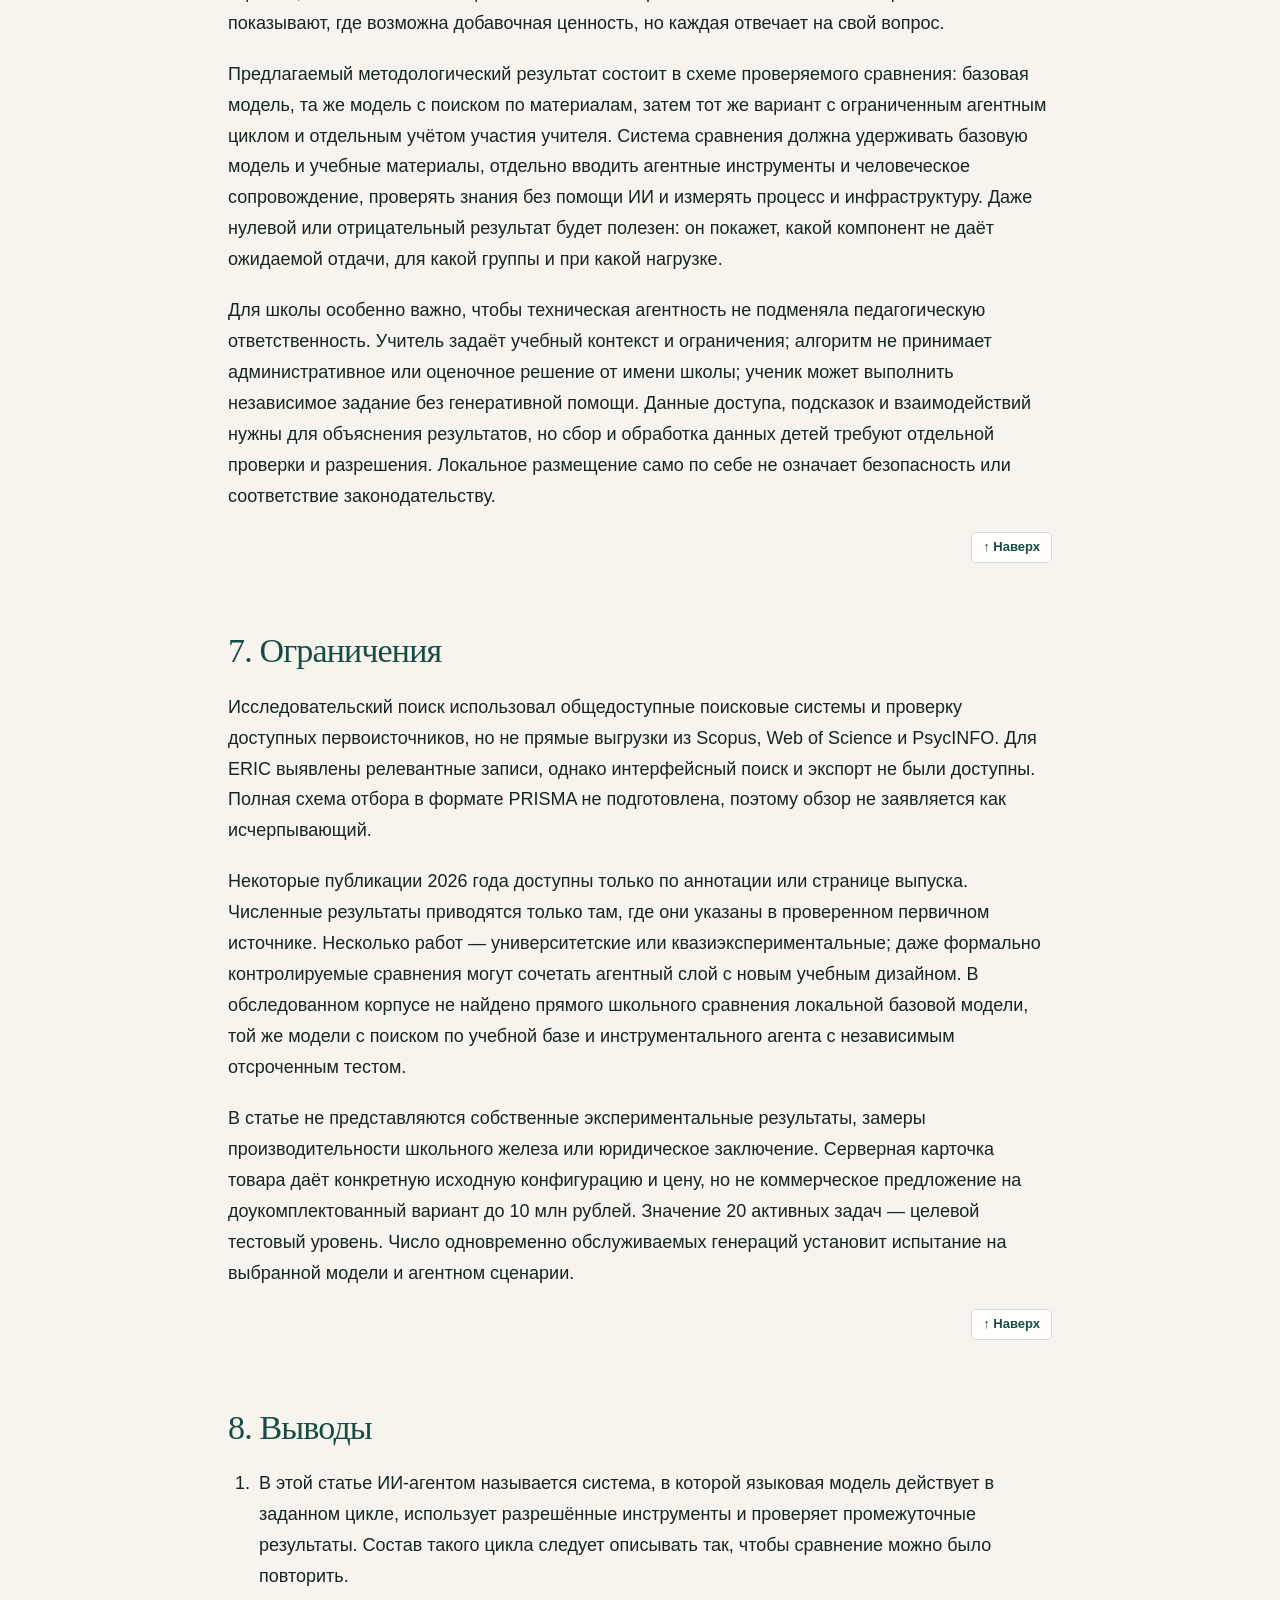
==== commit 1a783719: "Flow contents down the first column" ====
--- a/article-agent-architecture/index.html
+++ b/article-agent-architecture/index.html
@@ -1,4 +1,4 @@
-<!doctype html><html lang="ru"><head><meta charset="utf-8"><meta name="viewport" content="width=device-width, initial-scale=1"><meta name="theme-color" content="#f6f4ed"><meta name="description" content="Статья Дмитрия Дроздова о сравнительном анализе агентной архитектуры в школьных образовательных сценариях."><title>Оценка вклада агентной архитектуры в школьных образовательных сценариях · Образовательная ИИ-экосистема</title><link rel="canonical" href="https://drozdov-dmitry.github.io/school-ai-ecosystem/article-agent-architecture/"><link rel="icon" type="image/svg+xml" href="../images/favicon.svg?v=1"><link rel="stylesheet" href="../css/site.css?v=7"></head><body id="top"><header class="site-nav"><div class="nav-inner"><a class="brand" href="../index.html" aria-label="Образовательная ИИ-экосистема — главная"><img class="brand-mark" src="../images/school-ai-mark.svg?v=2" alt="" aria-hidden="true"><span>Образовательная ИИ-экосистема</span></a><nav class="nav-links desktop-nav" aria-label="Основная навигация"></nav><details class="mobile-menu"><summary aria-label="Открыть меню"><svg viewBox="0 0 24 24" aria-hidden="true"><path d="M4 7h16M4 12h16M4 17h16"/></svg></summary><nav class="mobile-menu-panel" aria-label="Навигация по сайту"><a href="../article-agent-architecture/" aria-current="page">Агентная архитектура в школе</a><a href="../research/">Исследовательская база</a><a href="https://drozdov-dmitry.github.io/">Об авторе</a><a href="../article-ltg/">От диалога к развитию школы</a><a href="../economic-evaluation/">Экономика школьного ИИ</a></nav></details></div></header><main class="page"><article><h1 id="оценка-вклада-агентной-архитектуры-в-школьных-образовательных-сценариях">Оценка вклада агентной архитектуры в школьных образовательных сценариях</h1>
+<!doctype html><html lang="ru"><head><meta charset="utf-8"><meta name="viewport" content="width=device-width, initial-scale=1"><meta name="theme-color" content="#f6f4ed"><meta name="description" content="Статья Дмитрия Дроздова о сравнительном анализе агентной архитектуры в школьных образовательных сценариях."><title>Оценка вклада агентной архитектуры в школьных образовательных сценариях · Образовательная ИИ-экосистема</title><link rel="canonical" href="https://drozdov-dmitry.github.io/school-ai-ecosystem/article-agent-architecture/"><link rel="icon" type="image/svg+xml" href="../images/favicon.svg?v=1"><link rel="stylesheet" href="../css/site.css?v=8"></head><body id="top"><header class="site-nav"><div class="nav-inner"><a class="brand" href="../index.html" aria-label="Образовательная ИИ-экосистема — главная"><img class="brand-mark" src="../images/school-ai-mark.svg?v=2" alt="" aria-hidden="true"><span>Образовательная ИИ-экосистема</span></a><nav class="nav-links desktop-nav" aria-label="Основная навигация"></nav><details class="mobile-menu"><summary aria-label="Открыть меню"><svg viewBox="0 0 24 24" aria-hidden="true"><path d="M4 7h16M4 12h16M4 17h16"/></svg></summary><nav class="mobile-menu-panel" aria-label="Навигация по сайту"><a href="../article-agent-architecture/" aria-current="page">Агентная архитектура в школе</a><a href="../research/">Исследовательская база</a><a href="https://drozdov-dmitry.github.io/">Об авторе</a><a href="../article-ltg/">От диалога к развитию школы</a><a href="../economic-evaluation/">Экономика школьного ИИ</a></nav></details></div></header><main class="page"><article><h1 id="оценка-вклада-агентной-архитектуры-в-школьных-образовательных-сценариях">Оценка вклада агентной архитектуры в школьных образовательных сценариях</h1>
 <h2 id="обзор-исследований-и-модель-сравнительного-анализа-локальной-системы">Обзор исследований и модель сравнительного анализа локальной системы</h2>
 <p><strong>Тип статьи:</strong> обзорно-аналитическая статья с элементами методологического исследования и архитектурного моделирования<br />
 <strong>Автор:</strong> Дмитрий Дроздов, специалист по созданию ИИ-агентов<br />
--- a/css/site.css
+++ b/css/site.css
@@ -59,10 +59,10 @@
 /* Reading aids for article pages */
 .article-toc{margin:30px 0 40px;padding:21px 24px;background:rgba(255,254,250,.72);border:1px solid var(--line);border-left:4px solid var(--teal);border-radius:9px;font-size:16px;line-height:1.45}
 .article-toc h2{font-size:22px!important;margin:0 0 12px!important}
-.article-toc>ol,.article-toc>ul{display:grid;grid-template-columns:repeat(2,minmax(0,1fr));align-items:start;gap:5px 30px;margin:0!important;padding-left:24px!important}
+.article-toc>ol,.article-toc>ul{display:block;column-count:2;column-gap:30px;column-fill:balance;margin:0!important;padding-left:24px!important}
 .article-toc li{break-inside:avoid;margin:5px 0!important;padding-left:2px!important;line-height:1.4}
 .article-toc>ol>li,.article-toc>ul>li{padding-right:8px!important}
-.article-toc li ul{columns:1}.article-toc .toc-sub{padding-left:18px!important;font-size:.92em;color:var(--muted)}
+.article-toc li ul,.article-toc li ol{columns:1}.article-toc .toc-sub{padding-left:18px!important;font-size:.92em;color:var(--muted)}
 .article-toc a{text-decoration:none}
 .article-toc a:hover{text-decoration:underline}
 .chapter-up{margin:0 0 21px!important;text-align:right;font-size:13px!important;line-height:1.3}
@@ -76,4 +76,4 @@
 .table-scroll.has-note{margin-bottom:5px!important}
 .page table+.table-note{margin-top:-28px!important}.page .table-scroll+.table-note{margin-top:-22px!important}.page .table-note{font-size:14px;line-height:1.5;color:var(--muted);margin-bottom:24px!important}
 .page .reference{scroll-margin-top:90px}
-@media(max-width:680px){.article-toc{padding:17px 18px;margin:23px 0 30px;font-size:15px}.article-toc>ol,.article-toc>ul{grid-template-columns:repeat(2,minmax(0,1fr));gap:5px 16px;padding-left:22px!important}.article-toc>ol>li,.article-toc>ul>li{padding-right:4px!important}.article-toc ol ul{display:block}.chapter-up{margin-bottom:17px!important}.page .table-note{font-size:13px}}
+@media(max-width:680px){.article-toc{padding:17px 18px;margin:23px 0 30px;font-size:15px}.article-toc>ol,.article-toc>ul{column-count:2;column-gap:16px;column-fill:balance;padding-left:22px!important}.article-toc>ol>li,.article-toc>ul>li{padding-right:4px!important}.article-toc ol ul{display:block}.chapter-up{margin-bottom:17px!important}.page .table-note{font-size:13px}}
